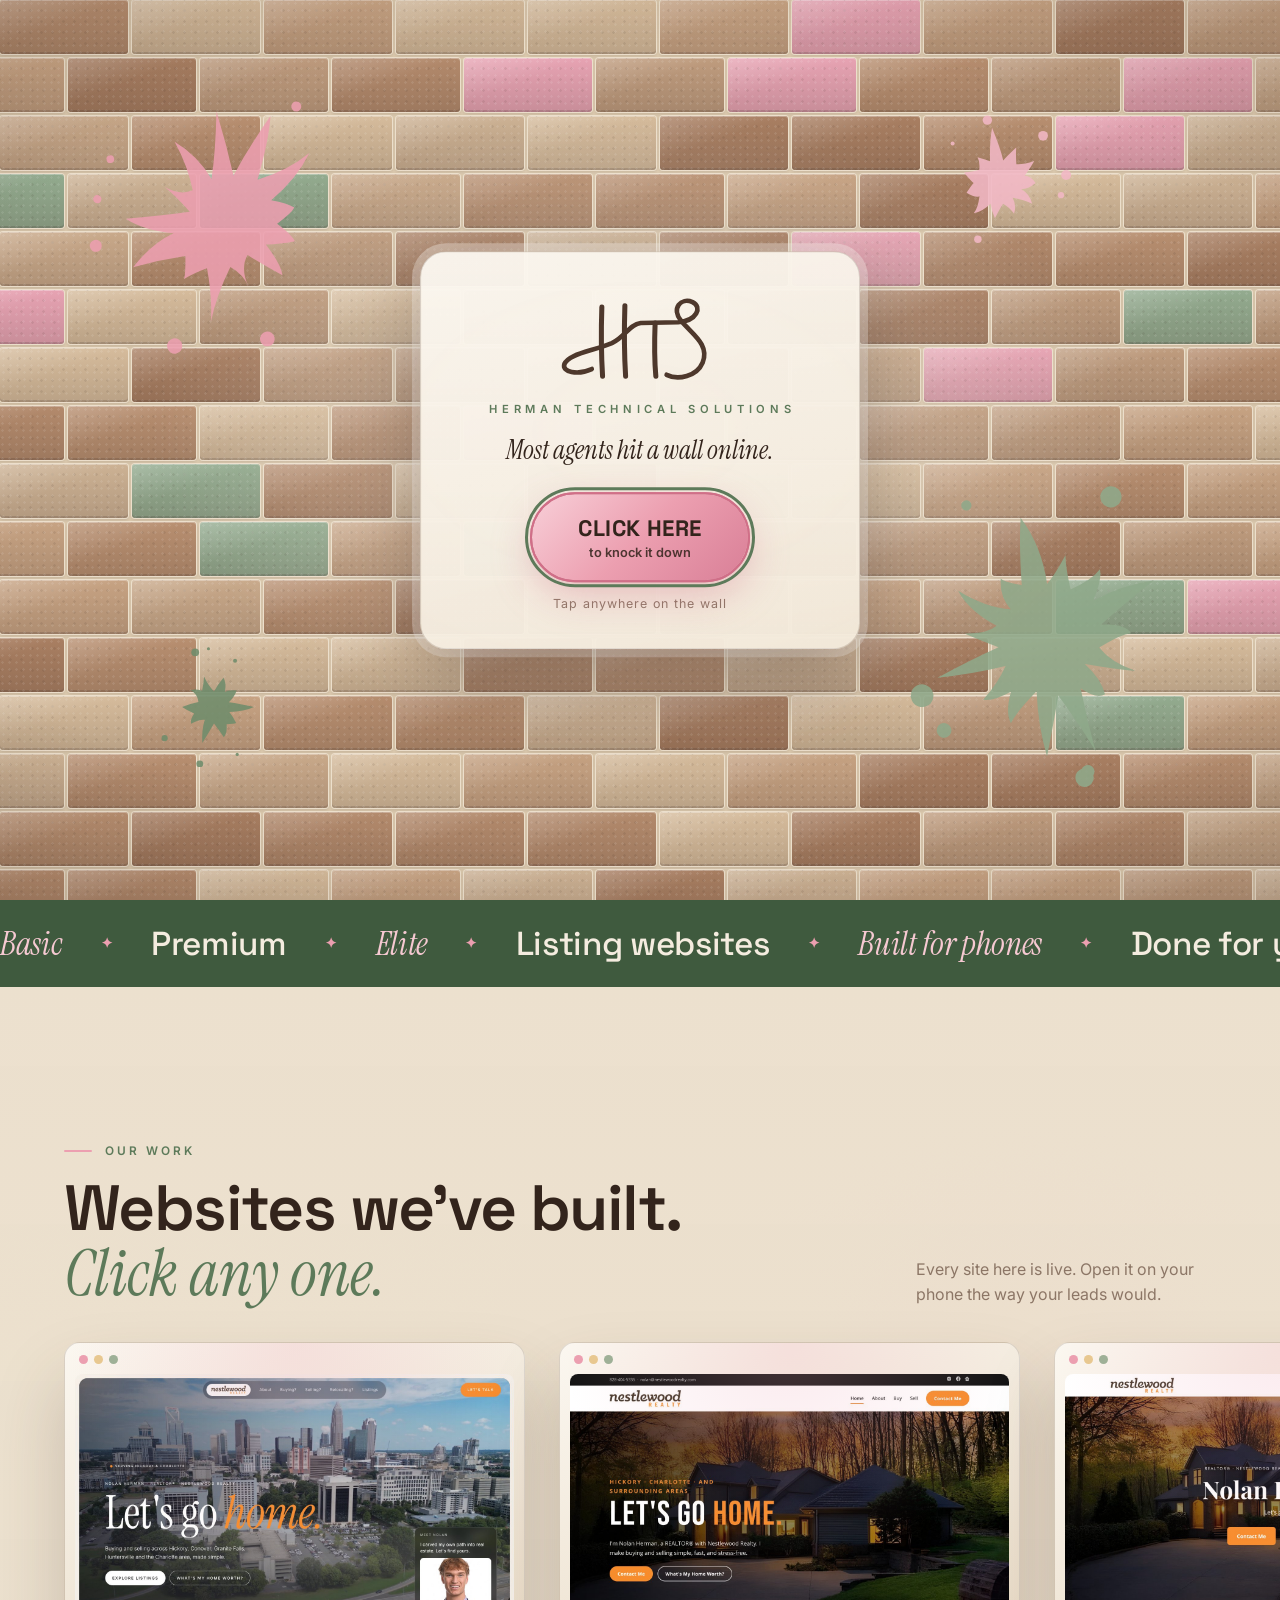
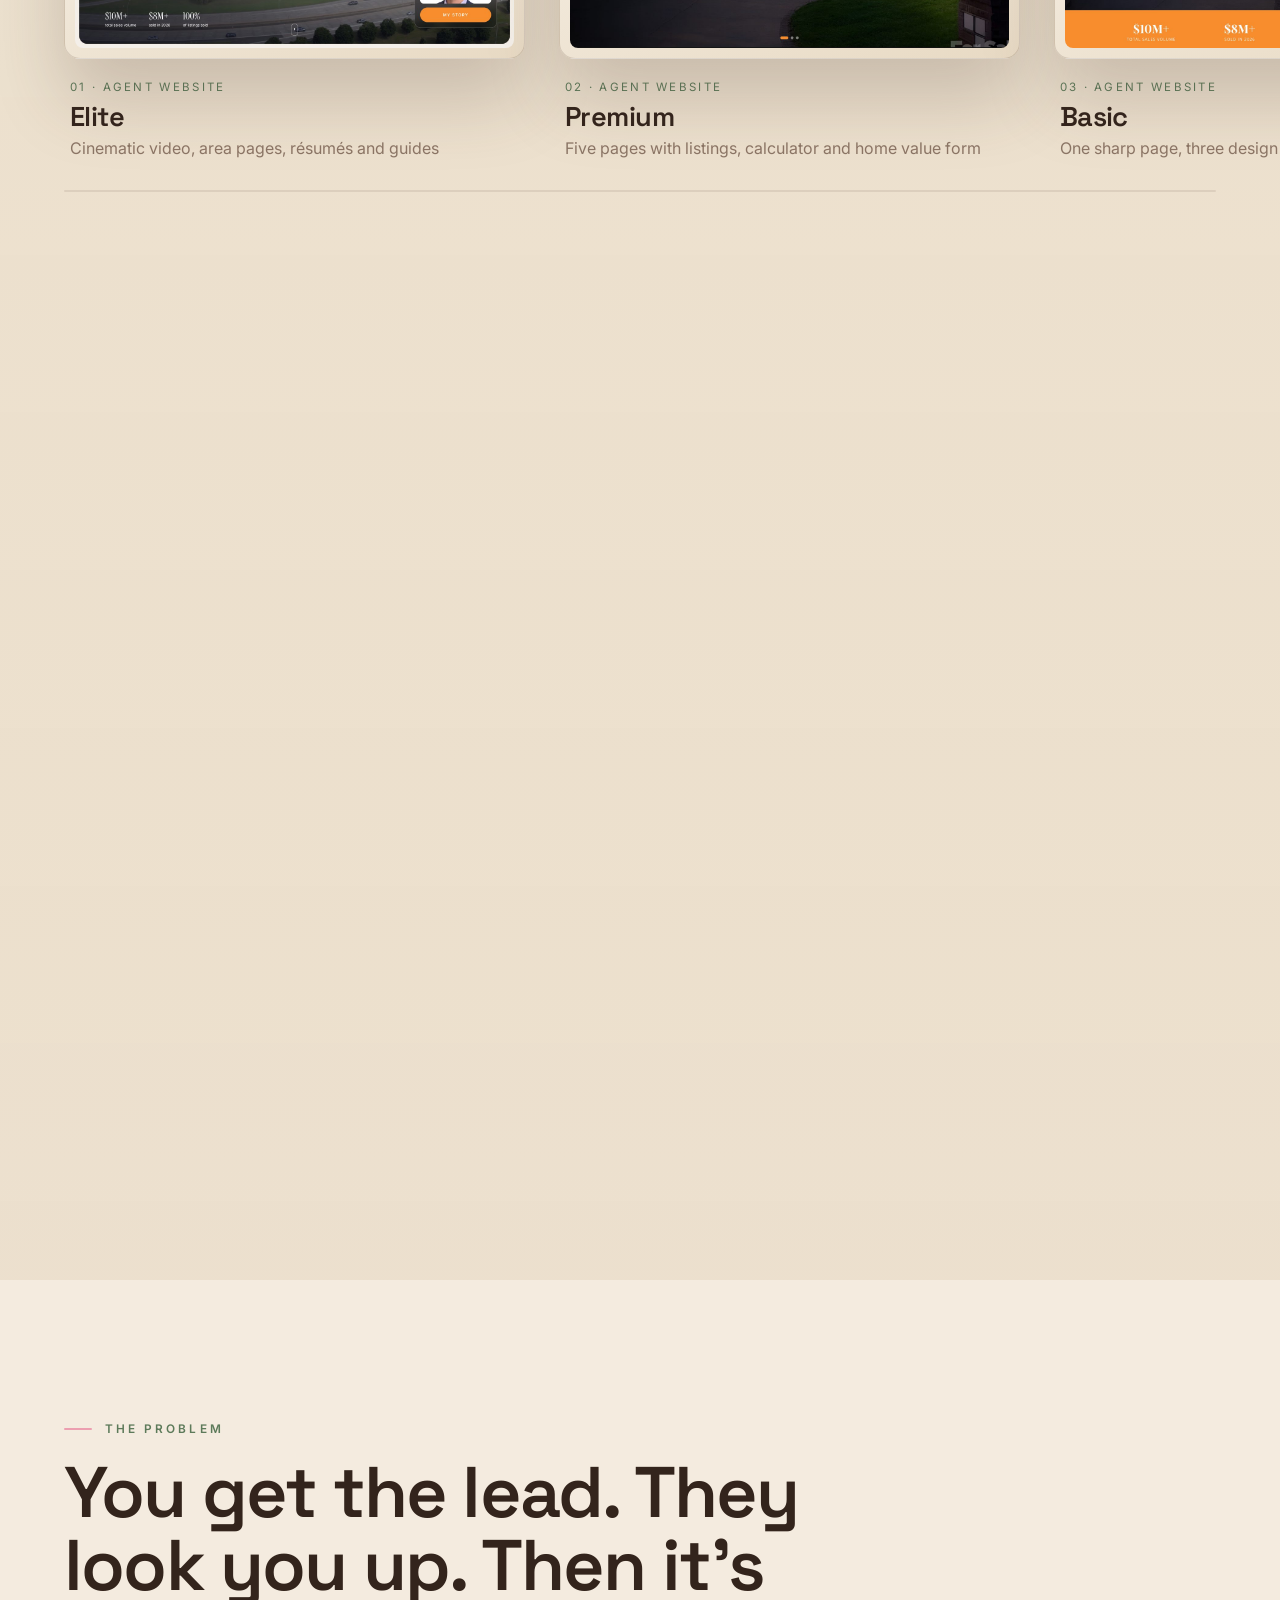
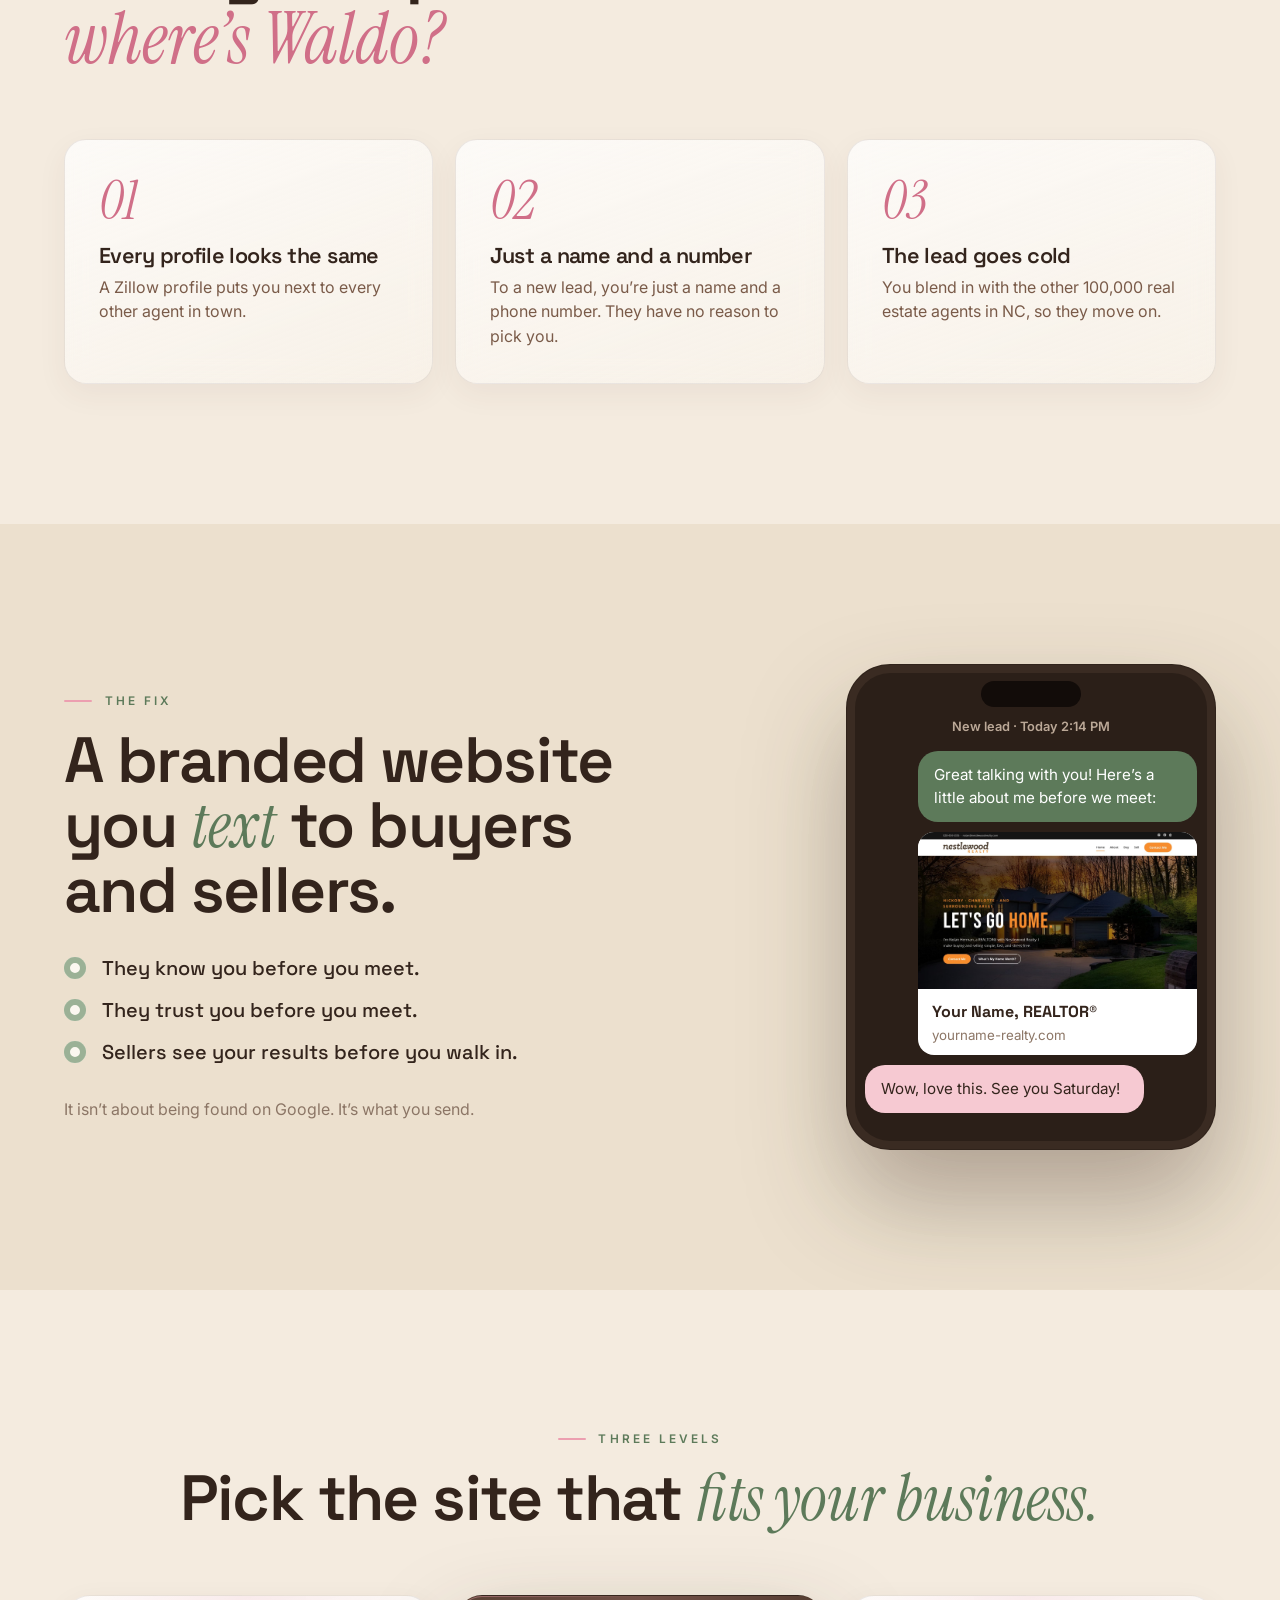
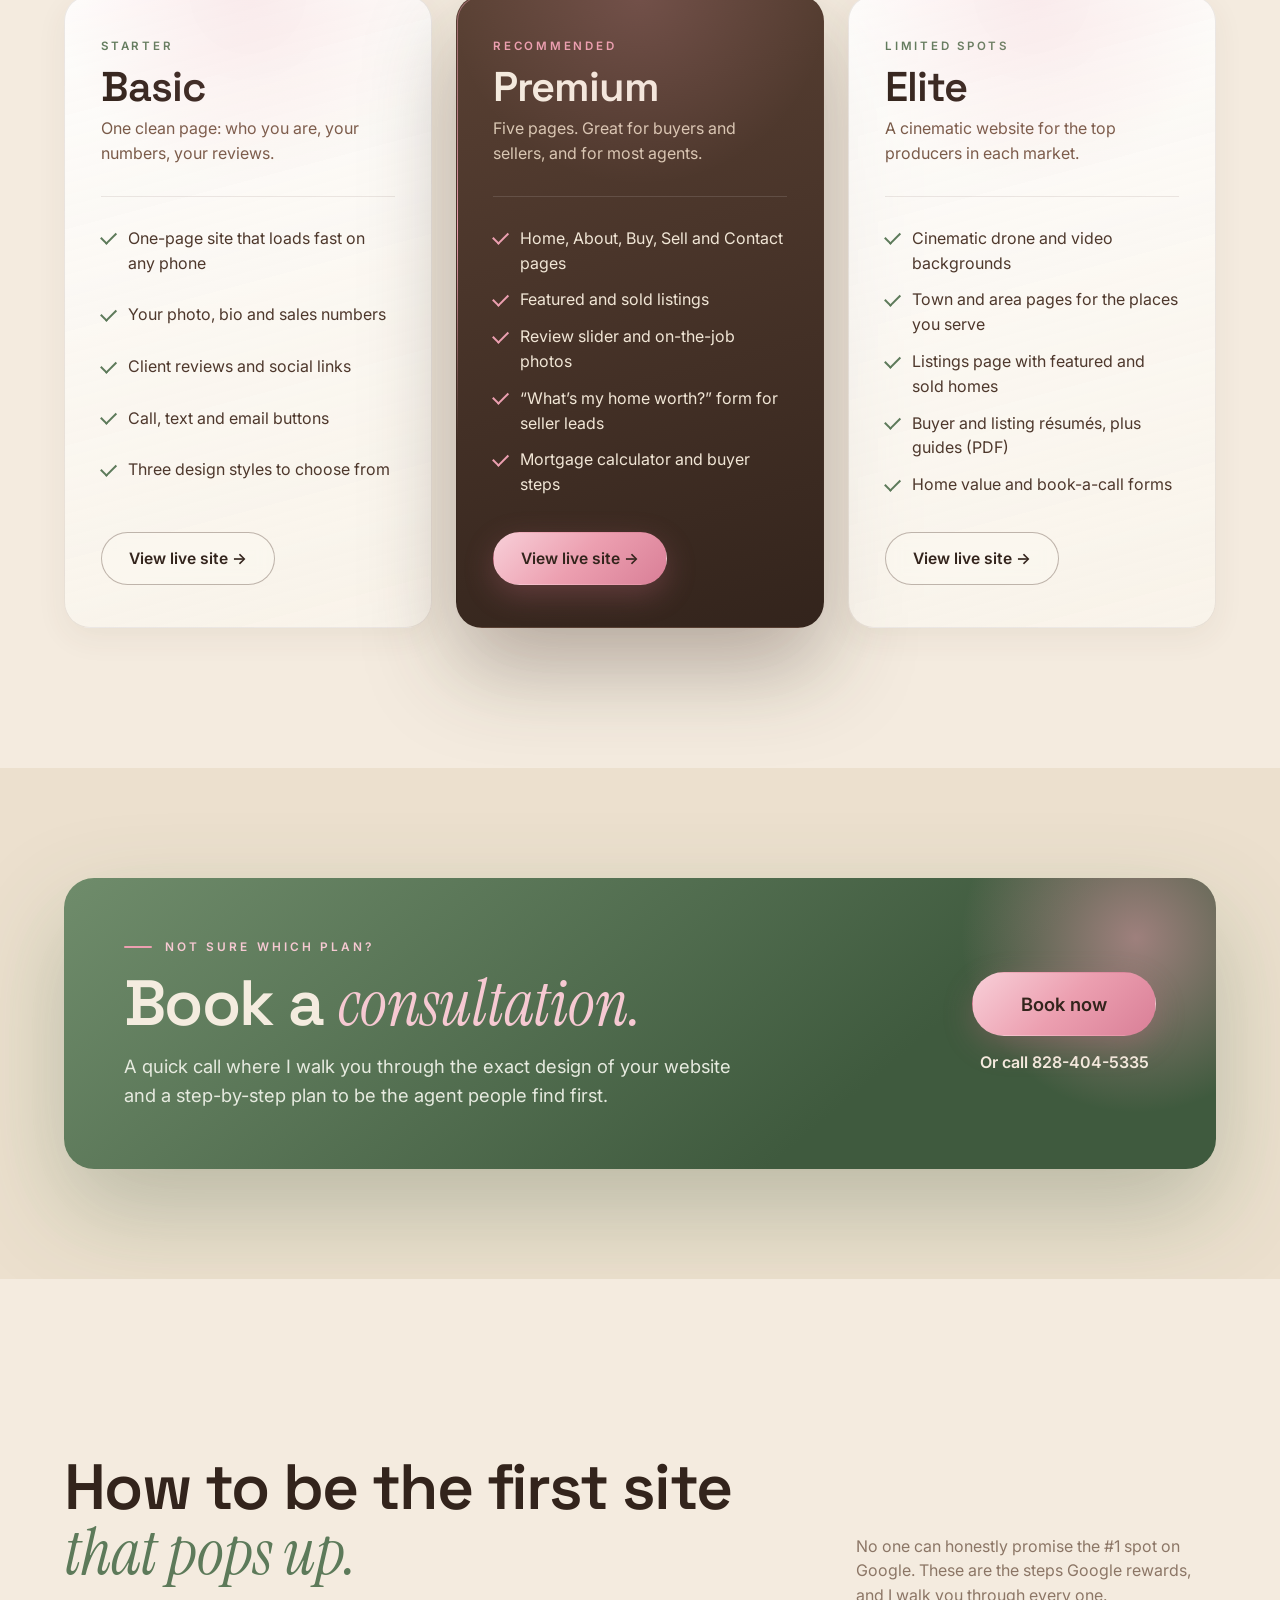
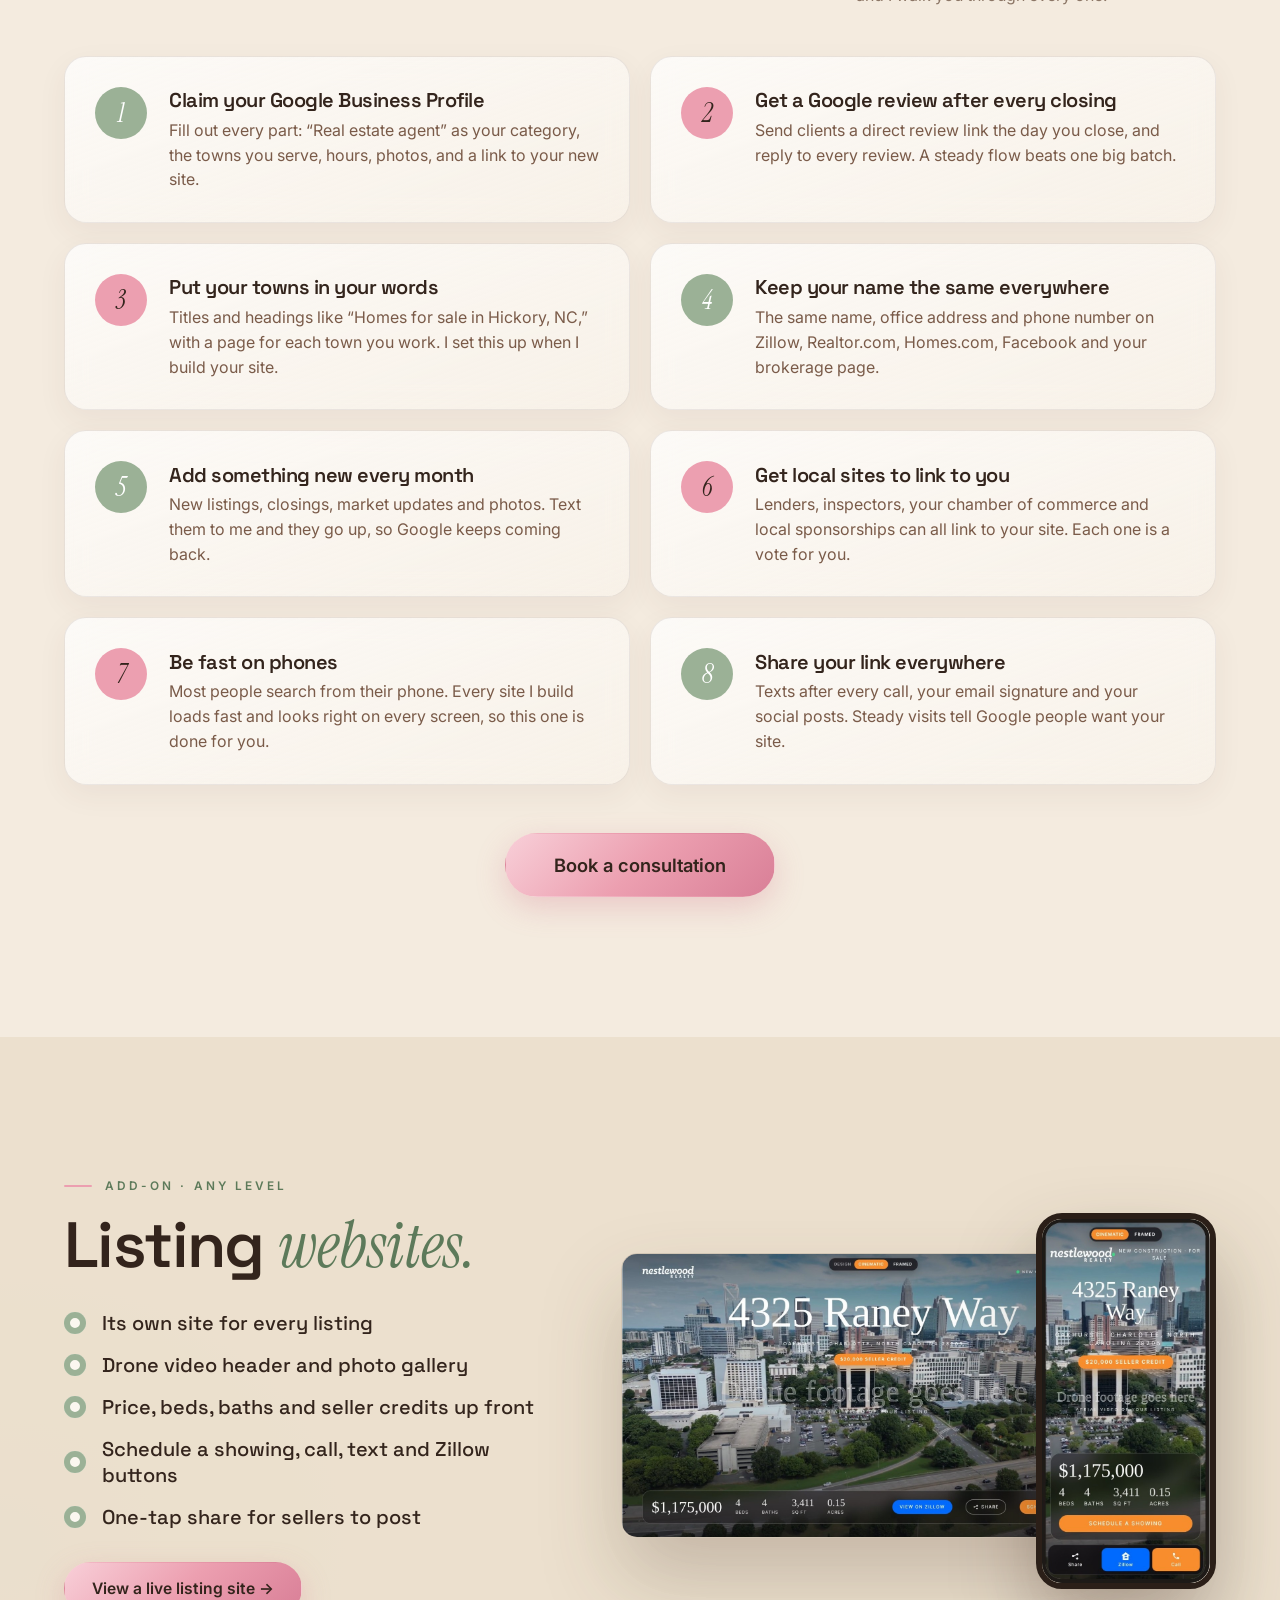
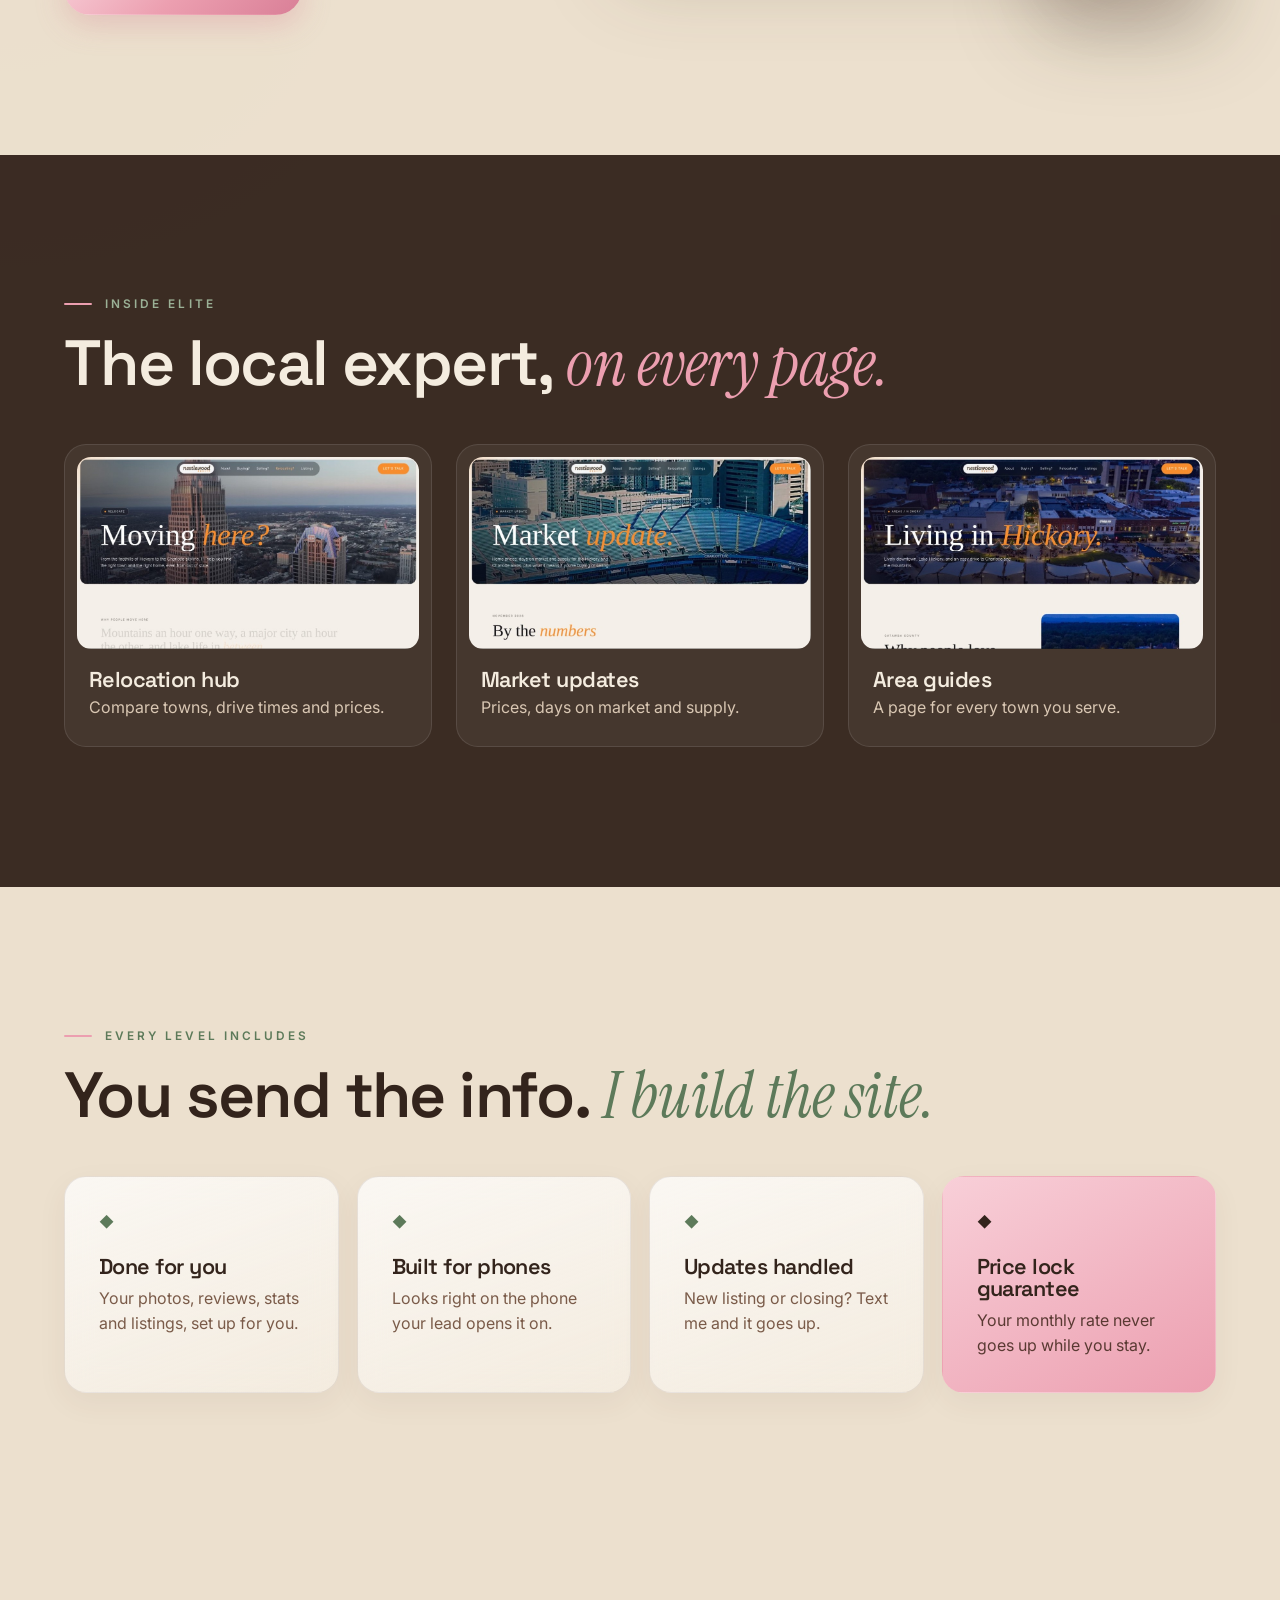
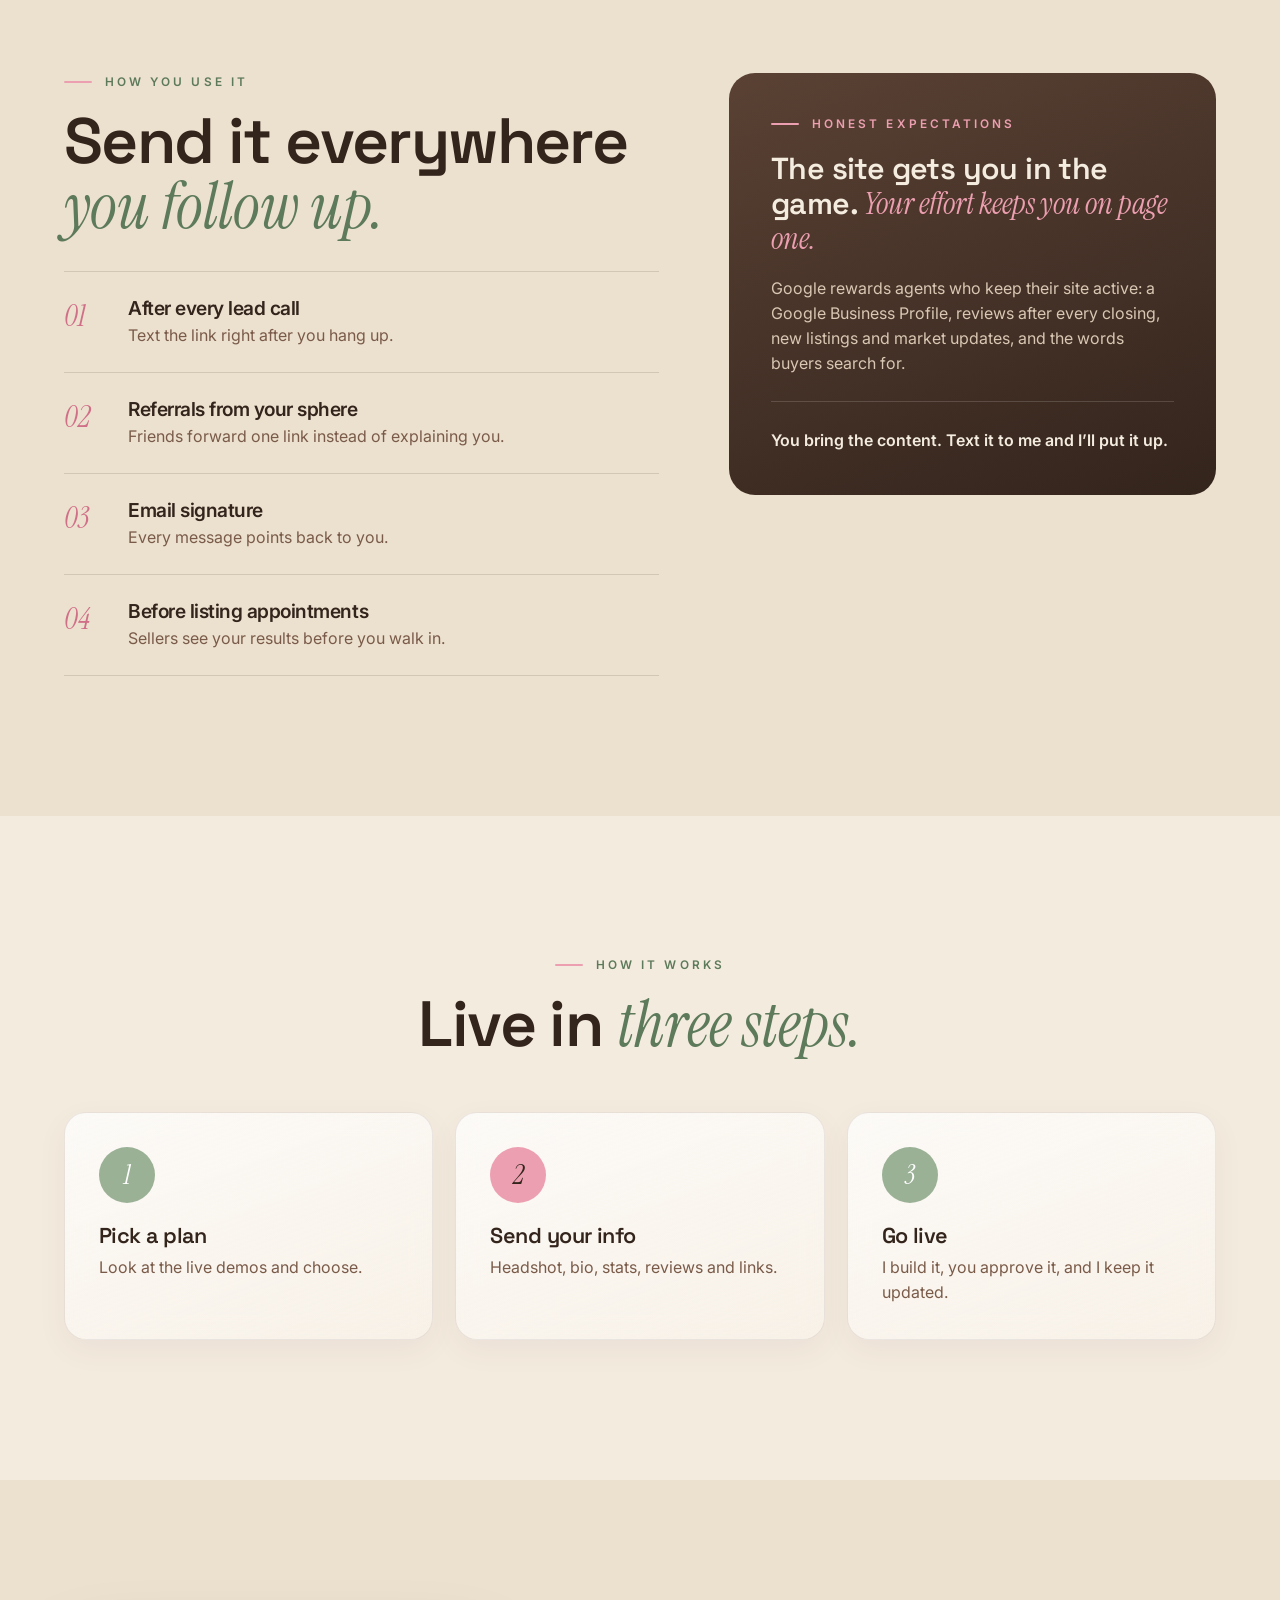
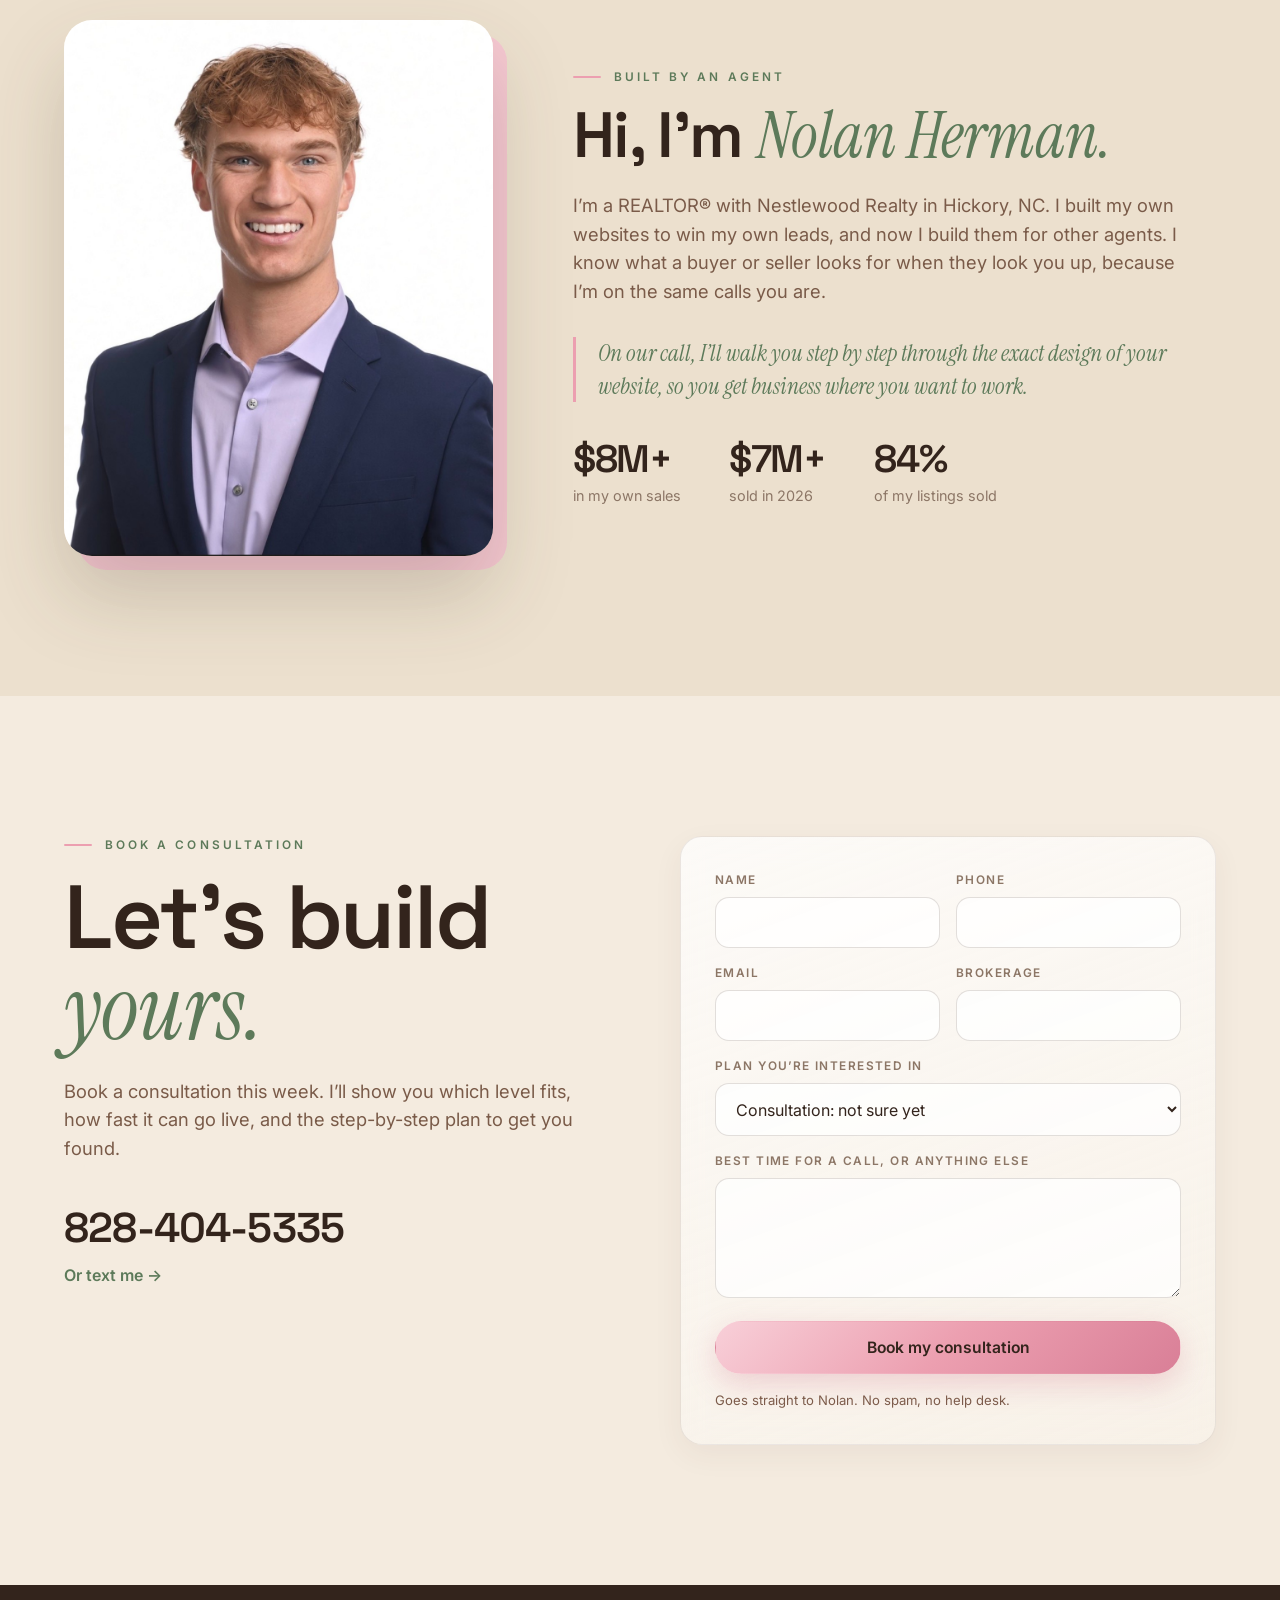
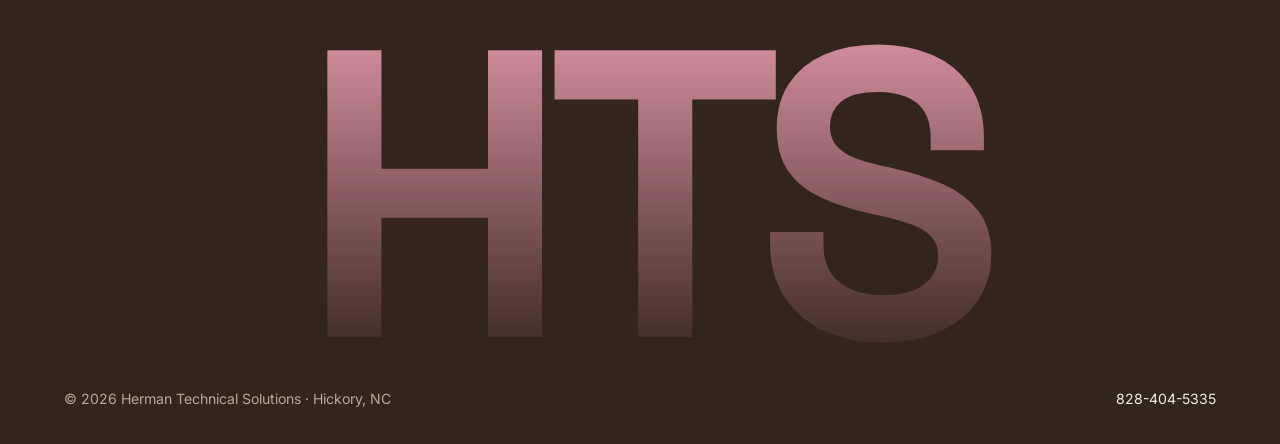
==== index.html @ 21829143 "Sand, mocha, green and pink redesign; brick wall intro; consultation and Google guide Co-Authored-By" ====
<!DOCTYPE html>
<html lang="en">
<head>
<meta charset="utf-8">
<meta name="viewport" content="width=device-width, initial-scale=1">
<title>Herman Technical Solutions | Websites for Real Estate Agents</title>
<meta name="description" content="Websites that win the lead before the first call. Built by an agent, for agents. Basic, Premium and Elite plans, plus listing websites.">
<meta name="theme-color" content="#f4ecdf">
<meta property="og:title" content="Herman Technical Solutions | Websites for Real Estate Agents">
<meta property="og:description" content="Websites that win the lead before the first call. Built by an agent, for agents.">
<meta property="og:image" content="https://nolanherman07-commits.github.io/HTS/images/elite.jpg">
<meta property="og:type" content="website">
<link rel="icon" href="images/hts-icon.svg" type="image/svg+xml">
<link rel="apple-touch-icon" href="images/HTS-icon.png">
<link rel="preconnect" href="https://fonts.googleapis.com">
<link rel="preconnect" href="https://fonts.gstatic.com" crossorigin>
<link href="https://fonts.googleapis.com/css2?family=Space+Grotesk:wght@400;500;600;700&family=Inter:wght@400;500;600;700&family=Instrument+Serif:ital@0;1&display=swap" rel="stylesheet">
<link rel="stylesheet" href="css/site.css">
<script>document.documentElement.classList.add("js")</script>
</head>
<body>

<!-- Opening: a brick wall the visitor knocks down -->
<div id="intro" role="dialog" aria-label="Welcome">
  <div class="wall" id="wall" aria-hidden="true"></div>
  <div aria-hidden="true">
    <div class="splash s1"><svg viewBox="-20 -20 240 240" fill="#ec9fb0" opacity=".88"><path d="M155.6 100.0 Q152.8 103.9 139.5 109.7 Q149.0 120.2 150.5 126.5 Q136.5 126.3 127.2 124.1 Q135.7 141.6 135.1 150.9 Q123.2 141.1 111.1 129.3 Q103.2 138.5 106.5 153.9 Q104.7 143.8 95.7 135.8 Q79.6 156.3 71.3 175.7 Q76.7 156.4 77.2 133.0 Q65.9 134.6 57.5 137.6 Q60.0 132.1 62.3 119.8 Q41.2 118.5 19.6 119.8 Q38.1 104.3 56.9 100.0 Q33.9 92.8 21.9 80.7 Q53.3 84.4 73.1 85.9 Q64.1 70.2 57.6 62.4 Q68.3 71.8 79.0 69.6 Q79.2 49.6 72.9 28.6 Q88.6 43.0 95.6 63.8 Q103.3 43.3 110.7 11.9 Q113.0 37.8 113.4 64.7 Q130.0 45.1 152.2 24.4 Q147.3 42.3 131.5 72.1 Q157.4 69.8 176.5 59.8 Q162.3 78.0 138.8 90.4 Q150.9 95.4 155.6 100.0 Z"/><circle cx="2.9" cy="60.6" r="3.3"/><circle cx="174.0" cy="21.2" r="4.0"/><circle cx="-6.1" cy="96.9" r="4.8"/><circle cx="39.0" cy="188.4" r="6.1"/><circle cx="19.7" cy="31.5" r="3.1"/><circle cx="112.7" cy="198.3" r="5.9"/></svg></div>
    <div class="splash s2"><svg viewBox="-20 -20 240 240" fill="#8fa98a" opacity=".88"><path d="M165.5 100.0 Q152.9 103.2 130.1 106.4 Q144.2 112.6 150.3 122.4 Q146.0 127.8 132.6 123.7 Q144.0 143.9 156.3 162.5 Q142.8 150.6 119.2 133.3 Q121.9 151.7 124.9 176.7 Q112.2 158.4 103.7 135.3 Q94.6 153.7 93.4 162.3 Q87.3 156.7 86.6 141.2 Q75.9 152.3 69.7 152.4 Q76.0 138.8 77.4 125.1 Q56.0 138.3 34.2 147.8 Q52.4 128.6 68.5 114.0 Q52.1 113.2 42.7 112.2 Q57.9 107.6 62.6 100.0 Q40.8 96.3 29.1 84.9 Q51.5 90.3 68.4 85.9 Q58.0 79.6 55.0 67.3 Q57.5 69.1 70.6 67.3 Q60.1 41.5 55.1 22.2 Q75.7 36.8 87.3 60.9 Q90.6 53.4 93.4 37.5 Q95.8 45.1 104.3 59.5 Q116.5 48.7 119.6 39.6 Q123.3 45.3 121.9 62.1 Q138.4 44.8 158.3 35.3 Q147.4 50.9 132.4 76.5 Q148.8 70.4 154.4 75.8 Q148.0 78.3 136.1 92.3 Q147.8 99.9 165.5 100.0 Z"/><circle cx="154.7" cy="182.8" r="6.5"/><circle cx="27.8" cy="163.2" r="8.0"/><circle cx="155.6" cy="178.0" r="4.7"/><circle cx="16.0" cy="25.8" r="3.6"/><circle cx="50.1" cy="181.7" r="5.2"/><circle cx="111.2" cy="-11.5" r="7.5"/></svg></div>
    <div class="splash s3"><svg viewBox="-20 -20 240 240" fill="#f2b8c5" opacity=".88"><path d="M156.9 100.0 Q144.6 110.2 133.8 109.9 Q147.2 116.7 151.5 133.1 Q131.5 124.8 120.2 123.4 Q127.0 135.5 122.5 149.3 Q115.2 138.9 104.8 133.3 Q98.4 143.4 91.9 156.2 Q86.6 145.8 84.8 133.3 Q72.4 145.7 58.1 148.4 Q64.8 139.9 67.2 121.1 Q61.1 124.3 46.5 115.7 Q54.2 103.8 57.8 100.0 Q54.3 97.1 42.2 83.0 Q59.4 81.7 66.9 78.7 Q68.1 65.2 64.1 58.6 Q78.1 62.8 84.1 65.2 Q83.1 33.2 87.3 11.6 Q100.5 43.6 105.2 63.8 Q110.7 57.0 126.0 43.0 Q125.0 52.2 126.2 69.8 Q138.0 70.5 154.7 64.8 Q151.6 71.1 139.5 88.4 Q149.6 88.7 156.9 100.0 Z"/><circle cx="79.8" cy="-0.6" r="7.4"/><circle cx="205.8" cy="87.1" r="8.0"/><circle cx="64.6" cy="190.0" r="6.0"/><circle cx="197.6" cy="119.5" r="5.0"/><circle cx="24.2" cy="36.9" r="3.2"/><circle cx="168.9" cy="24.5" r="7.8"/></svg></div>
    <div class="splash s4"><svg viewBox="-20 -20 240 240" fill="#6f8c6b" opacity=".88"><path d="M179.9 100.0 Q160.5 109.4 130.6 109.9 Q138.0 118.7 144.3 132.2 Q139.7 134.3 125.2 134.7 Q127.0 151.8 119.7 160.5 Q109.9 145.8 100.0 133.1 Q89.5 151.6 76.7 171.8 Q75.0 146.3 81.5 125.5 Q71.6 123.9 54.2 133.3 Q51.9 124.6 60.4 112.9 Q45.7 106.8 36.3 100.0 Q52.3 93.1 68.9 89.9 Q67.1 74.3 53.3 66.1 Q63.8 63.2 76.3 67.4 Q79.8 50.5 80.1 38.9 Q88.3 56.8 100.0 68.8 Q107.3 56.0 118.9 41.7 Q125.2 51.1 121.8 70.0 Q128.3 65.2 145.4 67.0 Q140.7 80.1 129.7 90.3 Q151.7 93.1 179.9 100.0 Z"/><circle cx="146.4" cy="194.8" r="3.2"/><circle cx="62.4" cy="-9.3" r="7.8"/><circle cx="88.9" cy="-16.5" r="3.1"/><circle cx="71.6" cy="213.7" r="6.9"/><circle cx="1.3" cy="162.3" r="6.1"/><circle cx="142.1" cy="7.4" r="4.0"/></svg></div>
  </div>
  <div class="plaque" id="plaque">
    <svg class="intro-logo" viewBox="0 0 250 130" fill="none" stroke-linecap="round" stroke-linejoin="round" aria-hidden="true">
      <path class="d1" d="M72 18 C 71 48 71 82 73 114" stroke-width="7"/>
      <path class="d2" d="M104 16 C 103 48 103 82 105 114" stroke-width="7"/>
      <path class="d3" d="M146 40 C 145 66 145 92 147 114" stroke-width="7"/>
      <path class="d4" d="M58 104 C 38 113 16 108 20 97 C 26 83 56 80 86 68 C 104 60 110 42 126 40 L 178 39 C 204 37 212 18 198 11 C 182 4 168 20 182 37 C 198 56 222 70 212 95 C 204 114 178 120 162 112" stroke-width="6.5"/>
    </svg>
    <p class="intro-word">HERMAN TECHNICAL SOLUTIONS</p>
    <p class="intro-line1">Most agents hit a wall online.</p>
    <button class="knock" id="knock" type="button">
      <span class="ring"></span><span class="ring r2"></span>
      <span class="knock-label">Click here</span>
      <small>to knock it down</small>
    </button>
    <p class="tap-hint">Tap anywhere on the wall</p>
  </div>
</div>

<canvas id="bg" aria-hidden="true"></canvas>
<div class="grain" aria-hidden="true"></div>
<div id="cursor" aria-hidden="true"></div>

<header id="top">
  <div class="wrap nav">
    <a class="brand" href="#" aria-label="Herman Technical Solutions home">
      <svg viewBox="0 0 250 130" fill="none" stroke="#4e382c" stroke-linecap="round" stroke-linejoin="round" aria-hidden="true"><path d="M72 18 C 71 48 71 82 73 114" stroke-width="9"/><path d="M104 16 C 103 48 103 82 105 114" stroke-width="9"/><path d="M146 40 C 145 66 145 92 147 114" stroke-width="9"/><path d="M58 104 C 38 113 16 108 20 97 C 26 83 56 80 86 68 C 104 60 110 42 126 40 L 178 39 C 204 37 212 18 198 11 C 182 4 168 20 182 37 C 198 56 222 70 212 95 C 204 114 178 120 162 112" stroke-width="8.5"/></svg>
      <span><b>Herman Technical</b><small>SOLUTIONS</small></span>
    </a>
    <nav>
      <a href="#work">Work</a>
      <a href="#plans">Plans</a>
      <a href="#guide">Get found</a>
      <a href="#about">About</a>
      <a class="btn gold" href="#contact">Book now</a>
    </nav>
  </div>
</header>

<main>

<section class="hero">
  <div class="wrap hero-inner">
    <p class="eyebrow hero-in" style="--d:0">Real estate web design · Hickory, NC</p>
    <h1 data-split>Websites that win the lead <em>before the first call.</em></h1>
    <p class="sub hero-in" style="--d:6">Built by an agent, for agents. You send the info. I build the site and keep it updated.</p>
    <div class="ctas hero-in" style="--d:7">
      <a class="btn gold" href="#work">See the websites</a>
      <a class="btn ghost" href="#consult">Book a consultation</a>
    </div>
  </div>
  <div class="giant" aria-hidden="true"><span>HERMAN</span></div>
  <a class="scroll-cue" href="#work" aria-label="Scroll down"><i></i></a>
</section>

<div class="marquee" aria-hidden="true">
  <div class="mq">
    <span>Basic</span><b>✦</b><span>Premium</span><b>✦</b><span>Elite</span><b>✦</b><span>Listing websites</span><b>✦</b><span>Built for phones</span><b>✦</b><span>Done for you</span><b>✦</b>
    <span>Basic</span><b>✦</b><span>Premium</span><b>✦</b><span>Elite</span><b>✦</b><span>Listing websites</span><b>✦</b><span>Built for phones</span><b>✦</b><span>Done for you</span><b>✦</b>
  </div>
</div>

<!-- Our work: pinned sideways scroll -->
<section class="work" id="work">
  <div class="work-pin">
    <div class="wrap work-head">
      <div>
        <p class="eyebrow">Our work</p>
        <h2 class="reveal">Websites we’ve built.<br><em>Click any one.</em></h2>
      </div>
      <p class="muted reveal">Every site here is live. Open it on your phone the way your leads would.</p>
    </div>
    <div class="track" id="track">
      <a class="shot tilt" href="https://hermanhomesholdings.com/" target="_blank" rel="noopener">
        <div class="frame"><div class="dots"><i></i><i></i><i></i></div><img src="images/elite.jpg" alt="Elite agent website with a mountain video cover"></div>
        <div class="cap"><small>01 · Agent website</small><b>Elite</b><span>Cinematic video, area pages, résumés and guides</span></div>
      </a>
      <a class="shot tilt" href="https://nolanherman07-commits.github.io/premium-website/" target="_blank" rel="noopener">
        <div class="frame"><div class="dots"><i></i><i></i><i></i></div><img src="images/premium.jpg" alt="Premium five-page agent website"></div>
        <div class="cap"><small>02 · Agent website</small><b>Premium</b><span>Five pages with listings, calculator and home value form</span></div>
      </a>
      <a class="shot tilt" href="https://nolanherman07-commits.github.io/Minimum-website/" target="_blank" rel="noopener">
        <div class="frame"><div class="dots"><i></i><i></i><i></i></div><img src="images/basic.jpg" alt="Basic one-page agent website"></div>
        <div class="cap"><small>03 · Agent website</small><b>Basic</b><span>One sharp page, three design styles</span></div>
      </a>
      <a class="shot tilt" href="https://nolanherman07-commits.github.io/listing-website/" target="_blank" rel="noopener">
        <div class="frame"><div class="dots"><i></i><i></i><i></i></div><img src="images/listing-desktop.jpg" alt="Listing website for 4325 Raney Way"></div>
        <div class="cap"><small>04 · Listing website</small><b>4325 Raney Way</b><span>Its own site for a single listing</span></div>
      </a>
    </div>
    <div class="wrap"><div class="work-bar"><i id="workBar"></i></div></div>
  </div>
</section>

<section class="section problem">
  <div class="wrap">
    <p class="eyebrow reveal">The problem</p>
    <h2 class="big reveal">You get the lead. They look you up. Then it’s <em>where’s Waldo?</em></h2>
    <div class="cards3">
      <div class="glass tilt reveal"><span class="n">01</span><h3>Every profile looks the same</h3><p>A Zillow profile puts you next to every other agent in town.</p></div>
      <div class="glass tilt reveal"><span class="n">02</span><h3>Just a name and a number</h3><p>To a new lead, you’re just a name and a phone number. They have no reason to pick you.</p></div>
      <div class="glass tilt reveal"><span class="n">03</span><h3>The lead goes cold</h3><p>You blend in with the other 100,000 real estate agents in NC, so they move on.</p></div>
    </div>
  </div>
</section>

<section class="section fix">
  <div class="wrap fix-grid">
    <div>
      <p class="eyebrow reveal">The fix</p>
      <h2 class="reveal">A branded website you <em>text</em> to buyers and sellers.</h2>
      <ul class="checks">
        <li class="reveal">They know you before you meet.</li>
        <li class="reveal">They trust you before you meet.</li>
        <li class="reveal">Sellers see your results before you walk in.</li>
      </ul>
      <p class="muted reveal">It isn’t about being found on Google. It’s what you send.</p>
    </div>
    <div class="phone reveal" aria-label="Example text message conversation">
      <div class="notch"></div>
      <p class="t">New lead · Today 2:14 PM</p>
      <div class="bub me">Great talking with you! Here’s a little about me before we meet:</div>
      <div class="linkcard"><img src="images/premium.jpg" alt=""><div><b>Your Name, REALTOR®</b><small>yourname-realty.com</small></div></div>
      <div class="bub them">Wow, love this. See you Saturday!</div>
    </div>
  </div>
</section>

<section class="section plans" id="plans">
  <div class="wrap">
    <div class="center">
      <p class="eyebrow reveal">Three levels</p>
      <h2 class="reveal">Pick the site that <em>fits your business.</em></h2>
    </div>
    <div class="plan-grid">
      <article class="plan tilt reveal">
        <div class="shine"></div>
        <p class="tag">Starter</p>
        <h3>Basic</h3>
        <p class="pages">One clean page: who you are, your numbers, your reviews.</p>
        <ul>
          <li>One-page site that loads fast on any phone</li>
          <li>Your photo, bio and sales numbers</li>
          <li>Client reviews and social links</li>
          <li>Call, text and email buttons</li>
          <li>Three design styles to choose from</li>
        </ul>
        <a class="btn line" href="https://nolanherman07-commits.github.io/Minimum-website/" target="_blank" rel="noopener">View live site →</a>
      </article>
      <article class="plan featured tilt reveal">
        <div class="shine"></div>
        <p class="tag">Recommended</p>
        <h3>Premium</h3>
        <p class="pages">Five pages. Great for buyers and sellers, and for most agents.</p>
        <ul>
          <li>Home, About, Buy, Sell and Contact pages</li>
          <li>Featured and sold listings</li>
          <li>Review slider and on-the-job photos</li>
          <li>“What’s my home worth?” form for seller leads</li>
          <li>Mortgage calculator and buyer steps</li>
        </ul>
        <a class="btn gold" href="https://nolanherman07-commits.github.io/premium-website/" target="_blank" rel="noopener">View live site →</a>
      </article>
      <article class="plan tilt reveal">
        <div class="shine"></div>
        <p class="tag">Limited spots</p>
        <h3>Elite</h3>
        <p class="pages">A cinematic website for the top producers in each market.</p>
        <ul>
          <li>Cinematic drone and video backgrounds</li>
          <li>Town and area pages for the places you serve</li>
          <li>Listings page with featured and sold homes</li>
          <li>Buyer and listing résumés, plus guides (PDF)</li>
          <li>Home value and book-a-call forms</li>
        </ul>
        <a class="btn line" href="https://hermanhomesholdings.com/" target="_blank" rel="noopener">View live site →</a>
      </article>
    </div>
  </div>
</section>

<section class="section consult" id="consult">
  <div class="wrap">
    <div class="consult-card reveal">
      <div>
        <p class="eyebrow">Not sure which plan?</p>
        <h2>Book a <em>consultation.</em></h2>
        <p class="lead">A quick call where I walk you through the exact design of your website and a step-by-step plan to be the agent people find first.</p>
      </div>
      <div class="consult-cta">
        <a class="btn gold big-btn" href="#contact">Book now</a>
        <a class="text-link" href="tel:+18284045335">Or call 828-404-5335</a>
      </div>
    </div>
  </div>
</section>

<section class="section guide" id="guide">
  <div class="wrap">
    <div class="guide-head">
      <div>
        <p class="eyebrow reveal">Step-by-step guidance</p>
        <h2 class="reveal">How to be the first site <em>that pops up.</em></h2>
      </div>
      <p class="muted reveal">No one can honestly promise the #1 spot on Google. These are the steps Google rewards, and I walk you through every one.</p>
    </div>
    <ol class="guide-steps">
      <li class="glass reveal"><span class="num">1</span><div><h3>Claim your Google Business Profile</h3><p>Fill out every part: “Real estate agent” as your category, the towns you serve, hours, photos, and a link to your new site.</p></div></li>
      <li class="glass reveal"><span class="num">2</span><div><h3>Get a Google review after every closing</h3><p>Send clients a direct review link the day you close, and reply to every review. A steady flow beats one big batch.</p></div></li>
      <li class="glass reveal"><span class="num">3</span><div><h3>Put your towns in your words</h3><p>Titles and headings like “Homes for sale in Hickory, NC,” with a page for each town you work. I set this up when I build your site.</p></div></li>
      <li class="glass reveal"><span class="num">4</span><div><h3>Keep your name the same everywhere</h3><p>The same name, office address and phone number on Zillow, Realtor.com, Homes.com, Facebook and your brokerage page.</p></div></li>
      <li class="glass reveal"><span class="num">5</span><div><h3>Add something new every month</h3><p>New listings, closings, market updates and photos. Text them to me and they go up, so Google keeps coming back.</p></div></li>
      <li class="glass reveal"><span class="num">6</span><div><h3>Get local sites to link to you</h3><p>Lenders, inspectors, your chamber of commerce and local sponsorships can all link to your site. Each one is a vote for you.</p></div></li>
      <li class="glass reveal"><span class="num">7</span><div><h3>Be fast on phones</h3><p>Most people search from their phone. Every site I build loads fast and looks right on every screen, so this one is done for you.</p></div></li>
      <li class="glass reveal"><span class="num">8</span><div><h3>Share your link everywhere</h3><p>Texts after every call, your email signature and your social posts. Steady visits tell Google people want your site.</p></div></li>
    </ol>
    <div class="center guide-cta reveal">
      <a class="btn gold big-btn" href="#contact">Book a consultation</a>
    </div>
  </div>
</section>

<section class="section addon">
  <div class="wrap addon-grid">
    <div>
      <p class="eyebrow reveal">Add-on · any level</p>
      <h2 class="reveal">Listing <em>websites.</em></h2>
      <ul class="checks">
        <li class="reveal">Its own site for every listing</li>
        <li class="reveal">Drone video header and photo gallery</li>
        <li class="reveal">Price, beds, baths and seller credits up front</li>
        <li class="reveal">Schedule a showing, call, text and Zillow buttons</li>
        <li class="reveal">One-tap share for sellers to post</li>
      </ul>
      <a class="btn gold reveal" href="https://nolanherman07-commits.github.io/listing-website/" target="_blank" rel="noopener">View a live listing site →</a>
    </div>
    <div class="addon-shots reveal">
      <img class="desk" src="images/listing-desktop.jpg" alt="Listing website for 4325 Raney Way on a computer">
      <img class="ph" src="images/listing-phone.jpg" alt="Listing website for 4325 Raney Way on a phone">
    </div>
  </div>
</section>

<section class="section elite">
  <div class="wrap">
    <p class="eyebrow reveal">Inside Elite</p>
    <h2 class="reveal">The local expert, <em>on every page.</em></h2>
    <div class="egrid">
      <div class="ecard tilt reveal"><img src="images/relocation.jpg" alt="Relocation page"><h3>Relocation hub</h3><p>Compare towns, drive times and prices.</p></div>
      <div class="ecard tilt reveal"><img src="images/market.jpg" alt="Market update page"><h3>Market updates</h3><p>Prices, days on market and supply.</p></div>
      <div class="ecard tilt reveal"><img src="images/area.jpg" alt="Living in Hickory area page"><h3>Area guides</h3><p>A page for every town you serve.</p></div>
    </div>
  </div>
</section>

<section class="section includes">
  <div class="wrap">
    <p class="eyebrow reveal">Every level includes</p>
    <h2 class="reveal">You send the info. <em>I build the site.</em></h2>
    <div class="inc">
      <div class="glass reveal"><span class="ico">◆</span><h3>Done for you</h3><p>Your photos, reviews, stats and listings, set up for you.</p></div>
      <div class="glass reveal"><span class="ico">◆</span><h3>Built for phones</h3><p>Looks right on the phone your lead opens it on.</p></div>
      <div class="glass reveal"><span class="ico">◆</span><h3>Updates handled</h3><p>New listing or closing? Text me and it goes up.</p></div>
      <div class="glass gold-card reveal"><span class="ico">◆</span><h3>Price lock guarantee</h3><p>Your monthly rate never goes up while you stay.</p></div>
    </div>
  </div>
</section>

<section class="section usage">
  <div class="wrap steps-grid">
    <div>
      <p class="eyebrow reveal">How you use it</p>
      <h2 class="reveal">Send it everywhere <em>you follow up.</em></h2>
      <ol class="steps">
        <li class="reveal"><span class="n">01</span><div><h3>After every lead call</h3><p>Text the link right after you hang up.</p></div></li>
        <li class="reveal"><span class="n">02</span><div><h3>Referrals from your sphere</h3><p>Friends forward one link instead of explaining you.</p></div></li>
        <li class="reveal"><span class="n">03</span><div><h3>Email signature</h3><p>Every message points back to you.</p></div></li>
        <li class="reveal"><span class="n">04</span><div><h3>Before listing appointments</h3><p>Sellers see your results before you walk in.</p></div></li>
      </ol>
    </div>
    <aside class="truth reveal">
      <p class="eyebrow">Honest expectations</p>
      <p class="bl">The site gets you in the game. <em>Your effort keeps you on page one.</em></p>
      <p>Google rewards agents who keep their site active: a Google Business Profile, reviews after every closing, new listings and market updates, and the words buyers search for.</p>
      <hr>
      <p class="last">You bring the content. Text it to me and I’ll put it up.</p>
    </aside>
  </div>
</section>

<section class="section how" id="how">
  <div class="wrap">
    <div class="center">
      <p class="eyebrow reveal">How it works</p>
      <h2 class="reveal">Live in <em>three steps.</em></h2>
    </div>
    <div class="how3">
      <div class="glass reveal"><span class="num">1</span><h3>Pick a plan</h3><p>Look at the live demos and choose.</p></div>
      <div class="glass reveal"><span class="num">2</span><h3>Send your info</h3><p>Headshot, bio, stats, reviews and links.</p></div>
      <div class="glass reveal"><span class="num">3</span><h3>Go live</h3><p>I build it, you approve it, and I keep it updated.</p></div>
    </div>
  </div>
</section>

<section class="section about" id="about">
  <div class="wrap about-grid">
    <div class="portrait reveal"><img src="images/nolan.jpg" alt="Nolan Herman"></div>
    <div>
      <p class="eyebrow reveal">Built by an agent</p>
      <h2 class="reveal">Hi, I’m <em>Nolan Herman.</em></h2>
      <p class="lead reveal">I’m a REALTOR® with Nestlewood Realty in Hickory, NC. I built my own websites to win my own leads, and now I build them for other agents. I know what a buyer or seller looks for when they look you up, because I’m on the same calls you are.</p>
      <blockquote class="reveal">On our call, I’ll walk you step by step through the exact design of your website, so you get business where you want to work.</blockquote>
      <div class="stats reveal">
        <div><b data-count="10" data-pre="$" data-suf="M+">$10M+</b><span>in my own sales</span></div>
        <div><b data-count="8" data-pre="$" data-suf="M+">$8M+</b><span>sold in 2026</span></div>
        <div><b data-count="100" data-suf="%">100%</b><span>of my listings sold</span></div>
      </div>
    </div>
  </div>
</section>

<section class="section contact" id="contact">
  <div class="wrap contact-grid">
    <div>
      <p class="eyebrow reveal">Book a consultation</p>
      <h2 class="huge reveal">Let’s build <em>yours.</em></h2>
      <p class="lead reveal">Book a consultation this week. I’ll show you which level fits, how fast it can go live, and the step-by-step plan to get you found.</p>
      <div class="direct reveal">
        <a class="phone-big" href="tel:+18284045335">828-404-5335</a>
        <a class="text-link" href="sms:+18284045335">Or text me →</a>
      </div>
    </div>
    <form id="leadForm" class="glass reveal" novalidate>
      <div class="row">
        <label>Name<input name="name" required autocomplete="name"></label>
        <label>Phone<input name="phone" type="tel" required autocomplete="tel"></label>
      </div>
      <div class="row">
        <label>Email<input name="email" type="email" autocomplete="email"></label>
        <label>Brokerage<input name="brokerage"></label>
      </div>
      <label>Plan you’re interested in
        <select name="plan">
          <option>Consultation: not sure yet</option><option>Basic</option><option>Premium</option><option>Elite</option><option>Listing website add-on</option>
        </select>
      </label>
      <label>Best time for a call, or anything else<textarea name="message"></textarea></label>
      <input type="text" name="_honey" class="hp" tabindex="-1" autocomplete="off" aria-hidden="true">
      <button class="btn gold" type="submit">Book my consultation</button>
      <p class="fine" id="formNote">Goes straight to Nolan. No spam, no help desk.</p>
    </form>
  </div>
</section>

</main>

<footer>
  <div class="foot-giant" aria-hidden="true">HTS</div>
  <div class="wrap f">
    <span>© <span id="yr"></span> Herman Technical Solutions · Hickory, NC</span>
    <span><a href="tel:+18284045335">828-404-5335</a></span>
  </div>
</footer>

<script src="js/site.js"></script>
</body>
</html>
---- css/site.css ----
:root{
  --sand:#f4ecdf; --sand-2:#ebdfcc; --sand-3:#dfcfb6; --paper:#fbf7f0;
  --mocha:#4e382c; --mocha-2:#7a5b49; --mocha-deep:#33241c; --muted:#8c7666;
  --sage:#9bb196; --green:#5d7a5a; --green-deep:#3f5a3e;
  --pink:#ec9fb0; --pink-2:#f6c9d2; --pink-deep:#d06f88;
  --line:rgba(78,56,44,.16); --line-2:rgba(78,56,44,.10);
  --head:'Space Grotesk', Arial, sans-serif; --body:'Inter', Arial, sans-serif; --serif:'Instrument Serif', Georgia, serif;
  --ease:cubic-bezier(.2,.8,.2,1);
}
*{box-sizing:border-box;margin:0;padding:0}
html{scroll-behavior:smooth;background:var(--sand)}
body{font-family:var(--body);color:var(--mocha);background:radial-gradient(900px 600px at 80% 10%, rgba(236,159,176,.20) 0%, transparent 60%),radial-gradient(900px 700px at 0% 60%, rgba(155,177,150,.22) 0%, transparent 60%),var(--sand);line-height:1.55;-webkit-font-smoothing:antialiased;overflow-x:hidden}
img{max-width:100%;display:block}
a{color:inherit}
h1,h2,h3{font-family:var(--head);font-weight:600;line-height:1.02;letter-spacing:-.025em;color:var(--mocha-deep)}
h2 em,h1 em,.bl em{font-family:var(--serif);font-style:italic;font-weight:400;letter-spacing:0;color:var(--green)}
.wrap{width:min(1240px,90vw);margin:0 auto}
.center{text-align:center}
.center .eyebrow{justify-content:center}
.eyebrow{display:flex;align-items:center;gap:.8rem;font-size:.74rem;font-weight:600;letter-spacing:.26em;text-transform:uppercase;color:var(--green)}
.eyebrow::before{content:"";width:28px;height:2px;border-radius:2px;background:var(--pink)}
.muted{color:var(--muted)}
.lead{font-size:1.15rem;color:var(--mocha-2);max-width:620px}
main{position:relative;z-index:2}
section{position:relative}
.section{padding:140px 0}
.section h2{font-size:clamp(2.3rem,5vw,4.2rem);margin:1.1rem 0 1.4rem}

/* buttons: pink is the splash */
.btn{position:relative;display:inline-flex;align-items:center;justify-content:center;gap:.5rem;padding:1rem 1.7rem;border-radius:999px;font:600 .98rem var(--body);text-decoration:none;border:1px solid transparent;cursor:pointer;overflow:hidden;transition:transform .35s var(--ease),color .3s,border-color .3s,background .3s,box-shadow .35s}
.btn:hover{transform:translateY(-3px)}
.btn.gold{background:linear-gradient(135deg,#f8cfd8 0%,#ec9fb0 50%,#d97f97 100%);color:var(--mocha-deep);box-shadow:0 10px 30px rgba(208,111,136,.28)}
.btn.gold::after{content:"";position:absolute;inset:0;background:linear-gradient(110deg,transparent 30%,rgba(255,255,255,.6) 50%,transparent 70%);transform:translateX(-120%);transition:transform .8s var(--ease)}
.btn.gold:hover::after{transform:translateX(120%)}
.btn.gold:hover{box-shadow:0 16px 40px rgba(208,111,136,.4)}
.btn.ghost,.btn.line{border-color:rgba(78,56,44,.35);color:var(--mocha-deep);background:rgba(251,247,240,.55);backdrop-filter:blur(8px)}
.btn.ghost:hover,.btn.line:hover{border-color:var(--green);color:var(--green);background:rgba(251,247,240,.9)}

/* background layers */
#bg{position:fixed;inset:0;width:100vw;height:100vh;z-index:0;opacity:0;transition:opacity 1.4s ease .2s}
.opened #bg{opacity:1}
.no-webgl #bg{display:none}
.grain{position:fixed;inset:-50%;z-index:1;pointer-events:none;opacity:.06;background-image:url("data:image/svg+xml,%3Csvg xmlns='http://www.w3.org/2000/svg' width='160' height='160'%3E%3Cfilter id='n'%3E%3CfeTurbulence type='fractalNoise' baseFrequency='.9' numOctaves='2'/%3E%3C/filter%3E%3Crect width='100%25' height='100%25' filter='url(%23n)'/%3E%3C/svg%3E");animation:grain 1.2s steps(4) infinite}
@keyframes grain{0%{transform:translate(0,0)}25%{transform:translate(-3%,2%)}50%{transform:translate(2%,-3%)}75%{transform:translate(-2%,-2%)}}

/* cursor */
#cursor{position:fixed;left:0;top:0;width:34px;height:34px;margin:-17px 0 0 -17px;border:1.5px solid var(--pink-deep);border-radius:50%;z-index:200;pointer-events:none;opacity:0;transition:width .3s var(--ease),height .3s var(--ease),margin .3s var(--ease),background .3s,opacity .3s}
#cursor.on{opacity:1}
#cursor.big{width:70px;height:70px;margin:-35px 0 0 -35px;background:rgba(236,159,176,.18)}
@media (hover:none){#cursor{display:none}}

/* ================= INTRO: BRICK WALL ================= */
#intro{position:fixed;inset:0;z-index:300;display:none;overflow:hidden;cursor:pointer;background:#d9c7ac}
.js.intro-run #intro{display:block}
.js.intro-run body{overflow:hidden}
.opened #intro{background:transparent;pointer-events:none}
.js.intro-done #intro{display:none}
.wall{position:absolute;inset:0}
.brick{position:absolute;border-radius:3px;will-change:transform;
  background:linear-gradient(160deg,rgba(255,255,255,.22),rgba(255,255,255,0) 45%),linear-gradient(180deg,var(--bc,#c9a98a),color-mix(in srgb,var(--bc,#c9a98a) 82%,#3b2a21));
  box-shadow:inset 0 1px 0 rgba(255,255,255,.3),inset 0 -2px 0 rgba(59,42,33,.18),0 0 0 1px rgba(239,227,208,.9),0 2px 3px rgba(59,42,33,.12)}
.brick::after{content:"";position:absolute;inset:0;border-radius:inherit;opacity:.5;background-image:radial-gradient(rgba(255,255,255,.18) 1px,transparent 1.5px),radial-gradient(rgba(59,42,33,.18) 1px,transparent 1.5px);background-size:7px 7px,11px 11px;background-position:0 0,3px 5px}
.wall::after{content:"";position:absolute;inset:0;pointer-events:none;background:radial-gradient(55% 50% at 50% 48%,rgba(251,247,240,.35),transparent 70%),radial-gradient(120% 90% at 50% 50%,transparent 50%,rgba(59,42,33,.35))}
.opened .wall::after{opacity:0;transition:opacity .4s}
.splash{position:absolute;pointer-events:none;z-index:1;transition:opacity .35s ease,transform .6s var(--ease)}
.splash.s1{left:6%;top:8%;width:min(300px,42vw);transform:rotate(-12deg)}
.splash.s2{right:5%;bottom:9%;width:min(340px,46vw);transform:rotate(18deg)}
.splash.s3{right:16%;top:12%;width:min(150px,22vw)}
.splash.s4{left:12%;bottom:14%;width:min(120px,18vw)}
.opened .splash{opacity:0;transform:scale(1.4)}
.plaque{position:absolute;left:50%;top:50%;transform:translate(-50%,-50%);z-index:2;display:grid;justify-items:center;gap:14px;text-align:center;padding:42px 46px 34px;border-radius:26px;
  background:linear-gradient(160deg,rgba(251,247,240,.96),rgba(243,234,219,.96));border:1px solid rgba(78,56,44,.18);box-shadow:0 30px 80px rgba(59,42,33,.35),0 0 0 8px rgba(251,247,240,.35);width:min(440px,88vw);
  transition:transform .7s var(--ease),opacity .45s ease}
.opened .plaque{opacity:0;transform:translate(-50%,-50%) scale(1.25)}
.intro-logo{width:min(180px,44vw);stroke:var(--mocha)}
.intro-logo path{stroke-dasharray:420;stroke-dashoffset:420;animation:draw 1.1s var(--ease) forwards}
.intro-logo .d1{animation-delay:.15s}
.intro-logo .d2{animation-delay:.3s}
.intro-logo .d3{animation-delay:.45s}
.intro-logo .d4{stroke-dasharray:640;stroke-dashoffset:640;animation-duration:1.4s;animation-delay:.6s}
@keyframes draw{to{stroke-dashoffset:0}}
.intro-word{font:600 .7rem var(--body);letter-spacing:.42em;color:var(--green);padding-left:.42em}
.intro-line1{font:400 1.6rem/1.2 var(--serif);font-style:italic;color:var(--mocha-deep);margin-top:6px}
.knock{position:relative;margin-top:14px;display:grid;justify-items:center;gap:2px;padding:20px 46px;border-radius:999px;border:0;cursor:pointer;font-family:var(--body);color:var(--mocha-deep);
  background:linear-gradient(135deg,#f8cfd8 0%,#ec9fb0 50%,#d97f97 100%);box-shadow:0 14px 40px rgba(208,111,136,.4);animation:knockPulse 1.6s ease-in-out infinite}
.knock-label{font:700 1.4rem var(--head);letter-spacing:.02em;text-transform:uppercase}
.knock small{font-size:.8rem;font-weight:600;opacity:.85}
.knock .ring{position:absolute;inset:-2px;border-radius:inherit;border:2px solid var(--pink-deep);animation:ring 1.6s ease-out infinite;pointer-events:none}
.knock .r2{animation-delay:.8s}
.knock:focus-visible{outline:3px solid var(--green);outline-offset:4px}
@keyframes ring{0%{opacity:.9;transform:scale(1)}100%{opacity:0;transform:scale(1.35,1.7)}}
@keyframes knockPulse{0%,100%{transform:scale(1)}50%{transform:scale(1.05)}}
.tap-hint{font-size:.78rem;color:var(--muted);letter-spacing:.08em}
#intro.shake .wall{animation:shake .25s linear}
@keyframes shake{25%{transform:translate(-4px,2px)}50%{transform:translate(3px,-3px)}75%{transform:translate(-2px,-1px)}}

/* ================= HEADER ================= */
header{position:fixed;inset:0 0 auto;z-index:100;transition:background .4s,backdrop-filter .4s,border-color .4s,transform .8s var(--ease);border-bottom:1px solid transparent;transform:translateY(-100%)}
.opened header{transform:none;transition-delay:0s,0s,0s,.7s}
header.scrolled{background:rgba(244,236,223,.82);backdrop-filter:blur(16px) saturate(1.2);border-color:var(--line-2)}
.nav{display:flex;align-items:center;justify-content:space-between;height:84px}
.brand{display:flex;align-items:center;gap:.75rem;text-decoration:none}
.brand svg{width:58px;height:32px;stroke:var(--mocha)}
.brand b{font-family:var(--head);font-size:1rem;font-weight:600;display:block;line-height:1.1;letter-spacing:.01em;color:var(--mocha-deep)}
.brand small{display:block;font-size:.62rem;letter-spacing:.32em;color:var(--green);font-weight:600}
.nav nav{display:flex;align-items:center;gap:2.2rem}
.nav nav a:not(.btn){position:relative;color:var(--mocha);text-decoration:none;font-size:.92rem;font-weight:500}
.nav nav a:not(.btn)::after{content:"";position:absolute;left:0;right:0;bottom:-6px;height:2px;border-radius:2px;background:var(--pink);transform:scaleX(0);transition:transform .4s var(--ease);transform-origin:right}
.nav nav a:not(.btn):hover::after{transform:scaleX(1);transform-origin:left}
.nav nav .btn{padding:.7rem 1.3rem;font-size:.88rem}
@media(max-width:860px){.nav nav a:not(.btn){display:none}.brand b{font-size:.9rem}}

/* ================= HERO ================= */
.hero{min-height:100svh;display:flex;align-items:center;padding:120px 0 120px;overflow:hidden}
.hero-inner{position:relative;z-index:2;transform:translateY(calc(var(--hero-p,0) * -80px));opacity:calc(1 - var(--hero-p,0) * 1.1)}
.hero h1{font-size:clamp(3rem,7.4vw,6.8rem);max-width:12ch;margin:1.4rem 0 1.6rem}
.hero h1 em{display:inline}
.hero .sub{font-size:1.2rem;color:var(--mocha-2);max-width:470px}
.hero .ctas{display:flex;gap:.9rem;flex-wrap:wrap;margin-top:2.4rem}
.w{display:inline-block;overflow:hidden;vertical-align:top;padding-bottom:.08em;margin-bottom:-.08em}
.w>span{display:inline-block;transform:translateY(105%);transition:transform 1.1s var(--ease);transition-delay:calc(.9s + var(--i) * 70ms)}
.opened .w>span{transform:none}
.hero-in{opacity:0;transform:translateY(20px);transition:opacity 1s ease,transform 1s var(--ease);transition-delay:calc(.9s + var(--d) * 90ms)}
.opened .hero-in{opacity:1;transform:none}
.giant{position:absolute;left:0;right:0;bottom:-4vw;z-index:1;text-align:center;pointer-events:none;overflow:hidden;line-height:.8}
.giant span{display:inline-block;font:700 clamp(6rem,22vw,22rem) var(--head);letter-spacing:-.05em;color:transparent;-webkit-text-stroke:1px rgba(78,56,44,.22);background:linear-gradient(180deg,rgba(236,159,176,.35),rgba(236,159,176,0) 75%);-webkit-background-clip:text;background-clip:text;transform:translateY(calc(18% - var(--hero-p,0) * 20%));opacity:0;transition:opacity 1.6s ease 1.4s}
.opened .giant span{opacity:1}
.scroll-cue{position:absolute;left:50%;bottom:34px;z-index:3;width:26px;height:42px;margin-left:-13px;border:1.5px solid rgba(78,56,44,.4);border-radius:20px}
.scroll-cue i{position:absolute;left:50%;top:8px;width:3px;height:8px;margin-left:-1.5px;border-radius:2px;background:var(--pink-deep);animation:cue 1.8s ease-in-out infinite}
@keyframes cue{0%{opacity:0;transform:translateY(0)}40%{opacity:1}100%{opacity:0;transform:translateY(14px)}}
@media(max-width:760px){
  .hero{align-items:flex-start;padding-top:250px}
  .hero::before{content:"";position:absolute;inset:0;z-index:1;background:linear-gradient(180deg,transparent 30%,rgba(244,236,223,.6) 60%,rgba(244,236,223,.25));pointer-events:none}
  .hero h1{font-size:clamp(2.6rem,11vw,3.6rem)}
  .giant{bottom:-2vw}
}

/* ================= MARQUEE ================= */
.marquee{position:relative;z-index:2;background:var(--green-deep);color:var(--sand);overflow:hidden;padding:22px 0}
.mq{display:flex;gap:2.4rem;width:max-content;animation:mq 34s linear infinite;align-items:center}
.mq span{font:500 clamp(1.4rem,2.6vw,2.2rem) var(--head);letter-spacing:-.01em;white-space:nowrap}
.mq span:nth-of-type(odd){font-family:var(--serif);font-style:italic;color:var(--pink-2)}
.mq b{color:var(--pink);font-size:.9rem}
@keyframes mq{to{transform:translateX(-50%)}}

/* ================= WORK ================= */
.work{background:linear-gradient(180deg,rgba(235,223,204,.9),rgba(235,223,204,.95))}
.work-pin{position:sticky;top:0;height:100vh;min-height:620px;display:flex;flex-direction:column;justify-content:center;padding:96px 0 36px;overflow:hidden}
.work-head{display:flex;justify-content:space-between;align-items:flex-end;gap:2rem;margin-bottom:2.2rem}
.work-head h2{font-size:clamp(2.3rem,5vw,4.2rem);margin-top:1rem}
.work-head .muted{max-width:300px}
.track{display:flex;gap:34px;padding:0 5vw;will-change:transform;width:max-content}
.shot{display:block;width:min(540px,36vw,calc((100vh - 380px) * 1.5));text-decoration:none;transition:transform .5s var(--ease);transform-style:preserve-3d}
.frame{position:relative;border-radius:16px;background:linear-gradient(160deg,#fbf7f0,#e8dac4);padding:10px;border:1px solid var(--line);box-shadow:0 40px 70px rgba(78,56,44,.22);overflow:hidden}
.frame::after{content:"";position:absolute;inset:0;background:radial-gradient(500px circle at var(--mx,50%) var(--my,0%),rgba(236,159,176,.22),transparent 45%);pointer-events:none}
.frame .dots{display:flex;gap:6px;padding:2px 4px 10px}
.frame .dots i{width:9px;height:9px;border-radius:50%;background:var(--pink)}
.frame .dots i:nth-child(2){background:#e8c98f}
.frame .dots i:nth-child(3){background:var(--sage)}
.frame img{border-radius:8px;aspect-ratio:16/10;object-fit:cover;object-position:top;width:100%;transition:transform 1s var(--ease)}
.shot:hover .frame img{transform:scale(1.04)}
.cap{display:grid;gap:2px;padding:20px 6px 0}
.cap small{font-size:.72rem;letter-spacing:.2em;text-transform:uppercase;color:var(--green)}
.cap b{font:600 1.7rem var(--head);letter-spacing:-.02em;color:var(--mocha-deep)}
.cap span{color:var(--muted)}
.work-bar{height:2px;background:var(--line-2);margin-top:30px;overflow:hidden;border-radius:2px}
.work-bar i{display:block;height:100%;background:var(--pink-deep);transform:scaleX(0);transform-origin:left}
@media(max-width:899px){
  .work-pin{position:static;min-height:0;padding:100px 0 60px}
  .work-head{flex-direction:column;align-items:flex-start}
  .track{width:auto;flex-direction:column;padding:0 5vw}
  .shot{width:100%}
  .work-pin{height:auto}
  .work-bar{display:none}
}

/* ================= SHARED PANELS ================= */
.problem,.plans,.how,.contact,.guide{background:rgba(244,236,223,.9)}
.fix,.includes,.usage,.about,.addon{background:rgba(235,223,204,.9)}
.glass{position:relative;background:linear-gradient(160deg,rgba(255,255,255,.75),rgba(251,247,240,.5));border:1px solid var(--line-2);border-radius:22px;padding:34px;backdrop-filter:blur(14px);box-shadow:0 10px 30px rgba(78,56,44,.06);transition:transform .5s var(--ease),border-color .4s,box-shadow .5s}
.glass:hover{border-color:rgba(236,159,176,.6);box-shadow:0 30px 60px rgba(78,56,44,.14)}
.glass h3{font-size:1.35rem;margin-bottom:.5rem}
.glass p{color:var(--mocha-2)}

/* reveal */
.js .reveal{opacity:0;transform:translateY(34px);transition:opacity 1s ease,transform 1.1s var(--ease)}
.js .reveal.in{opacity:1;transform:none}
.cards3 .reveal:nth-child(2),.plan-grid .reveal:nth-child(2),.egrid .reveal:nth-child(2),.inc .reveal:nth-child(2),.how3 .reveal:nth-child(2){transition-delay:.12s}
.cards3 .reveal:nth-child(3),.plan-grid .reveal:nth-child(3),.egrid .reveal:nth-child(3),.inc .reveal:nth-child(3),.how3 .reveal:nth-child(3){transition-delay:.24s}
.inc .reveal:nth-child(4){transition-delay:.36s}

/* problem */
.problem h2.big{font-size:clamp(2.4rem,5.6vw,5rem);max-width:16ch}
.problem h2.big em{color:var(--pink-deep)}
.cards3{display:grid;grid-template-columns:repeat(3,1fr);gap:22px;margin-top:4rem}
.cards3 .n{display:block;font:500 3.4rem var(--serif);font-style:italic;color:var(--pink-deep);margin-bottom:1rem;line-height:1}
@media(max-width:860px){.cards3{grid-template-columns:1fr}}

/* fix */
.fix-grid{display:grid;grid-template-columns:1.1fr .9fr;gap:80px;align-items:center}
.checks{list-style:none;display:grid;gap:1rem;margin:2rem 0}
.checks li{display:flex;gap:1rem;align-items:center;font:500 1.25rem var(--head);color:var(--mocha-deep)}
.checks li::before{content:"";flex:0 0 22px;height:22px;border-radius:50%;background:var(--sage);box-shadow:inset 0 0 0 6px var(--sage),inset 0 0 0 11px var(--paper)}
.phone{position:relative;width:min(370px,100%);margin-left:auto;border-radius:44px;padding:52px 18px 26px;background:#2b1f18;border:1px solid var(--line);box-shadow:0 50px 100px rgba(59,42,33,.35),inset 0 0 0 8px #3a2b22}
.phone .notch{position:absolute;top:16px;left:50%;width:100px;height:26px;margin-left:-50px;border-radius:20px;background:#120c09}
.phone .t{text-align:center;color:#bba897;font-size:.8rem;font-weight:600;margin-bottom:14px}
.bub{border-radius:20px;padding:12px 16px;font-size:.95rem;margin-bottom:10px;max-width:84%}
.bub.me{background:var(--green);color:#fff;margin-left:auto}
.bub.them{background:var(--pink-2);color:var(--mocha-deep)}
.linkcard{background:#fff;color:var(--mocha-deep);border-radius:16px;overflow:hidden;margin:0 0 10px auto;max-width:84%}
.linkcard img{aspect-ratio:16/9;object-fit:cover;object-position:top}
.linkcard div{padding:10px 14px}
.linkcard b{font-family:var(--head)}
.linkcard small{display:block;color:var(--muted)}
.phone .bub,.phone .linkcard{opacity:0;transform:translateY(12px) scale(.96);transition:opacity .6s ease,transform .6s var(--ease)}
.phone.in .bub,.phone.in .linkcard{opacity:1;transform:none}
.phone.in .linkcard{transition-delay:.5s}
.phone.in .bub.them{transition-delay:1.1s}
@media(max-width:860px){.fix-grid{grid-template-columns:1fr;gap:50px}.phone{margin:0 auto}}

/* plans */
.plan-grid{display:grid;grid-template-columns:repeat(3,1fr);gap:24px;margin-top:4rem;align-items:stretch}
.plan{position:relative;overflow:hidden;display:flex;flex-direction:column;border-radius:26px;padding:42px 36px;background:linear-gradient(165deg,rgba(255,255,255,.85),rgba(251,247,240,.6));border:1px solid var(--line-2);box-shadow:0 10px 30px rgba(78,56,44,.07);transition:transform .5s var(--ease),box-shadow .5s,border-color .4s}
.plan:hover{border-color:rgba(236,159,176,.6);box-shadow:0 40px 70px rgba(78,56,44,.16)}
.plan .shine{position:absolute;inset:0;pointer-events:none;background:radial-gradient(420px circle at var(--mx,50%) var(--my,0%),rgba(236,159,176,.18),transparent 45%)}
.plan .tag{font-size:.72rem;font-weight:600;letter-spacing:.24em;text-transform:uppercase;color:var(--green)}
.plan h3{font-size:2.6rem;margin:.6rem 0 .5rem}
.plan .pages{color:var(--mocha-2);min-height:3.2em}
.plan ul{list-style:none;display:grid;gap:.75rem;margin:1.8rem 0 2.2rem;flex:1;padding-top:1.8rem;border-top:1px solid var(--line-2)}
.plan li{position:relative;padding-left:1.7rem;color:var(--mocha)}
.plan li::before{content:"";position:absolute;left:0;top:.42rem;width:.8rem;height:.42rem;border-left:2px solid var(--green);border-bottom:2px solid var(--green);transform:rotate(-45deg)}
.plan .btn{align-self:flex-start}
.plan.featured{background:linear-gradient(165deg,#5a4134,#33241c);border-color:transparent;box-shadow:0 40px 90px rgba(59,42,33,.35)}
.plan.featured h3{color:var(--sand)}
.plan.featured .tag{color:var(--pink)}
.plan.featured .pages{color:#d9c7b3}
.plan.featured li{color:#f1e6d6}
.plan.featured li::before{border-color:var(--pink)}
.plan.featured ul{border-color:rgba(255,255,255,.12)}
.plan.featured::before{content:"";position:absolute;inset:-1px;border-radius:inherit;padding:2px;background:conic-gradient(from var(--ang,0deg),transparent 0 65%,var(--pink) 82%,transparent 100%);-webkit-mask:linear-gradient(#000 0 0) content-box,linear-gradient(#000 0 0);-webkit-mask-composite:xor;mask-composite:exclude;animation:spin 5s linear infinite;pointer-events:none}
@property --ang{syntax:'<angle>';initial-value:0deg;inherits:false}
@keyframes spin{to{--ang:360deg}}
@media(max-width:980px){.plan-grid{grid-template-columns:1fr;max-width:560px;margin-inline:auto}}

/* consultation */
.consult{background:rgba(235,223,204,.9);padding:110px 0}
.consult-card{display:grid;grid-template-columns:1.4fr auto;gap:50px;align-items:center;border-radius:30px;padding:60px;background:linear-gradient(140deg,#6f8c6b,#3f5a3e 70%);color:var(--sand);box-shadow:0 40px 100px rgba(63,90,62,.3);position:relative;overflow:hidden}
.consult-card::before{content:"";position:absolute;right:-110px;top:-130px;width:380px;height:380px;border-radius:50%;background:radial-gradient(circle,rgba(236,159,176,.55),transparent 65%);pointer-events:none}
.consult-card h2{margin:.9rem 0 1rem;color:var(--sand)}
.consult-card h2 em{color:var(--pink-2)}
.consult-card .eyebrow{color:var(--pink-2)}
.consult-card .lead{color:#e6eadf}
.consult-card .text-link{color:var(--sand)}
.consult-cta{position:relative;display:grid;justify-items:center;gap:14px}
.big-btn{padding:1.25rem 3rem;font-size:1.15rem}
@media(max-width:860px){.consult-card{grid-template-columns:1fr;padding:38px 28px}.consult-cta{justify-items:start}}

/* guide */
.guide-head{display:flex;justify-content:space-between;align-items:flex-end;gap:2rem}
.guide-head .muted{max-width:360px}
.guide-steps{list-style:none;display:grid;grid-template-columns:1fr 1fr;gap:20px;margin-top:3rem}
.guide-steps li{display:flex;gap:22px;align-items:flex-start;padding:30px}
.guide-steps .num{flex:0 0 52px;display:grid;place-items:center;width:52px;height:52px;border-radius:50%;background:var(--sage);color:#fff;font:400 1.6rem var(--serif);font-style:italic}
.guide-steps li:nth-child(4n+2) .num,.guide-steps li:nth-child(4n+3) .num{background:var(--pink);color:var(--mocha-deep)}
.guide-steps h3{font-size:1.25rem;margin:.2rem 0 .45rem}
.guide-steps .reveal:nth-child(even){transition-delay:.12s}
.guide-cta{margin-top:3rem}
@media(max-width:860px){.guide-head{flex-direction:column;align-items:flex-start}.guide-steps{grid-template-columns:1fr}.guide-steps li{padding:24px}.guide-steps li .num{background:var(--sage);color:#fff}.guide-steps li:nth-child(even) .num{background:var(--pink);color:var(--mocha-deep)}}

/* addon */
.addon-grid{display:grid;grid-template-columns:.9fr 1.1fr;gap:70px;align-items:center}
.addon-shots{position:relative;padding:20px 90px 20px 0}
.addon-shots .desk{border-radius:16px;border:1px solid var(--line);box-shadow:0 40px 80px rgba(78,56,44,.25)}
.addon-shots .ph{position:absolute;right:0;top:-20px;width:180px;border-radius:26px;border:6px solid #2b1f18;box-shadow:0 40px 80px rgba(59,42,33,.35);animation:float 6s ease-in-out infinite}
@keyframes float{50%{transform:translateY(-14px)}}
@media(max-width:900px){.addon-grid{grid-template-columns:1fr}.addon-shots{padding-right:60px}.addon-shots .ph{width:110px}}

/* elite: the one mocha section */
.elite{background:rgba(51,36,28,.96);color:var(--sand)}
.elite h2,.elite h3{color:var(--sand)}
.elite h2 em{color:var(--pink)}
.elite .eyebrow{color:var(--sage)}
.egrid{display:grid;grid-template-columns:repeat(3,1fr);gap:24px;margin-top:3rem}
.ecard{border-radius:22px;overflow:hidden;border:1px solid rgba(255,255,255,.1);background:rgba(255,255,255,.05);padding:12px 12px 26px;transition:transform .5s var(--ease),border-color .4s}
.ecard:hover{border-color:rgba(236,159,176,.5)}
.ecard img{border-radius:14px;aspect-ratio:16/9;object-fit:cover;margin-bottom:1.2rem}
.ecard h3,.ecard p{padding:0 12px}
.ecard h3{font-size:1.35rem;margin-bottom:.3rem}
.ecard p{color:#d9c7b3}
@media(max-width:860px){.egrid{grid-template-columns:1fr}}

/* includes */
.inc{display:grid;grid-template-columns:repeat(4,1fr);gap:18px;margin-top:3rem}
.inc .ico{display:block;color:var(--green);font-size:.9rem;margin-bottom:1.4rem}
.gold-card{background:linear-gradient(150deg,#f8cfd8,#ec9fb0);border-color:transparent}
.gold-card h3,.gold-card .ico{color:var(--mocha-deep)}
.gold-card p{color:#5a3a33}
@media(max-width:980px){.inc{grid-template-columns:1fr 1fr}}
@media(max-width:560px){.inc{grid-template-columns:1fr}}

/* usage */
.steps-grid{display:grid;grid-template-columns:1.1fr .9fr;gap:70px;align-items:start}
.steps{list-style:none;border-top:1px solid var(--line);margin-top:2rem}
.steps li{display:flex;gap:1.6rem;padding:1.5rem 0;border-bottom:1px solid var(--line);transition:padding .4s var(--ease)}
.steps li:hover{padding-left:.8rem}
.steps .n{font:400 1.9rem var(--serif);font-style:italic;color:var(--pink-deep);min-width:2.4rem}
.steps h3{font:600 1.2rem var(--body);margin-bottom:.2rem}
.steps p{color:var(--mocha-2)}
.truth{position:sticky;top:110px;border-radius:26px;padding:42px;background:linear-gradient(160deg,#5a4134,#33241c);color:var(--sand)}
.truth .eyebrow{color:var(--pink)}
.truth .bl{font:600 1.9rem var(--head);line-height:1.15;letter-spacing:-.02em;margin:1.2rem 0;color:var(--sand)}
.truth .bl em{color:var(--pink)}
.truth p{color:#d9c7b3}
.truth hr{border:0;border-top:1px solid rgba(255,255,255,.15);margin:1.6rem 0}
.truth .last{color:var(--sand);font-weight:600}
@media(max-width:900px){.steps-grid{grid-template-columns:1fr}.truth{position:static}}

/* how */
.how3{display:grid;grid-template-columns:repeat(3,1fr);gap:22px;margin-top:3.4rem}
.how3 .num{display:grid;place-items:center;width:56px;height:56px;border-radius:50%;background:var(--sage);color:#fff;font:400 1.7rem var(--serif);font-style:italic;margin-bottom:1.4rem}
.how3 .glass:nth-child(2) .num{background:var(--pink);color:var(--mocha-deep)}
@media(max-width:860px){.how3{grid-template-columns:1fr}}

/* about */
.about-grid{display:grid;grid-template-columns:.8fr 1.2fr;gap:80px;align-items:center}
.portrait{position:relative;border-radius:28px;overflow:hidden;box-shadow:0 40px 80px rgba(78,56,44,.22),14px 14px 0 var(--pink-2)}
.portrait img{aspect-ratio:4/5;object-fit:cover;width:100%;background:#fff}
.about blockquote{font:400 1.45rem/1.4 var(--serif);font-style:italic;color:var(--green);border-left:3px solid var(--pink);padding-left:1.4rem;margin:2rem 0}
.stats{display:flex;gap:3rem;flex-wrap:wrap}
.stats b{display:block;font:600 2.4rem var(--head);letter-spacing:-.03em;color:var(--mocha-deep)}
.stats span{color:var(--muted);font-size:.9rem}
@media(max-width:860px){.about-grid{grid-template-columns:1fr;gap:50px}.portrait{max-width:380px}}

/* contact */
.contact-grid{display:grid;grid-template-columns:1fr 1fr;gap:80px;align-items:start}
.contact h2.huge{font-size:clamp(3rem,7vw,6rem)}
.direct{display:grid;gap:.6rem;margin-top:2.4rem}
.phone-big{font:600 clamp(1.8rem,3.4vw,2.6rem) var(--head);text-decoration:none;letter-spacing:-.02em;color:var(--mocha-deep);transition:color .3s}
.phone-big:hover{color:var(--pink-deep)}
.text-link{color:var(--green);text-decoration:none;font-weight:600}
form{display:grid;gap:16px}
.row{display:grid;grid-template-columns:1fr 1fr;gap:16px}
label{font-size:.74rem;font-weight:600;letter-spacing:.12em;text-transform:uppercase;color:var(--muted);display:grid;gap:8px}
input,select,textarea{font:400 1rem var(--body);color:var(--mocha-deep);background:rgba(255,255,255,.75);border:1px solid var(--line);border-radius:14px;padding:.9rem 1rem;width:100%;transition:border-color .3s,box-shadow .3s}
input:focus,select:focus,textarea:focus{outline:none;border-color:var(--pink-deep);box-shadow:0 0 0 4px rgba(236,159,176,.25)}
textarea{min-height:120px;resize:vertical}
form .btn{width:100%;margin-top:.4rem}
.fine{font-size:.82rem;color:var(--muted)}
.fine a{color:var(--pink-deep)}
.hp{position:absolute;left:-9999px;opacity:0;height:0;width:0}
@media(max-width:860px){.contact-grid{grid-template-columns:1fr;gap:50px}.row{grid-template-columns:1fr}}

/* footer */
footer{position:relative;z-index:2;background:var(--mocha-deep);padding:0 0 34px;overflow:hidden}
.foot-giant{font:700 clamp(8rem,32vw,30rem)/.78 var(--head);letter-spacing:-.06em;text-align:center;color:transparent;background:linear-gradient(180deg,var(--pink) 0%,rgba(236,159,176,.05) 100%);-webkit-background-clip:text;background-clip:text;padding-top:4vw;user-select:none}
footer .f{display:flex;justify-content:space-between;gap:1rem;flex-wrap:wrap;color:#bba897;font-size:.88rem;margin-top:2rem}
footer a{color:var(--sand);text-decoration:none}

/* no motion */
@media (prefers-reduced-motion: reduce){
  html{scroll-behavior:auto}
  .grain,.mq,.addon-shots .ph,.plan.featured::before,.scroll-cue i,.knock,.knock .ring{animation:none}
  .js .reveal{opacity:1;transform:none;transition:none}
  .w>span,.hero-in,.giant span{transform:none;opacity:1;transition:none}
}
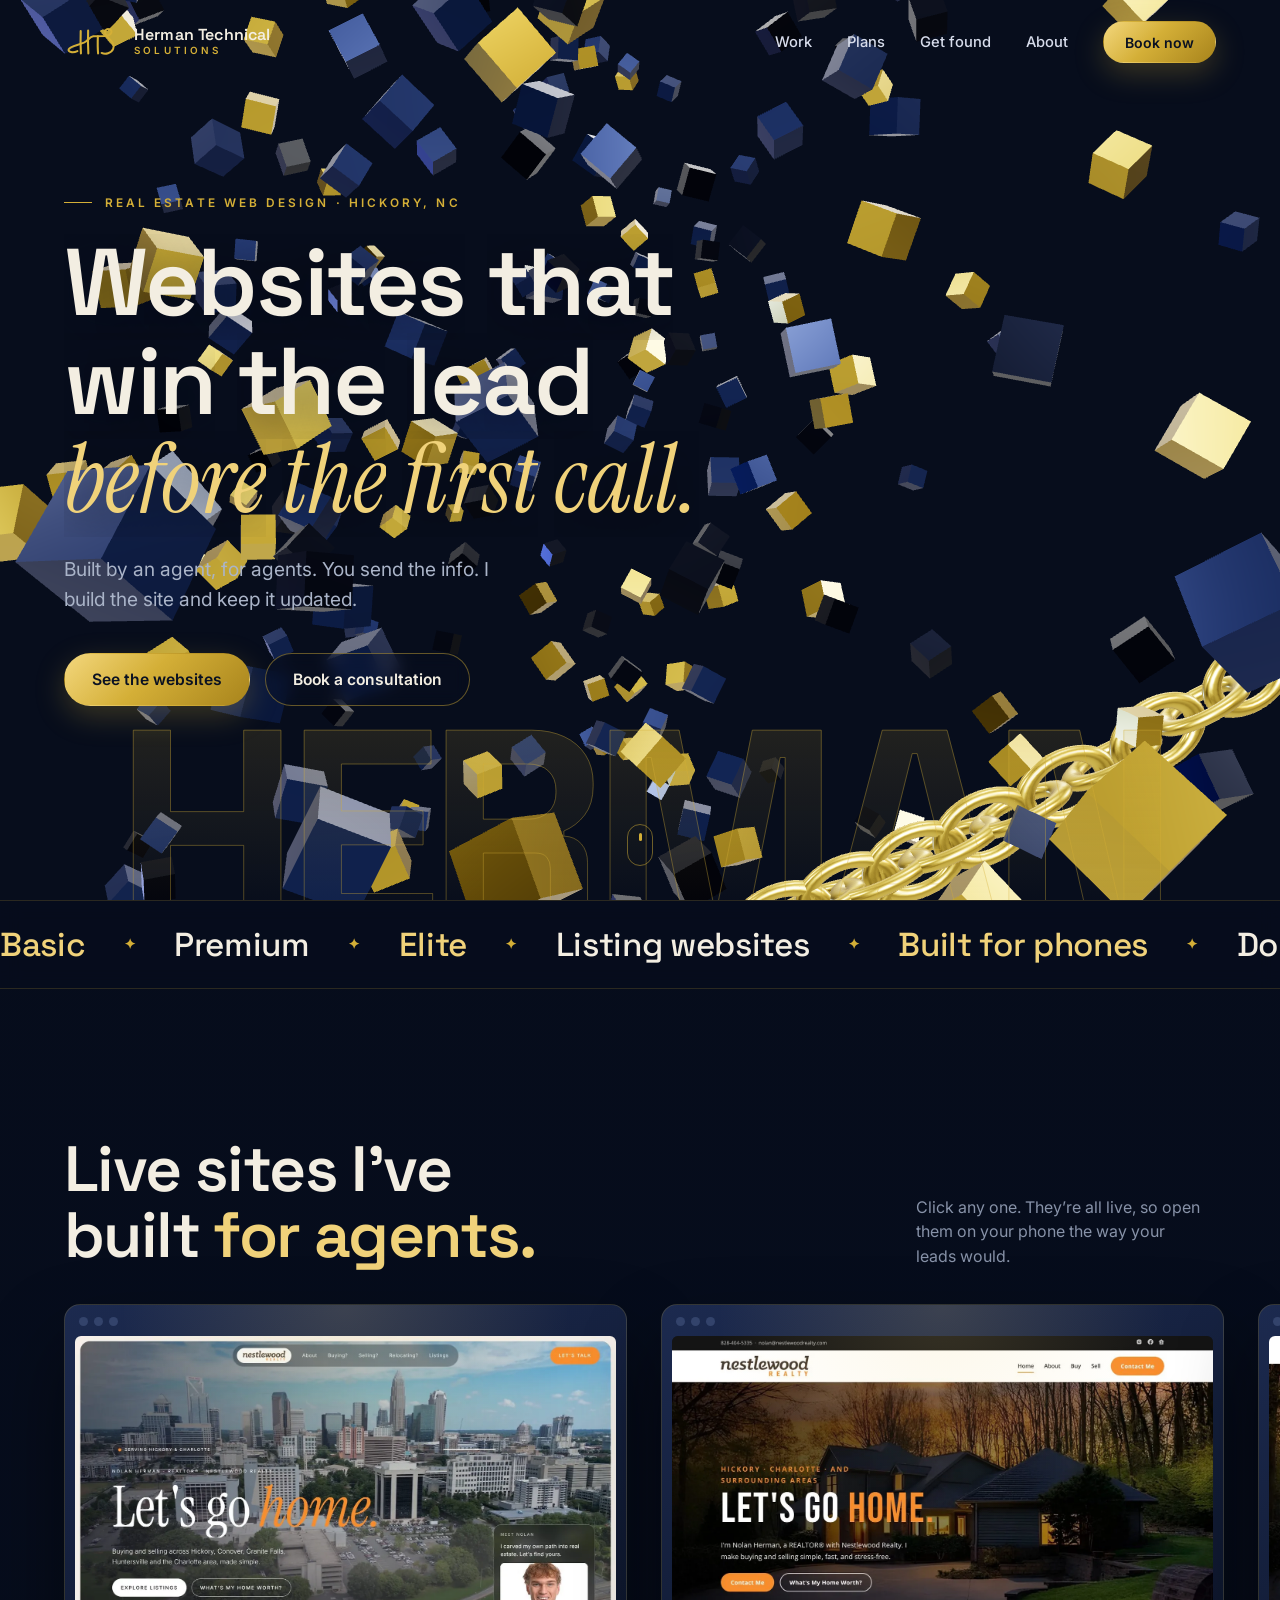
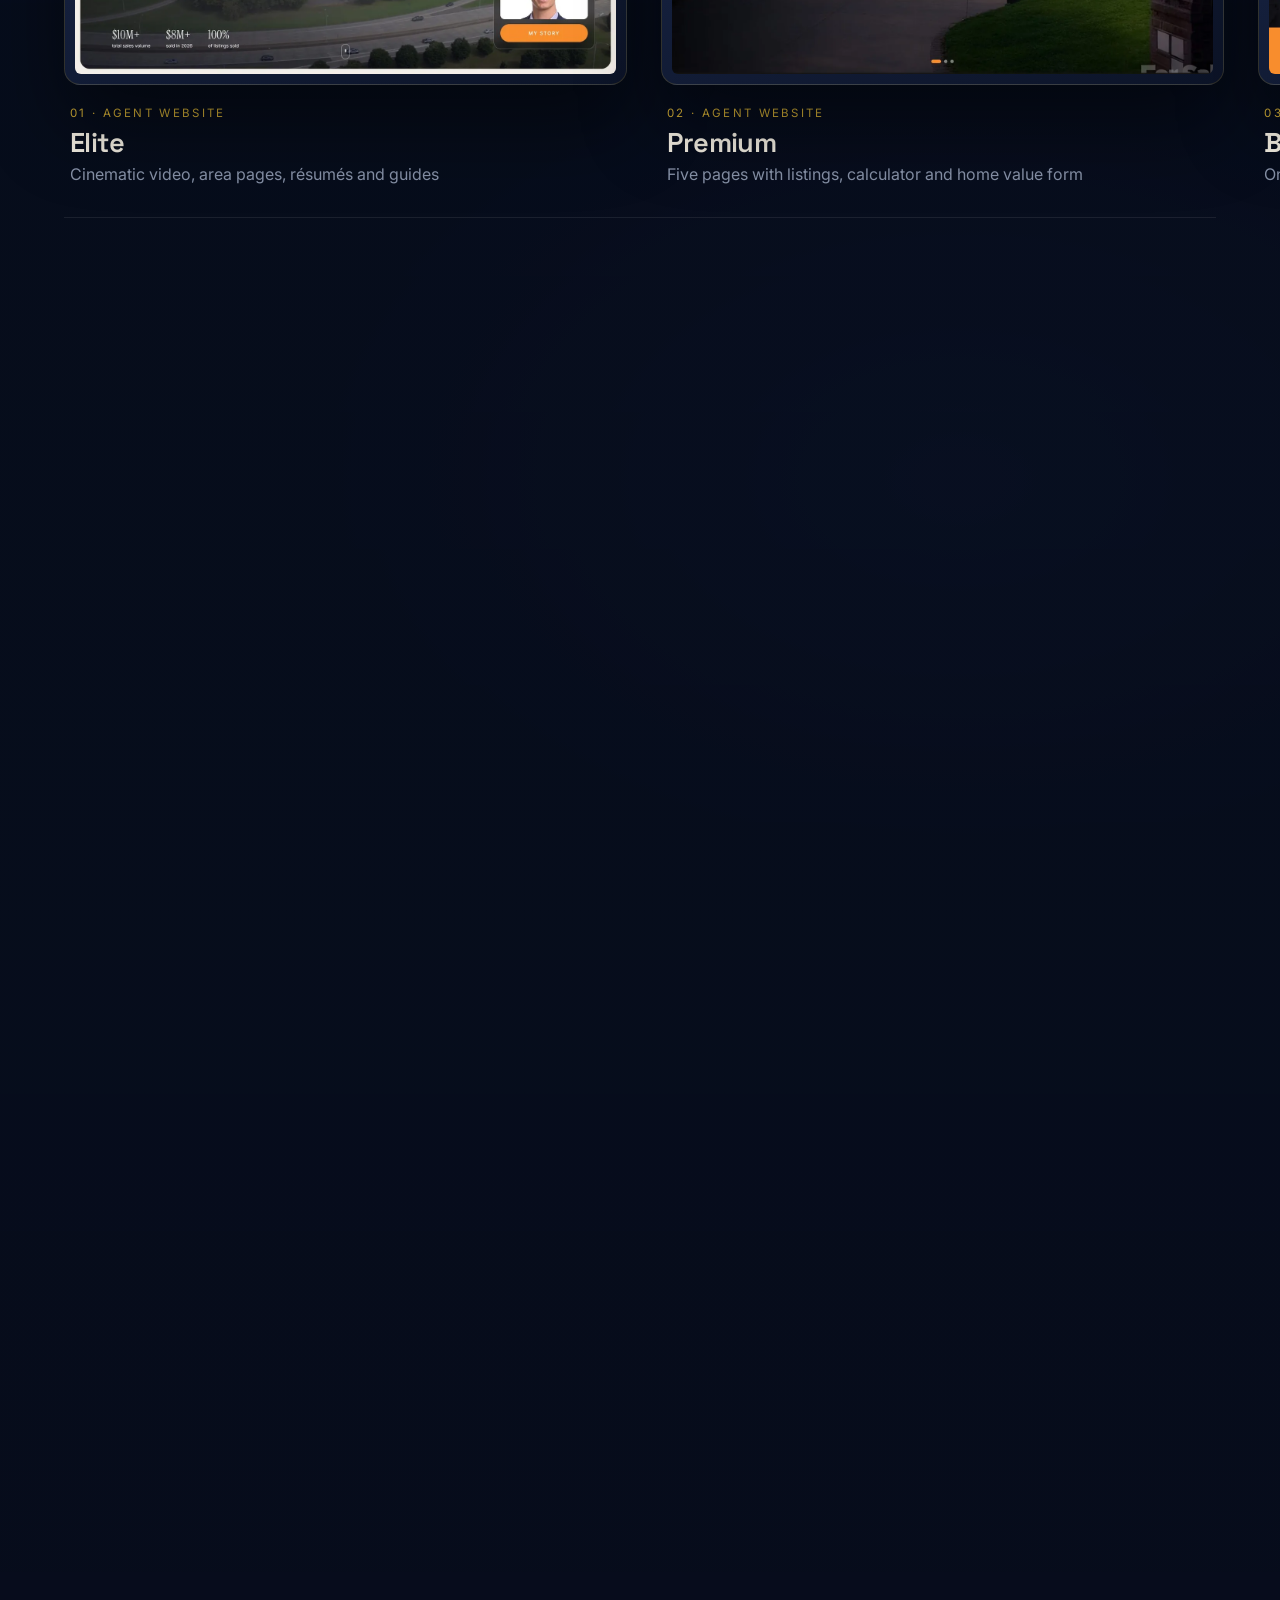
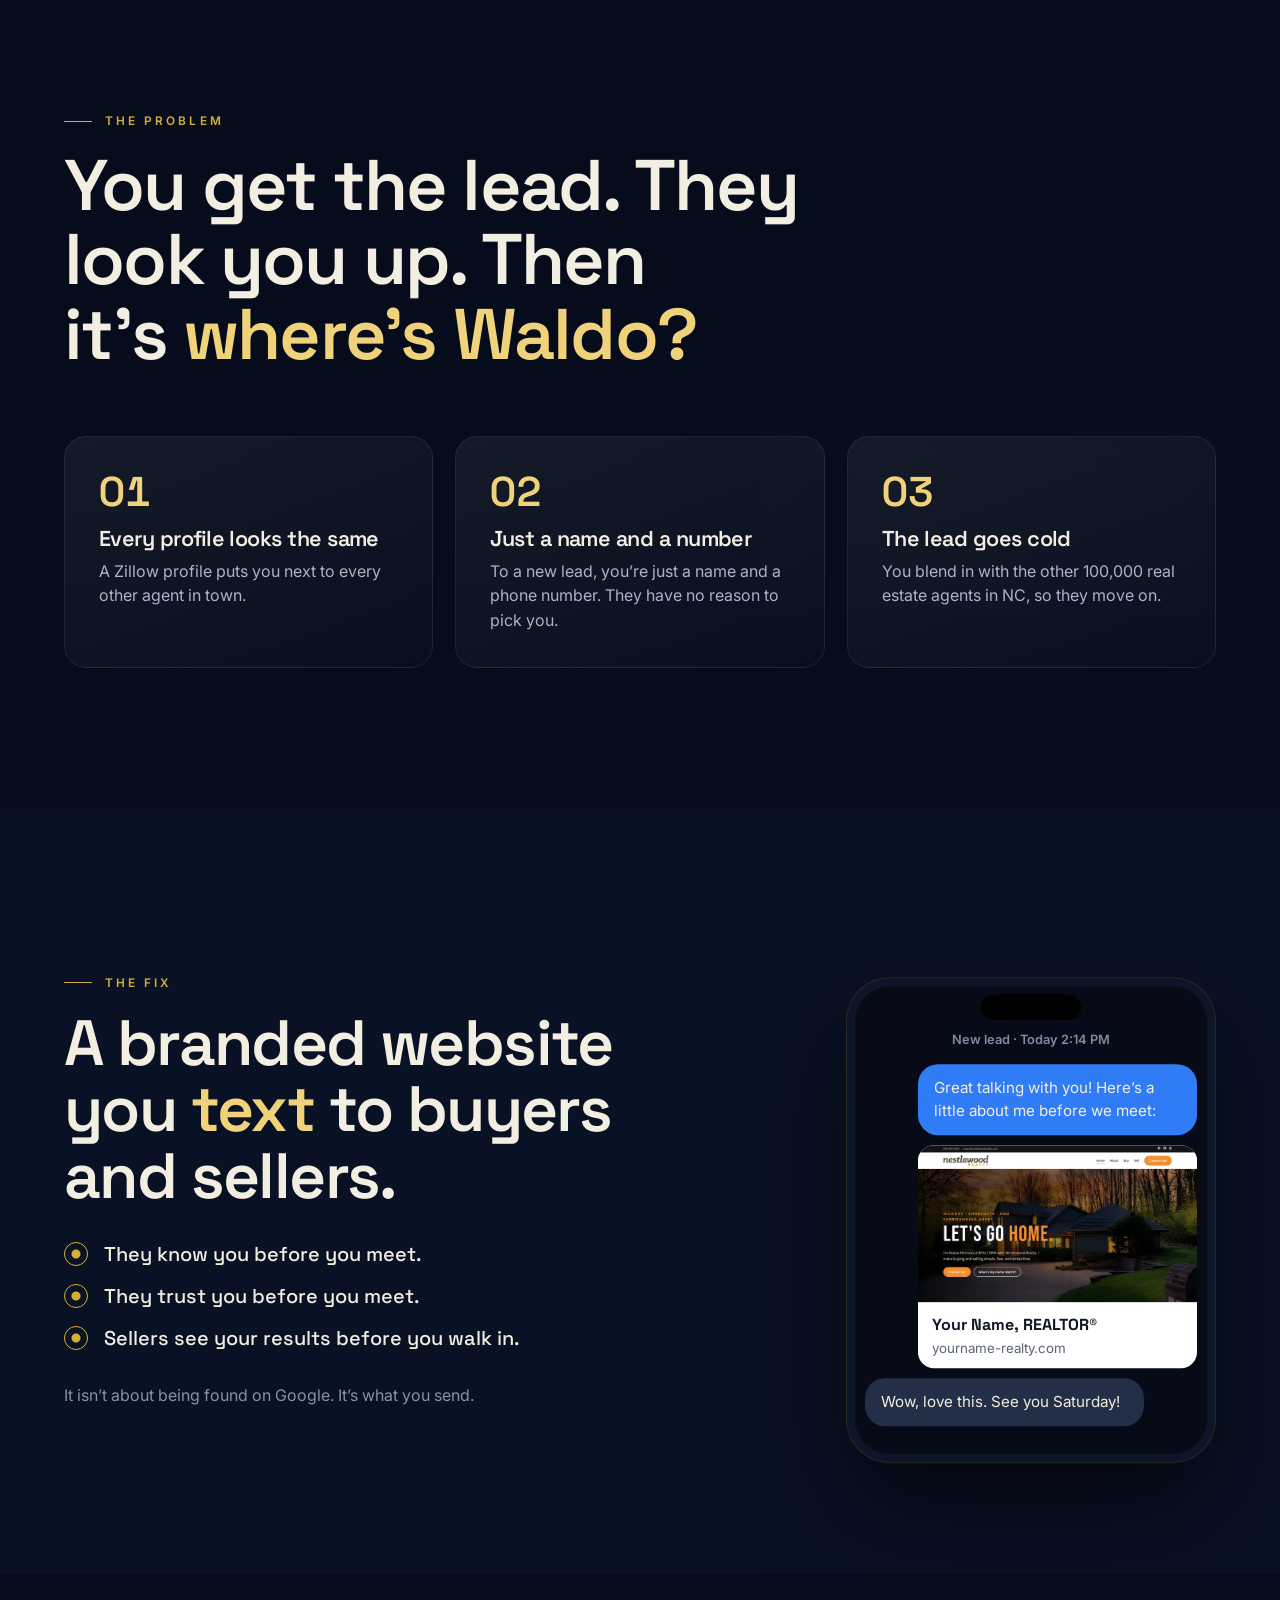
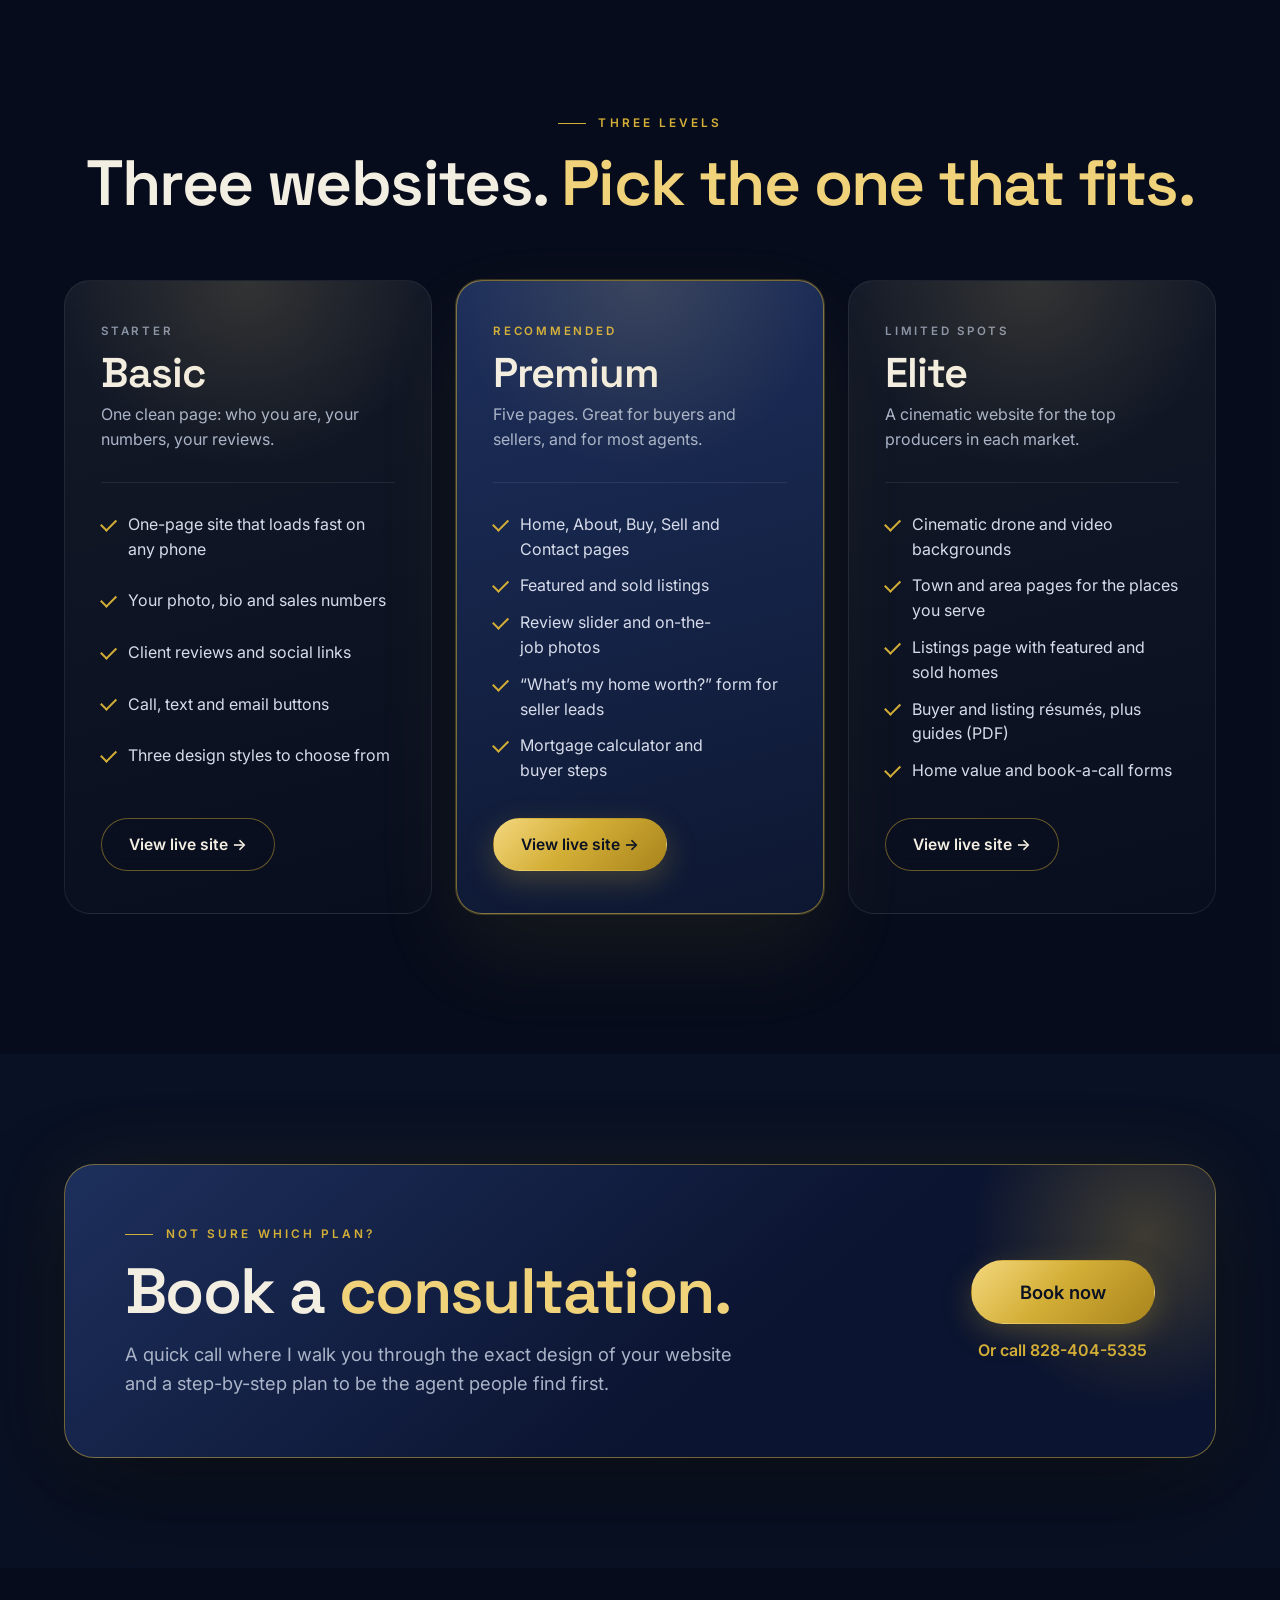
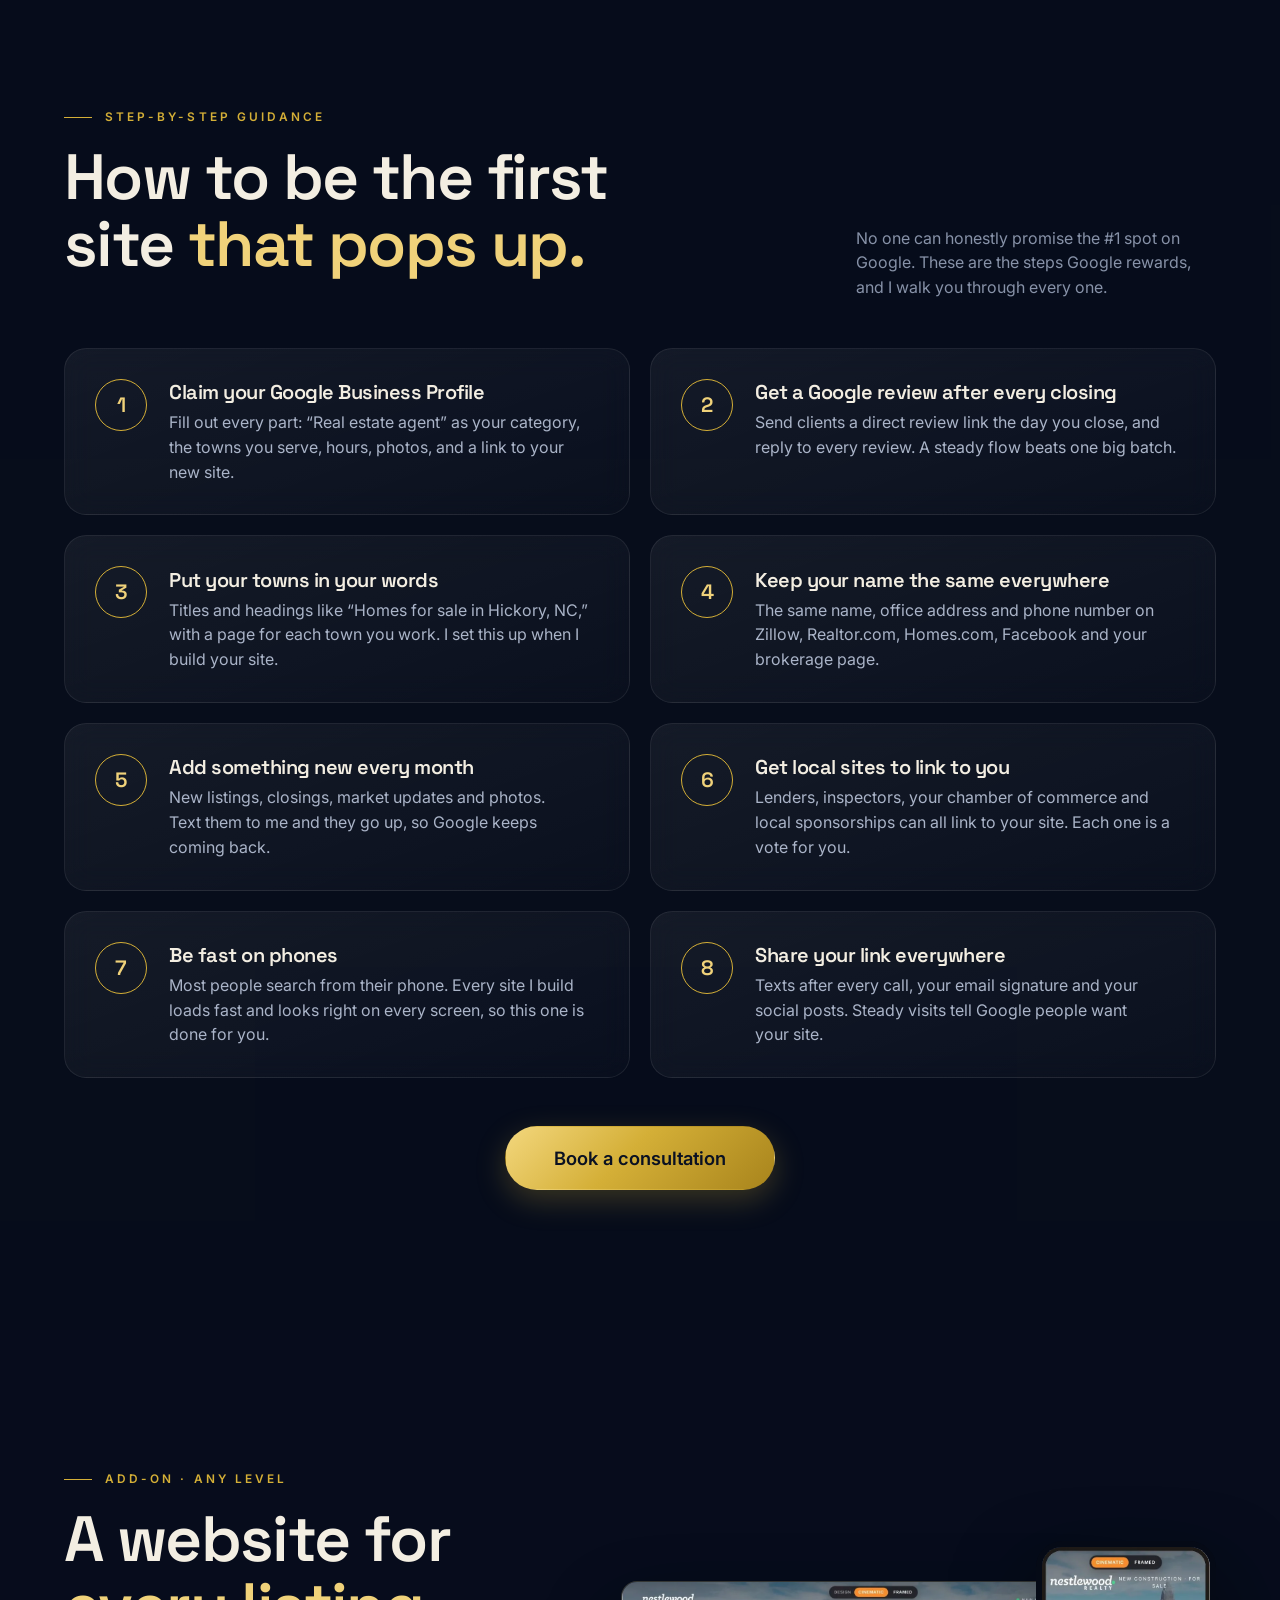
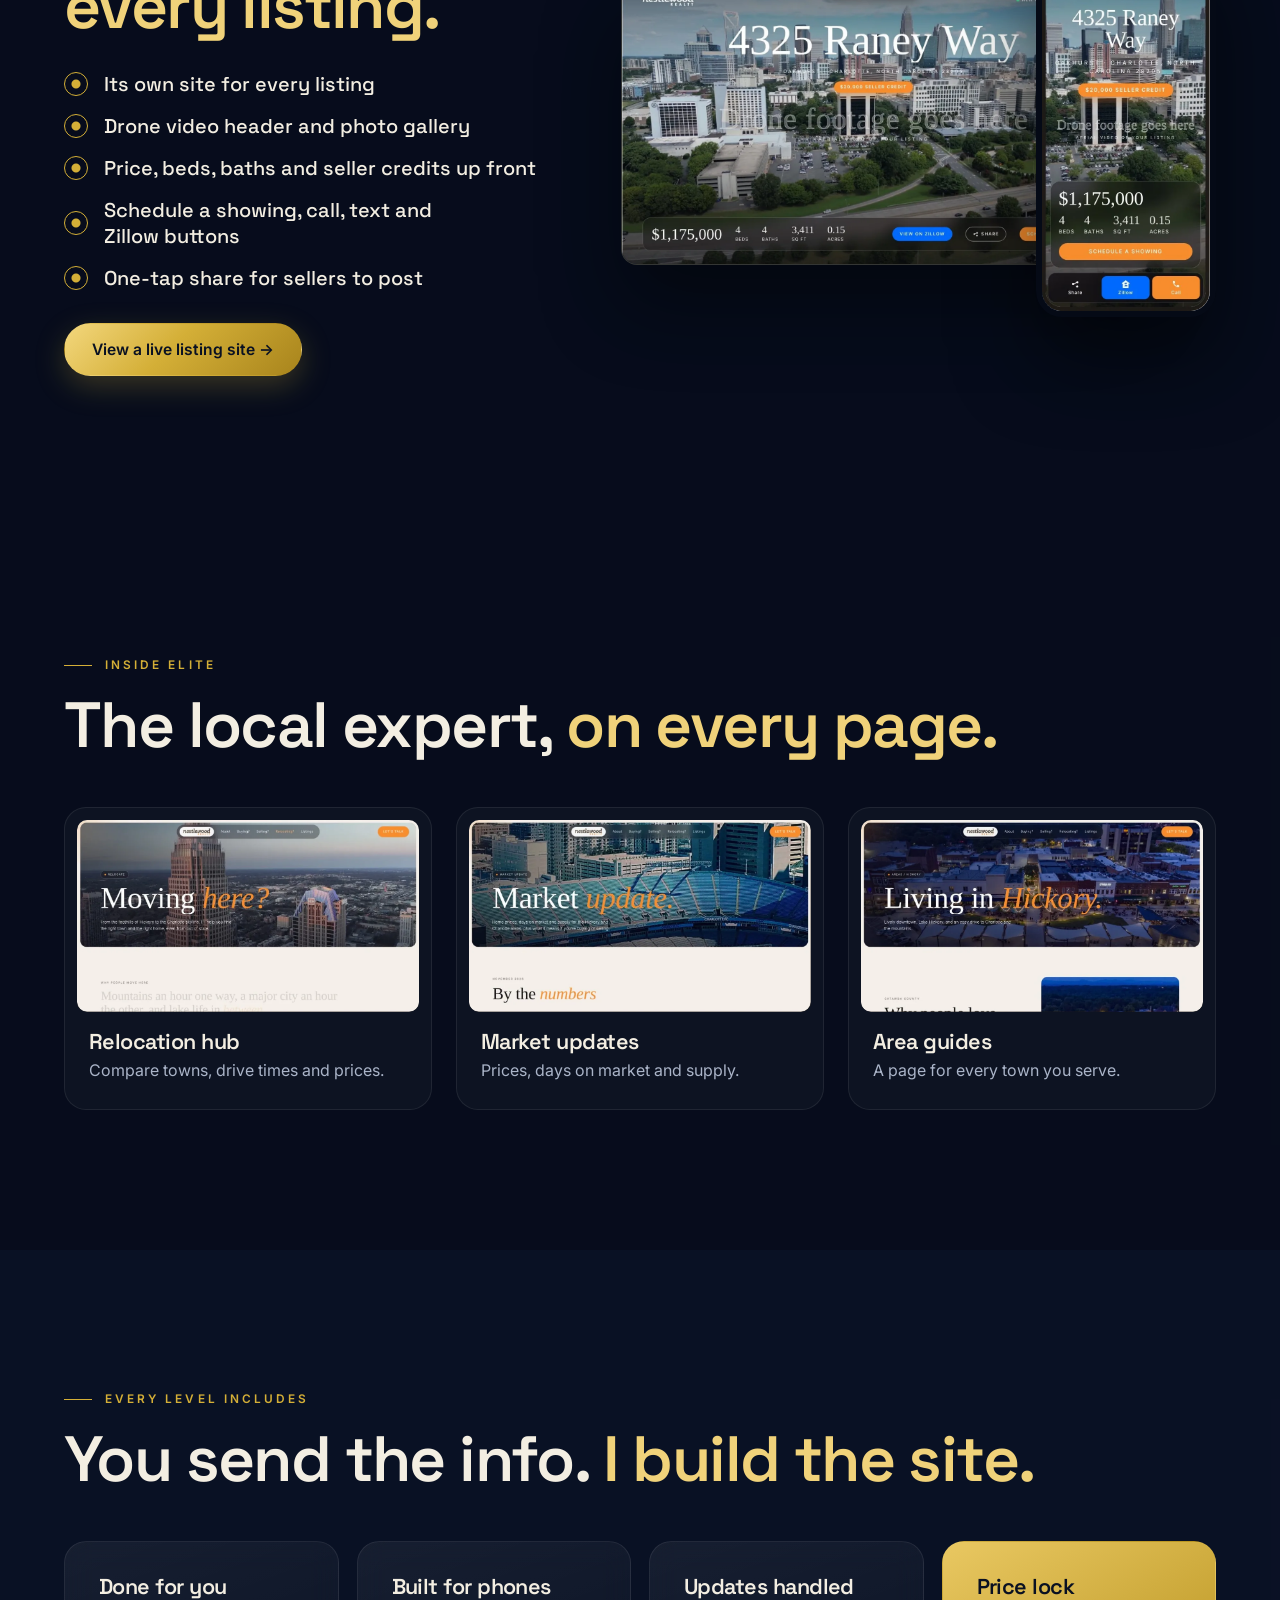
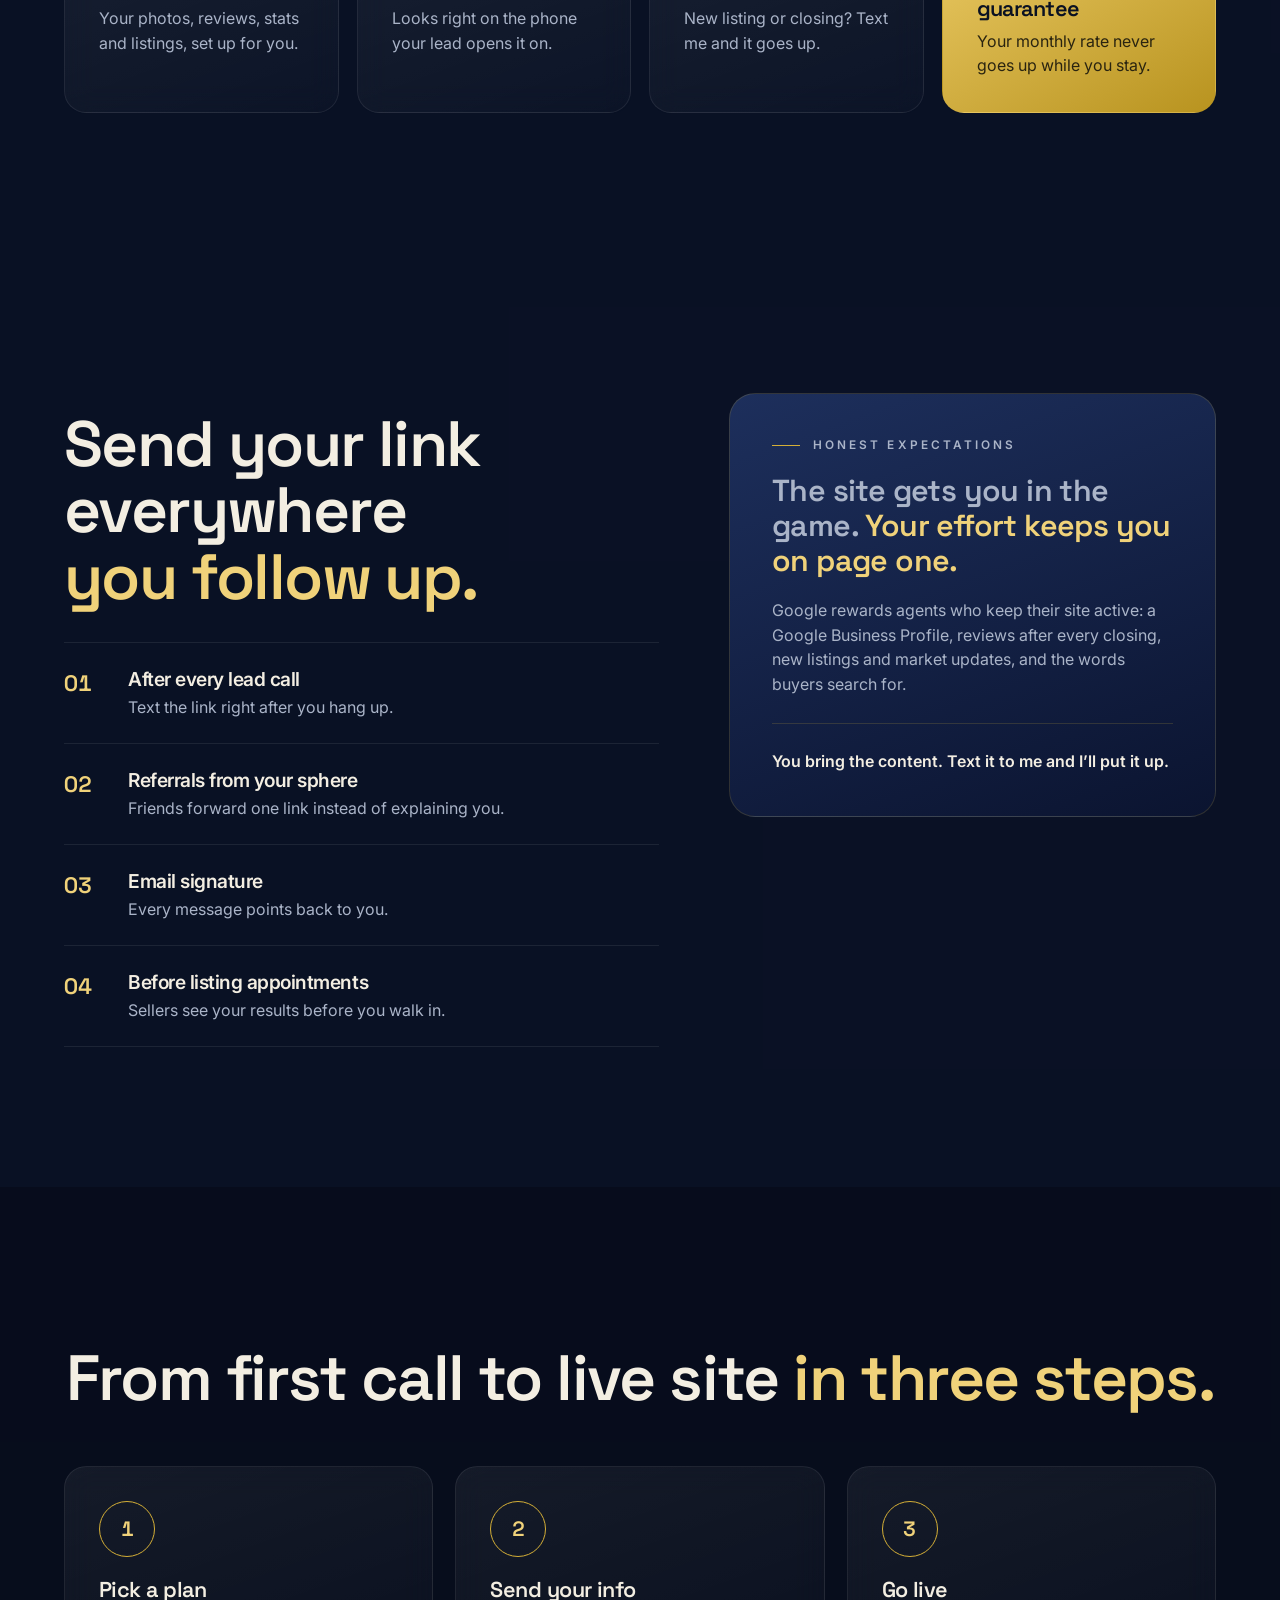
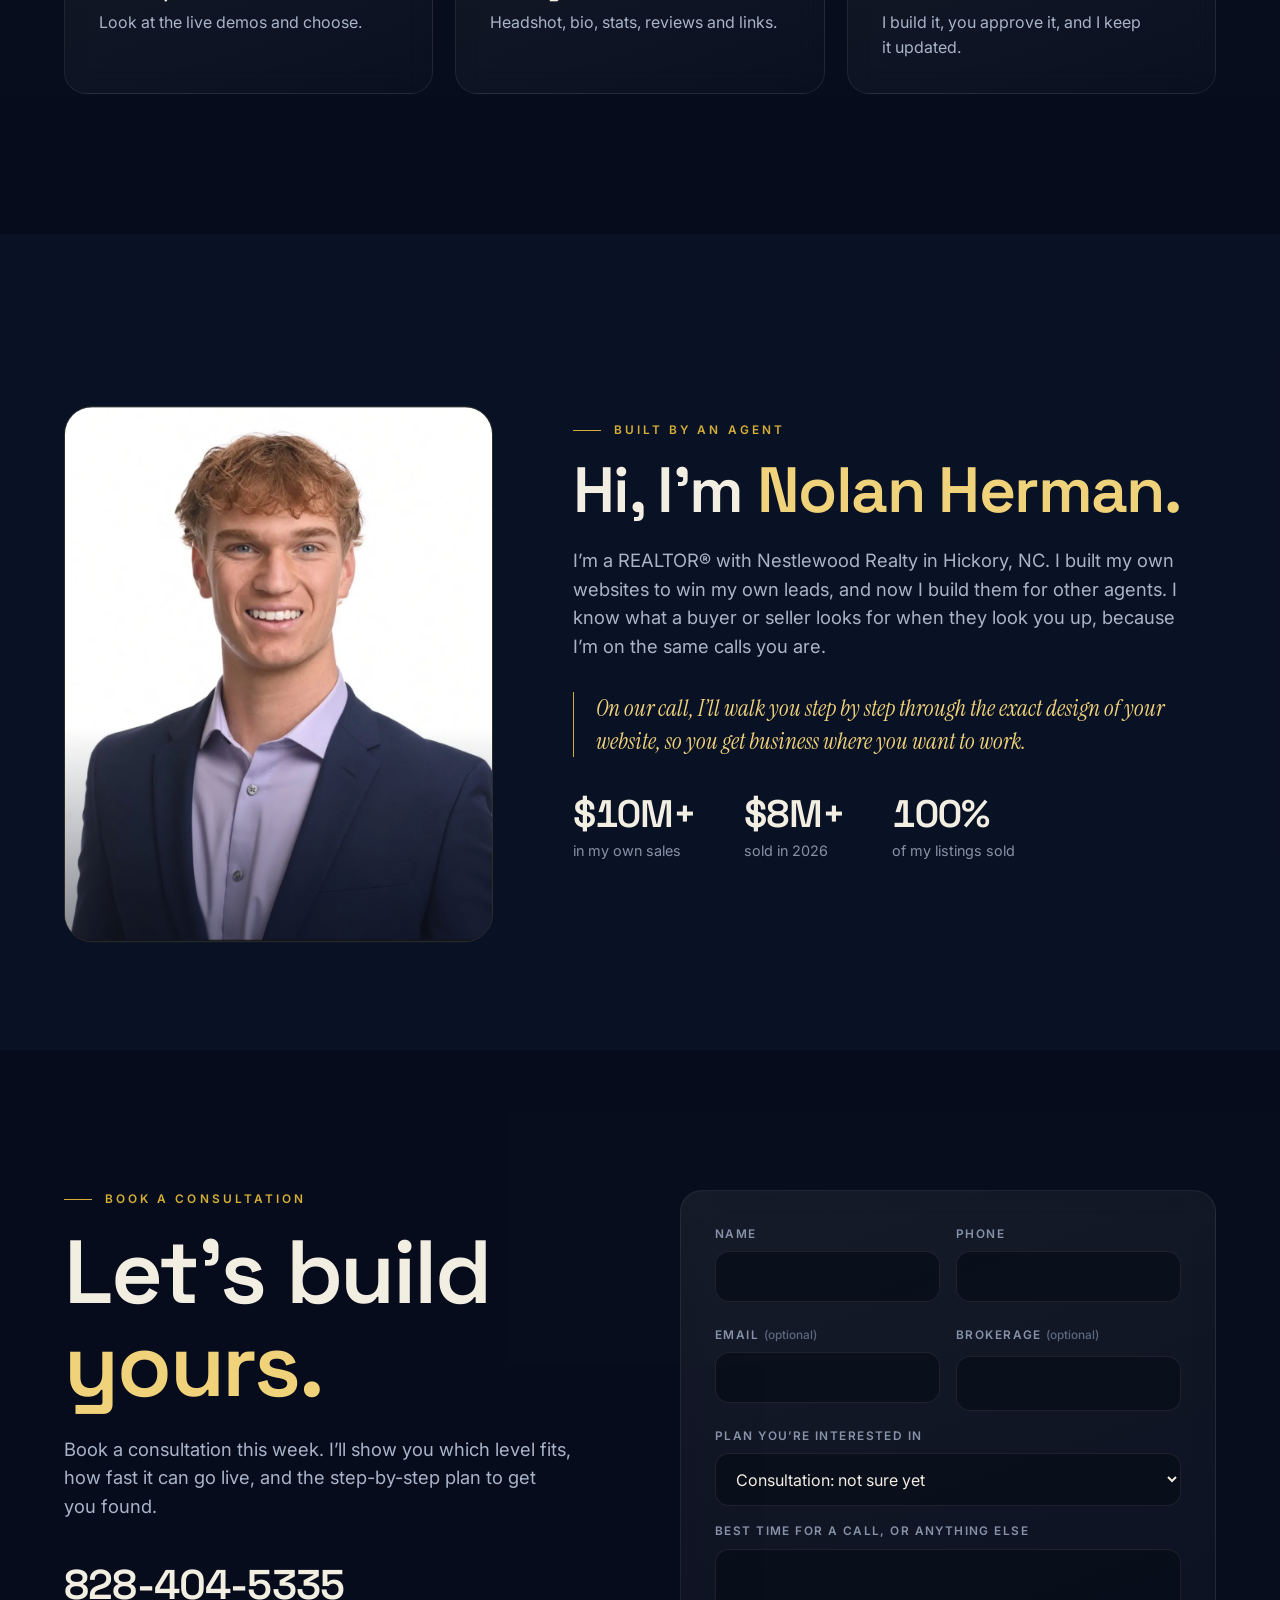
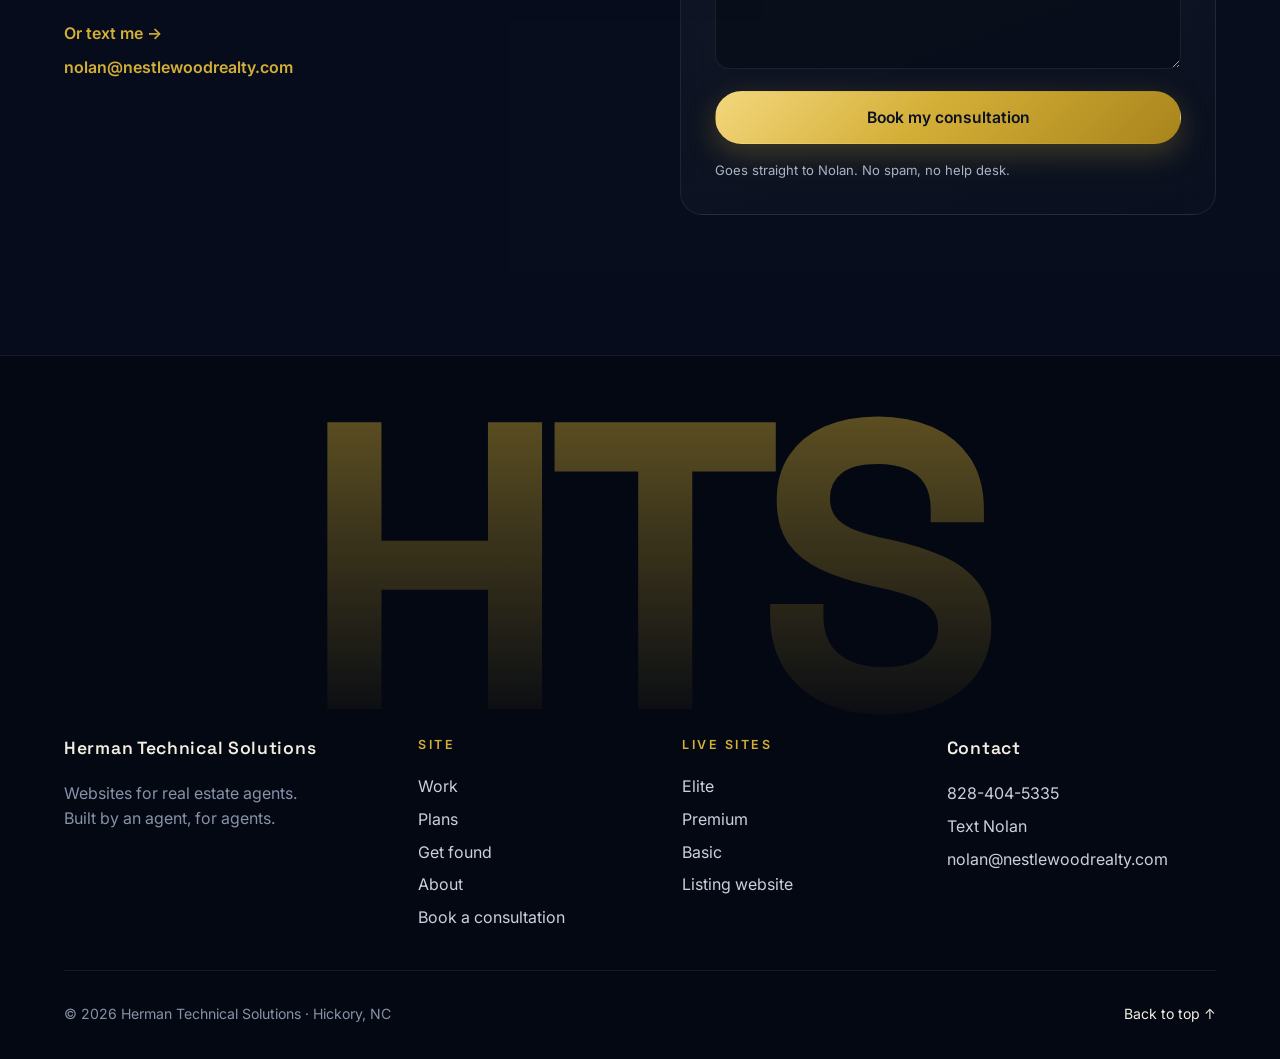
==== commit 9075ae36: "Back to navy and gold; GSAP + Lenis; launch and design checklist pass - Logo opening restored, brick" ====
--- a/index.html
+++ b/index.html
@@ -5,7 +5,7 @@
 <meta name="viewport" content="width=device-width, initial-scale=1">
 <title>Herman Technical Solutions | Websites for Real Estate Agents</title>
 <meta name="description" content="Websites that win the lead before the first call. Built by an agent, for agents. Basic, Premium and Elite plans, plus listing websites.">
-<meta name="theme-color" content="#f4ecdf">
+<meta name="theme-color" content="#070d1c">
 <meta property="og:title" content="Herman Technical Solutions | Websites for Real Estate Agents">
 <meta property="og:description" content="Websites that win the lead before the first call. Built by an agent, for agents.">
 <meta property="og:image" content="https://nolanherman07-commits.github.io/HTS/images/elite.jpg">
@@ -20,41 +20,29 @@
 </head>
 <body>
 
-<!-- Opening: a brick wall the visitor knocks down -->
-<div id="intro" role="dialog" aria-label="Welcome">
-  <div class="wall" id="wall" aria-hidden="true"></div>
-  <div aria-hidden="true">
-    <div class="splash s1"><svg viewBox="-20 -20 240 240" fill="#ec9fb0" opacity=".88"><path d="M155.6 100.0 Q152.8 103.9 139.5 109.7 Q149.0 120.2 150.5 126.5 Q136.5 126.3 127.2 124.1 Q135.7 141.6 135.1 150.9 Q123.2 141.1 111.1 129.3 Q103.2 138.5 106.5 153.9 Q104.7 143.8 95.7 135.8 Q79.6 156.3 71.3 175.7 Q76.7 156.4 77.2 133.0 Q65.9 134.6 57.5 137.6 Q60.0 132.1 62.3 119.8 Q41.2 118.5 19.6 119.8 Q38.1 104.3 56.9 100.0 Q33.9 92.8 21.9 80.7 Q53.3 84.4 73.1 85.9 Q64.1 70.2 57.6 62.4 Q68.3 71.8 79.0 69.6 Q79.2 49.6 72.9 28.6 Q88.6 43.0 95.6 63.8 Q103.3 43.3 110.7 11.9 Q113.0 37.8 113.4 64.7 Q130.0 45.1 152.2 24.4 Q147.3 42.3 131.5 72.1 Q157.4 69.8 176.5 59.8 Q162.3 78.0 138.8 90.4 Q150.9 95.4 155.6 100.0 Z"/><circle cx="2.9" cy="60.6" r="3.3"/><circle cx="174.0" cy="21.2" r="4.0"/><circle cx="-6.1" cy="96.9" r="4.8"/><circle cx="39.0" cy="188.4" r="6.1"/><circle cx="19.7" cy="31.5" r="3.1"/><circle cx="112.7" cy="198.3" r="5.9"/></svg></div>
-    <div class="splash s2"><svg viewBox="-20 -20 240 240" fill="#8fa98a" opacity=".88"><path d="M165.5 100.0 Q152.9 103.2 130.1 106.4 Q144.2 112.6 150.3 122.4 Q146.0 127.8 132.6 123.7 Q144.0 143.9 156.3 162.5 Q142.8 150.6 119.2 133.3 Q121.9 151.7 124.9 176.7 Q112.2 158.4 103.7 135.3 Q94.6 153.7 93.4 162.3 Q87.3 156.7 86.6 141.2 Q75.9 152.3 69.7 152.4 Q76.0 138.8 77.4 125.1 Q56.0 138.3 34.2 147.8 Q52.4 128.6 68.5 114.0 Q52.1 113.2 42.7 112.2 Q57.9 107.6 62.6 100.0 Q40.8 96.3 29.1 84.9 Q51.5 90.3 68.4 85.9 Q58.0 79.6 55.0 67.3 Q57.5 69.1 70.6 67.3 Q60.1 41.5 55.1 22.2 Q75.7 36.8 87.3 60.9 Q90.6 53.4 93.4 37.5 Q95.8 45.1 104.3 59.5 Q116.5 48.7 119.6 39.6 Q123.3 45.3 121.9 62.1 Q138.4 44.8 158.3 35.3 Q147.4 50.9 132.4 76.5 Q148.8 70.4 154.4 75.8 Q148.0 78.3 136.1 92.3 Q147.8 99.9 165.5 100.0 Z"/><circle cx="154.7" cy="182.8" r="6.5"/><circle cx="27.8" cy="163.2" r="8.0"/><circle cx="155.6" cy="178.0" r="4.7"/><circle cx="16.0" cy="25.8" r="3.6"/><circle cx="50.1" cy="181.7" r="5.2"/><circle cx="111.2" cy="-11.5" r="7.5"/></svg></div>
-    <div class="splash s3"><svg viewBox="-20 -20 240 240" fill="#f2b8c5" opacity=".88"><path d="M156.9 100.0 Q144.6 110.2 133.8 109.9 Q147.2 116.7 151.5 133.1 Q131.5 124.8 120.2 123.4 Q127.0 135.5 122.5 149.3 Q115.2 138.9 104.8 133.3 Q98.4 143.4 91.9 156.2 Q86.6 145.8 84.8 133.3 Q72.4 145.7 58.1 148.4 Q64.8 139.9 67.2 121.1 Q61.1 124.3 46.5 115.7 Q54.2 103.8 57.8 100.0 Q54.3 97.1 42.2 83.0 Q59.4 81.7 66.9 78.7 Q68.1 65.2 64.1 58.6 Q78.1 62.8 84.1 65.2 Q83.1 33.2 87.3 11.6 Q100.5 43.6 105.2 63.8 Q110.7 57.0 126.0 43.0 Q125.0 52.2 126.2 69.8 Q138.0 70.5 154.7 64.8 Q151.6 71.1 139.5 88.4 Q149.6 88.7 156.9 100.0 Z"/><circle cx="79.8" cy="-0.6" r="7.4"/><circle cx="205.8" cy="87.1" r="8.0"/><circle cx="64.6" cy="190.0" r="6.0"/><circle cx="197.6" cy="119.5" r="5.0"/><circle cx="24.2" cy="36.9" r="3.2"/><circle cx="168.9" cy="24.5" r="7.8"/></svg></div>
-    <div class="splash s4"><svg viewBox="-20 -20 240 240" fill="#6f8c6b" opacity=".88"><path d="M179.9 100.0 Q160.5 109.4 130.6 109.9 Q138.0 118.7 144.3 132.2 Q139.7 134.3 125.2 134.7 Q127.0 151.8 119.7 160.5 Q109.9 145.8 100.0 133.1 Q89.5 151.6 76.7 171.8 Q75.0 146.3 81.5 125.5 Q71.6 123.9 54.2 133.3 Q51.9 124.6 60.4 112.9 Q45.7 106.8 36.3 100.0 Q52.3 93.1 68.9 89.9 Q67.1 74.3 53.3 66.1 Q63.8 63.2 76.3 67.4 Q79.8 50.5 80.1 38.9 Q88.3 56.8 100.0 68.8 Q107.3 56.0 118.9 41.7 Q125.2 51.1 121.8 70.0 Q128.3 65.2 145.4 67.0 Q140.7 80.1 129.7 90.3 Q151.7 93.1 179.9 100.0 Z"/><circle cx="146.4" cy="194.8" r="3.2"/><circle cx="62.4" cy="-9.3" r="7.8"/><circle cx="88.9" cy="-16.5" r="3.1"/><circle cx="71.6" cy="213.7" r="6.9"/><circle cx="1.3" cy="162.3" r="6.1"/><circle cx="142.1" cy="7.4" r="4.0"/></svg></div>
-  </div>
-  <div class="plaque" id="plaque">
-    <svg class="intro-logo" viewBox="0 0 250 130" fill="none" stroke-linecap="round" stroke-linejoin="round" aria-hidden="true">
+<!-- Opening animation -->
+<div id="intro" aria-hidden="true">
+  <div class="panel top"></div>
+  <div class="panel bottom"></div>
+  <div class="intro-center">
+    <svg class="intro-logo" viewBox="0 0 250 130" fill="none" stroke-linecap="round" stroke-linejoin="round">
       <path class="d1" d="M72 18 C 71 48 71 82 73 114" stroke-width="7"/>
       <path class="d2" d="M104 16 C 103 48 103 82 105 114" stroke-width="7"/>
       <path class="d3" d="M146 40 C 145 66 145 92 147 114" stroke-width="7"/>
       <path class="d4" d="M58 104 C 38 113 16 108 20 97 C 26 83 56 80 86 68 C 104 60 110 42 126 40 L 178 39 C 204 37 212 18 198 11 C 182 4 168 20 182 37 C 198 56 222 70 212 95 C 204 114 178 120 162 112" stroke-width="6.5"/>
     </svg>
-    <p class="intro-word">HERMAN TECHNICAL SOLUTIONS</p>
-    <p class="intro-line1">Most agents hit a wall online.</p>
-    <button class="knock" id="knock" type="button">
-      <span class="ring"></span><span class="ring r2"></span>
-      <span class="knock-label">Click here</span>
-      <small>to knock it down</small>
-    </button>
-    <p class="tap-hint">Tap anywhere on the wall</p>
+    <p class="intro-word"><span>HERMAN TECHNICAL SOLUTIONS</span></p>
+    <div class="intro-line"><i></i></div>
   </div>
 </div>
 
 <canvas id="bg" aria-hidden="true"></canvas>
-<div class="grain" aria-hidden="true"></div>
 <div id="cursor" aria-hidden="true"></div>
 
 <header id="top">
   <div class="wrap nav">
-    <a class="brand" href="#" aria-label="Herman Technical Solutions home">
-      <svg viewBox="0 0 250 130" fill="none" stroke="#4e382c" stroke-linecap="round" stroke-linejoin="round" aria-hidden="true"><path d="M72 18 C 71 48 71 82 73 114" stroke-width="9"/><path d="M104 16 C 103 48 103 82 105 114" stroke-width="9"/><path d="M146 40 C 145 66 145 92 147 114" stroke-width="9"/><path d="M58 104 C 38 113 16 108 20 97 C 26 83 56 80 86 68 C 104 60 110 42 126 40 L 178 39 C 204 37 212 18 198 11 C 182 4 168 20 182 37 C 198 56 222 70 212 95 C 204 114 178 120 162 112" stroke-width="8.5"/></svg>
+    <a class="brand" href="#top" aria-label="Herman Technical Solutions, back to top">
+      <svg viewBox="0 0 250 130" fill="none" stroke="#d4af37" stroke-linecap="round" stroke-linejoin="round" aria-hidden="true"><path d="M72 18 C 71 48 71 82 73 114" stroke-width="9"/><path d="M104 16 C 103 48 103 82 105 114" stroke-width="9"/><path d="M146 40 C 145 66 145 92 147 114" stroke-width="9"/><path d="M58 104 C 38 113 16 108 20 97 C 26 83 56 80 86 68 C 104 60 110 42 126 40 L 178 39 C 204 37 212 18 198 11 C 182 4 168 20 182 37 C 198 56 222 70 212 95 C 204 114 178 120 162 112" stroke-width="8.5"/></svg>
       <span><b>Herman Technical</b><small>SOLUTIONS</small></span>
     </a>
     <nav>
@@ -63,7 +51,16 @@
       <a href="#guide">Get found</a>
       <a href="#about">About</a>
       <a class="btn gold" href="#contact">Book now</a>
+      <button class="menu-btn" id="menuBtn" type="button" aria-expanded="false" aria-controls="mobileMenu" aria-label="Open menu"><span></span><span></span></button>
     </nav>
+  </div>
+  <div class="mobile-menu" id="mobileMenu">
+    <a href="#work">Work</a>
+    <a href="#plans">Plans</a>
+    <a href="#guide">Get found</a>
+    <a href="#about">About</a>
+    <a href="#contact">Book a consultation</a>
+    <p><a href="tel:+18284045335">828-404-5335</a> · <a href="mailto:nolan@nestlewoodrealty.com">Email Nolan</a></p>
   </div>
 </header>
 
@@ -94,27 +91,24 @@
 <section class="work" id="work">
   <div class="work-pin">
     <div class="wrap work-head">
-      <div>
-        <p class="eyebrow">Our work</p>
-        <h2 class="reveal">Websites we’ve built.<br><em>Click any one.</em></h2>
-      </div>
-      <p class="muted reveal">Every site here is live. Open it on your phone the way your leads would.</p>
+      <h2 class="reveal">Live sites I’ve built <em>for agents.</em></h2>
+      <p class="muted reveal">Click any one. They’re all live, so open them on your phone the way your leads would.</p>
     </div>
     <div class="track" id="track">
       <a class="shot tilt" href="https://hermanhomesholdings.com/" target="_blank" rel="noopener">
-        <div class="frame"><div class="dots"><i></i><i></i><i></i></div><img src="images/elite.jpg" alt="Elite agent website with a mountain video cover"></div>
+        <div class="frame"><div class="dots"><i></i><i></i><i></i></div><img width="1400" height="875" src="images/elite.webp" alt="Elite agent website with a mountain video cover"></div>
         <div class="cap"><small>01 · Agent website</small><b>Elite</b><span>Cinematic video, area pages, résumés and guides</span></div>
       </a>
       <a class="shot tilt" href="https://nolanherman07-commits.github.io/premium-website/" target="_blank" rel="noopener">
-        <div class="frame"><div class="dots"><i></i><i></i><i></i></div><img src="images/premium.jpg" alt="Premium five-page agent website"></div>
+        <div class="frame"><div class="dots"><i></i><i></i><i></i></div><img loading="lazy" decoding="async" width="1400" height="875" src="images/premium.webp" alt="Premium five-page agent website"></div>
         <div class="cap"><small>02 · Agent website</small><b>Premium</b><span>Five pages with listings, calculator and home value form</span></div>
       </a>
       <a class="shot tilt" href="https://nolanherman07-commits.github.io/Minimum-website/" target="_blank" rel="noopener">
-        <div class="frame"><div class="dots"><i></i><i></i><i></i></div><img src="images/basic.jpg" alt="Basic one-page agent website"></div>
+        <div class="frame"><div class="dots"><i></i><i></i><i></i></div><img loading="lazy" decoding="async" width="1400" height="875" src="images/basic.webp" alt="Basic one-page agent website"></div>
         <div class="cap"><small>03 · Agent website</small><b>Basic</b><span>One sharp page, three design styles</span></div>
       </a>
       <a class="shot tilt" href="https://nolanherman07-commits.github.io/listing-website/" target="_blank" rel="noopener">
-        <div class="frame"><div class="dots"><i></i><i></i><i></i></div><img src="images/listing-desktop.jpg" alt="Listing website for 4325 Raney Way"></div>
+        <div class="frame"><div class="dots"><i></i><i></i><i></i></div><img loading="lazy" decoding="async" width="1400" height="786" src="images/listing-desktop.webp" alt="Listing website for 4325 Raney Way"></div>
         <div class="cap"><small>04 · Listing website</small><b>4325 Raney Way</b><span>Its own site for a single listing</span></div>
       </a>
     </div>
@@ -146,11 +140,11 @@
       </ul>
       <p class="muted reveal">It isn’t about being found on Google. It’s what you send.</p>
     </div>
-    <div class="phone reveal" aria-label="Example text message conversation">
+    <div class="phone reveal parallax" role="img" aria-label="Example text conversation: the agent texts a link to their website and the lead replies, love this, see you Saturday">
       <div class="notch"></div>
       <p class="t">New lead · Today 2:14 PM</p>
       <div class="bub me">Great talking with you! Here’s a little about me before we meet:</div>
-      <div class="linkcard"><img src="images/premium.jpg" alt=""><div><b>Your Name, REALTOR®</b><small>yourname-realty.com</small></div></div>
+      <div class="linkcard"><img loading="lazy" decoding="async" width="1400" height="875" src="images/premium.webp" alt=""><div><b>Your Name, REALTOR®</b><small>yourname-realty.com</small></div></div>
       <div class="bub them">Wow, love this. See you Saturday!</div>
     </div>
   </div>
@@ -160,7 +154,7 @@
   <div class="wrap">
     <div class="center">
       <p class="eyebrow reveal">Three levels</p>
-      <h2 class="reveal">Pick the site that <em>fits your business.</em></h2>
+      <h2 class="reveal">Three websites. <em>Pick the one that fits.</em></h2>
     </div>
     <div class="plan-grid">
       <article class="plan tilt reveal">
@@ -254,7 +248,7 @@
   <div class="wrap addon-grid">
     <div>
       <p class="eyebrow reveal">Add-on · any level</p>
-      <h2 class="reveal">Listing <em>websites.</em></h2>
+      <h2 class="reveal">A website for <em>every listing.</em></h2>
       <ul class="checks">
         <li class="reveal">Its own site for every listing</li>
         <li class="reveal">Drone video header and photo gallery</li>
@@ -265,8 +259,8 @@
       <a class="btn gold reveal" href="https://nolanherman07-commits.github.io/listing-website/" target="_blank" rel="noopener">View a live listing site →</a>
     </div>
     <div class="addon-shots reveal">
-      <img class="desk" src="images/listing-desktop.jpg" alt="Listing website for 4325 Raney Way on a computer">
-      <img class="ph" src="images/listing-phone.jpg" alt="Listing website for 4325 Raney Way on a phone">
+      <img loading="lazy" decoding="async" width="1400" height="786" class="desk" src="images/listing-desktop.webp" alt="Listing website for 4325 Raney Way on a computer">
+      <img loading="lazy" decoding="async" width="480" height="1039" class="ph" src="images/listing-phone.webp" alt="Listing website for 4325 Raney Way on a phone">
     </div>
   </div>
 </section>
@@ -276,9 +270,9 @@
     <p class="eyebrow reveal">Inside Elite</p>
     <h2 class="reveal">The local expert, <em>on every page.</em></h2>
     <div class="egrid">
-      <div class="ecard tilt reveal"><img src="images/relocation.jpg" alt="Relocation page"><h3>Relocation hub</h3><p>Compare towns, drive times and prices.</p></div>
-      <div class="ecard tilt reveal"><img src="images/market.jpg" alt="Market update page"><h3>Market updates</h3><p>Prices, days on market and supply.</p></div>
-      <div class="ecard tilt reveal"><img src="images/area.jpg" alt="Living in Hickory area page"><h3>Area guides</h3><p>A page for every town you serve.</p></div>
+      <div class="ecard tilt reveal"><img loading="lazy" decoding="async" width="1065" height="599" src="images/relocation.webp" alt="Relocation page"><h3>Relocation hub</h3><p>Compare towns, drive times and prices.</p></div>
+      <div class="ecard tilt reveal"><img loading="lazy" decoding="async" width="1066" height="599" src="images/market.webp" alt="Market update page"><h3>Market updates</h3><p>Prices, days on market and supply.</p></div>
+      <div class="ecard tilt reveal"><img loading="lazy" decoding="async" width="1065" height="599" src="images/area.webp" alt="Living in Hickory area page"><h3>Area guides</h3><p>A page for every town you serve.</p></div>
     </div>
   </div>
 </section>
@@ -288,10 +282,10 @@
     <p class="eyebrow reveal">Every level includes</p>
     <h2 class="reveal">You send the info. <em>I build the site.</em></h2>
     <div class="inc">
-      <div class="glass reveal"><span class="ico">◆</span><h3>Done for you</h3><p>Your photos, reviews, stats and listings, set up for you.</p></div>
-      <div class="glass reveal"><span class="ico">◆</span><h3>Built for phones</h3><p>Looks right on the phone your lead opens it on.</p></div>
-      <div class="glass reveal"><span class="ico">◆</span><h3>Updates handled</h3><p>New listing or closing? Text me and it goes up.</p></div>
-      <div class="glass gold-card reveal"><span class="ico">◆</span><h3>Price lock guarantee</h3><p>Your monthly rate never goes up while you stay.</p></div>
+      <div class="glass reveal"><h3>Done for you</h3><p>Your photos, reviews, stats and listings, set up for you.</p></div>
+      <div class="glass reveal"><h3>Built for phones</h3><p>Looks right on the phone your lead opens it on.</p></div>
+      <div class="glass reveal"><h3>Updates handled</h3><p>New listing or closing? Text me and it goes up.</p></div>
+      <div class="glass gold-card reveal"><h3>Price lock guarantee</h3><p>Your monthly rate never goes up while you stay.</p></div>
     </div>
   </div>
 </section>
@@ -299,8 +293,7 @@
 <section class="section usage">
   <div class="wrap steps-grid">
     <div>
-      <p class="eyebrow reveal">How you use it</p>
-      <h2 class="reveal">Send it everywhere <em>you follow up.</em></h2>
+      <h2 class="reveal">Send your link everywhere <em>you follow up.</em></h2>
       <ol class="steps">
         <li class="reveal"><span class="n">01</span><div><h3>After every lead call</h3><p>Text the link right after you hang up.</p></div></li>
         <li class="reveal"><span class="n">02</span><div><h3>Referrals from your sphere</h3><p>Friends forward one link instead of explaining you.</p></div></li>
@@ -321,8 +314,7 @@
 <section class="section how" id="how">
   <div class="wrap">
     <div class="center">
-      <p class="eyebrow reveal">How it works</p>
-      <h2 class="reveal">Live in <em>three steps.</em></h2>
+      <h2 class="reveal">From first call to live site <em>in three steps.</em></h2>
     </div>
     <div class="how3">
       <div class="glass reveal"><span class="num">1</span><h3>Pick a plan</h3><p>Look at the live demos and choose.</p></div>
@@ -334,7 +326,7 @@
 
 <section class="section about" id="about">
   <div class="wrap about-grid">
-    <div class="portrait reveal"><img src="images/nolan.jpg" alt="Nolan Herman"></div>
+    <div class="portrait reveal parallax"><img loading="lazy" decoding="async" width="1039" height="1301" src="images/nolan.webp" alt="Nolan Herman"></div>
     <div>
       <p class="eyebrow reveal">Built by an agent</p>
       <h2 class="reveal">Hi, I’m <em>Nolan Herman.</em></h2>
@@ -358,16 +350,17 @@
       <div class="direct reveal">
         <a class="phone-big" href="tel:+18284045335">828-404-5335</a>
         <a class="text-link" href="sms:+18284045335">Or text me →</a>
+        <a class="text-link" href="mailto:nolan@nestlewoodrealty.com">nolan@nestlewoodrealty.com</a>
       </div>
     </div>
     <form id="leadForm" class="glass reveal" novalidate>
       <div class="row">
-        <label>Name<input name="name" required autocomplete="name"></label>
-        <label>Phone<input name="phone" type="tel" required autocomplete="tel"></label>
+        <label>Name<input name="name" required autocomplete="name" aria-describedby="err-name"><span class="field-err" id="err-name" aria-live="polite"></span></label>
+        <label>Phone<input name="phone" type="tel" required autocomplete="tel" inputmode="tel" aria-describedby="err-phone"><span class="field-err" id="err-phone" aria-live="polite"></span></label>
       </div>
       <div class="row">
-        <label>Email<input name="email" type="email" autocomplete="email"></label>
-        <label>Brokerage<input name="brokerage"></label>
+        <label><span>Email <span class="opt">(optional)</span></span><input name="email" type="email" autocomplete="email" aria-describedby="err-email"><span class="field-err" id="err-email" aria-live="polite"></span></label>
+        <label><span>Brokerage <span class="opt">(optional)</span></span><input name="brokerage" autocomplete="organization"></label>
       </div>
       <label>Plan you’re interested in
         <select name="plan">
@@ -377,7 +370,12 @@
       <label>Best time for a call, or anything else<textarea name="message"></textarea></label>
       <input type="text" name="_honey" class="hp" tabindex="-1" autocomplete="off" aria-hidden="true">
       <button class="btn gold" type="submit">Book my consultation</button>
-      <p class="fine" id="formNote">Goes straight to Nolan. No spam, no help desk.</p>
+      <p class="fine" id="formNote" aria-live="polite">Goes straight to Nolan. No spam, no help desk.</p>
+      <div class="form-done" id="formDone" hidden tabindex="-1">
+        <svg viewBox="0 0 52 52" aria-hidden="true"><circle cx="26" cy="26" r="24"/><path d="M15 27 l7 7 l15 -16"/></svg>
+        <h3>You’re booked in.</h3>
+        <p>Thanks! Nolan will call or text you soon to set a time.</p>
+      </div>
     </form>
   </div>
 </section>
@@ -386,9 +384,32 @@
 
 <footer>
   <div class="foot-giant" aria-hidden="true">HTS</div>
+  <div class="wrap foot-cols">
+    <div>
+      <b>Herman Technical Solutions</b>
+      <p>Websites for real estate agents. Built by an agent, for agents.</p>
+    </div>
+    <nav aria-label="Footer">
+      <b>Site</b>
+      <a href="#work">Work</a><a href="#plans">Plans</a><a href="#guide">Get found</a><a href="#about">About</a><a href="#contact">Book a consultation</a>
+    </nav>
+    <nav aria-label="Live websites">
+      <b>Live sites</b>
+      <a href="https://hermanhomesholdings.com/" target="_blank" rel="noopener">Elite</a>
+      <a href="https://nolanherman07-commits.github.io/premium-website/" target="_blank" rel="noopener">Premium</a>
+      <a href="https://nolanherman07-commits.github.io/Minimum-website/" target="_blank" rel="noopener">Basic</a>
+      <a href="https://nolanherman07-commits.github.io/listing-website/" target="_blank" rel="noopener">Listing website</a>
+    </nav>
+    <div>
+      <b>Contact</b>
+      <a href="tel:+18284045335">828-404-5335</a>
+      <a href="sms:+18284045335">Text Nolan</a>
+      <a href="mailto:nolan@nestlewoodrealty.com">nolan@nestlewoodrealty.com</a>
+    </div>
+  </div>
   <div class="wrap f">
-    <span>© <span id="yr"></span> Herman Technical Solutions · Hickory, NC</span>
-    <span><a href="tel:+18284045335">828-404-5335</a></span>
+    <span>© <span id="yr">2026</span> Herman Technical Solutions · Hickory, NC</span>
+    <a href="#top">Back to top ↑</a>
   </div>
 </footer>
 
--- a/css/site.css
+++ b/css/site.css
@@ -1,111 +1,92 @@
 :root{
-  --sand:#f4ecdf; --sand-2:#ebdfcc; --sand-3:#dfcfb6; --paper:#fbf7f0;
-  --mocha:#4e382c; --mocha-2:#7a5b49; --mocha-deep:#33241c; --muted:#8c7666;
-  --sage:#9bb196; --green:#5d7a5a; --green-deep:#3f5a3e;
-  --pink:#ec9fb0; --pink-2:#f6c9d2; --pink-deep:#d06f88;
-  --line:rgba(78,56,44,.16); --line-2:rgba(78,56,44,.10);
+  --bg:#070d1c; --navy:#14213d; --navy-2:#1b2c55; --line:rgba(212,175,55,.18); --line-2:rgba(255,255,255,.08);
+  --gold:#d4af37; --gold-2:#f0d27a; --gold-3:#a8841c; --cream:#f3eee2; --soft:#aab4c8; --muted:#8792a8;
   --head:'Space Grotesk', Arial, sans-serif; --body:'Inter', Arial, sans-serif; --serif:'Instrument Serif', Georgia, serif;
   --ease:cubic-bezier(.2,.8,.2,1);
+  --r-sm:10px; --r-md:16px; --r-lg:22px; --r-xl:28px;
+  --s-1:8px; --s-2:16px; --s-3:24px; --s-4:32px; --s-6:48px; --s-8:64px;
 }
 *{box-sizing:border-box;margin:0;padding:0}
-html{scroll-behavior:smooth;background:var(--sand)}
-body{font-family:var(--body);color:var(--mocha);background:radial-gradient(900px 600px at 80% 10%, rgba(236,159,176,.20) 0%, transparent 60%),radial-gradient(900px 700px at 0% 60%, rgba(155,177,150,.22) 0%, transparent 60%),var(--sand);line-height:1.55;-webkit-font-smoothing:antialiased;overflow-x:hidden}
-img{max-width:100%;display:block}
+html{scroll-behavior:smooth;background:var(--bg)}
+body{font-family:var(--body);color:var(--cream);background:radial-gradient(1100px 700px at 75% 15%, #172650 0%, transparent 60%), var(--bg);line-height:1.55;-webkit-font-smoothing:antialiased;overflow-x:hidden}
+img{max-width:100%;height:auto;display:block}
 a{color:inherit}
-h1,h2,h3{font-family:var(--head);font-weight:600;line-height:1.02;letter-spacing:-.025em;color:var(--mocha-deep)}
-h2 em,h1 em,.bl em{font-family:var(--serif);font-style:italic;font-weight:400;letter-spacing:0;color:var(--green)}
+h1,h2,h3{font-family:var(--head);font-weight:600;line-height:1.04;letter-spacing:-.025em;text-wrap:balance}
+p,li{text-wrap:pretty}
+h1 em{font-family:var(--serif);font-style:italic;font-weight:400;letter-spacing:0;color:var(--gold-2)}
+h2 em,.bl em{font-style:normal;color:var(--gold-2)}
 .wrap{width:min(1240px,90vw);margin:0 auto}
 .center{text-align:center}
 .center .eyebrow{justify-content:center}
-.eyebrow{display:flex;align-items:center;gap:.8rem;font-size:.74rem;font-weight:600;letter-spacing:.26em;text-transform:uppercase;color:var(--green)}
-.eyebrow::before{content:"";width:28px;height:2px;border-radius:2px;background:var(--pink)}
+.eyebrow{display:flex;align-items:center;gap:.8rem;font-size:.74rem;font-weight:600;letter-spacing:.26em;text-transform:uppercase;color:var(--gold)}
+.eyebrow::before{content:"";width:28px;height:1px;background:var(--gold)}
 .muted{color:var(--muted)}
-.lead{font-size:1.15rem;color:var(--mocha-2);max-width:620px}
+.lead{font-size:1.15rem;color:var(--soft);max-width:620px}
 main{position:relative;z-index:2}
 section{position:relative}
 .section{padding:140px 0}
 .section h2{font-size:clamp(2.3rem,5vw,4.2rem);margin:1.1rem 0 1.4rem}
 
-/* buttons: pink is the splash */
-.btn{position:relative;display:inline-flex;align-items:center;justify-content:center;gap:.5rem;padding:1rem 1.7rem;border-radius:999px;font:600 .98rem var(--body);text-decoration:none;border:1px solid transparent;cursor:pointer;overflow:hidden;transition:transform .35s var(--ease),color .3s,border-color .3s,background .3s,box-shadow .35s}
-.btn:hover{transform:translateY(-3px)}
-.btn.gold{background:linear-gradient(135deg,#f8cfd8 0%,#ec9fb0 50%,#d97f97 100%);color:var(--mocha-deep);box-shadow:0 10px 30px rgba(208,111,136,.28)}
-.btn.gold::after{content:"";position:absolute;inset:0;background:linear-gradient(110deg,transparent 30%,rgba(255,255,255,.6) 50%,transparent 70%);transform:translateX(-120%);transition:transform .8s var(--ease)}
+/* buttons */
+.btn{position:relative;display:inline-flex;align-items:center;justify-content:center;gap:.5rem;padding:1rem 1.7rem;border-radius:999px;font:600 .98rem var(--body);text-decoration:none;border:1px solid transparent;cursor:pointer;overflow:hidden;transition:scale .15s ease,color .3s,border-color .3s,background .3s,box-shadow .35s}
+.btn:active{scale:.97}
+.btn.gold{background:linear-gradient(135deg,#f3d77d 0%,#d4af37 45%,#a8841c 100%);color:#0a1122;box-shadow:0 10px 30px rgba(212,175,55,.25)}
+.btn.gold::after{content:"";position:absolute;inset:0;background:linear-gradient(110deg,transparent 30%,rgba(255,255,255,.55) 50%,transparent 70%);transform:translateX(-120%);transition:transform .8s var(--ease)}
 .btn.gold:hover::after{transform:translateX(120%)}
-.btn.gold:hover{box-shadow:0 16px 40px rgba(208,111,136,.4)}
-.btn.ghost,.btn.line{border-color:rgba(78,56,44,.35);color:var(--mocha-deep);background:rgba(251,247,240,.55);backdrop-filter:blur(8px)}
-.btn.ghost:hover,.btn.line:hover{border-color:var(--green);color:var(--green);background:rgba(251,247,240,.9)}
+.btn.gold:hover{box-shadow:0 16px 40px rgba(212,175,55,.4)}
+.btn.ghost,.btn.line{border-color:rgba(212,175,55,.45);color:var(--cream);background:rgba(10,17,34,.35);backdrop-filter:blur(8px)}
+.btn.ghost:hover,.btn.line:hover{border-color:var(--gold-2);color:var(--gold-2)}
 
 /* background layers */
 #bg{position:fixed;inset:0;width:100vw;height:100vh;z-index:0;opacity:0;transition:opacity 1.4s ease .2s}
 .opened #bg{opacity:1}
 .no-webgl #bg{display:none}
-.grain{position:fixed;inset:-50%;z-index:1;pointer-events:none;opacity:.06;background-image:url("data:image/svg+xml,%3Csvg xmlns='http://www.w3.org/2000/svg' width='160' height='160'%3E%3Cfilter id='n'%3E%3CfeTurbulence type='fractalNoise' baseFrequency='.9' numOctaves='2'/%3E%3C/filter%3E%3Crect width='100%25' height='100%25' filter='url(%23n)'/%3E%3C/svg%3E");animation:grain 1.2s steps(4) infinite}
+.grain{position:fixed;inset:-50%;z-index:1;pointer-events:none;opacity:.05;background-image:url("data:image/svg+xml,%3Csvg xmlns='http://www.w3.org/2000/svg' width='160' height='160'%3E%3Cfilter id='n'%3E%3CfeTurbulence type='fractalNoise' baseFrequency='.9' numOctaves='2'/%3E%3C/filter%3E%3Crect width='100%25' height='100%25' filter='url(%23n)'/%3E%3C/svg%3E");animation:grain 1.2s steps(4) infinite}
 @keyframes grain{0%{transform:translate(0,0)}25%{transform:translate(-3%,2%)}50%{transform:translate(2%,-3%)}75%{transform:translate(-2%,-2%)}}
 
 /* cursor */
-#cursor{position:fixed;left:0;top:0;width:34px;height:34px;margin:-17px 0 0 -17px;border:1.5px solid var(--pink-deep);border-radius:50%;z-index:200;pointer-events:none;opacity:0;transition:width .3s var(--ease),height .3s var(--ease),margin .3s var(--ease),background .3s,opacity .3s}
+#cursor{position:fixed;left:0;top:0;width:34px;height:34px;margin:-17px 0 0 -17px;border:1px solid var(--gold);border-radius:50%;z-index:200;pointer-events:none;opacity:0;transition:width .3s var(--ease),height .3s var(--ease),margin .3s var(--ease),background .3s,opacity .3s;mix-blend-mode:difference}
 #cursor.on{opacity:1}
-#cursor.big{width:70px;height:70px;margin:-35px 0 0 -35px;background:rgba(236,159,176,.18)}
+#cursor.big{width:70px;height:70px;margin:-35px 0 0 -35px;background:rgba(212,175,55,.15)}
 @media (hover:none){#cursor{display:none}}
 
-/* ================= INTRO: BRICK WALL ================= */
-#intro{position:fixed;inset:0;z-index:300;display:none;overflow:hidden;cursor:pointer;background:#d9c7ac}
-.js.intro-run #intro{display:block}
-.js.intro-run body{overflow:hidden}
-.opened #intro{background:transparent;pointer-events:none}
+/* ================= INTRO ================= */
+#intro{position:fixed;inset:0;z-index:300;pointer-events:none;display:none}
+.js.intro-run #intro{display:block;pointer-events:auto;cursor:pointer}
 .js.intro-done #intro{display:none}
-.wall{position:absolute;inset:0}
-.brick{position:absolute;border-radius:3px;will-change:transform;
-  background:linear-gradient(160deg,rgba(255,255,255,.22),rgba(255,255,255,0) 45%),linear-gradient(180deg,var(--bc,#c9a98a),color-mix(in srgb,var(--bc,#c9a98a) 82%,#3b2a21));
-  box-shadow:inset 0 1px 0 rgba(255,255,255,.3),inset 0 -2px 0 rgba(59,42,33,.18),0 0 0 1px rgba(239,227,208,.9),0 2px 3px rgba(59,42,33,.12)}
-.brick::after{content:"";position:absolute;inset:0;border-radius:inherit;opacity:.5;background-image:radial-gradient(rgba(255,255,255,.18) 1px,transparent 1.5px),radial-gradient(rgba(59,42,33,.18) 1px,transparent 1.5px);background-size:7px 7px,11px 11px;background-position:0 0,3px 5px}
-.wall::after{content:"";position:absolute;inset:0;pointer-events:none;background:radial-gradient(55% 50% at 50% 48%,rgba(251,247,240,.35),transparent 70%),radial-gradient(120% 90% at 50% 50%,transparent 50%,rgba(59,42,33,.35))}
-.opened .wall::after{opacity:0;transition:opacity .4s}
-.splash{position:absolute;pointer-events:none;z-index:1;transition:opacity .35s ease,transform .6s var(--ease)}
-.splash.s1{left:6%;top:8%;width:min(300px,42vw);transform:rotate(-12deg)}
-.splash.s2{right:5%;bottom:9%;width:min(340px,46vw);transform:rotate(18deg)}
-.splash.s3{right:16%;top:12%;width:min(150px,22vw)}
-.splash.s4{left:12%;bottom:14%;width:min(120px,18vw)}
-.opened .splash{opacity:0;transform:scale(1.4)}
-.plaque{position:absolute;left:50%;top:50%;transform:translate(-50%,-50%);z-index:2;display:grid;justify-items:center;gap:14px;text-align:center;padding:42px 46px 34px;border-radius:26px;
-  background:linear-gradient(160deg,rgba(251,247,240,.96),rgba(243,234,219,.96));border:1px solid rgba(78,56,44,.18);box-shadow:0 30px 80px rgba(59,42,33,.35),0 0 0 8px rgba(251,247,240,.35);width:min(440px,88vw);
-  transition:transform .7s var(--ease),opacity .45s ease}
-.opened .plaque{opacity:0;transform:translate(-50%,-50%) scale(1.25)}
-.intro-logo{width:min(180px,44vw);stroke:var(--mocha)}
+#intro .panel{position:absolute;left:0;right:0;height:50.5%;background:#050a16;transition:transform 1.1s cubic-bezier(.77,0,.18,1)}
+#intro .panel.top{top:0}
+#intro .panel.bottom{bottom:0}
+.opened #intro .panel.top{transform:translateY(-101%)}
+.opened #intro .panel.bottom{transform:translateY(101%)}
+.intro-center{position:absolute;inset:0;display:grid;place-content:center;justify-items:center;gap:22px;transition:opacity .5s ease,transform 1s var(--ease)}
+.opened .intro-center{opacity:0;transform:scale(1.15)}
+.intro-logo{width:min(300px,60vw);stroke:var(--gold);filter:drop-shadow(0 0 18px rgba(212,175,55,.45))}
 .intro-logo path{stroke-dasharray:420;stroke-dashoffset:420;animation:draw 1.1s var(--ease) forwards}
 .intro-logo .d1{animation-delay:.15s}
 .intro-logo .d2{animation-delay:.3s}
 .intro-logo .d3{animation-delay:.45s}
 .intro-logo .d4{stroke-dasharray:640;stroke-dashoffset:640;animation-duration:1.4s;animation-delay:.6s}
 @keyframes draw{to{stroke-dashoffset:0}}
-.intro-word{font:600 .7rem var(--body);letter-spacing:.42em;color:var(--green);padding-left:.42em}
-.intro-line1{font:400 1.6rem/1.2 var(--serif);font-style:italic;color:var(--mocha-deep);margin-top:6px}
-.knock{position:relative;margin-top:14px;display:grid;justify-items:center;gap:2px;padding:20px 46px;border-radius:999px;border:0;cursor:pointer;font-family:var(--body);color:var(--mocha-deep);
-  background:linear-gradient(135deg,#f8cfd8 0%,#ec9fb0 50%,#d97f97 100%);box-shadow:0 14px 40px rgba(208,111,136,.4);animation:knockPulse 1.6s ease-in-out infinite}
-.knock-label{font:700 1.4rem var(--head);letter-spacing:.02em;text-transform:uppercase}
-.knock small{font-size:.8rem;font-weight:600;opacity:.85}
-.knock .ring{position:absolute;inset:-2px;border-radius:inherit;border:2px solid var(--pink-deep);animation:ring 1.6s ease-out infinite;pointer-events:none}
-.knock .r2{animation-delay:.8s}
-.knock:focus-visible{outline:3px solid var(--green);outline-offset:4px}
-@keyframes ring{0%{opacity:.9;transform:scale(1)}100%{opacity:0;transform:scale(1.35,1.7)}}
-@keyframes knockPulse{0%,100%{transform:scale(1)}50%{transform:scale(1.05)}}
-.tap-hint{font-size:.78rem;color:var(--muted);letter-spacing:.08em}
-#intro.shake .wall{animation:shake .25s linear}
-@keyframes shake{25%{transform:translate(-4px,2px)}50%{transform:translate(3px,-3px)}75%{transform:translate(-2px,-1px)}}
+.intro-word{overflow:hidden;font:600 .82rem var(--body);letter-spacing:.5em;color:var(--gold-2);padding-left:.5em}
+.intro-word span{display:block;transform:translateY(110%);animation:up .9s var(--ease) 1.2s forwards}
+@keyframes up{to{transform:none}}
+.intro-line{width:220px;height:1px;background:rgba(212,175,55,.2);overflow:hidden}
+.intro-line i{display:block;height:100%;background:var(--gold);transform:scaleX(0);transform-origin:left;animation:fill 2.2s cubic-bezier(.6,0,.2,1) .1s forwards}
+@keyframes fill{to{transform:scaleX(1)}}
 
 /* ================= HEADER ================= */
 header{position:fixed;inset:0 0 auto;z-index:100;transition:background .4s,backdrop-filter .4s,border-color .4s,transform .8s var(--ease);border-bottom:1px solid transparent;transform:translateY(-100%)}
 .opened header{transform:none;transition-delay:0s,0s,0s,.7s}
-header.scrolled{background:rgba(244,236,223,.82);backdrop-filter:blur(16px) saturate(1.2);border-color:var(--line-2)}
+header.scrolled{background:rgba(7,13,28,.72);backdrop-filter:blur(16px) saturate(1.3);border-color:var(--line-2)}
 .nav{display:flex;align-items:center;justify-content:space-between;height:84px}
 .brand{display:flex;align-items:center;gap:.75rem;text-decoration:none}
-.brand svg{width:58px;height:32px;stroke:var(--mocha)}
-.brand b{font-family:var(--head);font-size:1rem;font-weight:600;display:block;line-height:1.1;letter-spacing:.01em;color:var(--mocha-deep)}
-.brand small{display:block;font-size:.62rem;letter-spacing:.32em;color:var(--green);font-weight:600}
+.brand svg{width:58px;height:32px}
+.brand b{font-family:var(--head);font-size:1rem;font-weight:600;display:block;line-height:1.1;letter-spacing:.01em}
+.brand small{display:block;font-size:.62rem;letter-spacing:.32em;color:var(--gold);font-weight:600}
 .nav nav{display:flex;align-items:center;gap:2.2rem}
-.nav nav a:not(.btn){position:relative;color:var(--mocha);text-decoration:none;font-size:.92rem;font-weight:500}
-.nav nav a:not(.btn)::after{content:"";position:absolute;left:0;right:0;bottom:-6px;height:2px;border-radius:2px;background:var(--pink);transform:scaleX(0);transition:transform .4s var(--ease);transform-origin:right}
+.nav nav a:not(.btn){position:relative;color:#d7dceb;text-decoration:none;font-size:.92rem;font-weight:500}
+.nav nav a:not(.btn)::after{content:"";position:absolute;left:0;right:0;bottom:-6px;height:1px;background:var(--gold);transform:scaleX(0);transition:transform .4s var(--ease);transform-origin:right}
 .nav nav a:not(.btn):hover::after{transform:scaleX(1);transform-origin:left}
 .nav nav .btn{padding:.7rem 1.3rem;font-size:.88rem}
 @media(max-width:860px){.nav nav a:not(.btn){display:none}.brand b{font-size:.9rem}}
@@ -113,58 +94,57 @@
 /* ================= HERO ================= */
 .hero{min-height:100svh;display:flex;align-items:center;padding:120px 0 120px;overflow:hidden}
 .hero-inner{position:relative;z-index:2;transform:translateY(calc(var(--hero-p,0) * -80px));opacity:calc(1 - var(--hero-p,0) * 1.1)}
-.hero h1{font-size:clamp(3rem,7.4vw,6.8rem);max-width:12ch;margin:1.4rem 0 1.6rem}
+.hero h1{font-size:clamp(3rem,7.4vw,6.8rem);max-width:12ch;margin:1.4rem 0 1.6rem;text-shadow:0 10px 50px rgba(7,13,28,.6)}
 .hero h1 em{display:inline}
-.hero .sub{font-size:1.2rem;color:var(--mocha-2);max-width:470px}
+.hero .sub{font-size:1.2rem;color:var(--soft);max-width:470px}
 .hero .ctas{display:flex;gap:.9rem;flex-wrap:wrap;margin-top:2.4rem}
 .w{display:inline-block;overflow:hidden;vertical-align:top;padding-bottom:.08em;margin-bottom:-.08em}
 .w>span{display:inline-block;transform:translateY(105%);transition:transform 1.1s var(--ease);transition-delay:calc(.9s + var(--i) * 70ms)}
 .opened .w>span{transform:none}
 .hero-in{opacity:0;transform:translateY(20px);transition:opacity 1s ease,transform 1s var(--ease);transition-delay:calc(.9s + var(--d) * 90ms)}
 .opened .hero-in{opacity:1;transform:none}
+.skip-intro .w>span,.skip-intro .hero-in{transition-delay:0s}
 .giant{position:absolute;left:0;right:0;bottom:-4vw;z-index:1;text-align:center;pointer-events:none;overflow:hidden;line-height:.8}
-.giant span{display:inline-block;font:700 clamp(6rem,22vw,22rem) var(--head);letter-spacing:-.05em;color:transparent;-webkit-text-stroke:1px rgba(78,56,44,.22);background:linear-gradient(180deg,rgba(236,159,176,.35),rgba(236,159,176,0) 75%);-webkit-background-clip:text;background-clip:text;transform:translateY(calc(18% - var(--hero-p,0) * 20%));opacity:0;transition:opacity 1.6s ease 1.4s}
+.giant span{display:inline-block;font:700 clamp(6rem,22vw,22rem) var(--head);letter-spacing:-.05em;color:transparent;-webkit-text-stroke:1px rgba(212,175,55,.35);background:linear-gradient(180deg,rgba(212,175,55,.18),rgba(212,175,55,0) 75%);-webkit-background-clip:text;background-clip:text;transform:translateY(calc(18% - var(--hero-p,0) * 20%));opacity:0;transition:opacity 1.6s ease 1.4s}
 .opened .giant span{opacity:1}
-.scroll-cue{position:absolute;left:50%;bottom:34px;z-index:3;width:26px;height:42px;margin-left:-13px;border:1.5px solid rgba(78,56,44,.4);border-radius:20px}
-.scroll-cue i{position:absolute;left:50%;top:8px;width:3px;height:8px;margin-left:-1.5px;border-radius:2px;background:var(--pink-deep);animation:cue 1.8s ease-in-out infinite}
+.scroll-cue{position:absolute;left:50%;bottom:34px;z-index:3;width:26px;height:42px;margin-left:-13px;border:1px solid rgba(212,175,55,.5);border-radius:20px}
+.scroll-cue i{position:absolute;left:50%;top:8px;width:3px;height:8px;margin-left:-1.5px;border-radius:2px;background:var(--gold);animation:cue 1.8s ease-in-out infinite}
 @keyframes cue{0%{opacity:0;transform:translateY(0)}40%{opacity:1}100%{opacity:0;transform:translateY(14px)}}
 @media(max-width:760px){
   .hero{align-items:flex-start;padding-top:250px}
-  .hero::before{content:"";position:absolute;inset:0;z-index:1;background:linear-gradient(180deg,transparent 30%,rgba(244,236,223,.6) 60%,rgba(244,236,223,.25));pointer-events:none}
+  .hero::before{content:"";position:absolute;inset:0;z-index:1;background:linear-gradient(180deg,transparent 30%,rgba(7,13,28,.55) 60%,rgba(7,13,28,.2));pointer-events:none}
   .hero h1{font-size:clamp(2.6rem,11vw,3.6rem)}
   .giant{bottom:-2vw}
 }
 
 /* ================= MARQUEE ================= */
-.marquee{position:relative;z-index:2;background:var(--green-deep);color:var(--sand);overflow:hidden;padding:22px 0}
+.marquee{position:relative;z-index:2;border-block:1px solid var(--line);background:rgba(7,13,28,.75);backdrop-filter:blur(10px);overflow:hidden;padding:22px 0}
 .mq{display:flex;gap:2.4rem;width:max-content;animation:mq 34s linear infinite;align-items:center}
 .mq span{font:500 clamp(1.4rem,2.6vw,2.2rem) var(--head);letter-spacing:-.01em;white-space:nowrap}
-.mq span:nth-of-type(odd){font-family:var(--serif);font-style:italic;color:var(--pink-2)}
-.mq b{color:var(--pink);font-size:.9rem}
+.mq span:nth-of-type(odd){color:var(--gold-2)}
+.mq b{color:var(--gold);font-size:.9rem}
 @keyframes mq{to{transform:translateX(-50%)}}
 
 /* ================= WORK ================= */
-.work{background:linear-gradient(180deg,rgba(235,223,204,.9),rgba(235,223,204,.95))}
-.work-pin{position:sticky;top:0;height:100vh;min-height:620px;display:flex;flex-direction:column;justify-content:center;padding:96px 0 36px;overflow:hidden}
+.work{background:linear-gradient(180deg,rgba(7,13,28,.88),rgba(7,13,28,.94))}
+.work-pin{position:relative;height:100vh;min-height:620px;display:flex;flex-direction:column;justify-content:center;padding:96px 0 36px;overflow:hidden}
 .work-head{display:flex;justify-content:space-between;align-items:flex-end;gap:2rem;margin-bottom:2.2rem}
 .work-head h2{font-size:clamp(2.3rem,5vw,4.2rem);margin-top:1rem}
 .work-head .muted{max-width:300px}
 .track{display:flex;gap:34px;padding:0 5vw;will-change:transform;width:max-content}
-.shot{display:block;width:min(540px,36vw,calc((100vh - 380px) * 1.5));text-decoration:none;transition:transform .5s var(--ease);transform-style:preserve-3d}
-.frame{position:relative;border-radius:16px;background:linear-gradient(160deg,#fbf7f0,#e8dac4);padding:10px;border:1px solid var(--line);box-shadow:0 40px 70px rgba(78,56,44,.22);overflow:hidden}
-.frame::after{content:"";position:absolute;inset:0;background:radial-gradient(500px circle at var(--mx,50%) var(--my,0%),rgba(236,159,176,.22),transparent 45%);pointer-events:none}
+.shot{display:block;width:min(680px,44vw,calc((100vh - 330px) * 1.6));text-decoration:none;transform-style:preserve-3d}
+.frame{position:relative;border-radius:16px;background:linear-gradient(160deg,#1c2a4f,#0c1428);padding:10px;border:1px solid var(--line);box-shadow:0 40px 80px rgba(0,0,0,.45);overflow:hidden}
+.frame::after{content:"";position:absolute;inset:0;background:radial-gradient(500px circle at var(--mx,50%) var(--my,0%),rgba(240,210,122,.16),transparent 45%);pointer-events:none}
 .frame .dots{display:flex;gap:6px;padding:2px 4px 10px}
-.frame .dots i{width:9px;height:9px;border-radius:50%;background:var(--pink)}
-.frame .dots i:nth-child(2){background:#e8c98f}
-.frame .dots i:nth-child(3){background:var(--sage)}
-.frame img{border-radius:8px;aspect-ratio:16/10;object-fit:cover;object-position:top;width:100%;transition:transform 1s var(--ease)}
+.frame .dots i{width:9px;height:9px;border-radius:50%;background:#33436b}
+.frame img{border-radius:6px;aspect-ratio:16/10;object-fit:cover;object-position:top;width:100%;transition:transform 1s var(--ease)}
 .shot:hover .frame img{transform:scale(1.04)}
 .cap{display:grid;gap:2px;padding:20px 6px 0}
-.cap small{font-size:.72rem;letter-spacing:.2em;text-transform:uppercase;color:var(--green)}
-.cap b{font:600 1.7rem var(--head);letter-spacing:-.02em;color:var(--mocha-deep)}
+.cap small{font-size:.72rem;letter-spacing:.2em;text-transform:uppercase;color:var(--gold)}
+.cap b{font:600 1.7rem var(--head);letter-spacing:-.02em}
 .cap span{color:var(--muted)}
-.work-bar{height:2px;background:var(--line-2);margin-top:30px;overflow:hidden;border-radius:2px}
-.work-bar i{display:block;height:100%;background:var(--pink-deep);transform:scaleX(0);transform-origin:left}
+.work-bar{height:1px;background:var(--line-2);margin-top:30px;overflow:hidden}
+.work-bar i{display:block;height:100%;background:var(--gold);transform:scaleX(0);transform-origin:left}
 @media(max-width:899px){
   .work-pin{position:static;min-height:0;padding:100px 0 60px}
   .work-head{flex-direction:column;align-items:flex-start}
@@ -175,43 +155,39 @@
 }
 
 /* ================= SHARED PANELS ================= */
-.problem,.plans,.how,.contact,.guide{background:rgba(244,236,223,.9)}
-.fix,.includes,.usage,.about,.addon{background:rgba(235,223,204,.9)}
-.glass{position:relative;background:linear-gradient(160deg,rgba(255,255,255,.75),rgba(251,247,240,.5));border:1px solid var(--line-2);border-radius:22px;padding:34px;backdrop-filter:blur(14px);box-shadow:0 10px 30px rgba(78,56,44,.06);transition:transform .5s var(--ease),border-color .4s,box-shadow .5s}
-.glass:hover{border-color:rgba(236,159,176,.6);box-shadow:0 30px 60px rgba(78,56,44,.14)}
+.problem,.plans,.elite,.how,.contact{background:rgba(7,13,28,.86)}
+.fix,.compare,.includes,.usage,.about{background:rgba(10,18,38,.9)}
+.addon{background:rgba(7,13,28,.86)}
+.glass{position:relative;background:linear-gradient(160deg,rgba(255,255,255,.06),rgba(255,255,255,.015));border:1px solid var(--line-2);border-radius:22px;padding:34px;backdrop-filter:blur(14px);transition:border-color .4s,box-shadow .5s}
+.glass:hover{border-color:var(--line);box-shadow:0 30px 70px rgba(0,0,0,.35)}
 .glass h3{font-size:1.35rem;margin-bottom:.5rem}
-.glass p{color:var(--mocha-2)}
+.glass p{color:var(--soft)}
 
 /* reveal */
-.js .reveal{opacity:0;transform:translateY(34px);transition:opacity 1s ease,transform 1.1s var(--ease)}
-.js .reveal.in{opacity:1;transform:none}
-.cards3 .reveal:nth-child(2),.plan-grid .reveal:nth-child(2),.egrid .reveal:nth-child(2),.inc .reveal:nth-child(2),.how3 .reveal:nth-child(2){transition-delay:.12s}
-.cards3 .reveal:nth-child(3),.plan-grid .reveal:nth-child(3),.egrid .reveal:nth-child(3),.inc .reveal:nth-child(3),.how3 .reveal:nth-child(3){transition-delay:.24s}
-.inc .reveal:nth-child(4){transition-delay:.36s}
+.js .reveal{opacity:0;transform:translateY(34px)}
 
 /* problem */
 .problem h2.big{font-size:clamp(2.4rem,5.6vw,5rem);max-width:16ch}
-.problem h2.big em{color:var(--pink-deep)}
 .cards3{display:grid;grid-template-columns:repeat(3,1fr);gap:22px;margin-top:4rem}
-.cards3 .n{display:block;font:500 3.4rem var(--serif);font-style:italic;color:var(--pink-deep);margin-bottom:1rem;line-height:1}
+.cards3 .n{display:block;font:600 2.6rem var(--head);color:var(--gold-2);margin-bottom:1rem;line-height:1;font-variant-numeric:tabular-nums}
 @media(max-width:860px){.cards3{grid-template-columns:1fr}}
 
 /* fix */
 .fix-grid{display:grid;grid-template-columns:1.1fr .9fr;gap:80px;align-items:center}
 .checks{list-style:none;display:grid;gap:1rem;margin:2rem 0}
-.checks li{display:flex;gap:1rem;align-items:center;font:500 1.25rem var(--head);color:var(--mocha-deep)}
-.checks li::before{content:"";flex:0 0 22px;height:22px;border-radius:50%;background:var(--sage);box-shadow:inset 0 0 0 6px var(--sage),inset 0 0 0 11px var(--paper)}
-.phone{position:relative;width:min(370px,100%);margin-left:auto;border-radius:44px;padding:52px 18px 26px;background:#2b1f18;border:1px solid var(--line);box-shadow:0 50px 100px rgba(59,42,33,.35),inset 0 0 0 8px #3a2b22}
-.phone .notch{position:absolute;top:16px;left:50%;width:100px;height:26px;margin-left:-50px;border-radius:20px;background:#120c09}
-.phone .t{text-align:center;color:#bba897;font-size:.8rem;font-weight:600;margin-bottom:14px}
+.checks li{display:flex;gap:1rem;align-items:center;font:500 1.25rem var(--head)}
+.checks li::before{content:"";flex:0 0 22px;height:22px;border-radius:50%;border:1px solid var(--gold);background:radial-gradient(circle,var(--gold) 0 4px,transparent 5px)}
+.phone{position:relative;width:min(370px,100%);margin-left:auto;border-radius:44px;padding:52px 18px 26px;background:#060b17;border:1px solid var(--line);box-shadow:0 50px 100px rgba(0,0,0,.5),inset 0 0 0 8px #0d1529}
+.phone .notch{position:absolute;top:16px;left:50%;width:100px;height:26px;margin-left:-50px;border-radius:20px;background:#000}
+.phone .t{text-align:center;color:#7f8aa3;font-size:.8rem;font-weight:600;margin-bottom:14px}
 .bub{border-radius:20px;padding:12px 16px;font-size:.95rem;margin-bottom:10px;max-width:84%}
-.bub.me{background:var(--green);color:#fff;margin-left:auto}
-.bub.them{background:var(--pink-2);color:var(--mocha-deep)}
-.linkcard{background:#fff;color:var(--mocha-deep);border-radius:16px;overflow:hidden;margin:0 0 10px auto;max-width:84%}
+.bub.me{background:#2f7cf6;margin-left:auto}
+.bub.them{background:#232e47}
+.linkcard{background:#fff;color:#101827;border-radius:16px;overflow:hidden;margin:0 0 10px auto;max-width:84%}
 .linkcard img{aspect-ratio:16/9;object-fit:cover;object-position:top}
 .linkcard div{padding:10px 14px}
 .linkcard b{font-family:var(--head)}
-.linkcard small{display:block;color:var(--muted)}
+.linkcard small{display:block;color:#5b6475}
 .phone .bub,.phone .linkcard{opacity:0;transform:translateY(12px) scale(.96);transition:opacity .6s ease,transform .6s var(--ease)}
 .phone.in .bub,.phone.in .linkcard{opacity:1;transform:none}
 .phone.in .linkcard{transition-delay:.5s}
@@ -220,114 +196,98 @@
 
 /* plans */
 .plan-grid{display:grid;grid-template-columns:repeat(3,1fr);gap:24px;margin-top:4rem;align-items:stretch}
-.plan{position:relative;overflow:hidden;display:flex;flex-direction:column;border-radius:26px;padding:42px 36px;background:linear-gradient(165deg,rgba(255,255,255,.85),rgba(251,247,240,.6));border:1px solid var(--line-2);box-shadow:0 10px 30px rgba(78,56,44,.07);transition:transform .5s var(--ease),box-shadow .5s,border-color .4s}
-.plan:hover{border-color:rgba(236,159,176,.6);box-shadow:0 40px 70px rgba(78,56,44,.16)}
-.plan .shine{position:absolute;inset:0;pointer-events:none;background:radial-gradient(420px circle at var(--mx,50%) var(--my,0%),rgba(236,159,176,.18),transparent 45%)}
-.plan .tag{font-size:.72rem;font-weight:600;letter-spacing:.24em;text-transform:uppercase;color:var(--green)}
+.plan{position:relative;overflow:hidden;display:flex;flex-direction:column;border-radius:26px;padding:42px 36px;background:linear-gradient(165deg,rgba(255,255,255,.06),rgba(255,255,255,.012));border:1px solid var(--line-2);transition:box-shadow .5s,border-color .4s}
+.plan:hover{border-color:var(--line);box-shadow:0 40px 80px rgba(0,0,0,.4)}
+.plan .shine{position:absolute;inset:0;pointer-events:none;background:radial-gradient(420px circle at var(--mx,50%) var(--my,0%),rgba(240,210,122,.14),transparent 45%)}
+.plan .tag{font-size:.72rem;font-weight:600;letter-spacing:.24em;text-transform:uppercase;color:var(--muted)}
 .plan h3{font-size:2.6rem;margin:.6rem 0 .5rem}
-.plan .pages{color:var(--mocha-2);min-height:3.2em}
+.plan .pages{color:var(--soft);min-height:3.2em}
 .plan ul{list-style:none;display:grid;gap:.75rem;margin:1.8rem 0 2.2rem;flex:1;padding-top:1.8rem;border-top:1px solid var(--line-2)}
-.plan li{position:relative;padding-left:1.7rem;color:var(--mocha)}
-.plan li::before{content:"";position:absolute;left:0;top:.42rem;width:.8rem;height:.42rem;border-left:2px solid var(--green);border-bottom:2px solid var(--green);transform:rotate(-45deg)}
+.plan li{position:relative;padding-left:1.7rem;color:#d7dceb}
+.plan li::before{content:"";position:absolute;left:0;top:.42rem;width:.8rem;height:.42rem;border-left:2px solid var(--gold);border-bottom:2px solid var(--gold);transform:rotate(-45deg)}
 .plan .btn{align-self:flex-start}
-.plan.featured{background:linear-gradient(165deg,#5a4134,#33241c);border-color:transparent;box-shadow:0 40px 90px rgba(59,42,33,.35)}
-.plan.featured h3{color:var(--sand)}
-.plan.featured .tag{color:var(--pink)}
-.plan.featured .pages{color:#d9c7b3}
-.plan.featured li{color:#f1e6d6}
-.plan.featured li::before{border-color:var(--pink)}
-.plan.featured ul{border-color:rgba(255,255,255,.12)}
-.plan.featured::before{content:"";position:absolute;inset:-1px;border-radius:inherit;padding:2px;background:conic-gradient(from var(--ang,0deg),transparent 0 65%,var(--pink) 82%,transparent 100%);-webkit-mask:linear-gradient(#000 0 0) content-box,linear-gradient(#000 0 0);-webkit-mask-composite:xor;mask-composite:exclude;animation:spin 5s linear infinite;pointer-events:none}
+.plan.featured{background:linear-gradient(165deg,#1d2f5c,#0d1731);border-color:rgba(212,175,55,.55);box-shadow:0 0 0 1px rgba(212,175,55,.25),0 40px 90px rgba(212,175,55,.08)}
+.plan.featured .tag{color:var(--gold)}
+.plan.featured::before{content:"";position:absolute;inset:-1px;border-radius:inherit;padding:1px;background:conic-gradient(from var(--ang,0deg),transparent 0 70%,var(--gold-2) 85%,transparent 100%);-webkit-mask:linear-gradient(#000 0 0) content-box,linear-gradient(#000 0 0);-webkit-mask-composite:xor;mask-composite:exclude;animation:spin 5s linear infinite;pointer-events:none}
 @property --ang{syntax:'<angle>';initial-value:0deg;inherits:false}
 @keyframes spin{to{--ang:360deg}}
 @media(max-width:980px){.plan-grid{grid-template-columns:1fr;max-width:560px;margin-inline:auto}}
 
 /* consultation */
-.consult{background:rgba(235,223,204,.9);padding:110px 0}
-.consult-card{display:grid;grid-template-columns:1.4fr auto;gap:50px;align-items:center;border-radius:30px;padding:60px;background:linear-gradient(140deg,#6f8c6b,#3f5a3e 70%);color:var(--sand);box-shadow:0 40px 100px rgba(63,90,62,.3);position:relative;overflow:hidden}
-.consult-card::before{content:"";position:absolute;right:-110px;top:-130px;width:380px;height:380px;border-radius:50%;background:radial-gradient(circle,rgba(236,159,176,.55),transparent 65%);pointer-events:none}
-.consult-card h2{margin:.9rem 0 1rem;color:var(--sand)}
-.consult-card h2 em{color:var(--pink-2)}
-.consult-card .eyebrow{color:var(--pink-2)}
-.consult-card .lead{color:#e6eadf}
-.consult-card .text-link{color:var(--sand)}
+.consult{background:rgba(10,18,38,.9);padding:110px 0}
+.consult-card{display:grid;grid-template-columns:1.4fr auto;gap:50px;align-items:center;border-radius:30px;padding:60px;background:linear-gradient(140deg,#1d2f5c,#0b1430 60%);border:1px solid rgba(212,175,55,.5);box-shadow:0 40px 100px rgba(0,0,0,.4),0 0 80px rgba(212,175,55,.08);position:relative;overflow:hidden}
+.consult-card::before{content:"";position:absolute;right:-120px;top:-120px;width:380px;height:380px;border-radius:50%;background:radial-gradient(circle,rgba(212,175,55,.25),transparent 65%);pointer-events:none}
+.consult-card h2{margin:.9rem 0 1rem}
 .consult-cta{position:relative;display:grid;justify-items:center;gap:14px}
 .big-btn{padding:1.25rem 3rem;font-size:1.15rem}
 @media(max-width:860px){.consult-card{grid-template-columns:1fr;padding:38px 28px}.consult-cta{justify-items:start}}
 
 /* guide */
+.guide{background:rgba(7,13,28,.88)}
 .guide-head{display:flex;justify-content:space-between;align-items:flex-end;gap:2rem}
 .guide-head .muted{max-width:360px}
 .guide-steps{list-style:none;display:grid;grid-template-columns:1fr 1fr;gap:20px;margin-top:3rem}
 .guide-steps li{display:flex;gap:22px;align-items:flex-start;padding:30px}
-.guide-steps .num{flex:0 0 52px;display:grid;place-items:center;width:52px;height:52px;border-radius:50%;background:var(--sage);color:#fff;font:400 1.6rem var(--serif);font-style:italic}
-.guide-steps li:nth-child(4n+2) .num,.guide-steps li:nth-child(4n+3) .num{background:var(--pink);color:var(--mocha-deep)}
+.guide-steps .num{flex:0 0 52px;display:grid;place-items:center;width:52px;height:52px;border-radius:50%;border:1px solid var(--gold);font:600 1.3rem var(--head);color:var(--gold-2)}
 .guide-steps h3{font-size:1.25rem;margin:.2rem 0 .45rem}
-.guide-steps .reveal:nth-child(even){transition-delay:.12s}
 .guide-cta{margin-top:3rem}
-@media(max-width:860px){.guide-head{flex-direction:column;align-items:flex-start}.guide-steps{grid-template-columns:1fr}.guide-steps li{padding:24px}.guide-steps li .num{background:var(--sage);color:#fff}.guide-steps li:nth-child(even) .num{background:var(--pink);color:var(--mocha-deep)}}
+@media(max-width:860px){.guide-head{flex-direction:column;align-items:flex-start}.guide-steps{grid-template-columns:1fr}.guide-steps li{padding:24px}}
 
 /* addon */
 .addon-grid{display:grid;grid-template-columns:.9fr 1.1fr;gap:70px;align-items:center}
 .addon-shots{position:relative;padding:20px 90px 20px 0}
-.addon-shots .desk{border-radius:16px;border:1px solid var(--line);box-shadow:0 40px 80px rgba(78,56,44,.25)}
-.addon-shots .ph{position:absolute;right:0;top:-20px;width:180px;border-radius:26px;border:6px solid #2b1f18;box-shadow:0 40px 80px rgba(59,42,33,.35);animation:float 6s ease-in-out infinite}
+.addon-shots .desk{border-radius:16px;border:1px solid var(--line);box-shadow:0 40px 80px rgba(0,0,0,.45)}
+.addon-shots .ph{position:absolute;right:0;top:-20px;width:180px;border-radius:26px;border:6px solid #050a16;box-shadow:0 40px 80px rgba(0,0,0,.55);animation:float 6s ease-in-out infinite}
 @keyframes float{50%{transform:translateY(-14px)}}
 @media(max-width:900px){.addon-grid{grid-template-columns:1fr}.addon-shots{padding-right:60px}.addon-shots .ph{width:110px}}
 
-/* elite: the one mocha section */
-.elite{background:rgba(51,36,28,.96);color:var(--sand)}
-.elite h2,.elite h3{color:var(--sand)}
-.elite h2 em{color:var(--pink)}
-.elite .eyebrow{color:var(--sage)}
+/* elite */
 .egrid{display:grid;grid-template-columns:repeat(3,1fr);gap:24px;margin-top:3rem}
-.ecard{border-radius:22px;overflow:hidden;border:1px solid rgba(255,255,255,.1);background:rgba(255,255,255,.05);padding:12px 12px 26px;transition:transform .5s var(--ease),border-color .4s}
-.ecard:hover{border-color:rgba(236,159,176,.5)}
-.ecard img{border-radius:14px;aspect-ratio:16/9;object-fit:cover;margin-bottom:1.2rem}
+.ecard{border-radius:22px;overflow:hidden;border:1px solid var(--line-2);background:rgba(255,255,255,.03);padding:12px 12px 26px;transition:border-color .4s}
+.ecard:hover{border-color:var(--line)}
+.ecard img{border-radius:10px;aspect-ratio:16/9;object-fit:cover;margin-bottom:1.2rem}
 .ecard h3,.ecard p{padding:0 12px}
 .ecard h3{font-size:1.35rem;margin-bottom:.3rem}
-.ecard p{color:#d9c7b3}
+.ecard p{color:var(--soft)}
 @media(max-width:860px){.egrid{grid-template-columns:1fr}}
 
 /* includes */
 .inc{display:grid;grid-template-columns:repeat(4,1fr);gap:18px;margin-top:3rem}
-.inc .ico{display:block;color:var(--green);font-size:.9rem;margin-bottom:1.4rem}
-.gold-card{background:linear-gradient(150deg,#f8cfd8,#ec9fb0);border-color:transparent}
-.gold-card h3,.gold-card .ico{color:var(--mocha-deep)}
-.gold-card p{color:#5a3a33}
+.inc .ico{display:block;color:var(--gold);font-size:.9rem;margin-bottom:1.4rem}
+.gold-card{background:linear-gradient(150deg,#e9c862,#b8931f);border-color:transparent}
+.gold-card h3,.gold-card .ico{color:#0a1122}
+.gold-card p{color:#2a2410}
 @media(max-width:980px){.inc{grid-template-columns:1fr 1fr}}
 @media(max-width:560px){.inc{grid-template-columns:1fr}}
 
 /* usage */
 .steps-grid{display:grid;grid-template-columns:1.1fr .9fr;gap:70px;align-items:start}
-.steps{list-style:none;border-top:1px solid var(--line);margin-top:2rem}
-.steps li{display:flex;gap:1.6rem;padding:1.5rem 0;border-bottom:1px solid var(--line);transition:padding .4s var(--ease)}
+.steps{list-style:none;border-top:1px solid var(--line-2);margin-top:2rem}
+.steps li{display:flex;gap:1.6rem;padding:1.5rem 0;border-bottom:1px solid var(--line-2);transition:padding .4s var(--ease)}
 .steps li:hover{padding-left:.8rem}
-.steps .n{font:400 1.9rem var(--serif);font-style:italic;color:var(--pink-deep);min-width:2.4rem}
+.steps .n{font:600 1.4rem var(--head);color:var(--gold-2);min-width:2.4rem;font-variant-numeric:tabular-nums;padding-top:.1rem}
 .steps h3{font:600 1.2rem var(--body);margin-bottom:.2rem}
-.steps p{color:var(--mocha-2)}
-.truth{position:sticky;top:110px;border-radius:26px;padding:42px;background:linear-gradient(160deg,#5a4134,#33241c);color:var(--sand)}
-.truth .eyebrow{color:var(--pink)}
-.truth .bl{font:600 1.9rem var(--head);line-height:1.15;letter-spacing:-.02em;margin:1.2rem 0;color:var(--sand)}
-.truth .bl em{color:var(--pink)}
-.truth p{color:#d9c7b3}
-.truth hr{border:0;border-top:1px solid rgba(255,255,255,.15);margin:1.6rem 0}
-.truth .last{color:var(--sand);font-weight:600}
+.steps p{color:var(--soft)}
+.truth{position:sticky;top:110px;border-radius:26px;padding:42px;background:linear-gradient(160deg,#1d2f5c,#0b1430);border:1px solid var(--line)}
+.truth .bl{font:600 1.9rem var(--head);line-height:1.15;letter-spacing:-.02em;margin:1.2rem 0}
+.truth p{color:var(--soft)}
+.truth hr{border:0;border-top:1px solid var(--line);margin:1.6rem 0}
+.truth .last{color:var(--cream);font-weight:600}
 @media(max-width:900px){.steps-grid{grid-template-columns:1fr}.truth{position:static}}
 
 /* how */
 .how3{display:grid;grid-template-columns:repeat(3,1fr);gap:22px;margin-top:3.4rem}
-.how3 .num{display:grid;place-items:center;width:56px;height:56px;border-radius:50%;background:var(--sage);color:#fff;font:400 1.7rem var(--serif);font-style:italic;margin-bottom:1.4rem}
-.how3 .glass:nth-child(2) .num{background:var(--pink);color:var(--mocha-deep)}
+.how3 .num{display:grid;place-items:center;width:56px;height:56px;border-radius:50%;border:1px solid var(--gold);font:600 1.3rem var(--head);color:var(--gold-2);margin-bottom:1.4rem;font-variant-numeric:tabular-nums}
 @media(max-width:860px){.how3{grid-template-columns:1fr}}
 
 /* about */
 .about-grid{display:grid;grid-template-columns:.8fr 1.2fr;gap:80px;align-items:center}
-.portrait{position:relative;border-radius:28px;overflow:hidden;box-shadow:0 40px 80px rgba(78,56,44,.22),14px 14px 0 var(--pink-2)}
+.portrait{position:relative;border-radius:28px;overflow:hidden;border:1px solid var(--line)}
+.portrait::after{content:"";position:absolute;inset:0;background:linear-gradient(180deg,transparent 60%,rgba(7,13,28,.5))}
 .portrait img{aspect-ratio:4/5;object-fit:cover;width:100%;background:#fff}
-.about blockquote{font:400 1.45rem/1.4 var(--serif);font-style:italic;color:var(--green);border-left:3px solid var(--pink);padding-left:1.4rem;margin:2rem 0}
+.about blockquote{font:400 1.45rem/1.4 var(--serif);font-style:italic;color:var(--gold-2);border-left:1px solid var(--gold);padding-left:1.4rem;margin:2rem 0}
 .stats{display:flex;gap:3rem;flex-wrap:wrap}
-.stats b{display:block;font:600 2.4rem var(--head);letter-spacing:-.03em;color:var(--mocha-deep)}
+.stats b{display:block;font:600 2.4rem var(--head);letter-spacing:-.03em;font-variant-numeric:tabular-nums}
 .stats span{color:var(--muted);font-size:.9rem}
 @media(max-width:860px){.about-grid{grid-template-columns:1fr;gap:50px}.portrait{max-width:380px}}
 
@@ -335,31 +295,92 @@
 .contact-grid{display:grid;grid-template-columns:1fr 1fr;gap:80px;align-items:start}
 .contact h2.huge{font-size:clamp(3rem,7vw,6rem)}
 .direct{display:grid;gap:.6rem;margin-top:2.4rem}
-.phone-big{font:600 clamp(1.8rem,3.4vw,2.6rem) var(--head);text-decoration:none;letter-spacing:-.02em;color:var(--mocha-deep);transition:color .3s}
-.phone-big:hover{color:var(--pink-deep)}
-.text-link{color:var(--green);text-decoration:none;font-weight:600}
+.phone-big{font:600 clamp(1.8rem,3.4vw,2.6rem) var(--head);text-decoration:none;letter-spacing:-.02em;transition:color .3s}
+.phone-big:hover{color:var(--gold-2)}
+.text-link{color:var(--gold);text-decoration:none;font-weight:600}
 form{display:grid;gap:16px}
 .row{display:grid;grid-template-columns:1fr 1fr;gap:16px}
 label{font-size:.74rem;font-weight:600;letter-spacing:.12em;text-transform:uppercase;color:var(--muted);display:grid;gap:8px}
-input,select,textarea{font:400 1rem var(--body);color:var(--mocha-deep);background:rgba(255,255,255,.75);border:1px solid var(--line);border-radius:14px;padding:.9rem 1rem;width:100%;transition:border-color .3s,box-shadow .3s}
-input:focus,select:focus,textarea:focus{outline:none;border-color:var(--pink-deep);box-shadow:0 0 0 4px rgba(236,159,176,.25)}
+input,select,textarea{font:400 1rem var(--body);color:var(--cream);background:rgba(5,10,22,.6);border:1px solid var(--line-2);border-radius:14px;padding:.9rem 1rem;width:100%;transition:border-color .3s,box-shadow .3s}
+select option{background:#0b1430}
+input:focus,select:focus,textarea:focus{outline:none;border-color:var(--gold);box-shadow:0 0 0 4px rgba(212,175,55,.12)}
 textarea{min-height:120px;resize:vertical}
 form .btn{width:100%;margin-top:.4rem}
 .fine{font-size:.82rem;color:var(--muted)}
-.fine a{color:var(--pink-deep)}
+.fine a{color:var(--gold-2)}
 .hp{position:absolute;left:-9999px;opacity:0;height:0;width:0}
 @media(max-width:860px){.contact-grid{grid-template-columns:1fr;gap:50px}.row{grid-template-columns:1fr}}
 
 /* footer */
-footer{position:relative;z-index:2;background:var(--mocha-deep);padding:0 0 34px;overflow:hidden}
-.foot-giant{font:700 clamp(8rem,32vw,30rem)/.78 var(--head);letter-spacing:-.06em;text-align:center;color:transparent;background:linear-gradient(180deg,var(--pink) 0%,rgba(236,159,176,.05) 100%);-webkit-background-clip:text;background-clip:text;padding-top:4vw;user-select:none}
-footer .f{display:flex;justify-content:space-between;gap:1rem;flex-wrap:wrap;color:#bba897;font-size:.88rem;margin-top:2rem}
-footer a{color:var(--sand);text-decoration:none}
+footer{position:relative;z-index:2;background:#040812;padding:0 0 34px;overflow:hidden;border-top:1px solid var(--line-2)}
+.foot-giant{font:700 clamp(8rem,32vw,30rem)/.78 var(--head);letter-spacing:-.06em;text-align:center;color:transparent;background:linear-gradient(180deg,rgba(212,175,55,.5),rgba(212,175,55,.02));-webkit-background-clip:text;background-clip:text;padding-top:4vw;user-select:none}
+footer .f{display:flex;justify-content:space-between;gap:1rem;flex-wrap:wrap;color:var(--muted);font-size:.88rem;margin-top:2rem}
+footer a{color:var(--cream);text-decoration:none}
 
 /* no motion */
 @media (prefers-reduced-motion: reduce){
   html{scroll-behavior:auto}
-  .grain,.mq,.addon-shots .ph,.plan.featured::before,.scroll-cue i,.knock,.knock .ring{animation:none}
+  .mq,.addon-shots .ph,.plan.featured::before,.scroll-cue i{animation:none}
   .js .reveal{opacity:1;transform:none;transition:none}
   .w>span,.hero-in,.giant span{transform:none;opacity:1;transition:none}
 }
+
+/* ===== quality pass ===== */
+:focus-visible{outline:2px solid var(--gold-2);outline-offset:3px;border-radius:6px}
+.btn:focus-visible{outline-offset:4px}
+img{background:rgba(255,255,255,.04)}
+.frame img,.ecard img,.portrait img,.addon-shots img{background:#111b33}
+
+/* mobile menu */
+.menu-btn{display:none;width:46px;height:46px;border-radius:50%;border:1px solid rgba(212,175,55,.45);background:rgba(10,17,34,.5);backdrop-filter:blur(8px);cursor:pointer;position:relative}
+.menu-btn span{position:absolute;left:13px;right:13px;height:2px;border-radius:2px;background:var(--cream);transition:transform .35s var(--ease),top .35s var(--ease)}
+.menu-btn span:first-child{top:18px}
+.menu-btn span:last-child{top:26px}
+.menu-open .menu-btn span:first-child{top:22px;transform:rotate(45deg)}
+.menu-open .menu-btn span:last-child{top:22px;transform:rotate(-45deg)}
+.mobile-menu{position:fixed;inset:0;z-index:-1;display:flex;flex-direction:column;justify-content:center;gap:8px;padding:110px 8vw 40px;background:rgba(7,13,28,.97);backdrop-filter:blur(18px);opacity:0;visibility:hidden;transition:opacity .35s ease,visibility .35s}
+.mobile-menu.open{opacity:1;visibility:visible}
+.mobile-menu>a{font:600 2.2rem var(--head);letter-spacing:-.02em;text-decoration:none;padding:6px 0;opacity:0;transform:translateY(16px);transition:opacity .45s ease,transform .45s var(--ease),color .2s}
+.mobile-menu.open>a{opacity:1;transform:none}
+.mobile-menu.open>a:nth-child(2){transition-delay:.05s}
+.mobile-menu.open>a:nth-child(3){transition-delay:.1s}
+.mobile-menu.open>a:nth-child(4){transition-delay:.15s}
+.mobile-menu.open>a:nth-child(5){transition-delay:.2s;color:var(--gold-2)}
+.mobile-menu>a:hover{color:var(--gold-2)}
+.mobile-menu p{margin-top:24px;color:var(--soft)}
+.mobile-menu p a{color:var(--gold-2);text-decoration:none;font-weight:600}
+.menu-open header{background:transparent;border-color:transparent;backdrop-filter:none}
+@media(max-width:860px){.menu-btn{display:block}.nav nav{gap:10px}}
+@media(max-width:400px){.nav nav .btn{padding:.65rem 1rem}}
+
+/* form feedback */
+.opt{text-transform:none;letter-spacing:0;font-weight:500;color:#5d6880}
+.field-err{min-height:1em;font-size:.8rem;letter-spacing:0;text-transform:none;font-weight:500;color:#ff9b8f}
+.field-err:empty{min-height:0}
+input[aria-invalid=true]{border-color:#ff9b8f;box-shadow:0 0 0 4px rgba(255,155,143,.12)}
+.fine.err{color:#ff9b8f}
+.spin{width:16px;height:16px;border-radius:50%;border:2px solid rgba(10,17,34,.25);border-top-color:#0a1122;animation:spin360 .7s linear infinite}
+@keyframes spin360{to{transform:rotate(360deg)}}
+.btn.loading{cursor:progress}
+form{position:relative}
+.form-done{position:absolute;inset:0;display:grid;place-content:center;justify-items:center;gap:10px;text-align:center;padding:30px;border-radius:inherit;background:linear-gradient(160deg,#16244a,#0b1430);outline:none}
+.form-done[hidden]{display:none}
+.form-done svg{width:76px;height:76px;fill:none;stroke:var(--gold-2);stroke-width:3;stroke-linecap:round;stroke-linejoin:round}
+.form-done circle{stroke-dasharray:151;stroke-dashoffset:151;animation:drawok .7s var(--ease) forwards}
+.form-done path{stroke-dasharray:40;stroke-dashoffset:40;animation:drawok .45s var(--ease) .55s forwards}
+@keyframes drawok{to{stroke-dashoffset:0}}
+.form-done h3{font-size:1.7rem}
+.form-done p{color:var(--soft)}
+
+/* footer */
+.foot-cols{display:grid;grid-template-columns:1.4fr 1fr 1fr 1.2fr;gap:40px;padding:10px 0 40px;border-bottom:1px solid var(--line-2)}
+.foot-cols b{display:block;font:600 .78rem var(--body);letter-spacing:.2em;text-transform:uppercase;color:var(--gold);margin-bottom:14px}
+.foot-cols div>b:first-child{letter-spacing:.04em;text-transform:none;font:600 1.1rem var(--head);color:var(--cream)}
+.foot-cols p{color:var(--muted);max-width:260px}
+.foot-cols nav,.foot-cols div{display:flex;flex-direction:column;gap:8px}
+.foot-cols a{color:#c9d0de;text-decoration:none;width:fit-content}
+.foot-cols a:hover{color:var(--gold-2)}
+@media(max-width:860px){.foot-cols{grid-template-columns:1fr 1fr}}
+@media(max-width:520px){.foot-cols{grid-template-columns:1fr}}
+.btn{white-space:nowrap}
+@media(max-width:520px){.brand b{font-size:.82rem}.brand small{font-size:.55rem}.brand svg{width:46px}.nav nav .btn{padding:.6rem .95rem;font-size:.82rem}}
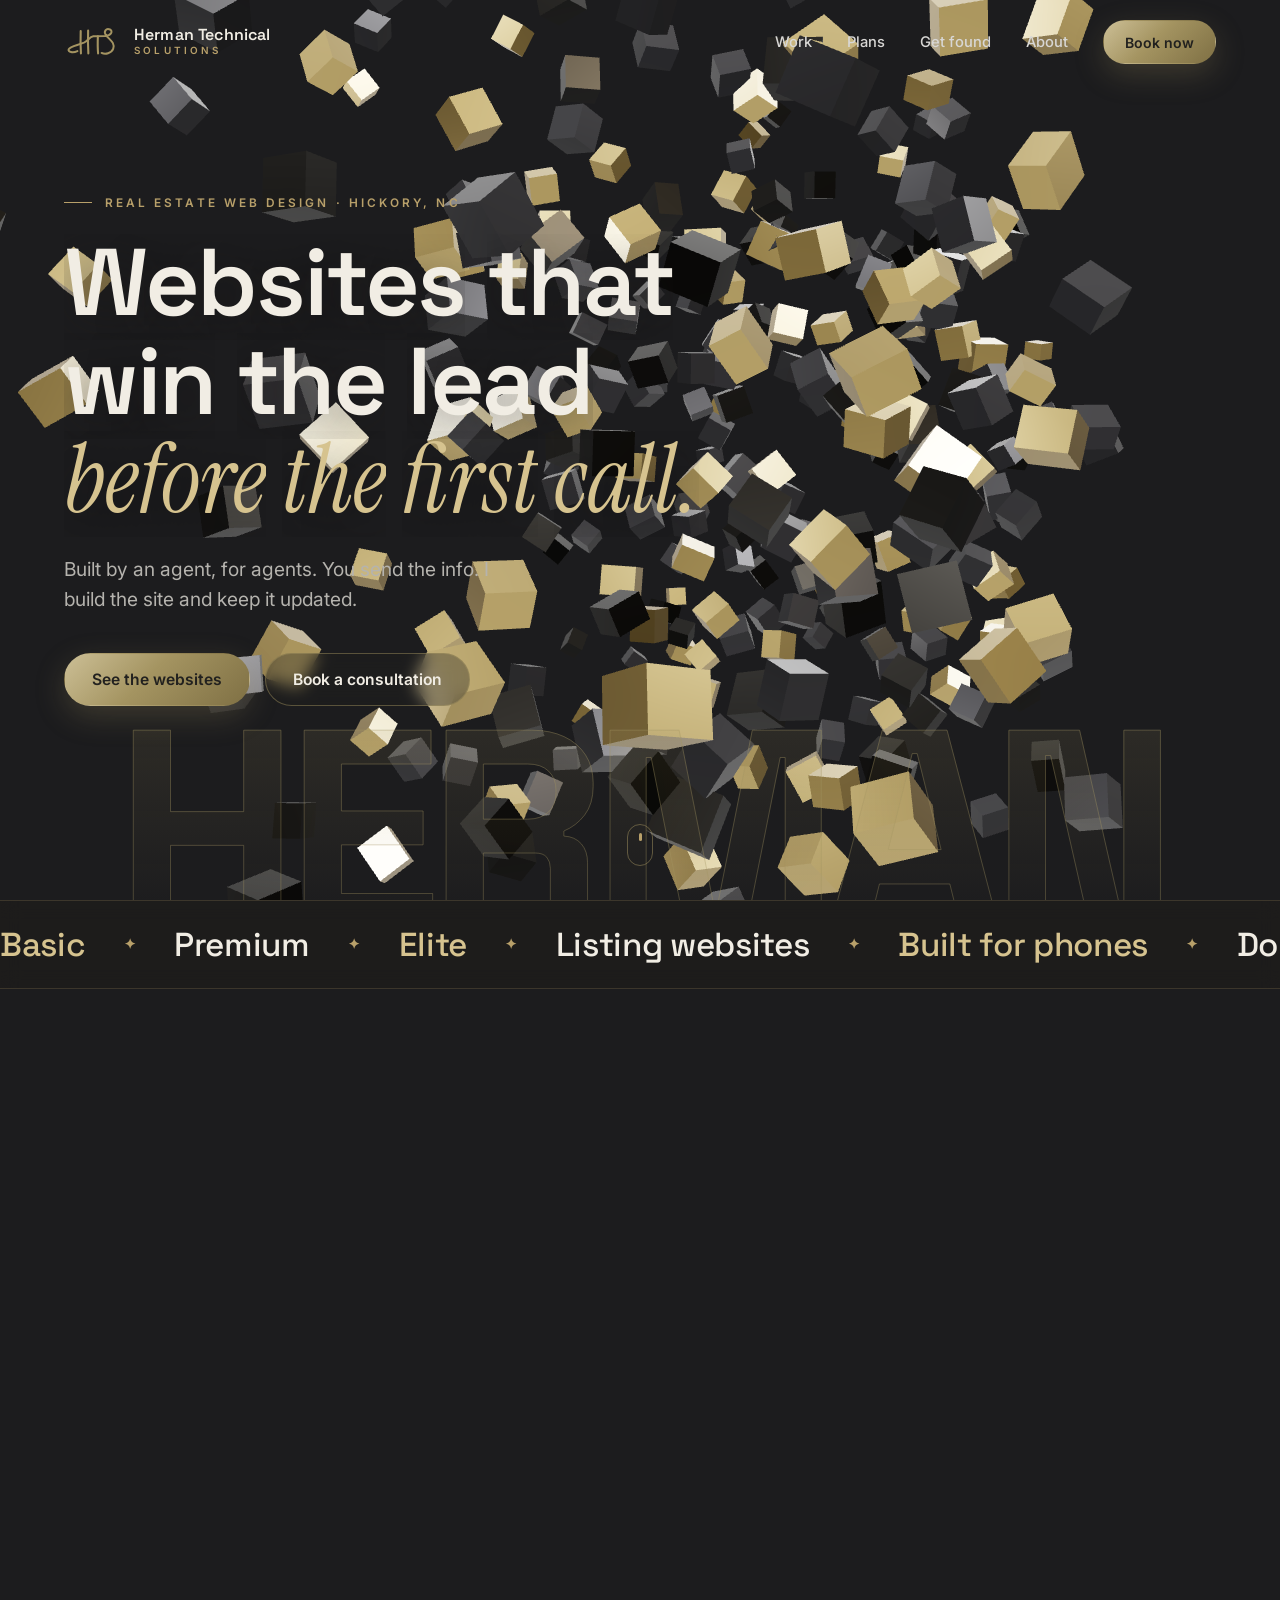
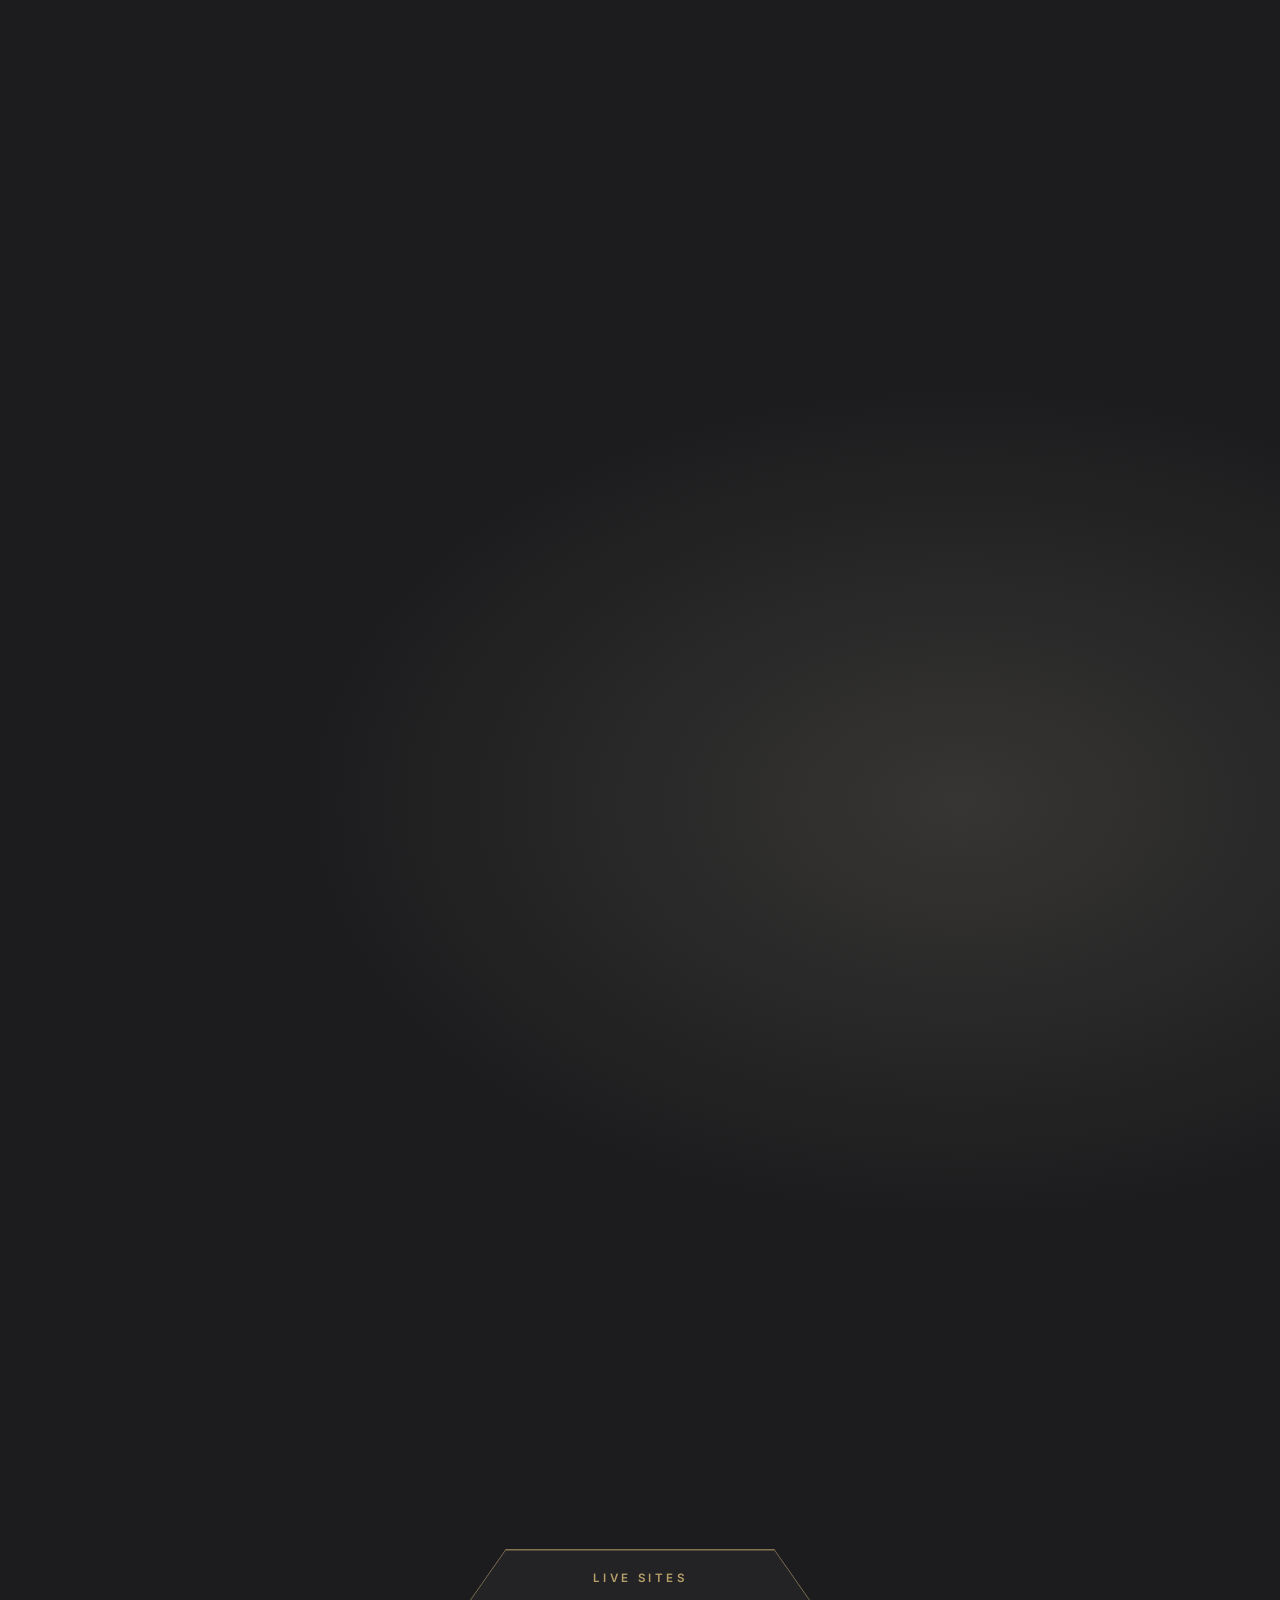
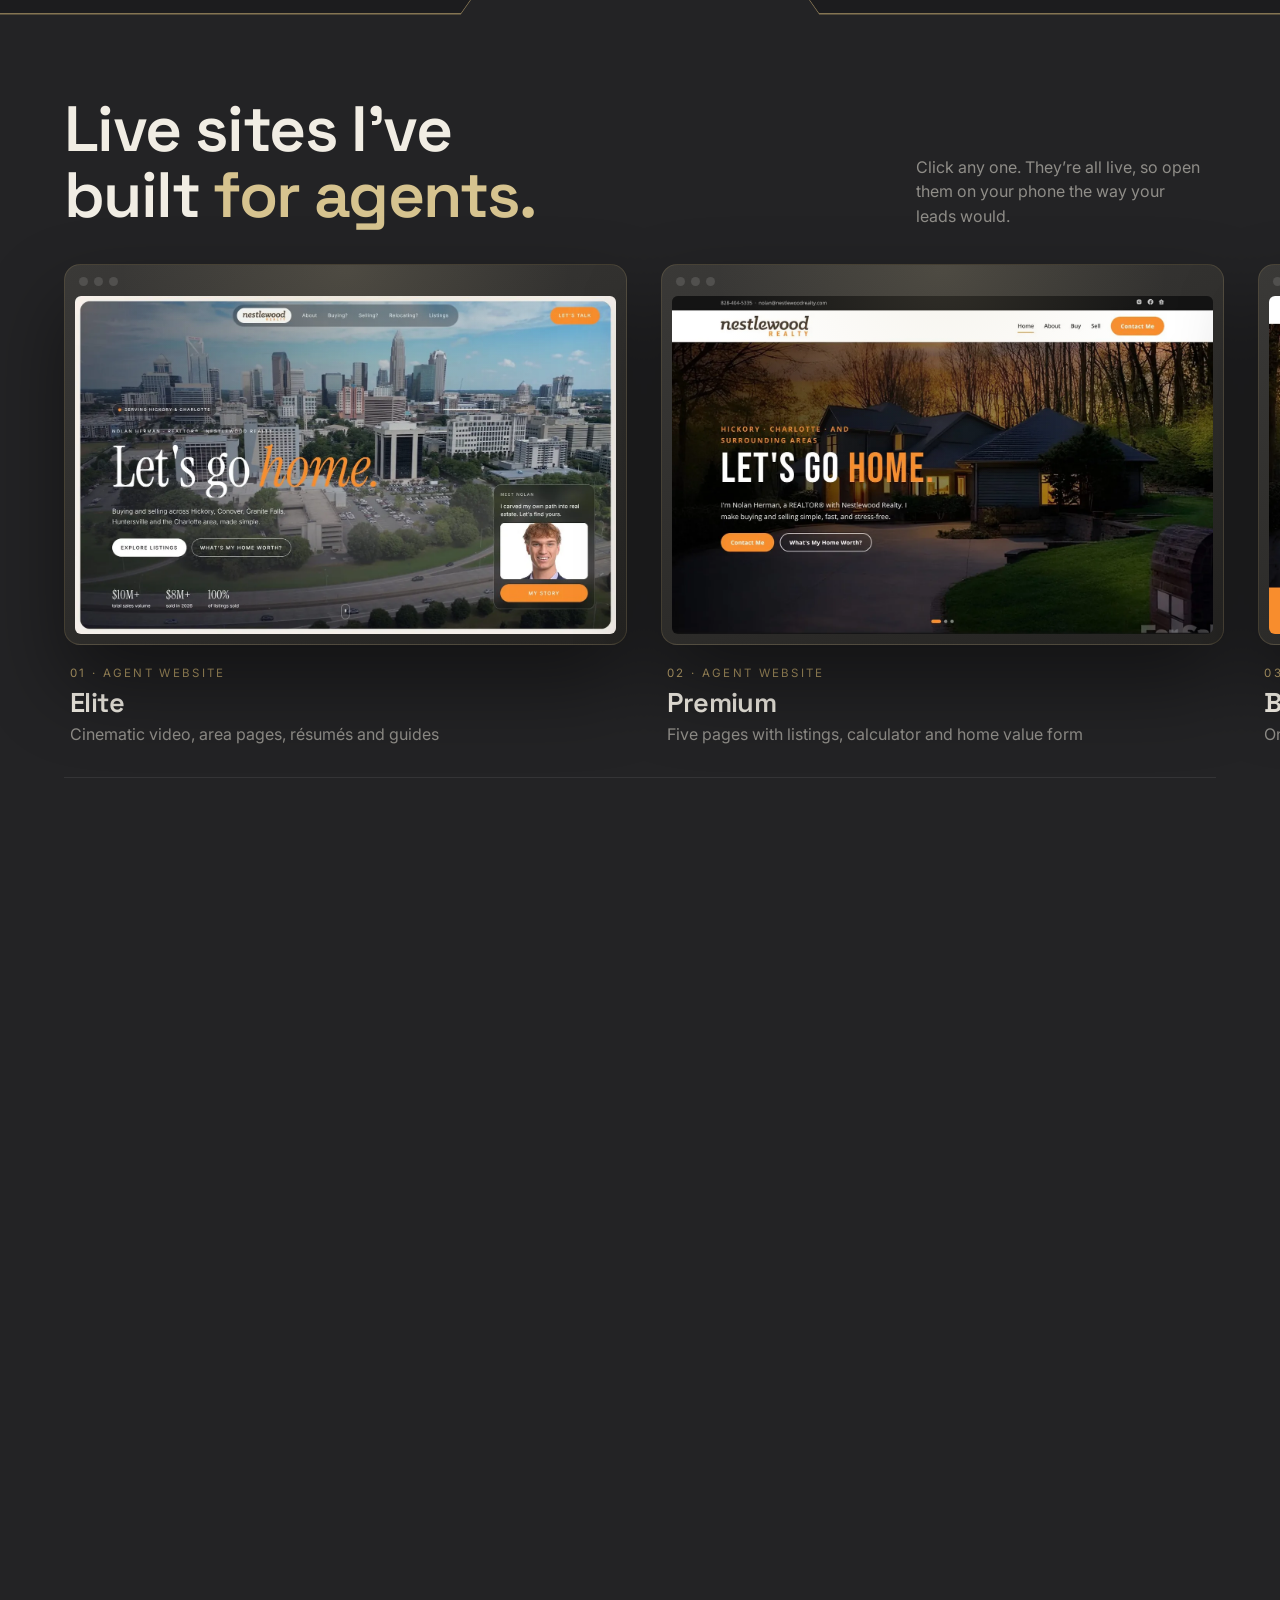
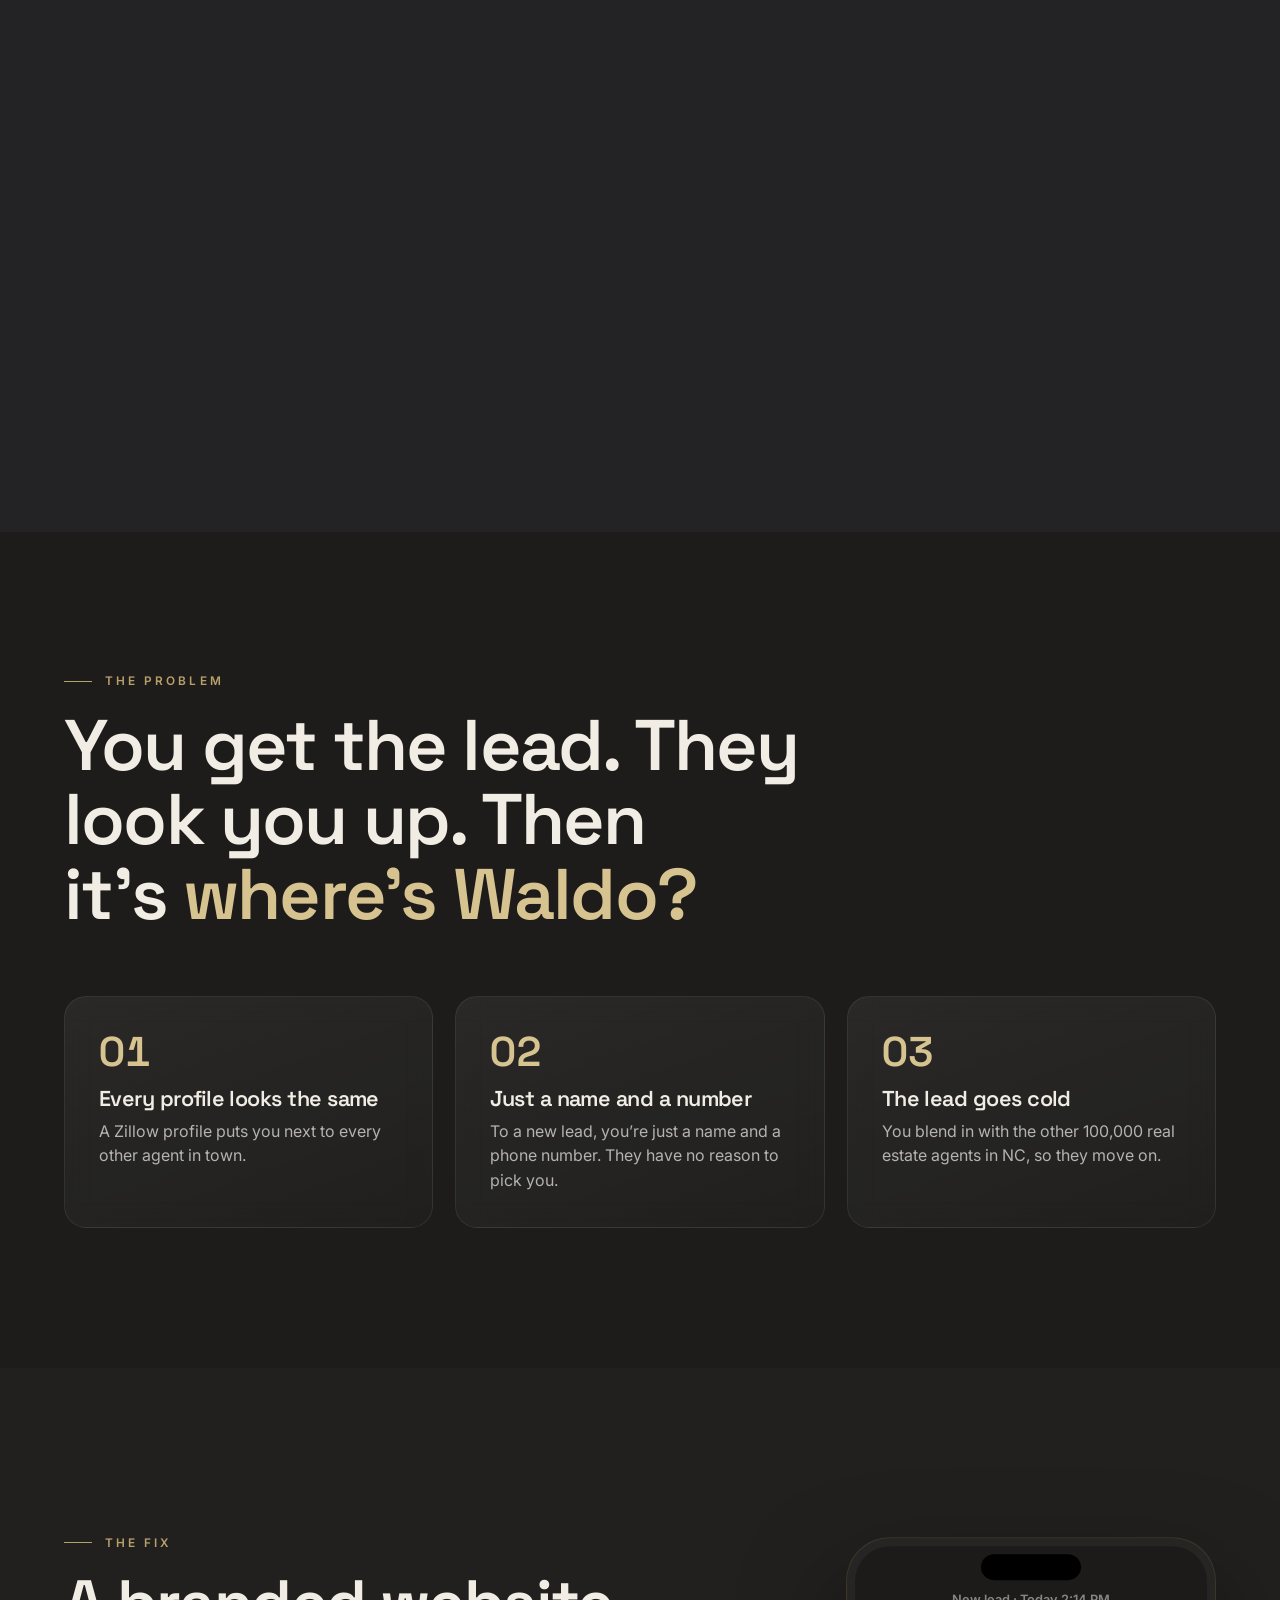
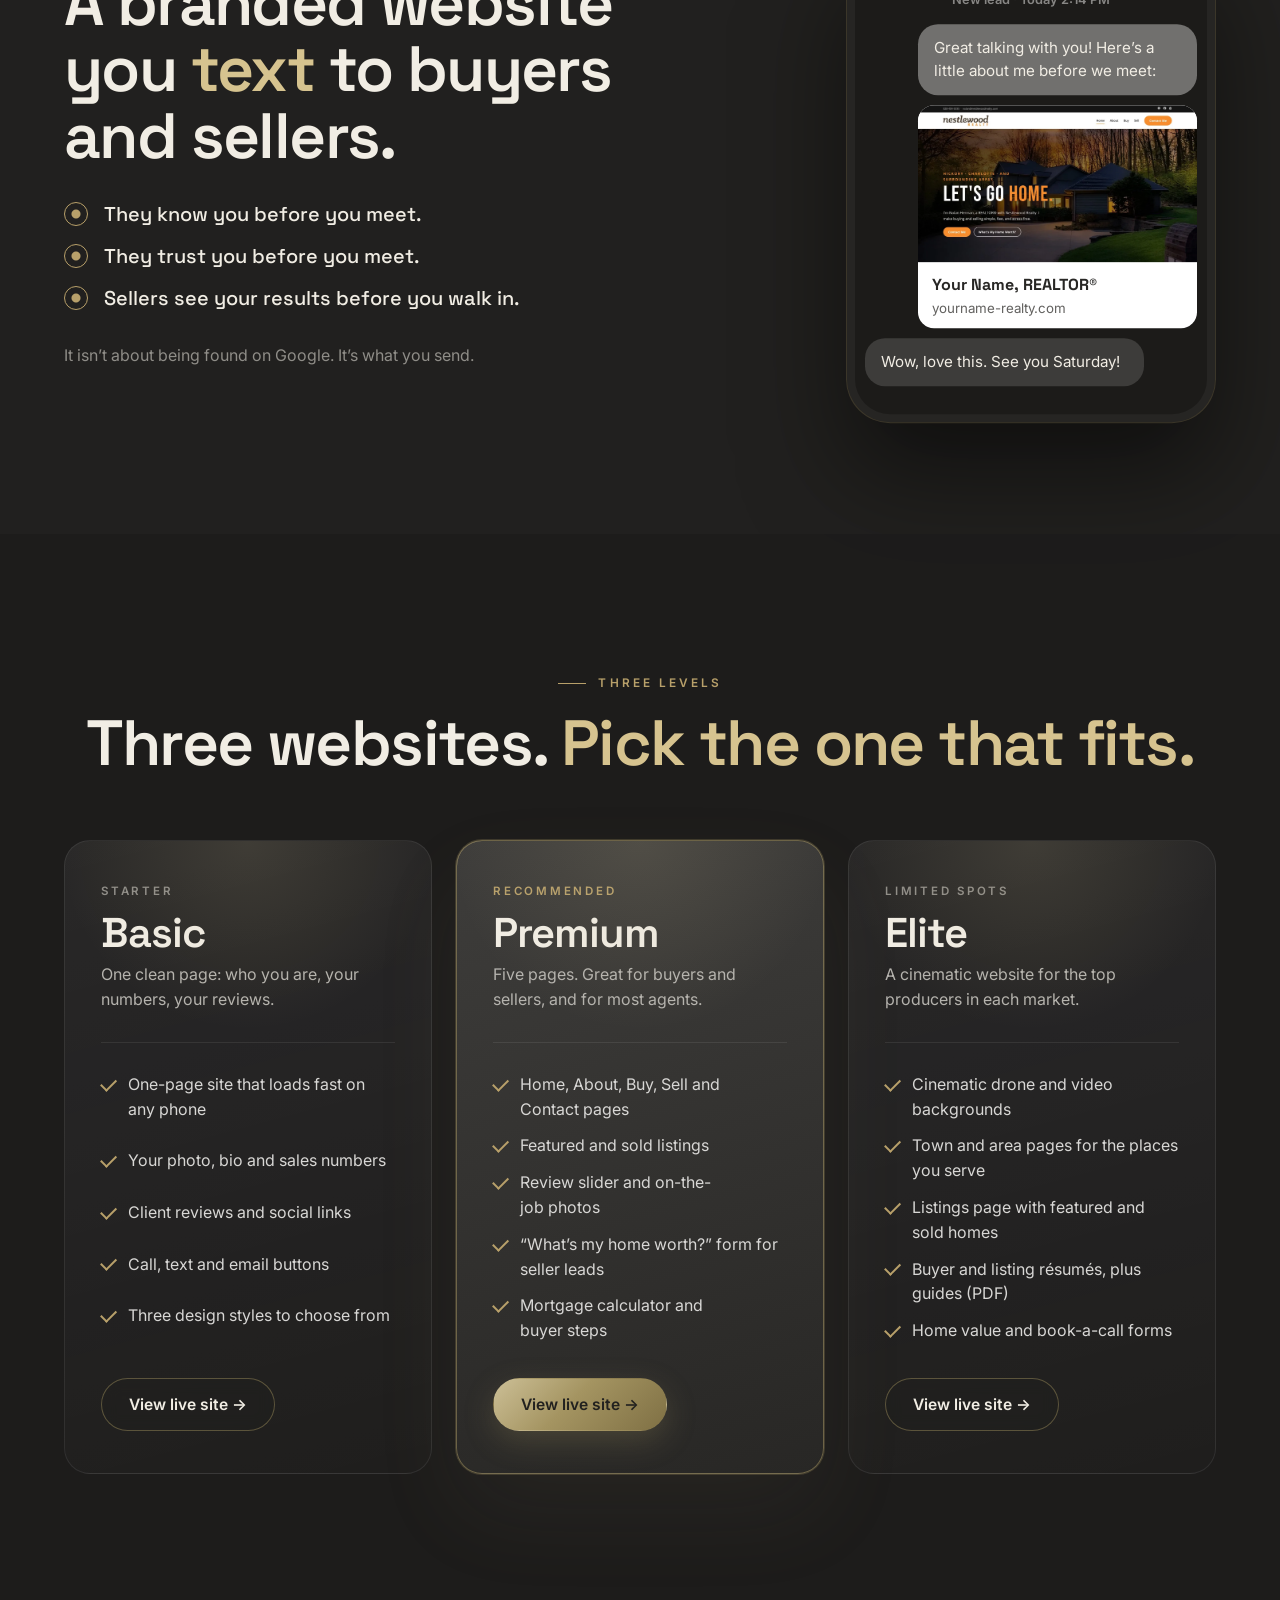
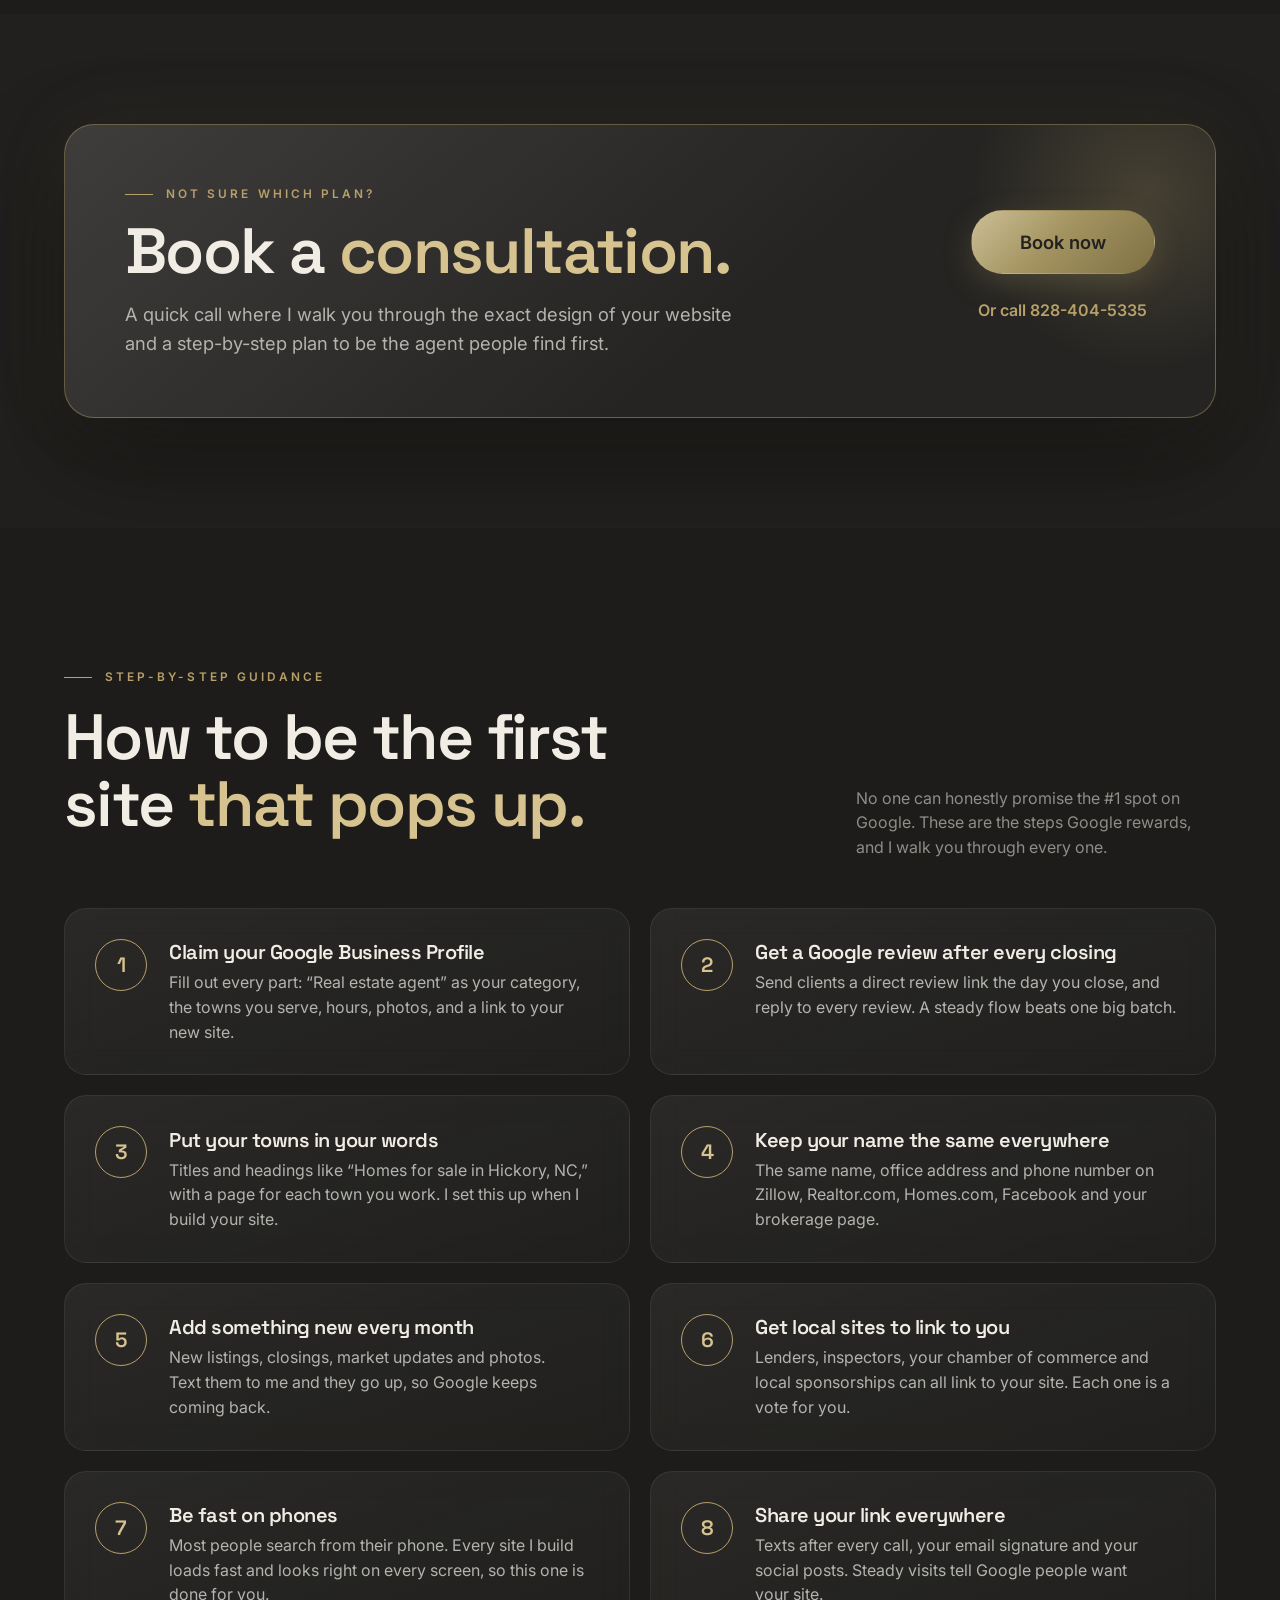
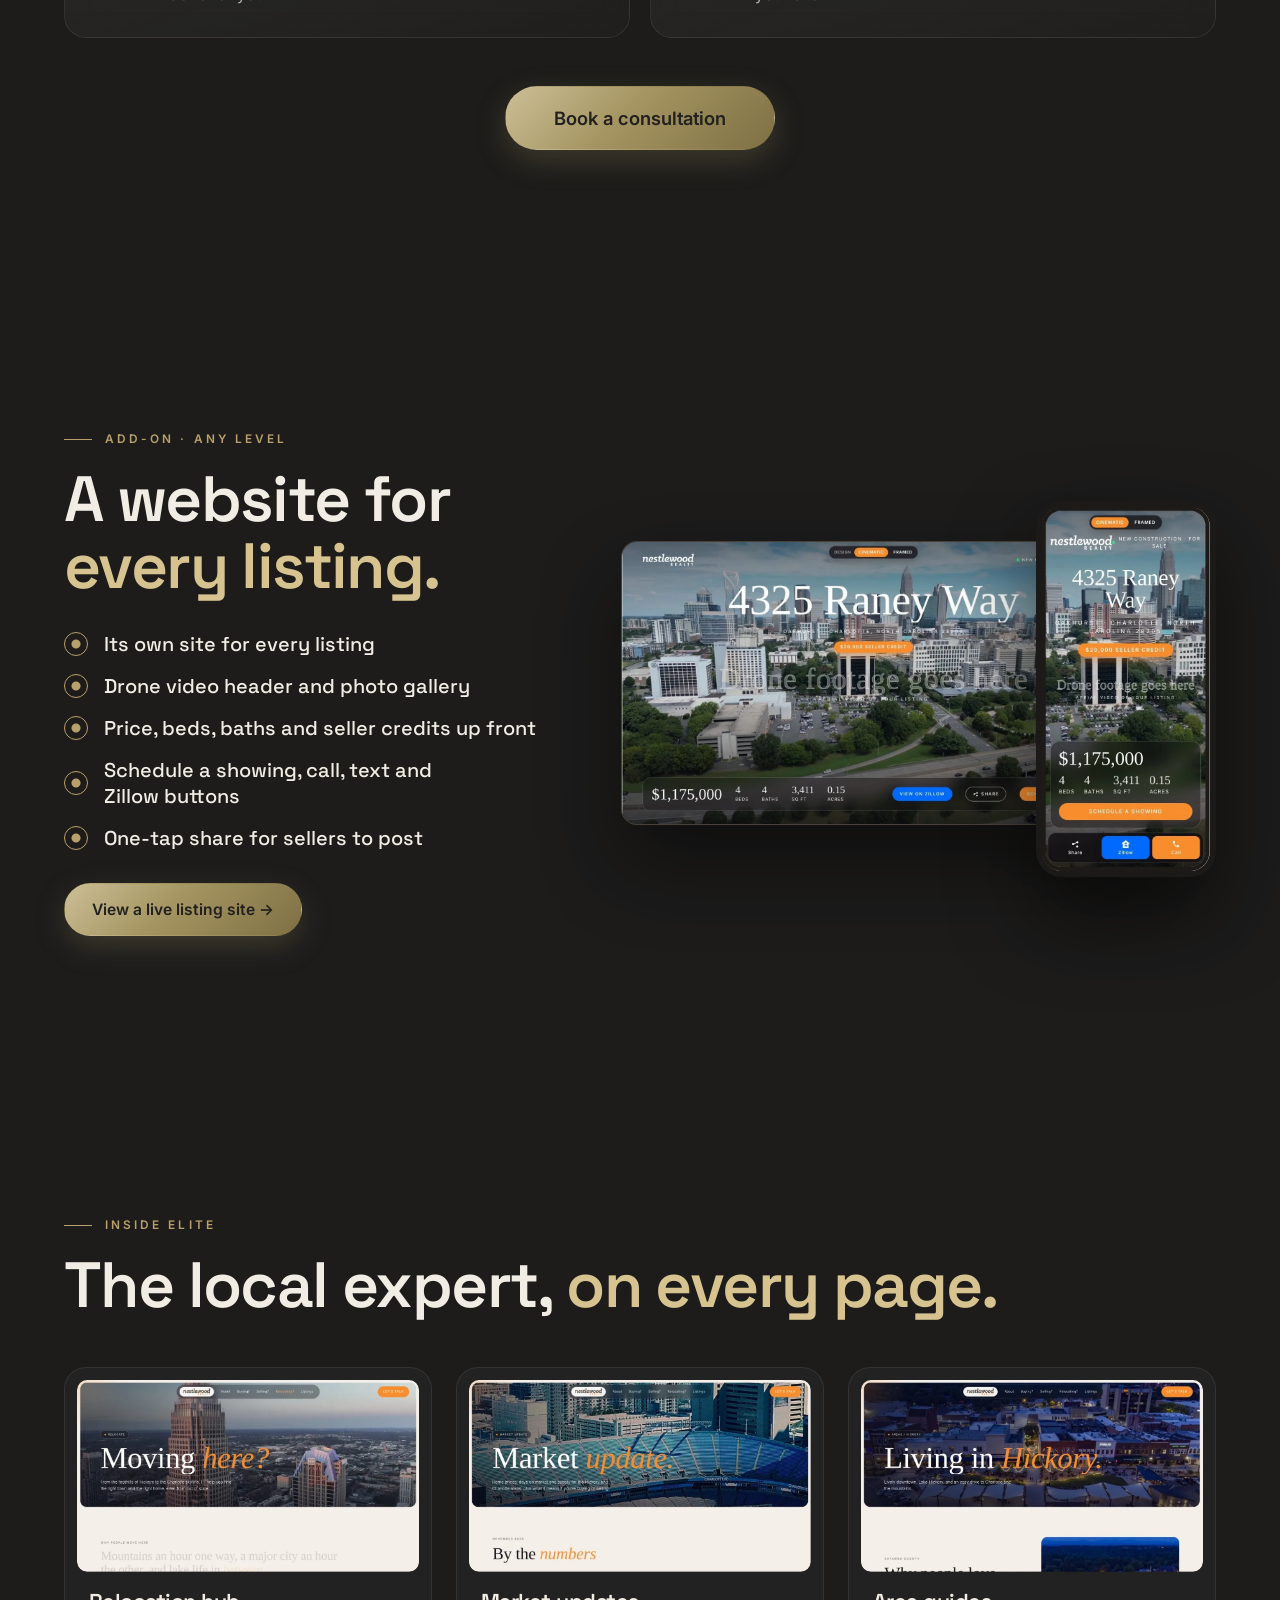
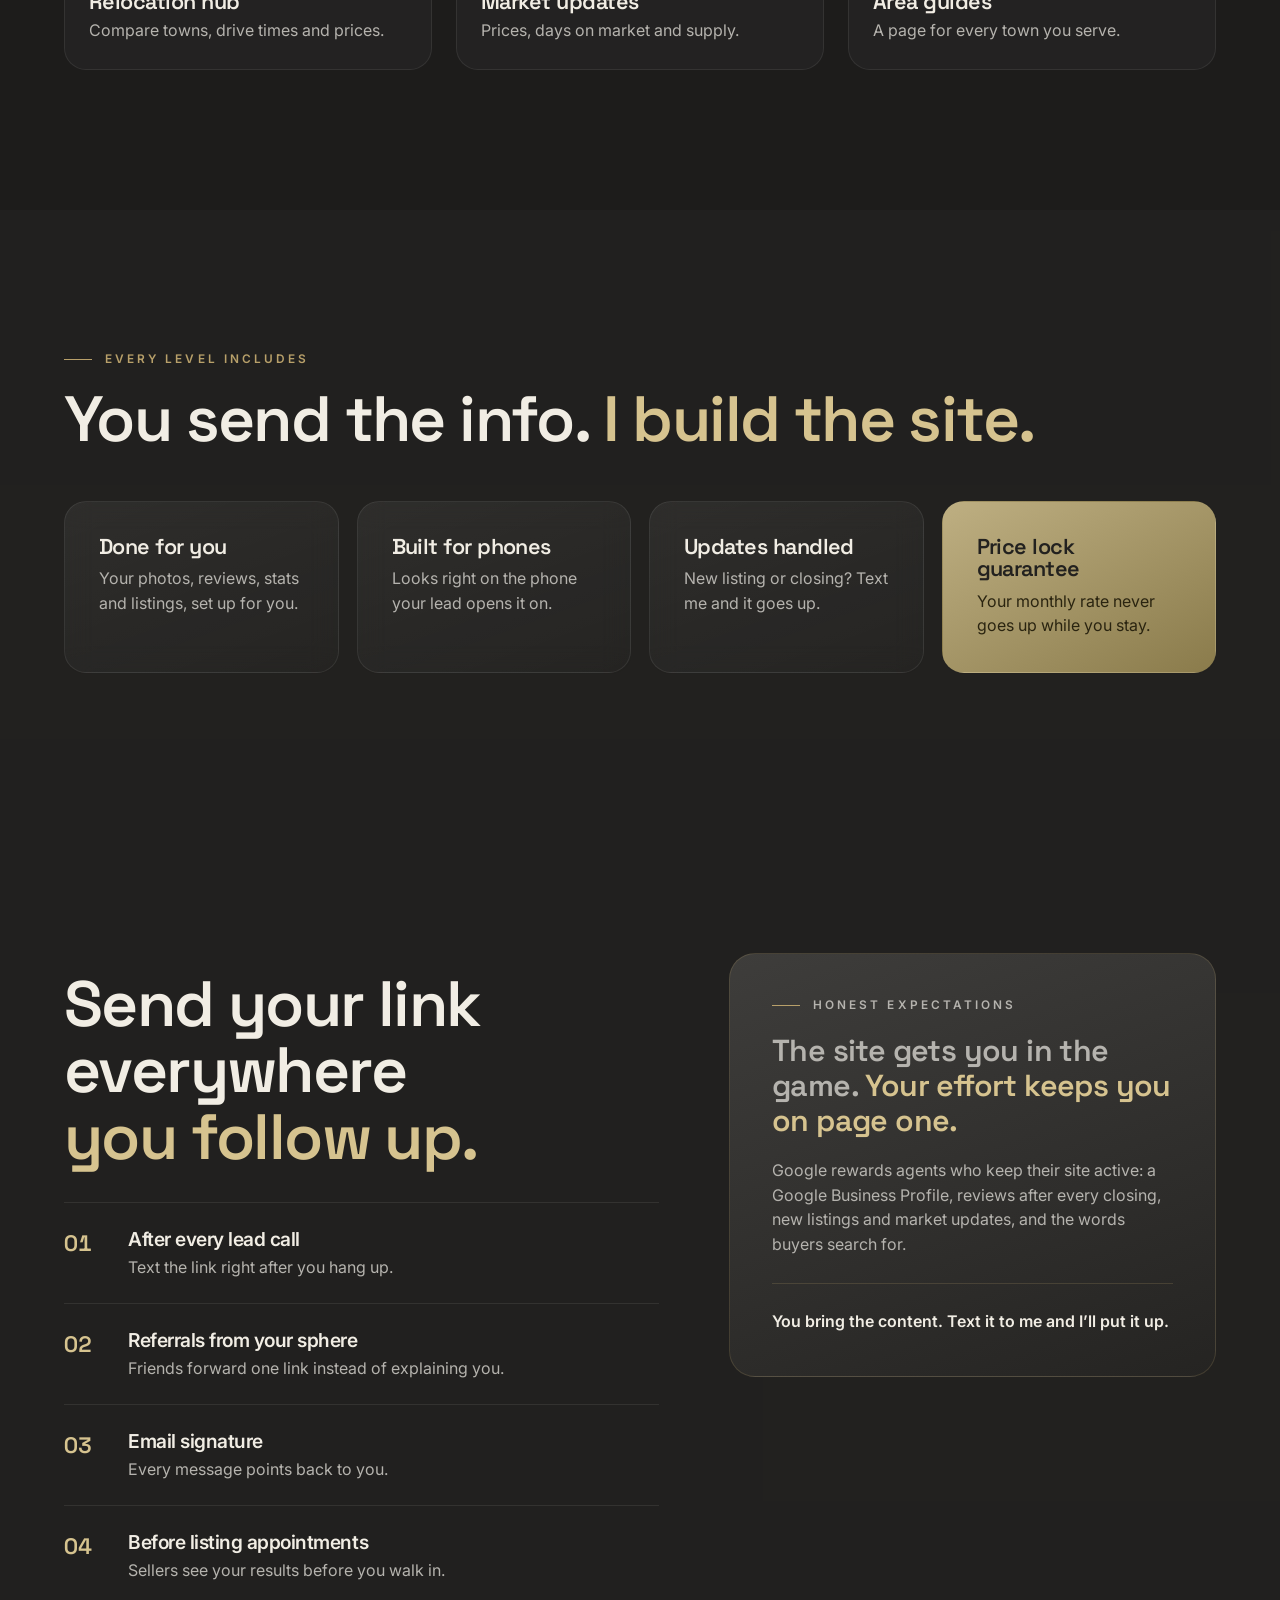
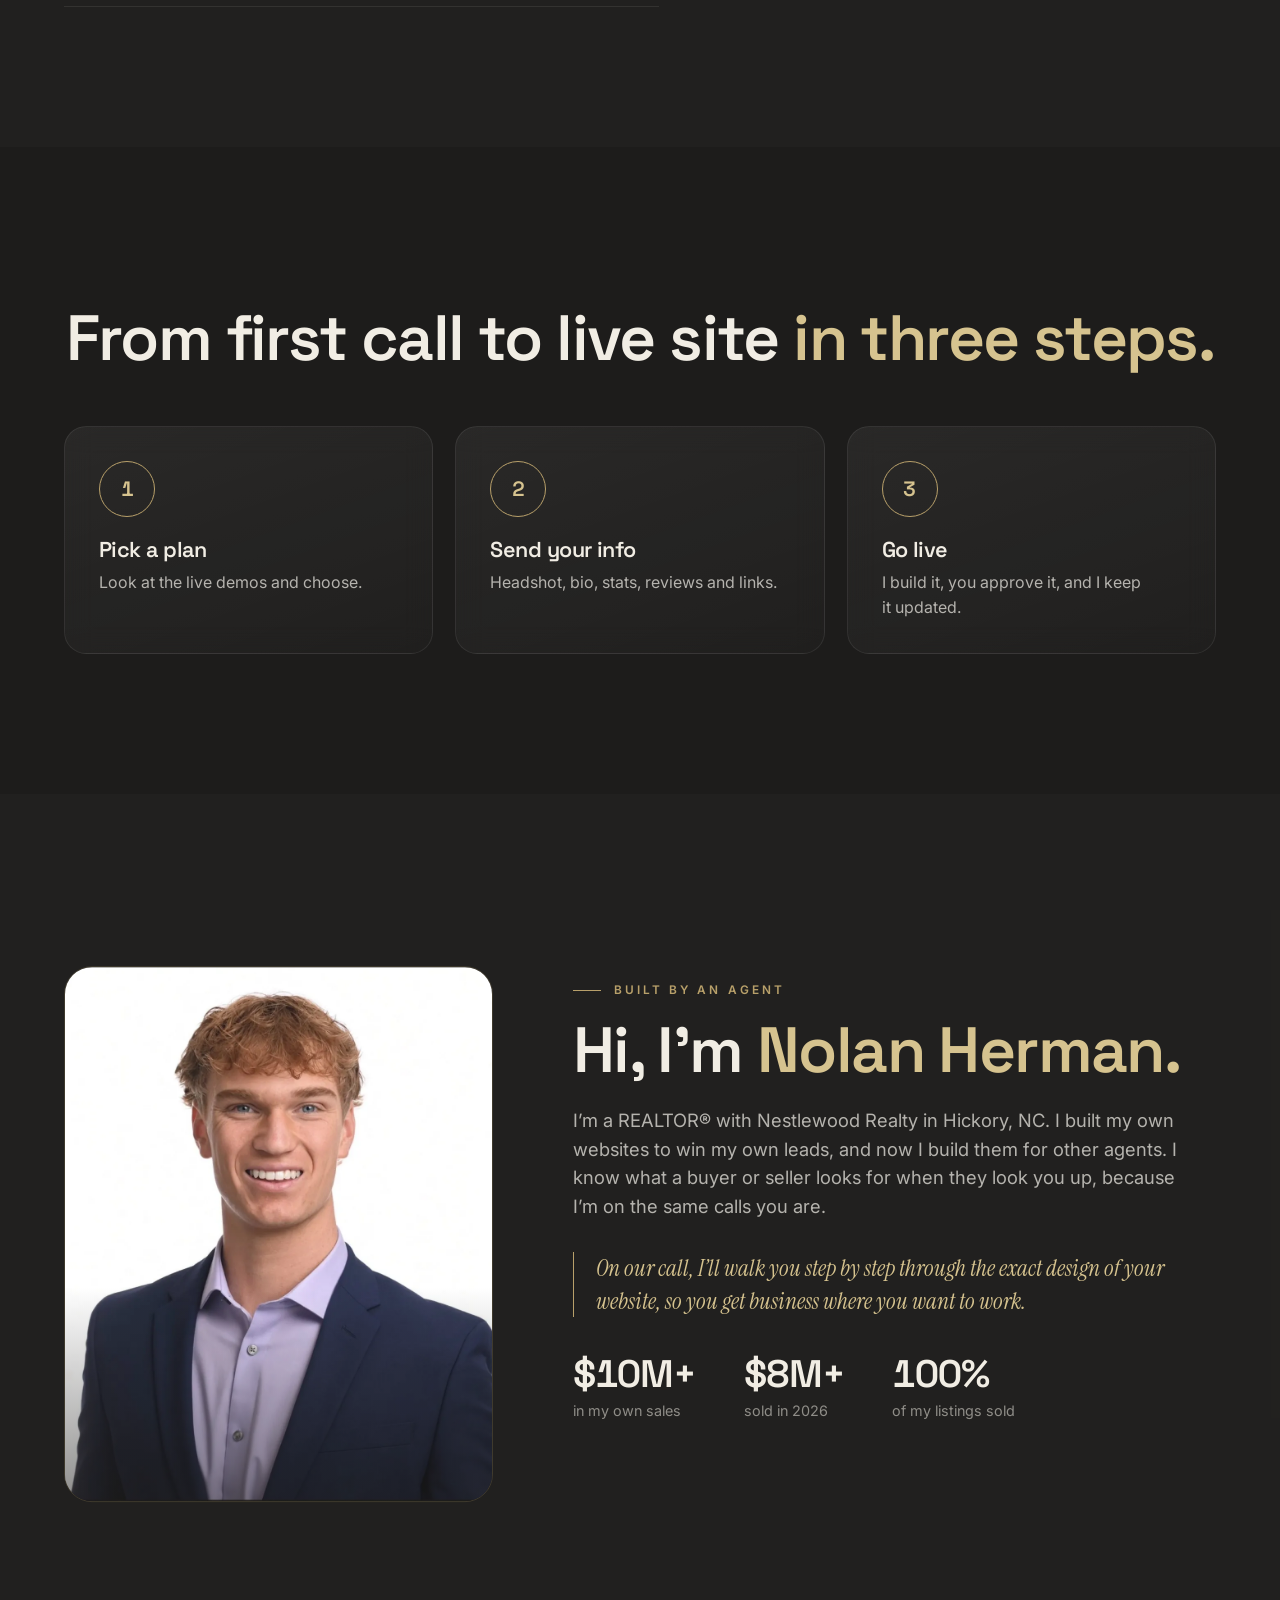
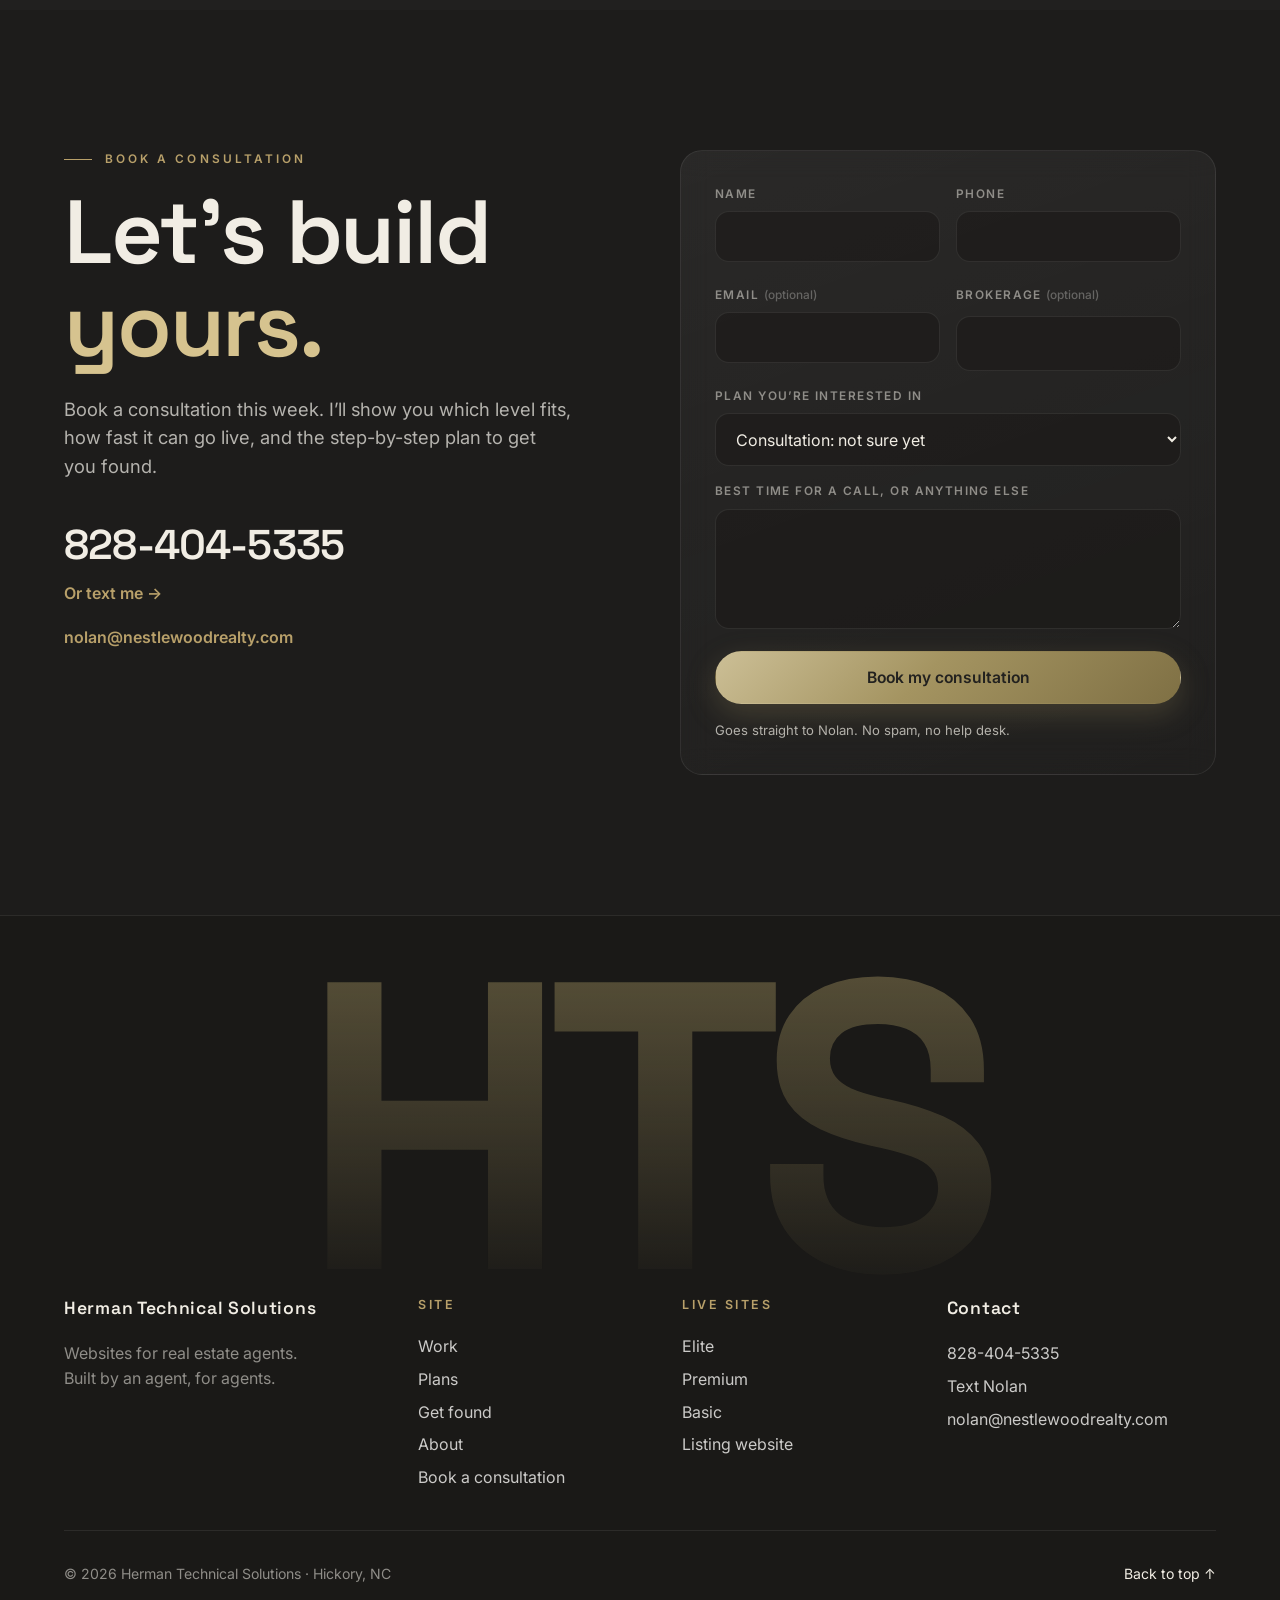
==== commit 876d083c: "Charcoal and muted gold; cube wall transition into the live sites - After the sphere breaks apart, t" ====
--- a/index.html
+++ b/index.html
@@ -5,7 +5,7 @@
 <meta name="viewport" content="width=device-width, initial-scale=1">
 <title>Herman Technical Solutions | Websites for Real Estate Agents</title>
 <meta name="description" content="Websites that win the lead before the first call. Built by an agent, for agents. Basic, Premium and Elite plans, plus listing websites.">
-<meta name="theme-color" content="#070d1c">
+<meta name="theme-color" content="#1e1d1b">
 <meta property="og:title" content="Herman Technical Solutions | Websites for Real Estate Agents">
 <meta property="og:description" content="Websites that win the lead before the first call. Built by an agent, for agents.">
 <meta property="og:image" content="https://nolanherman07-commits.github.io/HTS/images/elite.jpg">
@@ -42,7 +42,7 @@
 <header id="top">
   <div class="wrap nav">
     <a class="brand" href="#top" aria-label="Herman Technical Solutions, back to top">
-      <svg viewBox="0 0 250 130" fill="none" stroke="#d4af37" stroke-linecap="round" stroke-linejoin="round" aria-hidden="true"><path d="M72 18 C 71 48 71 82 73 114" stroke-width="9"/><path d="M104 16 C 103 48 103 82 105 114" stroke-width="9"/><path d="M146 40 C 145 66 145 92 147 114" stroke-width="9"/><path d="M58 104 C 38 113 16 108 20 97 C 26 83 56 80 86 68 C 104 60 110 42 126 40 L 178 39 C 204 37 212 18 198 11 C 182 4 168 20 182 37 C 198 56 222 70 212 95 C 204 114 178 120 162 112" stroke-width="8.5"/></svg>
+      <svg viewBox="0 0 250 130" fill="none" stroke="#a49461" stroke-linecap="round" stroke-linejoin="round" aria-hidden="true"><path d="M72 18 C 71 48 71 82 73 114" stroke-width="9"/><path d="M104 16 C 103 48 103 82 105 114" stroke-width="9"/><path d="M146 40 C 145 66 145 92 147 114" stroke-width="9"/><path d="M58 104 C 38 113 16 108 20 97 C 26 83 56 80 86 68 C 104 60 110 42 126 40 L 178 39 C 204 37 212 18 198 11 C 182 4 168 20 182 37 C 198 56 222 70 212 95 C 204 114 178 120 162 112" stroke-width="8.5"/></svg>
       <span><b>Herman Technical</b><small>SOLUTIONS</small></span>
     </a>
     <nav>
@@ -86,6 +86,15 @@
     <span>Basic</span><b>✦</b><span>Premium</span><b>✦</b><span>Elite</span><b>✦</b><span>Listing websites</span><b>✦</b><span>Built for phones</span><b>✦</b><span>Done for you</span><b>✦</b>
   </div>
 </div>
+
+<!-- Transition: the cubes come back, become a wall of tiles, flip gold, then burst into the live sites -->
+<section class="warp" id="warp" aria-label="Most agent websites look the same. Yours shouldn’t.">
+  <div class="warp-pin">
+    <div class="warp-rays" aria-hidden="true"></div>
+    <p class="warp-line l1" aria-hidden="true">Most agent websites look <span>the same.</span></p>
+    <p class="warp-line l2" aria-hidden="true">Yours <span>shouldn’t.</span></p>
+  </div>
+</section>
 
 <!-- Our work: pinned sideways scroll -->
 <section class="work" id="work">
--- a/css/site.css
+++ b/css/site.css
@@ -1,6 +1,6 @@
 :root{
-  --bg:#070d1c; --navy:#14213d; --navy-2:#1b2c55; --line:rgba(212,175,55,.18); --line-2:rgba(255,255,255,.08);
-  --gold:#d4af37; --gold-2:#f0d27a; --gold-3:#a8841c; --cream:#f3eee2; --soft:#aab4c8; --muted:#8792a8;
+  --bg:#1c1c1e; --navy:#2a2a2d; --navy-2:#343437; --panel-base:#232325; --line:rgba(184,160,106,.2); --line-2:rgba(255,255,255,.08);
+  --gold:#b8a06a; --gold-2:#d6c38f; --gold-3:#8a7647; --cream:#f1ede4; --soft:#b5b3ae; --muted:#8f8d88;
   --head:'Space Grotesk', Arial, sans-serif; --body:'Inter', Arial, sans-serif; --serif:'Instrument Serif', Georgia, serif;
   --ease:cubic-bezier(.2,.8,.2,1);
   --r-sm:10px; --r-md:16px; --r-lg:22px; --r-xl:28px;
@@ -8,7 +8,7 @@
 }
 *{box-sizing:border-box;margin:0;padding:0}
 html{scroll-behavior:smooth;background:var(--bg)}
-body{font-family:var(--body);color:var(--cream);background:radial-gradient(1100px 700px at 75% 15%, #172650 0%, transparent 60%), var(--bg);line-height:1.55;-webkit-font-smoothing:antialiased;overflow-x:hidden}
+body{font-family:var(--body);color:var(--cream);background:radial-gradient(1100px 700px at 75% 15%, #363533 0%, transparent 60%), var(--bg);line-height:1.55;-webkit-font-smoothing:antialiased;overflow-x:hidden}
 img{max-width:100%;height:auto;display:block}
 a{color:inherit}
 h1,h2,h3{font-family:var(--head);font-weight:600;line-height:1.04;letter-spacing:-.025em;text-wrap:balance}
@@ -30,11 +30,11 @@
 /* buttons */
 .btn{position:relative;display:inline-flex;align-items:center;justify-content:center;gap:.5rem;padding:1rem 1.7rem;border-radius:999px;font:600 .98rem var(--body);text-decoration:none;border:1px solid transparent;cursor:pointer;overflow:hidden;transition:scale .15s ease,color .3s,border-color .3s,background .3s,box-shadow .35s}
 .btn:active{scale:.97}
-.btn.gold{background:linear-gradient(135deg,#f3d77d 0%,#d4af37 45%,#a8841c 100%);color:#0a1122;box-shadow:0 10px 30px rgba(212,175,55,.25)}
+.btn.gold{background:linear-gradient(135deg,#ccbf96 0%,#a49461 45%,#7f7044 100%);color:#22211f;box-shadow:0 10px 30px rgba(164,148,97,.25)}
 .btn.gold::after{content:"";position:absolute;inset:0;background:linear-gradient(110deg,transparent 30%,rgba(255,255,255,.55) 50%,transparent 70%);transform:translateX(-120%);transition:transform .8s var(--ease)}
 .btn.gold:hover::after{transform:translateX(120%)}
-.btn.gold:hover{box-shadow:0 16px 40px rgba(212,175,55,.4)}
-.btn.ghost,.btn.line{border-color:rgba(212,175,55,.45);color:var(--cream);background:rgba(10,17,34,.35);backdrop-filter:blur(8px)}
+.btn.gold:hover{box-shadow:0 16px 40px rgba(164,148,97,.4)}
+.btn.ghost,.btn.line{border-color:rgba(164,148,97,.45);color:var(--cream);background:rgba(34,33,31,.35);backdrop-filter:blur(8px)}
 .btn.ghost:hover,.btn.line:hover{border-color:var(--gold-2);color:var(--gold-2)}
 
 /* background layers */
@@ -47,21 +47,21 @@
 /* cursor */
 #cursor{position:fixed;left:0;top:0;width:34px;height:34px;margin:-17px 0 0 -17px;border:1px solid var(--gold);border-radius:50%;z-index:200;pointer-events:none;opacity:0;transition:width .3s var(--ease),height .3s var(--ease),margin .3s var(--ease),background .3s,opacity .3s;mix-blend-mode:difference}
 #cursor.on{opacity:1}
-#cursor.big{width:70px;height:70px;margin:-35px 0 0 -35px;background:rgba(212,175,55,.15)}
+#cursor.big{width:70px;height:70px;margin:-35px 0 0 -35px;background:rgba(164,148,97,.15)}
 @media (hover:none){#cursor{display:none}}
 
 /* ================= INTRO ================= */
 #intro{position:fixed;inset:0;z-index:300;pointer-events:none;display:none}
 .js.intro-run #intro{display:block;pointer-events:auto;cursor:pointer}
 .js.intro-done #intro{display:none}
-#intro .panel{position:absolute;left:0;right:0;height:50.5%;background:#050a16;transition:transform 1.1s cubic-bezier(.77,0,.18,1)}
+#intro .panel{position:absolute;left:0;right:0;height:50.5%;background:#1b1a18;transition:transform 1.1s cubic-bezier(.77,0,.18,1)}
 #intro .panel.top{top:0}
 #intro .panel.bottom{bottom:0}
 .opened #intro .panel.top{transform:translateY(-101%)}
 .opened #intro .panel.bottom{transform:translateY(101%)}
 .intro-center{position:absolute;inset:0;display:grid;place-content:center;justify-items:center;gap:22px;transition:opacity .5s ease,transform 1s var(--ease)}
 .opened .intro-center{opacity:0;transform:scale(1.15)}
-.intro-logo{width:min(300px,60vw);stroke:var(--gold);filter:drop-shadow(0 0 18px rgba(212,175,55,.45))}
+.intro-logo{width:min(300px,60vw);stroke:var(--gold);filter:drop-shadow(0 0 18px rgba(164,148,97,.45))}
 .intro-logo path{stroke-dasharray:420;stroke-dashoffset:420;animation:draw 1.1s var(--ease) forwards}
 .intro-logo .d1{animation-delay:.15s}
 .intro-logo .d2{animation-delay:.3s}
@@ -71,21 +71,21 @@
 .intro-word{overflow:hidden;font:600 .82rem var(--body);letter-spacing:.5em;color:var(--gold-2);padding-left:.5em}
 .intro-word span{display:block;transform:translateY(110%);animation:up .9s var(--ease) 1.2s forwards}
 @keyframes up{to{transform:none}}
-.intro-line{width:220px;height:1px;background:rgba(212,175,55,.2);overflow:hidden}
+.intro-line{width:220px;height:1px;background:rgba(164,148,97,.2);overflow:hidden}
 .intro-line i{display:block;height:100%;background:var(--gold);transform:scaleX(0);transform-origin:left;animation:fill 2.2s cubic-bezier(.6,0,.2,1) .1s forwards}
 @keyframes fill{to{transform:scaleX(1)}}
 
 /* ================= HEADER ================= */
 header{position:fixed;inset:0 0 auto;z-index:100;transition:background .4s,backdrop-filter .4s,border-color .4s,transform .8s var(--ease);border-bottom:1px solid transparent;transform:translateY(-100%)}
 .opened header{transform:none;transition-delay:0s,0s,0s,.7s}
-header.scrolled{background:rgba(7,13,28,.72);backdrop-filter:blur(16px) saturate(1.3);border-color:var(--line-2)}
+header.scrolled{background:rgba(30,29,27,.72);backdrop-filter:blur(16px) saturate(1.3);border-color:var(--line-2)}
 .nav{display:flex;align-items:center;justify-content:space-between;height:84px}
 .brand{display:flex;align-items:center;gap:.75rem;text-decoration:none}
 .brand svg{width:58px;height:32px}
 .brand b{font-family:var(--head);font-size:1rem;font-weight:600;display:block;line-height:1.1;letter-spacing:.01em}
 .brand small{display:block;font-size:.62rem;letter-spacing:.32em;color:var(--gold);font-weight:600}
 .nav nav{display:flex;align-items:center;gap:2.2rem}
-.nav nav a:not(.btn){position:relative;color:#d7dceb;text-decoration:none;font-size:.92rem;font-weight:500}
+.nav nav a:not(.btn){position:relative;color:#d8d7d5;text-decoration:none;font-size:.92rem;font-weight:500}
 .nav nav a:not(.btn)::after{content:"";position:absolute;left:0;right:0;bottom:-6px;height:1px;background:var(--gold);transform:scaleX(0);transition:transform .4s var(--ease);transform-origin:right}
 .nav nav a:not(.btn):hover::after{transform:scaleX(1);transform-origin:left}
 .nav nav .btn{padding:.7rem 1.3rem;font-size:.88rem}
@@ -94,7 +94,7 @@
 /* ================= HERO ================= */
 .hero{min-height:100svh;display:flex;align-items:center;padding:120px 0 120px;overflow:hidden}
 .hero-inner{position:relative;z-index:2;transform:translateY(calc(var(--hero-p,0) * -80px));opacity:calc(1 - var(--hero-p,0) * 1.1)}
-.hero h1{font-size:clamp(3rem,7.4vw,6.8rem);max-width:12ch;margin:1.4rem 0 1.6rem;text-shadow:0 10px 50px rgba(7,13,28,.6)}
+.hero h1{font-size:clamp(3rem,7.4vw,6.8rem);max-width:12ch;margin:1.4rem 0 1.6rem;text-shadow:0 10px 50px rgba(30,29,27,.6)}
 .hero h1 em{display:inline}
 .hero .sub{font-size:1.2rem;color:var(--soft);max-width:470px}
 .hero .ctas{display:flex;gap:.9rem;flex-wrap:wrap;margin-top:2.4rem}
@@ -105,20 +105,20 @@
 .opened .hero-in{opacity:1;transform:none}
 .skip-intro .w>span,.skip-intro .hero-in{transition-delay:0s}
 .giant{position:absolute;left:0;right:0;bottom:-4vw;z-index:1;text-align:center;pointer-events:none;overflow:hidden;line-height:.8}
-.giant span{display:inline-block;font:700 clamp(6rem,22vw,22rem) var(--head);letter-spacing:-.05em;color:transparent;-webkit-text-stroke:1px rgba(212,175,55,.35);background:linear-gradient(180deg,rgba(212,175,55,.18),rgba(212,175,55,0) 75%);-webkit-background-clip:text;background-clip:text;transform:translateY(calc(18% - var(--hero-p,0) * 20%));opacity:0;transition:opacity 1.6s ease 1.4s}
+.giant span{display:inline-block;font:700 clamp(6rem,22vw,22rem) var(--head);letter-spacing:-.05em;color:transparent;-webkit-text-stroke:1px rgba(164,148,97,.35);background:linear-gradient(180deg,rgba(164,148,97,.18),rgba(164,148,97,0) 75%);-webkit-background-clip:text;background-clip:text;transform:translateY(calc(18% - var(--hero-p,0) * 20%));opacity:0;transition:opacity 1.6s ease 1.4s}
 .opened .giant span{opacity:1}
-.scroll-cue{position:absolute;left:50%;bottom:34px;z-index:3;width:26px;height:42px;margin-left:-13px;border:1px solid rgba(212,175,55,.5);border-radius:20px}
+.scroll-cue{position:absolute;left:50%;bottom:34px;z-index:3;width:26px;height:42px;margin-left:-13px;border:1px solid rgba(164,148,97,.5);border-radius:20px}
 .scroll-cue i{position:absolute;left:50%;top:8px;width:3px;height:8px;margin-left:-1.5px;border-radius:2px;background:var(--gold);animation:cue 1.8s ease-in-out infinite}
 @keyframes cue{0%{opacity:0;transform:translateY(0)}40%{opacity:1}100%{opacity:0;transform:translateY(14px)}}
 @media(max-width:760px){
   .hero{align-items:flex-start;padding-top:250px}
-  .hero::before{content:"";position:absolute;inset:0;z-index:1;background:linear-gradient(180deg,transparent 30%,rgba(7,13,28,.55) 60%,rgba(7,13,28,.2));pointer-events:none}
+  .hero::before{content:"";position:absolute;inset:0;z-index:1;background:linear-gradient(180deg,transparent 30%,rgba(30,29,27,.55) 60%,rgba(30,29,27,.2));pointer-events:none}
   .hero h1{font-size:clamp(2.6rem,11vw,3.6rem)}
   .giant{bottom:-2vw}
 }
 
 /* ================= MARQUEE ================= */
-.marquee{position:relative;z-index:2;border-block:1px solid var(--line);background:rgba(7,13,28,.75);backdrop-filter:blur(10px);overflow:hidden;padding:22px 0}
+.marquee{position:relative;z-index:2;border-block:1px solid var(--line);background:rgba(30,29,27,.75);backdrop-filter:blur(10px);overflow:hidden;padding:22px 0}
 .mq{display:flex;gap:2.4rem;width:max-content;animation:mq 34s linear infinite;align-items:center}
 .mq span{font:500 clamp(1.4rem,2.6vw,2.2rem) var(--head);letter-spacing:-.01em;white-space:nowrap}
 .mq span:nth-of-type(odd){color:var(--gold-2)}
@@ -126,17 +126,17 @@
 @keyframes mq{to{transform:translateX(-50%)}}
 
 /* ================= WORK ================= */
-.work{background:linear-gradient(180deg,rgba(7,13,28,.88),rgba(7,13,28,.94))}
+.work{background:var(--panel-base)}
 .work-pin{position:relative;height:100vh;min-height:620px;display:flex;flex-direction:column;justify-content:center;padding:96px 0 36px;overflow:hidden}
 .work-head{display:flex;justify-content:space-between;align-items:flex-end;gap:2rem;margin-bottom:2.2rem}
 .work-head h2{font-size:clamp(2.3rem,5vw,4.2rem);margin-top:1rem}
 .work-head .muted{max-width:300px}
 .track{display:flex;gap:34px;padding:0 5vw;will-change:transform;width:max-content}
 .shot{display:block;width:min(680px,44vw,calc((100vh - 330px) * 1.6));text-decoration:none;transform-style:preserve-3d}
-.frame{position:relative;border-radius:16px;background:linear-gradient(160deg,#1c2a4f,#0c1428);padding:10px;border:1px solid var(--line);box-shadow:0 40px 80px rgba(0,0,0,.45);overflow:hidden}
-.frame::after{content:"";position:absolute;inset:0;background:radial-gradient(500px circle at var(--mx,50%) var(--my,0%),rgba(240,210,122,.16),transparent 45%);pointer-events:none}
+.frame{position:relative;border-radius:16px;background:linear-gradient(160deg,#3a3937,#252422);padding:10px;border:1px solid var(--line);box-shadow:0 40px 80px rgba(0,0,0,.45);overflow:hidden}
+.frame::after{content:"";position:absolute;inset:0;background:radial-gradient(500px circle at var(--mx,50%) var(--my,0%),rgba(201,187,147,.16),transparent 45%);pointer-events:none}
 .frame .dots{display:flex;gap:6px;padding:2px 4px 10px}
-.frame .dots i{width:9px;height:9px;border-radius:50%;background:#33436b}
+.frame .dots i{width:9px;height:9px;border-radius:50%;background:#51504e}
 .frame img{border-radius:6px;aspect-ratio:16/10;object-fit:cover;object-position:top;width:100%;transition:transform 1s var(--ease)}
 .shot:hover .frame img{transform:scale(1.04)}
 .cap{display:grid;gap:2px;padding:20px 6px 0}
@@ -155,9 +155,9 @@
 }
 
 /* ================= SHARED PANELS ================= */
-.problem,.plans,.elite,.how,.contact{background:rgba(7,13,28,.86)}
-.fix,.compare,.includes,.usage,.about{background:rgba(10,18,38,.9)}
-.addon{background:rgba(7,13,28,.86)}
+.problem,.plans,.elite,.how,.contact{background:rgba(30,29,27,.86)}
+.fix,.compare,.includes,.usage,.about{background:rgba(35,34,32,.9)}
+.addon{background:rgba(30,29,27,.86)}
 .glass{position:relative;background:linear-gradient(160deg,rgba(255,255,255,.06),rgba(255,255,255,.015));border:1px solid var(--line-2);border-radius:22px;padding:34px;backdrop-filter:blur(14px);transition:border-color .4s,box-shadow .5s}
 .glass:hover{border-color:var(--line);box-shadow:0 30px 70px rgba(0,0,0,.35)}
 .glass h3{font-size:1.35rem;margin-bottom:.5rem}
@@ -177,17 +177,17 @@
 .checks{list-style:none;display:grid;gap:1rem;margin:2rem 0}
 .checks li{display:flex;gap:1rem;align-items:center;font:500 1.25rem var(--head)}
 .checks li::before{content:"";flex:0 0 22px;height:22px;border-radius:50%;border:1px solid var(--gold);background:radial-gradient(circle,var(--gold) 0 4px,transparent 5px)}
-.phone{position:relative;width:min(370px,100%);margin-left:auto;border-radius:44px;padding:52px 18px 26px;background:#060b17;border:1px solid var(--line);box-shadow:0 50px 100px rgba(0,0,0,.5),inset 0 0 0 8px #0d1529}
+.phone{position:relative;width:min(370px,100%);margin-left:auto;border-radius:44px;padding:52px 18px 26px;background:#1c1b19;border:1px solid var(--line);box-shadow:0 50px 100px rgba(0,0,0,.5),inset 0 0 0 8px #262523}
 .phone .notch{position:absolute;top:16px;left:50%;width:100px;height:26px;margin-left:-50px;border-radius:20px;background:#000}
-.phone .t{text-align:center;color:#7f8aa3;font-size:.8rem;font-weight:600;margin-bottom:14px}
+.phone .t{text-align:center;color:#878684;font-size:.8rem;font-weight:600;margin-bottom:14px}
 .bub{border-radius:20px;padding:12px 16px;font-size:.95rem;margin-bottom:10px;max-width:84%}
-.bub.me{background:#2f7cf6;margin-left:auto}
-.bub.them{background:#232e47}
-.linkcard{background:#fff;color:#101827;border-radius:16px;overflow:hidden;margin:0 0 10px auto;max-width:84%}
+.bub.me{background:#71706e;margin-left:auto}
+.bub.them{background:#3d3c3a}
+.linkcard{background:#fff;color:#282725;border-radius:16px;overflow:hidden;margin:0 0 10px auto;max-width:84%}
 .linkcard img{aspect-ratio:16/9;object-fit:cover;object-position:top}
 .linkcard div{padding:10px 14px}
 .linkcard b{font-family:var(--head)}
-.linkcard small{display:block;color:#5b6475}
+.linkcard small{display:block;color:#62615f}
 .phone .bub,.phone .linkcard{opacity:0;transform:translateY(12px) scale(.96);transition:opacity .6s ease,transform .6s var(--ease)}
 .phone.in .bub,.phone.in .linkcard{opacity:1;transform:none}
 .phone.in .linkcard{transition-delay:.5s}
@@ -198,15 +198,15 @@
 .plan-grid{display:grid;grid-template-columns:repeat(3,1fr);gap:24px;margin-top:4rem;align-items:stretch}
 .plan{position:relative;overflow:hidden;display:flex;flex-direction:column;border-radius:26px;padding:42px 36px;background:linear-gradient(165deg,rgba(255,255,255,.06),rgba(255,255,255,.012));border:1px solid var(--line-2);transition:box-shadow .5s,border-color .4s}
 .plan:hover{border-color:var(--line);box-shadow:0 40px 80px rgba(0,0,0,.4)}
-.plan .shine{position:absolute;inset:0;pointer-events:none;background:radial-gradient(420px circle at var(--mx,50%) var(--my,0%),rgba(240,210,122,.14),transparent 45%)}
+.plan .shine{position:absolute;inset:0;pointer-events:none;background:radial-gradient(420px circle at var(--mx,50%) var(--my,0%),rgba(201,187,147,.14),transparent 45%)}
 .plan .tag{font-size:.72rem;font-weight:600;letter-spacing:.24em;text-transform:uppercase;color:var(--muted)}
 .plan h3{font-size:2.6rem;margin:.6rem 0 .5rem}
 .plan .pages{color:var(--soft);min-height:3.2em}
 .plan ul{list-style:none;display:grid;gap:.75rem;margin:1.8rem 0 2.2rem;flex:1;padding-top:1.8rem;border-top:1px solid var(--line-2)}
-.plan li{position:relative;padding-left:1.7rem;color:#d7dceb}
+.plan li{position:relative;padding-left:1.7rem;color:#d8d7d5}
 .plan li::before{content:"";position:absolute;left:0;top:.42rem;width:.8rem;height:.42rem;border-left:2px solid var(--gold);border-bottom:2px solid var(--gold);transform:rotate(-45deg)}
 .plan .btn{align-self:flex-start}
-.plan.featured{background:linear-gradient(165deg,#1d2f5c,#0d1731);border-color:rgba(212,175,55,.55);box-shadow:0 0 0 1px rgba(212,175,55,.25),0 40px 90px rgba(212,175,55,.08)}
+.plan.featured{background:linear-gradient(165deg,#3e3d3b,#282725);border-color:rgba(164,148,97,.55);box-shadow:0 0 0 1px rgba(164,148,97,.25),0 40px 90px rgba(164,148,97,.08)}
 .plan.featured .tag{color:var(--gold)}
 .plan.featured::before{content:"";position:absolute;inset:-1px;border-radius:inherit;padding:1px;background:conic-gradient(from var(--ang,0deg),transparent 0 70%,var(--gold-2) 85%,transparent 100%);-webkit-mask:linear-gradient(#000 0 0) content-box,linear-gradient(#000 0 0);-webkit-mask-composite:xor;mask-composite:exclude;animation:spin 5s linear infinite;pointer-events:none}
 @property --ang{syntax:'<angle>';initial-value:0deg;inherits:false}
@@ -214,16 +214,16 @@
 @media(max-width:980px){.plan-grid{grid-template-columns:1fr;max-width:560px;margin-inline:auto}}
 
 /* consultation */
-.consult{background:rgba(10,18,38,.9);padding:110px 0}
-.consult-card{display:grid;grid-template-columns:1.4fr auto;gap:50px;align-items:center;border-radius:30px;padding:60px;background:linear-gradient(140deg,#1d2f5c,#0b1430 60%);border:1px solid rgba(212,175,55,.5);box-shadow:0 40px 100px rgba(0,0,0,.4),0 0 80px rgba(212,175,55,.08);position:relative;overflow:hidden}
-.consult-card::before{content:"";position:absolute;right:-120px;top:-120px;width:380px;height:380px;border-radius:50%;background:radial-gradient(circle,rgba(212,175,55,.25),transparent 65%);pointer-events:none}
+.consult{background:rgba(35,34,32,.9);padding:110px 0}
+.consult-card{display:grid;grid-template-columns:1.4fr auto;gap:50px;align-items:center;border-radius:30px;padding:60px;background:linear-gradient(140deg,#3e3d3b,#252422 60%);border:1px solid rgba(164,148,97,.5);box-shadow:0 40px 100px rgba(0,0,0,.4),0 0 80px rgba(164,148,97,.08);position:relative;overflow:hidden}
+.consult-card::before{content:"";position:absolute;right:-120px;top:-120px;width:380px;height:380px;border-radius:50%;background:radial-gradient(circle,rgba(164,148,97,.25),transparent 65%);pointer-events:none}
 .consult-card h2{margin:.9rem 0 1rem}
 .consult-cta{position:relative;display:grid;justify-items:center;gap:14px}
 .big-btn{padding:1.25rem 3rem;font-size:1.15rem}
 @media(max-width:860px){.consult-card{grid-template-columns:1fr;padding:38px 28px}.consult-cta{justify-items:start}}
 
 /* guide */
-.guide{background:rgba(7,13,28,.88)}
+.guide{background:rgba(30,29,27,.88)}
 .guide-head{display:flex;justify-content:space-between;align-items:flex-end;gap:2rem}
 .guide-head .muted{max-width:360px}
 .guide-steps{list-style:none;display:grid;grid-template-columns:1fr 1fr;gap:20px;margin-top:3rem}
@@ -237,7 +237,7 @@
 .addon-grid{display:grid;grid-template-columns:.9fr 1.1fr;gap:70px;align-items:center}
 .addon-shots{position:relative;padding:20px 90px 20px 0}
 .addon-shots .desk{border-radius:16px;border:1px solid var(--line);box-shadow:0 40px 80px rgba(0,0,0,.45)}
-.addon-shots .ph{position:absolute;right:0;top:-20px;width:180px;border-radius:26px;border:6px solid #050a16;box-shadow:0 40px 80px rgba(0,0,0,.55);animation:float 6s ease-in-out infinite}
+.addon-shots .ph{position:absolute;right:0;top:-20px;width:180px;border-radius:26px;border:6px solid #1b1a18;box-shadow:0 40px 80px rgba(0,0,0,.55);animation:float 6s ease-in-out infinite}
 @keyframes float{50%{transform:translateY(-14px)}}
 @media(max-width:900px){.addon-grid{grid-template-columns:1fr}.addon-shots{padding-right:60px}.addon-shots .ph{width:110px}}
 
@@ -254,8 +254,8 @@
 /* includes */
 .inc{display:grid;grid-template-columns:repeat(4,1fr);gap:18px;margin-top:3rem}
 .inc .ico{display:block;color:var(--gold);font-size:.9rem;margin-bottom:1.4rem}
-.gold-card{background:linear-gradient(150deg,#e9c862,#b8931f);border-color:transparent}
-.gold-card h3,.gold-card .ico{color:#0a1122}
+.gold-card{background:linear-gradient(150deg,#beaf82,#8a7b4b);border-color:transparent}
+.gold-card h3,.gold-card .ico{color:#22211f}
 .gold-card p{color:#2a2410}
 @media(max-width:980px){.inc{grid-template-columns:1fr 1fr}}
 @media(max-width:560px){.inc{grid-template-columns:1fr}}
@@ -268,7 +268,7 @@
 .steps .n{font:600 1.4rem var(--head);color:var(--gold-2);min-width:2.4rem;font-variant-numeric:tabular-nums;padding-top:.1rem}
 .steps h3{font:600 1.2rem var(--body);margin-bottom:.2rem}
 .steps p{color:var(--soft)}
-.truth{position:sticky;top:110px;border-radius:26px;padding:42px;background:linear-gradient(160deg,#1d2f5c,#0b1430);border:1px solid var(--line)}
+.truth{position:sticky;top:110px;border-radius:26px;padding:42px;background:linear-gradient(160deg,#3e3d3b,#252422);border:1px solid var(--line)}
 .truth .bl{font:600 1.9rem var(--head);line-height:1.15;letter-spacing:-.02em;margin:1.2rem 0}
 .truth p{color:var(--soft)}
 .truth hr{border:0;border-top:1px solid var(--line);margin:1.6rem 0}
@@ -283,7 +283,7 @@
 /* about */
 .about-grid{display:grid;grid-template-columns:.8fr 1.2fr;gap:80px;align-items:center}
 .portrait{position:relative;border-radius:28px;overflow:hidden;border:1px solid var(--line)}
-.portrait::after{content:"";position:absolute;inset:0;background:linear-gradient(180deg,transparent 60%,rgba(7,13,28,.5))}
+.portrait::after{content:"";position:absolute;inset:0;background:linear-gradient(180deg,transparent 60%,rgba(30,29,27,.5))}
 .portrait img{aspect-ratio:4/5;object-fit:cover;width:100%;background:#fff}
 .about blockquote{font:400 1.45rem/1.4 var(--serif);font-style:italic;color:var(--gold-2);border-left:1px solid var(--gold);padding-left:1.4rem;margin:2rem 0}
 .stats{display:flex;gap:3rem;flex-wrap:wrap}
@@ -301,9 +301,9 @@
 form{display:grid;gap:16px}
 .row{display:grid;grid-template-columns:1fr 1fr;gap:16px}
 label{font-size:.74rem;font-weight:600;letter-spacing:.12em;text-transform:uppercase;color:var(--muted);display:grid;gap:8px}
-input,select,textarea{font:400 1rem var(--body);color:var(--cream);background:rgba(5,10,22,.6);border:1px solid var(--line-2);border-radius:14px;padding:.9rem 1rem;width:100%;transition:border-color .3s,box-shadow .3s}
-select option{background:#0b1430}
-input:focus,select:focus,textarea:focus{outline:none;border-color:var(--gold);box-shadow:0 0 0 4px rgba(212,175,55,.12)}
+input,select,textarea{font:400 1rem var(--body);color:var(--cream);background:rgba(27,26,24,.6);border:1px solid var(--line-2);border-radius:14px;padding:.9rem 1rem;width:100%;transition:border-color .3s,box-shadow .3s}
+select option{background:#252422}
+input:focus,select:focus,textarea:focus{outline:none;border-color:var(--gold);box-shadow:0 0 0 4px rgba(164,148,97,.12)}
 textarea{min-height:120px;resize:vertical}
 form .btn{width:100%;margin-top:.4rem}
 .fine{font-size:.82rem;color:var(--muted)}
@@ -312,8 +312,8 @@
 @media(max-width:860px){.contact-grid{grid-template-columns:1fr;gap:50px}.row{grid-template-columns:1fr}}
 
 /* footer */
-footer{position:relative;z-index:2;background:#040812;padding:0 0 34px;overflow:hidden;border-top:1px solid var(--line-2)}
-.foot-giant{font:700 clamp(8rem,32vw,30rem)/.78 var(--head);letter-spacing:-.06em;text-align:center;color:transparent;background:linear-gradient(180deg,rgba(212,175,55,.5),rgba(212,175,55,.02));-webkit-background-clip:text;background-clip:text;padding-top:4vw;user-select:none}
+footer{position:relative;z-index:2;background:#1a1917;padding:0 0 34px;overflow:hidden;border-top:1px solid var(--line-2)}
+.foot-giant{font:700 clamp(8rem,32vw,30rem)/.78 var(--head);letter-spacing:-.06em;text-align:center;color:transparent;background:linear-gradient(180deg,rgba(164,148,97,.5),rgba(164,148,97,.02));-webkit-background-clip:text;background-clip:text;padding-top:4vw;user-select:none}
 footer .f{display:flex;justify-content:space-between;gap:1rem;flex-wrap:wrap;color:var(--muted);font-size:.88rem;margin-top:2rem}
 footer a{color:var(--cream);text-decoration:none}
 
@@ -329,16 +329,16 @@
 :focus-visible{outline:2px solid var(--gold-2);outline-offset:3px;border-radius:6px}
 .btn:focus-visible{outline-offset:4px}
 img{background:rgba(255,255,255,.04)}
-.frame img,.ecard img,.portrait img,.addon-shots img{background:#111b33}
+.frame img,.ecard img,.portrait img,.addon-shots img{background:#2b2a28}
 
 /* mobile menu */
-.menu-btn{display:none;width:46px;height:46px;border-radius:50%;border:1px solid rgba(212,175,55,.45);background:rgba(10,17,34,.5);backdrop-filter:blur(8px);cursor:pointer;position:relative}
+.menu-btn{display:none;width:46px;height:46px;border-radius:50%;border:1px solid rgba(164,148,97,.45);background:rgba(34,33,31,.5);backdrop-filter:blur(8px);cursor:pointer;position:relative}
 .menu-btn span{position:absolute;left:13px;right:13px;height:2px;border-radius:2px;background:var(--cream);transition:transform .35s var(--ease),top .35s var(--ease)}
 .menu-btn span:first-child{top:18px}
 .menu-btn span:last-child{top:26px}
 .menu-open .menu-btn span:first-child{top:22px;transform:rotate(45deg)}
 .menu-open .menu-btn span:last-child{top:22px;transform:rotate(-45deg)}
-.mobile-menu{position:fixed;inset:0;z-index:-1;display:flex;flex-direction:column;justify-content:center;gap:8px;padding:110px 8vw 40px;background:rgba(7,13,28,.97);backdrop-filter:blur(18px);opacity:0;visibility:hidden;transition:opacity .35s ease,visibility .35s}
+.mobile-menu{position:fixed;inset:0;z-index:-1;display:flex;flex-direction:column;justify-content:center;gap:8px;padding:110px 8vw 40px;background:rgba(30,29,27,.97);backdrop-filter:blur(18px);opacity:0;visibility:hidden;transition:opacity .35s ease,visibility .35s}
 .mobile-menu.open{opacity:1;visibility:visible}
 .mobile-menu>a{font:600 2.2rem var(--head);letter-spacing:-.02em;text-decoration:none;padding:6px 0;opacity:0;transform:translateY(16px);transition:opacity .45s ease,transform .45s var(--ease),color .2s}
 .mobile-menu.open>a{opacity:1;transform:none}
@@ -354,16 +354,16 @@
 @media(max-width:400px){.nav nav .btn{padding:.65rem 1rem}}
 
 /* form feedback */
-.opt{text-transform:none;letter-spacing:0;font-weight:500;color:#5d6880}
+.opt{text-transform:none;letter-spacing:0;font-weight:500;color:#666563}
 .field-err{min-height:1em;font-size:.8rem;letter-spacing:0;text-transform:none;font-weight:500;color:#ff9b8f}
 .field-err:empty{min-height:0}
 input[aria-invalid=true]{border-color:#ff9b8f;box-shadow:0 0 0 4px rgba(255,155,143,.12)}
 .fine.err{color:#ff9b8f}
-.spin{width:16px;height:16px;border-radius:50%;border:2px solid rgba(10,17,34,.25);border-top-color:#0a1122;animation:spin360 .7s linear infinite}
+.spin{width:16px;height:16px;border-radius:50%;border:2px solid rgba(34,33,31,.25);border-top-color:#22211f;animation:spin360 .7s linear infinite}
 @keyframes spin360{to{transform:rotate(360deg)}}
 .btn.loading{cursor:progress}
 form{position:relative}
-.form-done{position:absolute;inset:0;display:grid;place-content:center;justify-items:center;gap:10px;text-align:center;padding:30px;border-radius:inherit;background:linear-gradient(160deg,#16244a,#0b1430);outline:none}
+.form-done{position:absolute;inset:0;display:grid;place-content:center;justify-items:center;gap:10px;text-align:center;padding:30px;border-radius:inherit;background:linear-gradient(160deg,#343331,#252422);outline:none}
 .form-done[hidden]{display:none}
 .form-done svg{width:76px;height:76px;fill:none;stroke:var(--gold-2);stroke-width:3;stroke-linecap:round;stroke-linejoin:round}
 .form-done circle{stroke-dasharray:151;stroke-dashoffset:151;animation:drawok .7s var(--ease) forwards}
@@ -378,9 +378,37 @@
 .foot-cols div>b:first-child{letter-spacing:.04em;text-transform:none;font:600 1.1rem var(--head);color:var(--cream)}
 .foot-cols p{color:var(--muted);max-width:260px}
 .foot-cols nav,.foot-cols div{display:flex;flex-direction:column;gap:8px}
-.foot-cols a{color:#c9d0de;text-decoration:none;width:fit-content}
+.foot-cols a{color:#cbcac8;text-decoration:none;width:fit-content}
 .foot-cols a:hover{color:var(--gold-2)}
 @media(max-width:860px){.foot-cols{grid-template-columns:1fr 1fr}}
 @media(max-width:520px){.foot-cols{grid-template-columns:1fr}}
 .btn{white-space:nowrap}
 @media(max-width:520px){.brand b{font-size:.82rem}.brand small{font-size:.55rem}.brand svg{width:46px}.nav nav .btn{padding:.6rem .95rem;font-size:.82rem}}
+/* tap targets: at least 44px tall (UI UX Pro Max, touch & interaction) */
+.brand,.nav nav .btn{min-height:44px}
+.text-link,.phone-big{display:inline-flex;align-items:center;min-height:44px;width:fit-content}
+.direct{gap:0}
+@media (hover:none){.foot-cols a,.mobile-menu p a{display:inline-flex;align-items:center;min-height:44px}}
+
+/* ===== warp transition (scroll-driven, GSAP pins it) ===== */
+.warp{position:relative;z-index:2;background:transparent}
+.warp-pin{position:relative;height:100vh;overflow:hidden;display:grid;place-items:center}
+.warp-line{position:absolute;left:0;right:0;text-align:center;padding:0 6vw;font:600 clamp(2.2rem,6vw,5.4rem)/1.05 var(--head);letter-spacing:-.03em;color:var(--cream);text-shadow:0 10px 60px rgba(0,0,0,.65);opacity:0;filter:blur(18px);text-wrap:balance}
+.warp-line span{color:var(--gold-2)}
+.warp-rays{position:absolute;inset:-20%;opacity:0;pointer-events:none;mix-blend-mode:screen;
+  background:conic-gradient(from 0deg at 50% 50%,transparent 0 6%,rgba(188,178,156,.22) 7%,transparent 9% 22%,rgba(188,178,156,.16) 23%,transparent 25% 41%,rgba(188,178,156,.2) 42%,transparent 44% 58%,rgba(188,178,156,.14) 59%,transparent 61% 77%,rgba(188,178,156,.2) 78%,transparent 80% 100%),
+             radial-gradient(circle at 50% 50%,rgba(217,209,184,.35),transparent 45%)}
+@media (prefers-reduced-motion: reduce){.warp{display:none}}
+/* the live-sites section rises over the tile wall with a notched top edge */
+.js .warp{margin-bottom:-100vh}
+.work{position:relative;z-index:3;
+  clip-path:polygon(0 64px,36% 64px,39.5% 0,60.5% 0,64% 64px,100% 64px,100% 100%,0 100%)}
+.work::before{content:"";position:absolute;left:0;right:0;top:0;height:70px;z-index:1;pointer-events:none;background:var(--gold);opacity:.65;
+  clip-path:polygon(0 64px,36% 64px,39.5% 0,60.5% 0,64% 64px,100% 64px,100% 65.5px,64% 65.5px,60.5% 1.5px,39.5% 1.5px,36% 65.5px,0 65.5px)}
+.work::after{content:"Live sites";position:absolute;top:22px;left:0;right:0;text-align:center;z-index:1;font:600 .72rem var(--body);letter-spacing:.3em;text-transform:uppercase;color:var(--gold)}
+@media(max-width:760px){
+  .work{clip-path:polygon(0 48px,26% 48px,32% 0,68% 0,74% 48px,100% 48px,100% 100%,0 100%)}
+  .work::before{clip-path:polygon(0 48px,26% 48px,32% 0,68% 0,74% 48px,100% 48px,100% 49.5px,74% 49.5px,68% 1.5px,32% 1.5px,26% 49.5px,0 49.5px)}
+  .work::after{top:16px}
+}
+@media (prefers-reduced-motion: reduce){.js .warp{margin-bottom:0}}
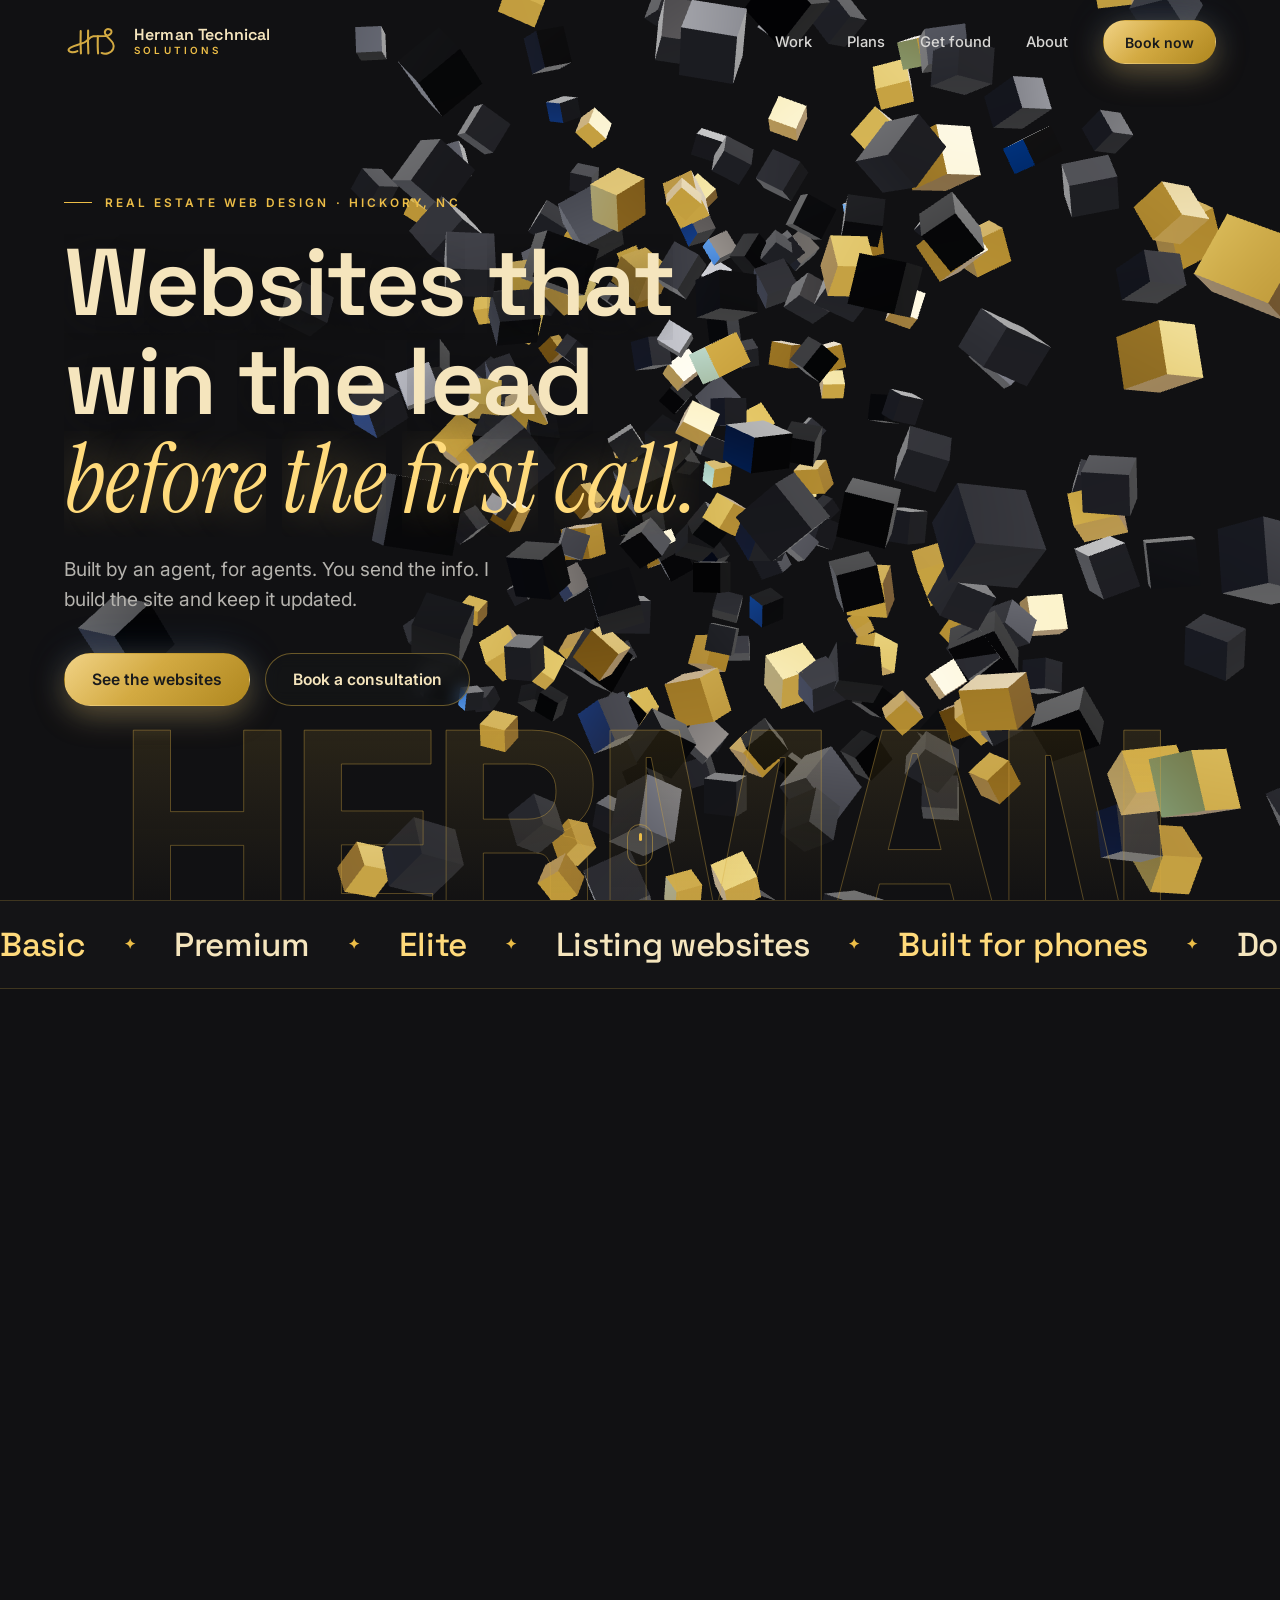
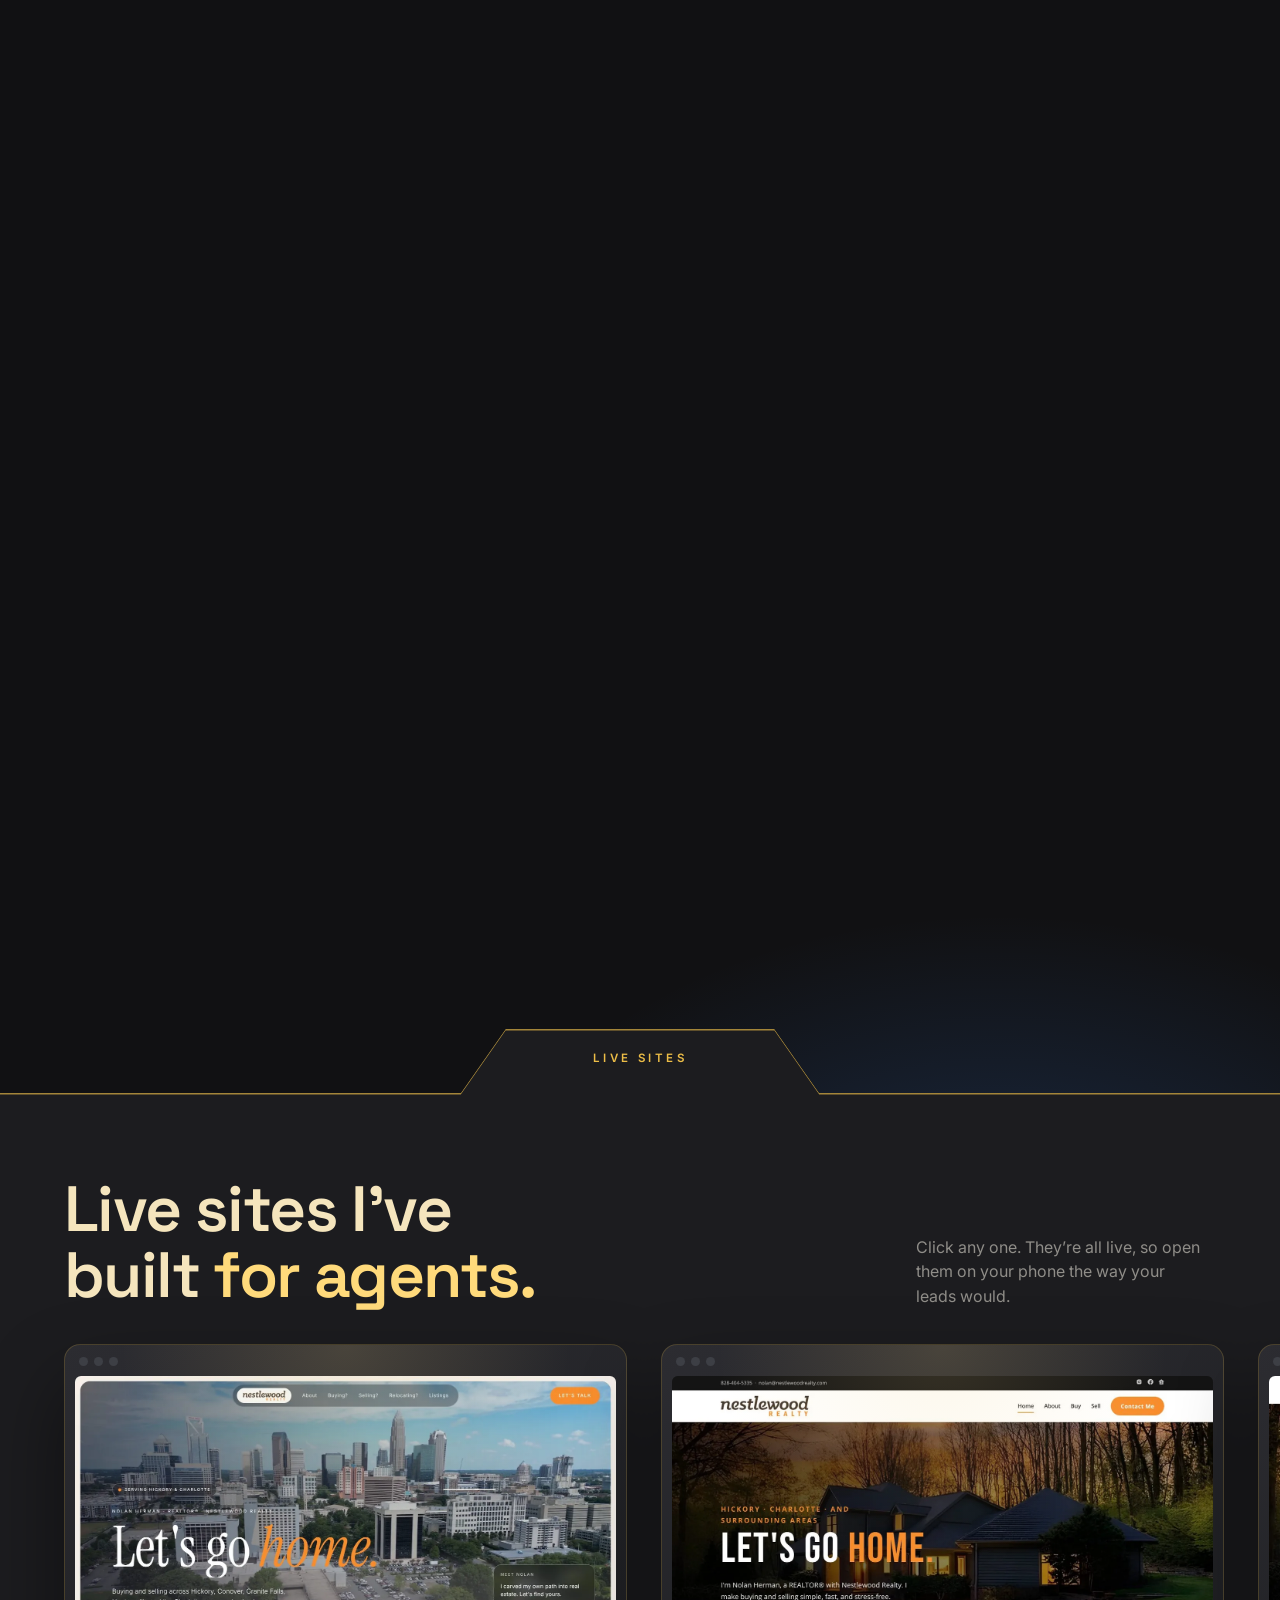
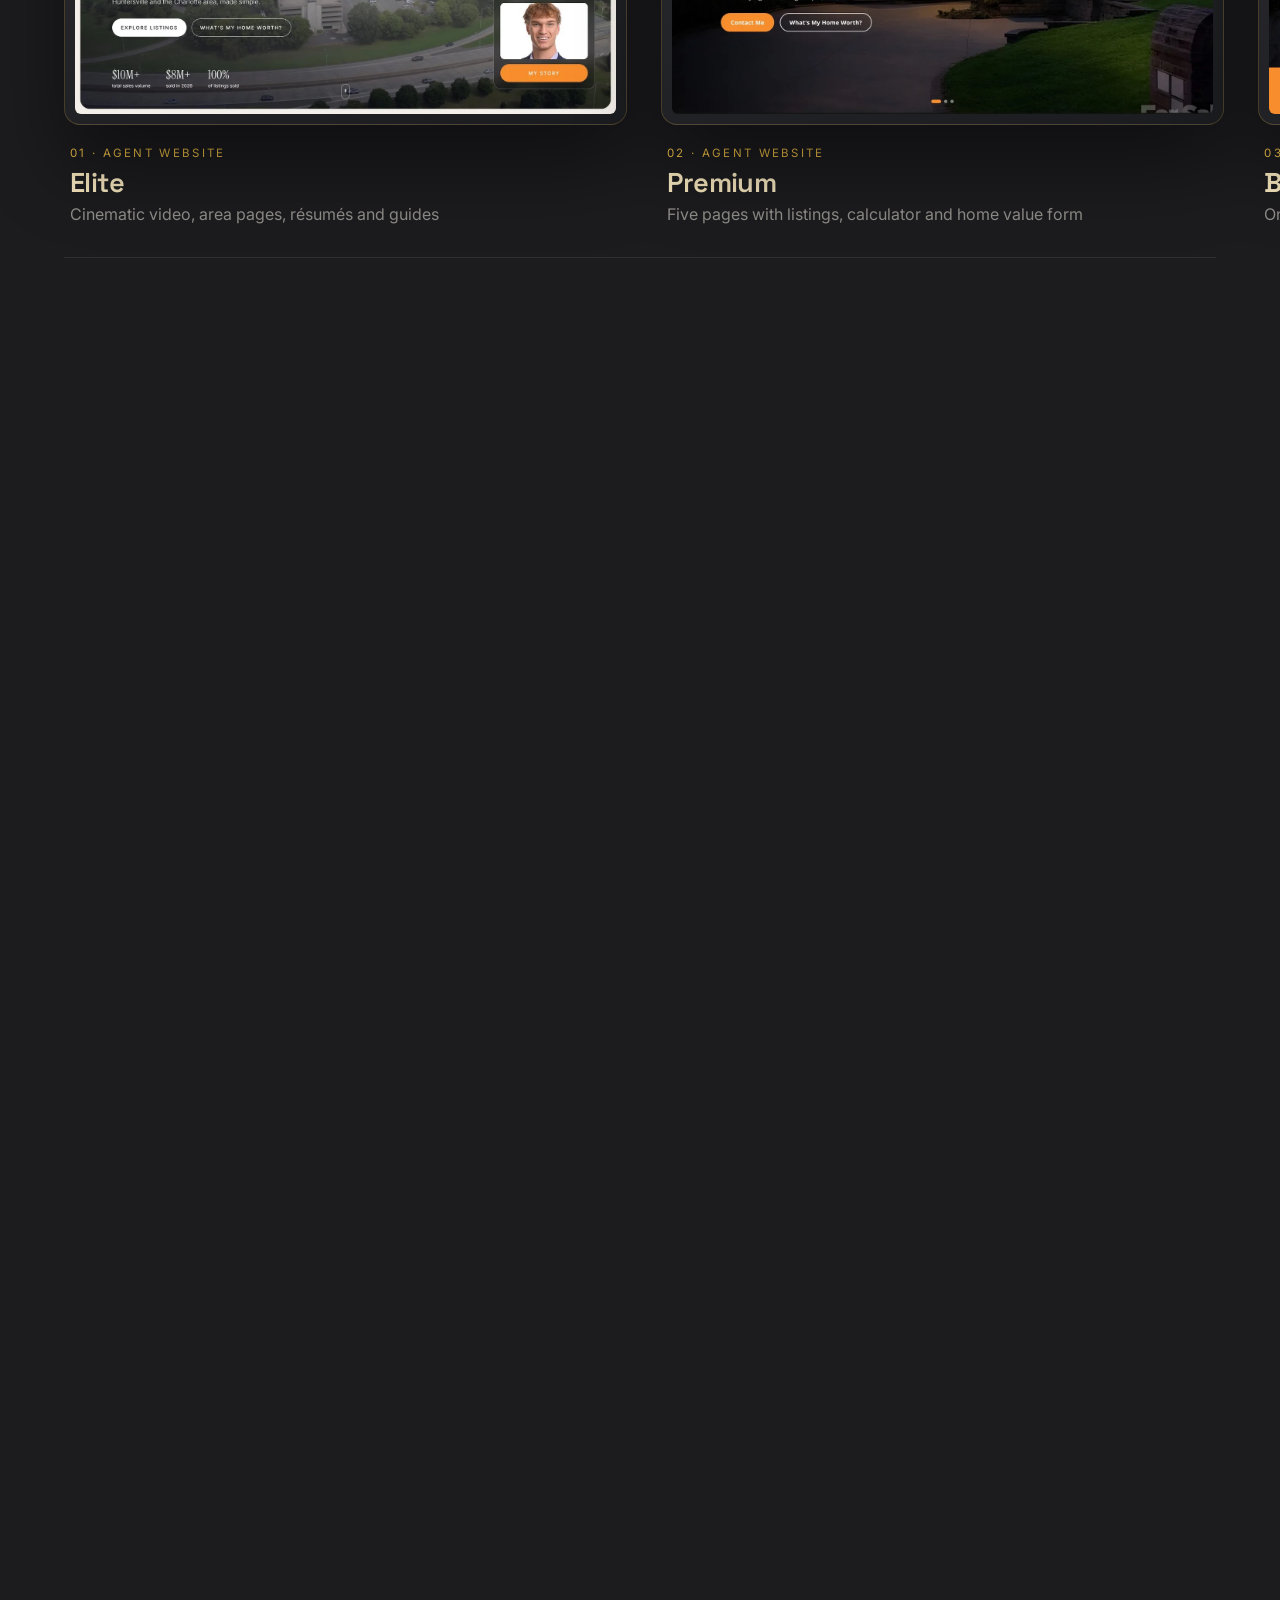
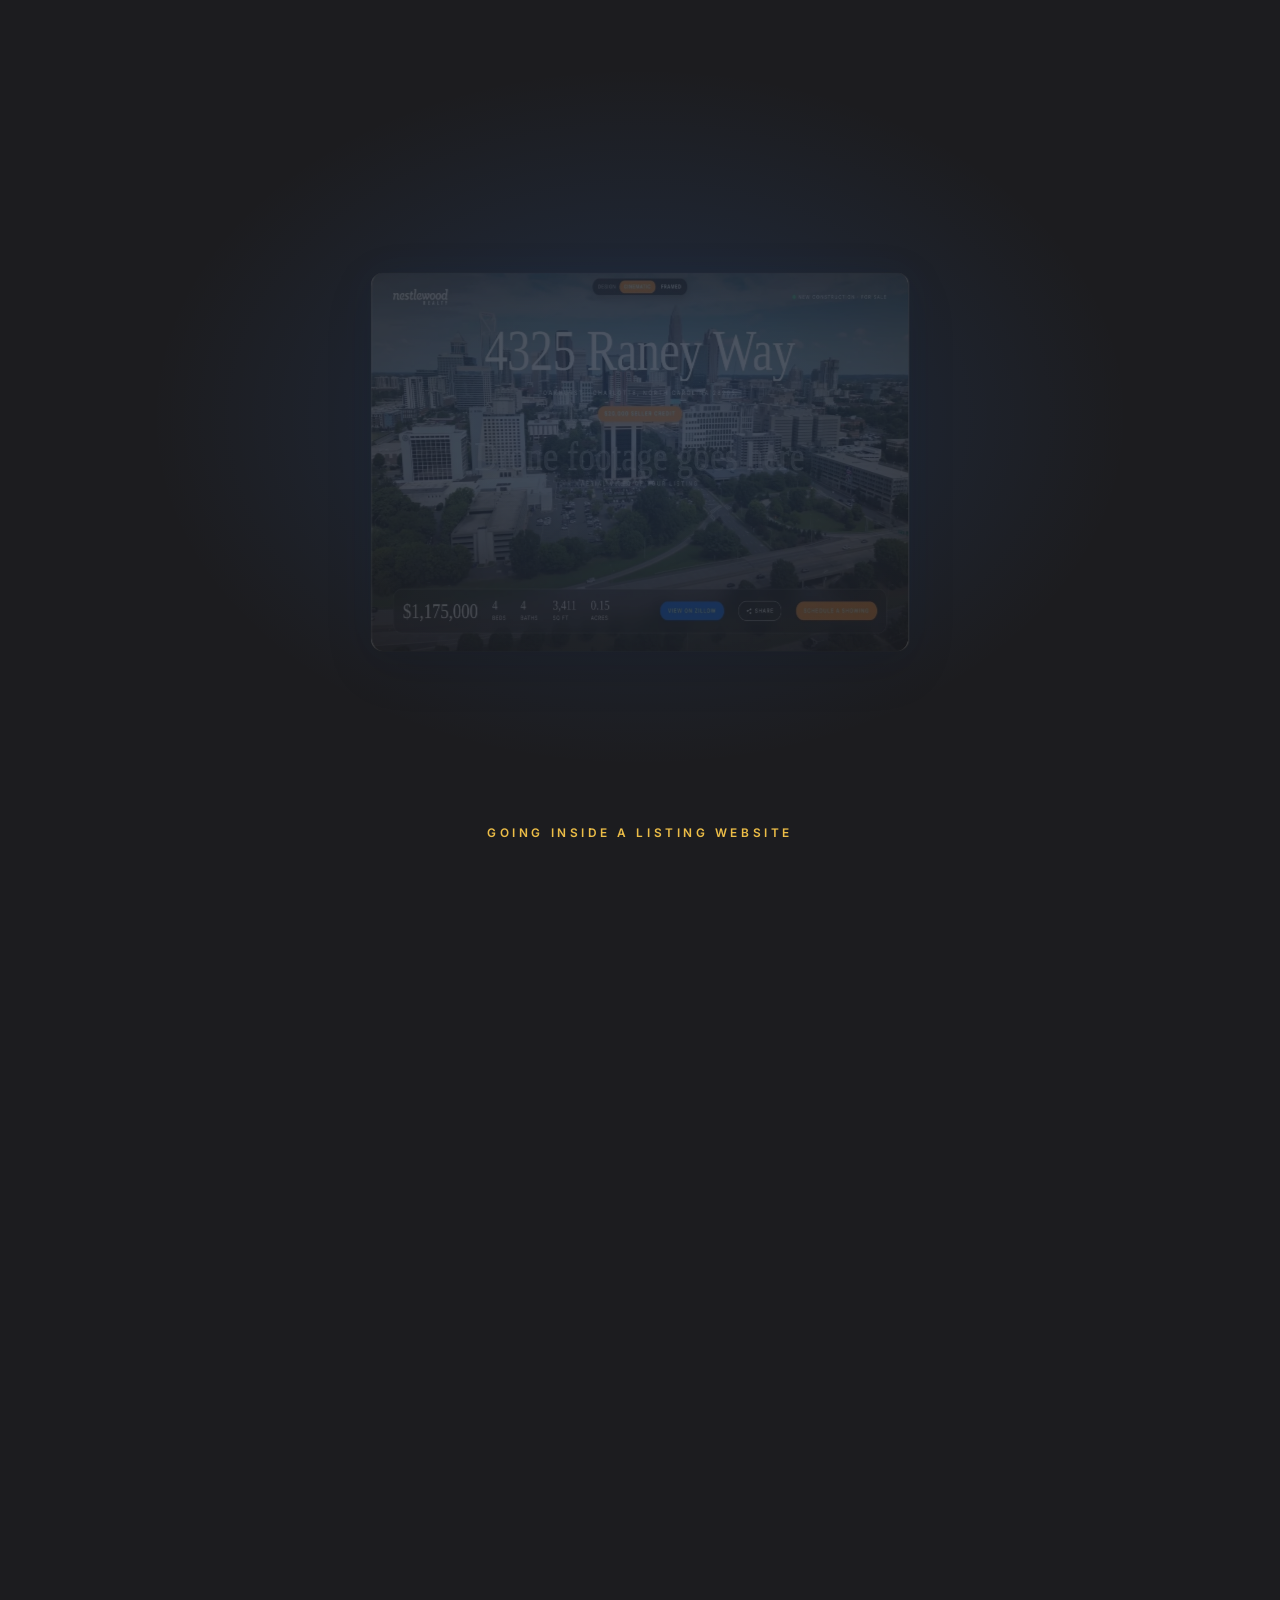
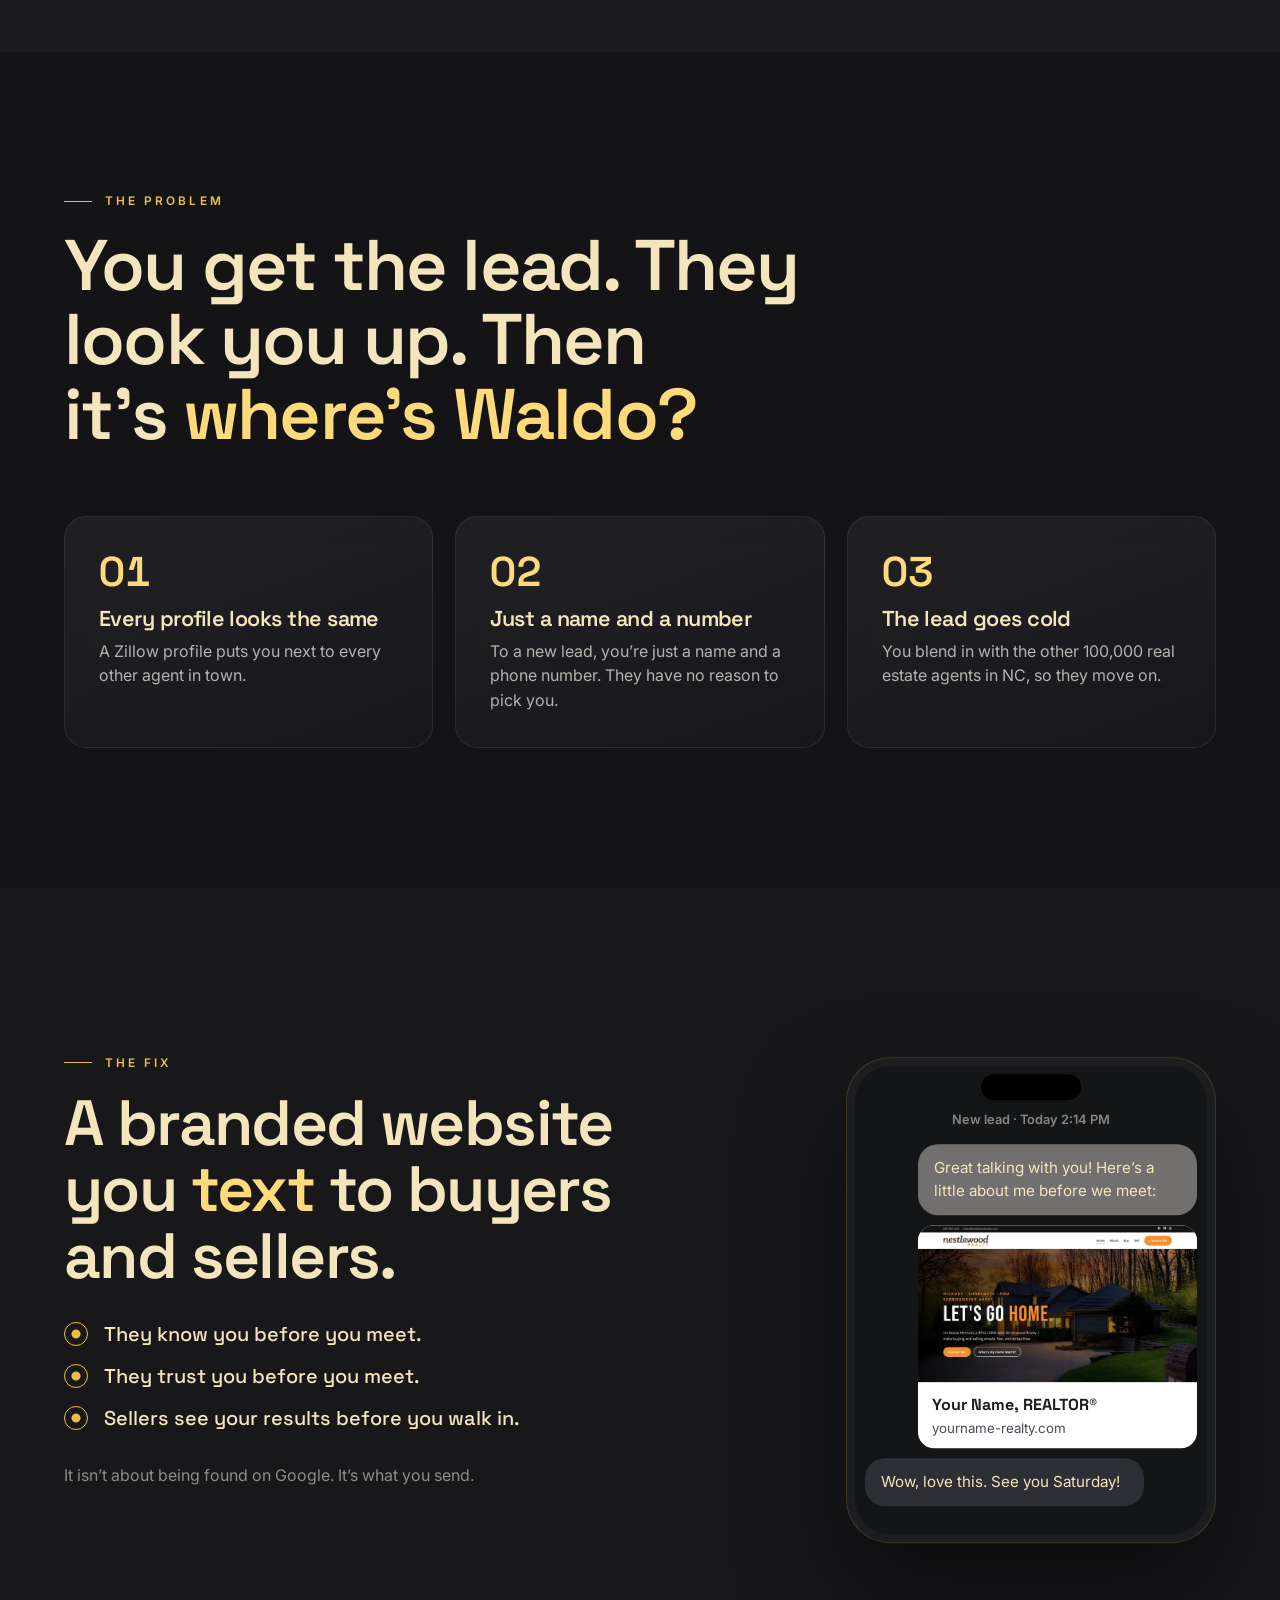
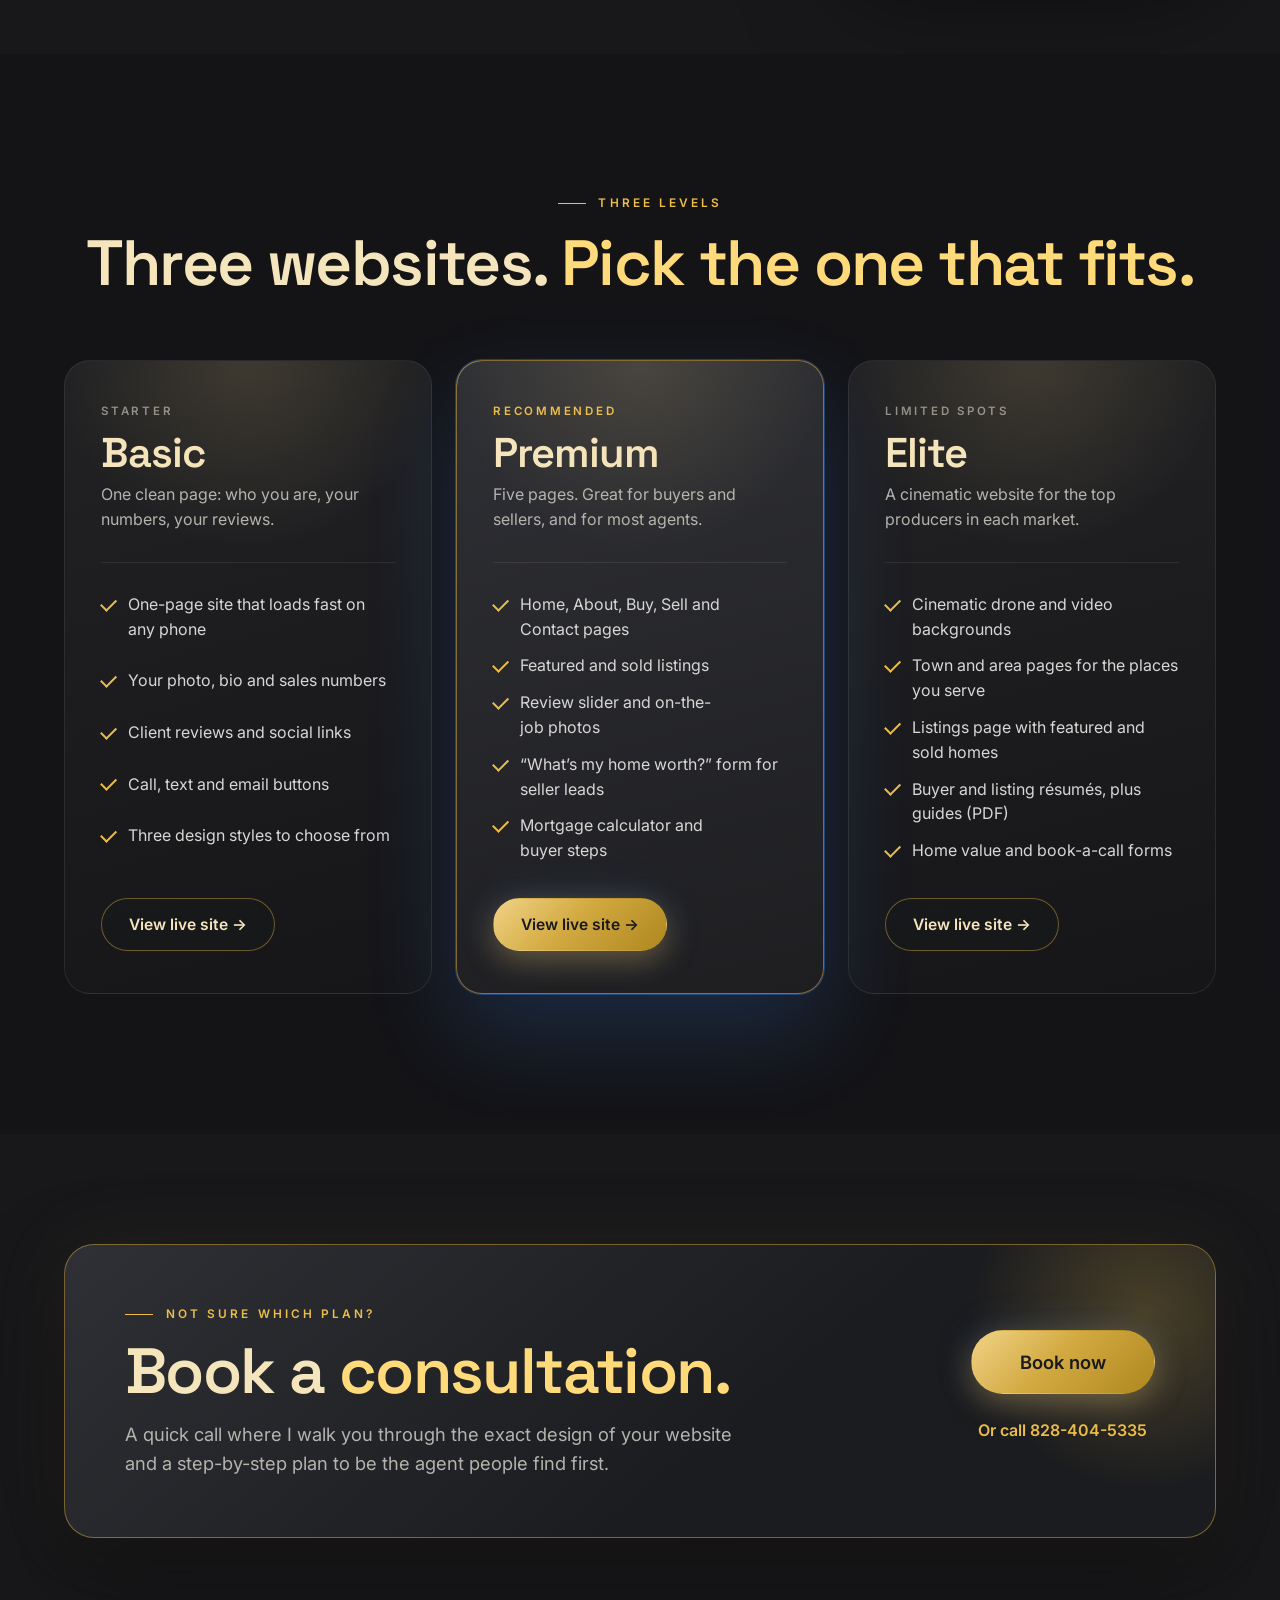
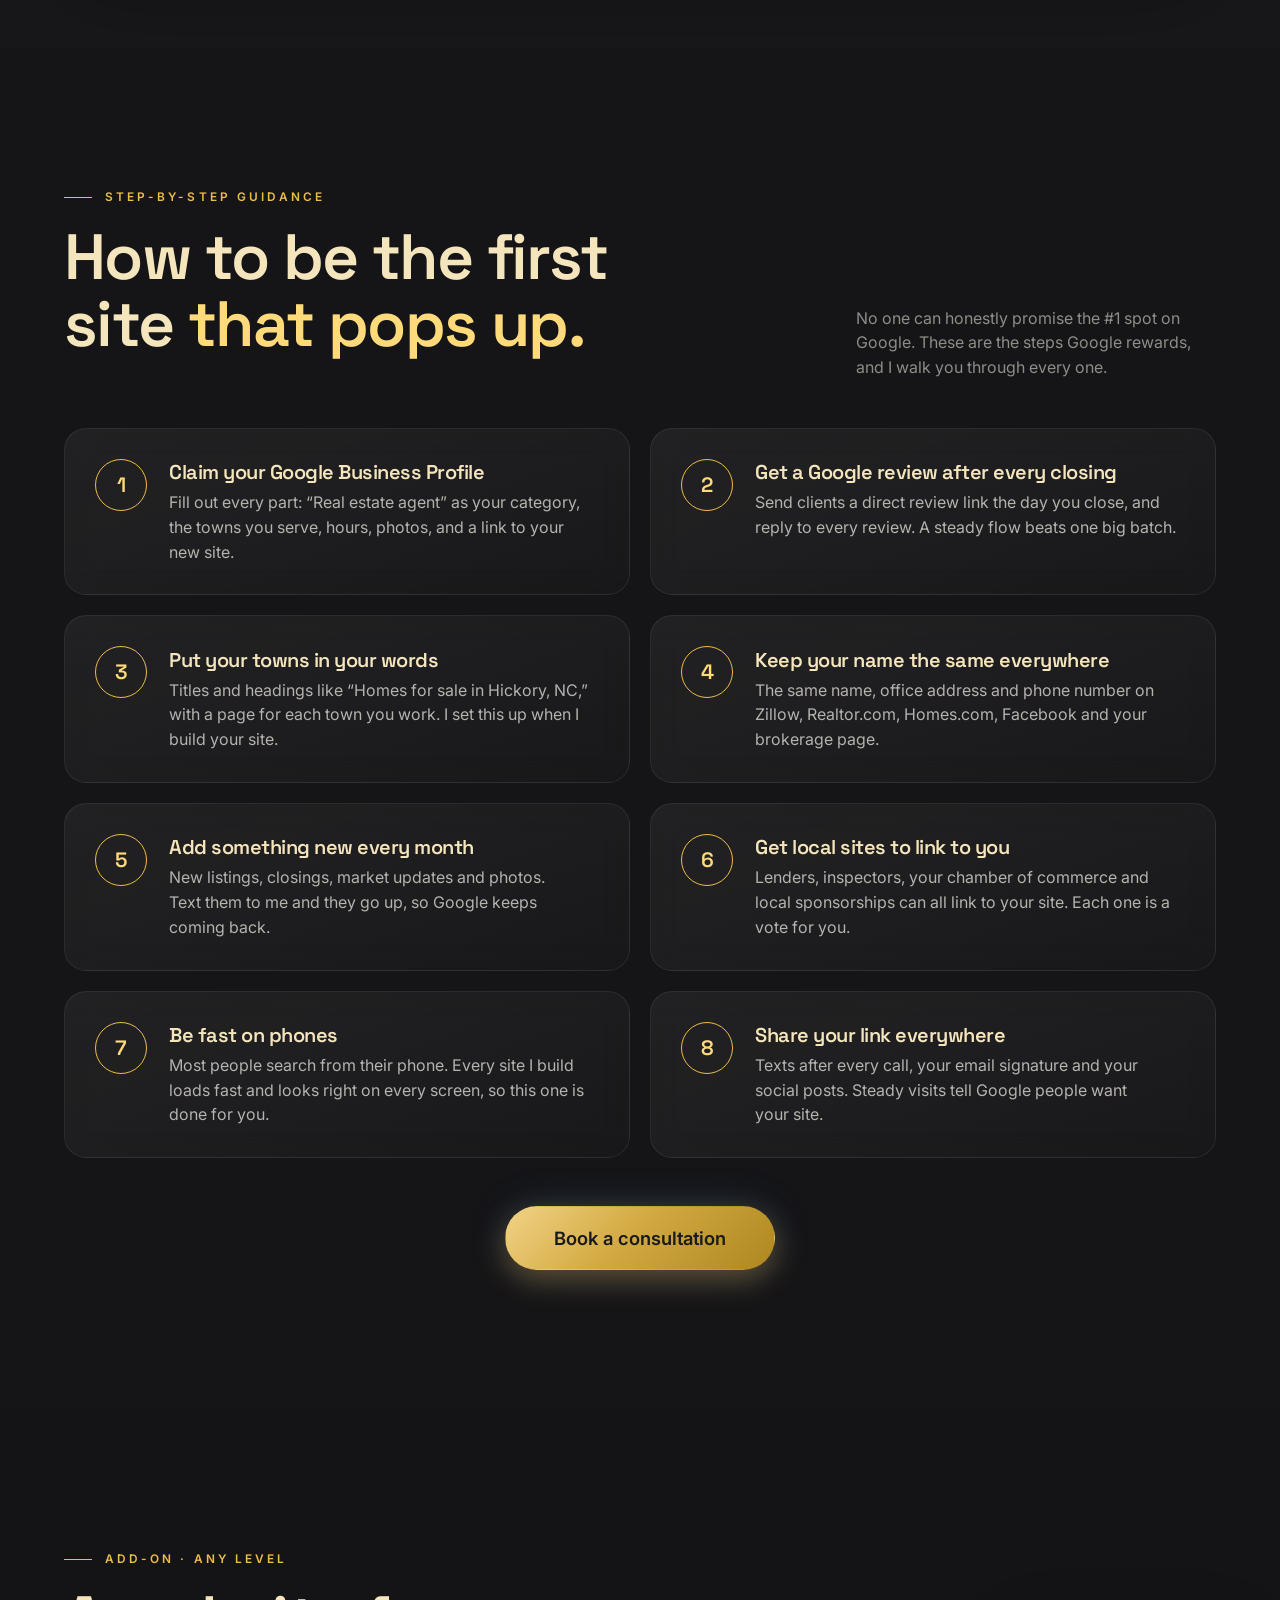
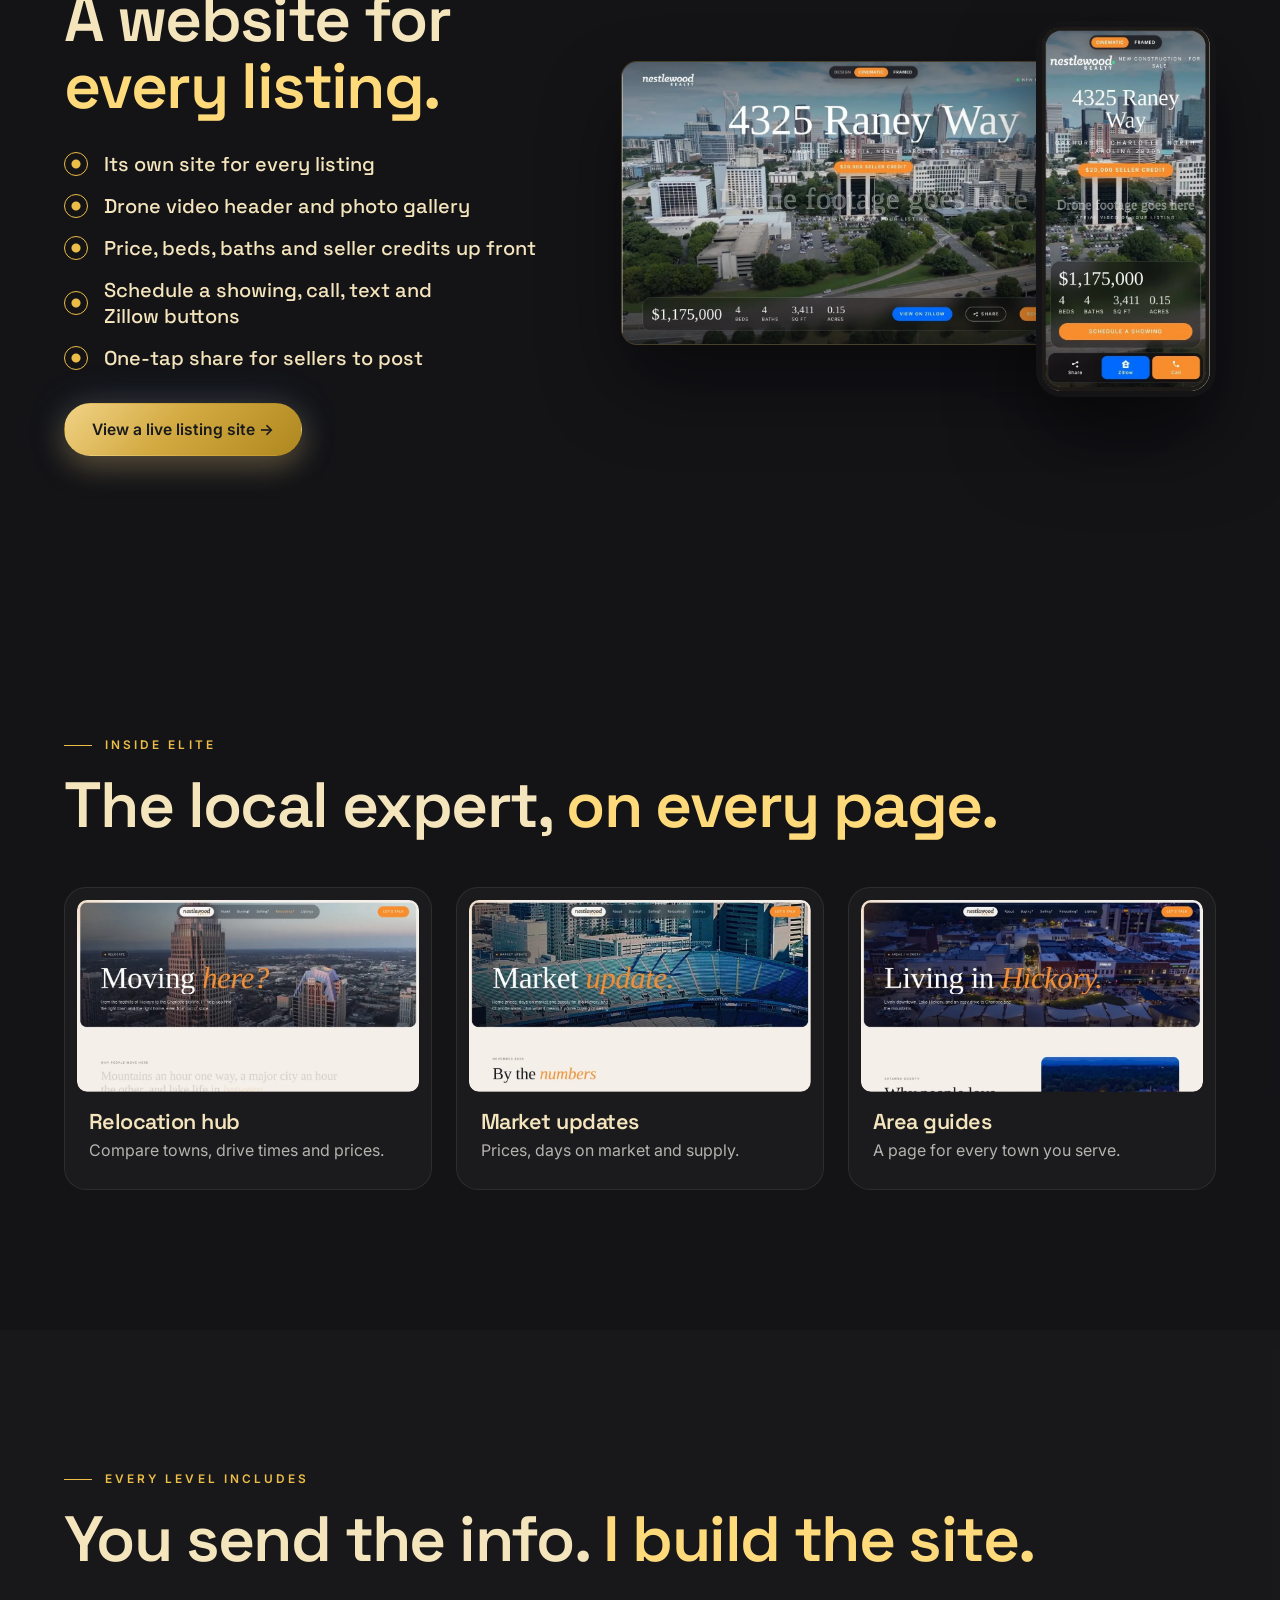
==== commit ae91a651: "Blue and champagne gold theme; scroll holds; dive-into-listing transition - Charcoal + champagne gol" ====
--- a/index.html
+++ b/index.html
@@ -5,7 +5,7 @@
 <meta name="viewport" content="width=device-width, initial-scale=1">
 <title>Herman Technical Solutions | Websites for Real Estate Agents</title>
 <meta name="description" content="Websites that win the lead before the first call. Built by an agent, for agents. Basic, Premium and Elite plans, plus listing websites.">
-<meta name="theme-color" content="#1e1d1b">
+<meta name="theme-color" content="#161619">
 <meta property="og:title" content="Herman Technical Solutions | Websites for Real Estate Agents">
 <meta property="og:description" content="Websites that win the lead before the first call. Built by an agent, for agents.">
 <meta property="og:image" content="https://nolanherman07-commits.github.io/HTS/images/elite.jpg">
@@ -42,7 +42,7 @@
 <header id="top">
   <div class="wrap nav">
     <a class="brand" href="#top" aria-label="Herman Technical Solutions, back to top">
-      <svg viewBox="0 0 250 130" fill="none" stroke="#a49461" stroke-linecap="round" stroke-linejoin="round" aria-hidden="true"><path d="M72 18 C 71 48 71 82 73 114" stroke-width="9"/><path d="M104 16 C 103 48 103 82 105 114" stroke-width="9"/><path d="M146 40 C 145 66 145 92 147 114" stroke-width="9"/><path d="M58 104 C 38 113 16 108 20 97 C 26 83 56 80 86 68 C 104 60 110 42 126 40 L 178 39 C 204 37 212 18 198 11 C 182 4 168 20 182 37 C 198 56 222 70 212 95 C 204 114 178 120 162 112" stroke-width="8.5"/></svg>
+      <svg viewBox="0 0 250 130" fill="none" stroke="#d3aa42" stroke-linecap="round" stroke-linejoin="round" aria-hidden="true"><path d="M72 18 C 71 48 71 82 73 114" stroke-width="9"/><path d="M104 16 C 103 48 103 82 105 114" stroke-width="9"/><path d="M146 40 C 145 66 145 92 147 114" stroke-width="9"/><path d="M58 104 C 38 113 16 108 20 97 C 26 83 56 80 86 68 C 104 60 110 42 126 40 L 178 39 C 204 37 212 18 198 11 C 182 4 168 20 182 37 C 198 56 222 70 212 95 C 204 114 178 120 162 112" stroke-width="8.5"/></svg>
       <span><b>Herman Technical</b><small>SOLUTIONS</small></span>
     </a>
     <nav>
@@ -93,6 +93,8 @@
     <div class="warp-rays" aria-hidden="true"></div>
     <p class="warp-line l1" aria-hidden="true">Most agent websites look <span>the same.</span></p>
     <p class="warp-line l2" aria-hidden="true">Yours <span>shouldn’t.</span></p>
+    <p class="warp-hint h1" aria-hidden="true">Keep scrolling <i></i></p>
+    <p class="warp-hint h2" aria-hidden="true">Scroll to see the live sites <i></i></p>
   </div>
 </section>
 
@@ -122,6 +124,22 @@
       </a>
     </div>
     <div class="wrap"><div class="work-bar"><i id="workBar"></i></div></div>
+  </div>
+</section>
+
+<!-- Transition: dive into the listing website, then strips slide away -->
+<section class="dive" id="dive" aria-hidden="true">
+  <div class="dive-pin">
+    <div class="dive-next">
+      <p class="eyebrow">What a lead does next</p>
+      <div class="dive-search"><svg viewBox="0 0 24 24"><circle cx="11" cy="11" r="7"/><path d="M20 20l-3.6-3.6"/></svg><span id="diveTyped" data-text="nolan herman realtor reviews"></span><b></b></div>
+      <div class="dive-results"><i></i><i></i><i></i></div>
+    </div>
+    <div class="dive-screen">
+      <div class="dive-strip"></div><div class="dive-strip"></div><div class="dive-strip"></div><div class="dive-strip"></div><div class="dive-strip"></div><div class="dive-strip"></div>
+    </div>
+    <div class="dive-flash"></div>
+    <p class="dive-label">Going inside a listing website</p>
   </div>
 </section>
 
--- a/css/site.css
+++ b/css/site.css
@@ -1,6 +1,6 @@
 :root{
-  --bg:#1c1c1e; --navy:#2a2a2d; --navy-2:#343437; --panel-base:#232325; --line:rgba(184,160,106,.2); --line-2:rgba(255,255,255,.08);
-  --gold:#b8a06a; --gold-2:#d6c38f; --gold-3:#8a7647; --cream:#f1ede4; --soft:#b5b3ae; --muted:#8f8d88;
+  --bg:#161719; --navy:#222226; --navy-2:#292a2f; --panel-base:#1c1c1f; --line:rgba(236,189,71,.2); --line-2:rgba(255,255,255,.08);
+  --gold:#ecbd47; --gold-2:#ffda7b; --gold-3:#c0921d; --cream:#f5e5bd; --soft:#b5b3ae; --muted:#8f8d88;
   --head:'Space Grotesk', Arial, sans-serif; --body:'Inter', Arial, sans-serif; --serif:'Instrument Serif', Georgia, serif;
   --ease:cubic-bezier(.2,.8,.2,1);
   --r-sm:10px; --r-md:16px; --r-lg:22px; --r-xl:28px;
@@ -8,7 +8,7 @@
 }
 *{box-sizing:border-box;margin:0;padding:0}
 html{scroll-behavior:smooth;background:var(--bg)}
-body{font-family:var(--body);color:var(--cream);background:radial-gradient(1100px 700px at 75% 15%, #363533 0%, transparent 60%), var(--bg);line-height:1.55;-webkit-font-smoothing:antialiased;overflow-x:hidden}
+body{font-family:var(--body);color:var(--cream);background:radial-gradient(1100px 700px at 75% 15%, #28292e 0%, transparent 60%), var(--bg);line-height:1.55;-webkit-font-smoothing:antialiased;overflow-x:hidden}
 img{max-width:100%;height:auto;display:block}
 a{color:inherit}
 h1,h2,h3{font-family:var(--head);font-weight:600;line-height:1.04;letter-spacing:-.025em;text-wrap:balance}
@@ -30,11 +30,11 @@
 /* buttons */
 .btn{position:relative;display:inline-flex;align-items:center;justify-content:center;gap:.5rem;padding:1rem 1.7rem;border-radius:999px;font:600 .98rem var(--body);text-decoration:none;border:1px solid transparent;cursor:pointer;overflow:hidden;transition:scale .15s ease,color .3s,border-color .3s,background .3s,box-shadow .35s}
 .btn:active{scale:.97}
-.btn.gold{background:linear-gradient(135deg,#ccbf96 0%,#a49461 45%,#7f7044 100%);color:#22211f;box-shadow:0 10px 30px rgba(164,148,97,.25)}
+.btn.gold{background:linear-gradient(135deg,#f1d386 0%,#d3aa42 45%,#af871f 100%);color:#191a1c;box-shadow:0 10px 30px rgba(211,170,66,.25)}
 .btn.gold::after{content:"";position:absolute;inset:0;background:linear-gradient(110deg,transparent 30%,rgba(255,255,255,.55) 50%,transparent 70%);transform:translateX(-120%);transition:transform .8s var(--ease)}
 .btn.gold:hover::after{transform:translateX(120%)}
-.btn.gold:hover{box-shadow:0 16px 40px rgba(164,148,97,.4)}
-.btn.ghost,.btn.line{border-color:rgba(164,148,97,.45);color:var(--cream);background:rgba(34,33,31,.35);backdrop-filter:blur(8px)}
+.btn.gold:hover{box-shadow:0 16px 40px rgba(211,170,66,.4)}
+.btn.ghost,.btn.line{border-color:rgba(211,170,66,.45);color:var(--cream);background:rgba(25,26,28,.35);backdrop-filter:blur(8px)}
 .btn.ghost:hover,.btn.line:hover{border-color:var(--gold-2);color:var(--gold-2)}
 
 /* background layers */
@@ -47,21 +47,21 @@
 /* cursor */
 #cursor{position:fixed;left:0;top:0;width:34px;height:34px;margin:-17px 0 0 -17px;border:1px solid var(--gold);border-radius:50%;z-index:200;pointer-events:none;opacity:0;transition:width .3s var(--ease),height .3s var(--ease),margin .3s var(--ease),background .3s,opacity .3s;mix-blend-mode:difference}
 #cursor.on{opacity:1}
-#cursor.big{width:70px;height:70px;margin:-35px 0 0 -35px;background:rgba(164,148,97,.15)}
+#cursor.big{width:70px;height:70px;margin:-35px 0 0 -35px;background:rgba(211,170,66,.15)}
 @media (hover:none){#cursor{display:none}}
 
 /* ================= INTRO ================= */
 #intro{position:fixed;inset:0;z-index:300;pointer-events:none;display:none}
 .js.intro-run #intro{display:block;pointer-events:auto;cursor:pointer}
 .js.intro-done #intro{display:none}
-#intro .panel{position:absolute;left:0;right:0;height:50.5%;background:#1b1a18;transition:transform 1.1s cubic-bezier(.77,0,.18,1)}
+#intro .panel{position:absolute;left:0;right:0;height:50.5%;background:#141416;transition:transform 1.1s cubic-bezier(.77,0,.18,1)}
 #intro .panel.top{top:0}
 #intro .panel.bottom{bottom:0}
 .opened #intro .panel.top{transform:translateY(-101%)}
 .opened #intro .panel.bottom{transform:translateY(101%)}
 .intro-center{position:absolute;inset:0;display:grid;place-content:center;justify-items:center;gap:22px;transition:opacity .5s ease,transform 1s var(--ease)}
 .opened .intro-center{opacity:0;transform:scale(1.15)}
-.intro-logo{width:min(300px,60vw);stroke:var(--gold);filter:drop-shadow(0 0 18px rgba(164,148,97,.45))}
+.intro-logo{width:min(300px,60vw);stroke:var(--gold);filter:drop-shadow(0 0 18px rgba(211,170,66,.45))}
 .intro-logo path{stroke-dasharray:420;stroke-dashoffset:420;animation:draw 1.1s var(--ease) forwards}
 .intro-logo .d1{animation-delay:.15s}
 .intro-logo .d2{animation-delay:.3s}
@@ -71,14 +71,14 @@
 .intro-word{overflow:hidden;font:600 .82rem var(--body);letter-spacing:.5em;color:var(--gold-2);padding-left:.5em}
 .intro-word span{display:block;transform:translateY(110%);animation:up .9s var(--ease) 1.2s forwards}
 @keyframes up{to{transform:none}}
-.intro-line{width:220px;height:1px;background:rgba(164,148,97,.2);overflow:hidden}
+.intro-line{width:220px;height:1px;background:rgba(211,170,66,.2);overflow:hidden}
 .intro-line i{display:block;height:100%;background:var(--gold);transform:scaleX(0);transform-origin:left;animation:fill 2.2s cubic-bezier(.6,0,.2,1) .1s forwards}
 @keyframes fill{to{transform:scaleX(1)}}
 
 /* ================= HEADER ================= */
 header{position:fixed;inset:0 0 auto;z-index:100;transition:background .4s,backdrop-filter .4s,border-color .4s,transform .8s var(--ease);border-bottom:1px solid transparent;transform:translateY(-100%)}
 .opened header{transform:none;transition-delay:0s,0s,0s,.7s}
-header.scrolled{background:rgba(30,29,27,.72);backdrop-filter:blur(16px) saturate(1.3);border-color:var(--line-2)}
+header.scrolled{background:rgba(22,22,25,.72);backdrop-filter:blur(16px) saturate(1.3);border-color:var(--line-2)}
 .nav{display:flex;align-items:center;justify-content:space-between;height:84px}
 .brand{display:flex;align-items:center;gap:.75rem;text-decoration:none}
 .brand svg{width:58px;height:32px}
@@ -94,7 +94,7 @@
 /* ================= HERO ================= */
 .hero{min-height:100svh;display:flex;align-items:center;padding:120px 0 120px;overflow:hidden}
 .hero-inner{position:relative;z-index:2;transform:translateY(calc(var(--hero-p,0) * -80px));opacity:calc(1 - var(--hero-p,0) * 1.1)}
-.hero h1{font-size:clamp(3rem,7.4vw,6.8rem);max-width:12ch;margin:1.4rem 0 1.6rem;text-shadow:0 10px 50px rgba(30,29,27,.6)}
+.hero h1{font-size:clamp(3rem,7.4vw,6.8rem);max-width:12ch;margin:1.4rem 0 1.6rem;text-shadow:0 10px 50px rgba(22,22,25,.6)}
 .hero h1 em{display:inline}
 .hero .sub{font-size:1.2rem;color:var(--soft);max-width:470px}
 .hero .ctas{display:flex;gap:.9rem;flex-wrap:wrap;margin-top:2.4rem}
@@ -105,20 +105,20 @@
 .opened .hero-in{opacity:1;transform:none}
 .skip-intro .w>span,.skip-intro .hero-in{transition-delay:0s}
 .giant{position:absolute;left:0;right:0;bottom:-4vw;z-index:1;text-align:center;pointer-events:none;overflow:hidden;line-height:.8}
-.giant span{display:inline-block;font:700 clamp(6rem,22vw,22rem) var(--head);letter-spacing:-.05em;color:transparent;-webkit-text-stroke:1px rgba(164,148,97,.35);background:linear-gradient(180deg,rgba(164,148,97,.18),rgba(164,148,97,0) 75%);-webkit-background-clip:text;background-clip:text;transform:translateY(calc(18% - var(--hero-p,0) * 20%));opacity:0;transition:opacity 1.6s ease 1.4s}
+.giant span{display:inline-block;font:700 clamp(6rem,22vw,22rem) var(--head);letter-spacing:-.05em;color:transparent;-webkit-text-stroke:1px rgba(211,170,66,.35);background:linear-gradient(180deg,rgba(211,170,66,.18),rgba(211,170,66,0) 75%);-webkit-background-clip:text;background-clip:text;transform:translateY(calc(18% - var(--hero-p,0) * 20%));opacity:0;transition:opacity 1.6s ease 1.4s}
 .opened .giant span{opacity:1}
-.scroll-cue{position:absolute;left:50%;bottom:34px;z-index:3;width:26px;height:42px;margin-left:-13px;border:1px solid rgba(164,148,97,.5);border-radius:20px}
+.scroll-cue{position:absolute;left:50%;bottom:34px;z-index:3;width:26px;height:42px;margin-left:-13px;border:1px solid rgba(211,170,66,.5);border-radius:20px}
 .scroll-cue i{position:absolute;left:50%;top:8px;width:3px;height:8px;margin-left:-1.5px;border-radius:2px;background:var(--gold);animation:cue 1.8s ease-in-out infinite}
 @keyframes cue{0%{opacity:0;transform:translateY(0)}40%{opacity:1}100%{opacity:0;transform:translateY(14px)}}
 @media(max-width:760px){
   .hero{align-items:flex-start;padding-top:250px}
-  .hero::before{content:"";position:absolute;inset:0;z-index:1;background:linear-gradient(180deg,transparent 30%,rgba(30,29,27,.55) 60%,rgba(30,29,27,.2));pointer-events:none}
+  .hero::before{content:"";position:absolute;inset:0;z-index:1;background:linear-gradient(180deg,transparent 30%,rgba(22,22,25,.55) 60%,rgba(22,22,25,.2));pointer-events:none}
   .hero h1{font-size:clamp(2.6rem,11vw,3.6rem)}
   .giant{bottom:-2vw}
 }
 
 /* ================= MARQUEE ================= */
-.marquee{position:relative;z-index:2;border-block:1px solid var(--line);background:rgba(30,29,27,.75);backdrop-filter:blur(10px);overflow:hidden;padding:22px 0}
+.marquee{position:relative;z-index:2;border-block:1px solid var(--line);background:rgba(22,22,25,.75);backdrop-filter:blur(10px);overflow:hidden;padding:22px 0}
 .mq{display:flex;gap:2.4rem;width:max-content;animation:mq 34s linear infinite;align-items:center}
 .mq span{font:500 clamp(1.4rem,2.6vw,2.2rem) var(--head);letter-spacing:-.01em;white-space:nowrap}
 .mq span:nth-of-type(odd){color:var(--gold-2)}
@@ -133,10 +133,10 @@
 .work-head .muted{max-width:300px}
 .track{display:flex;gap:34px;padding:0 5vw;will-change:transform;width:max-content}
 .shot{display:block;width:min(680px,44vw,calc((100vh - 330px) * 1.6));text-decoration:none;transform-style:preserve-3d}
-.frame{position:relative;border-radius:16px;background:linear-gradient(160deg,#3a3937,#252422);padding:10px;border:1px solid var(--line);box-shadow:0 40px 80px rgba(0,0,0,.45);overflow:hidden}
-.frame::after{content:"";position:absolute;inset:0;background:radial-gradient(500px circle at var(--mx,50%) var(--my,0%),rgba(201,187,147,.16),transparent 45%);pointer-events:none}
+.frame{position:relative;border-radius:16px;background:linear-gradient(160deg,#2c2c31,#1b1c1f);padding:10px;border:1px solid var(--line);box-shadow:0 40px 80px rgba(0,0,0,.45);overflow:hidden}
+.frame::after{content:"";position:absolute;inset:0;background:radial-gradient(500px circle at var(--mx,50%) var(--my,0%),rgba(239,208,130,.16),transparent 45%);pointer-events:none}
 .frame .dots{display:flex;gap:6px;padding:2px 4px 10px}
-.frame .dots i{width:9px;height:9px;border-radius:50%;background:#51504e}
+.frame .dots i{width:9px;height:9px;border-radius:50%;background:#3d3f45}
 .frame img{border-radius:6px;aspect-ratio:16/10;object-fit:cover;object-position:top;width:100%;transition:transform 1s var(--ease)}
 .shot:hover .frame img{transform:scale(1.04)}
 .cap{display:grid;gap:2px;padding:20px 6px 0}
@@ -155,9 +155,9 @@
 }
 
 /* ================= SHARED PANELS ================= */
-.problem,.plans,.elite,.how,.contact{background:rgba(30,29,27,.86)}
-.fix,.compare,.includes,.usage,.about{background:rgba(35,34,32,.9)}
-.addon{background:rgba(30,29,27,.86)}
+.problem,.plans,.elite,.how,.contact{background:rgba(22,22,25,.86)}
+.fix,.compare,.includes,.usage,.about{background:rgba(26,26,29,.9)}
+.addon{background:rgba(22,22,25,.86)}
 .glass{position:relative;background:linear-gradient(160deg,rgba(255,255,255,.06),rgba(255,255,255,.015));border:1px solid var(--line-2);border-radius:22px;padding:34px;backdrop-filter:blur(14px);transition:border-color .4s,box-shadow .5s}
 .glass:hover{border-color:var(--line);box-shadow:0 30px 70px rgba(0,0,0,.35)}
 .glass h3{font-size:1.35rem;margin-bottom:.5rem}
@@ -177,17 +177,17 @@
 .checks{list-style:none;display:grid;gap:1rem;margin:2rem 0}
 .checks li{display:flex;gap:1rem;align-items:center;font:500 1.25rem var(--head)}
 .checks li::before{content:"";flex:0 0 22px;height:22px;border-radius:50%;border:1px solid var(--gold);background:radial-gradient(circle,var(--gold) 0 4px,transparent 5px)}
-.phone{position:relative;width:min(370px,100%);margin-left:auto;border-radius:44px;padding:52px 18px 26px;background:#1c1b19;border:1px solid var(--line);box-shadow:0 50px 100px rgba(0,0,0,.5),inset 0 0 0 8px #262523}
-.phone .notch{position:absolute;top:16px;left:50%;width:100px;height:26px;margin-left:-50px;border-radius:20px;background:#000}
+.phone{position:relative;width:min(370px,100%);margin-left:auto;border-radius:44px;padding:52px 18px 26px;background:#141517;border:1px solid var(--line);box-shadow:0 50px 100px rgba(0,0,0,.5),inset 0 0 0 8px #1c1d20}
+.phone .notch{position:absolute;top:16px;left:50%;width:100px;height:26px;margin-left:-50px;border-radius:20px;background:#000000}
 .phone .t{text-align:center;color:#878684;font-size:.8rem;font-weight:600;margin-bottom:14px}
 .bub{border-radius:20px;padding:12px 16px;font-size:.95rem;margin-bottom:10px;max-width:84%}
 .bub.me{background:#71706e;margin-left:auto}
-.bub.them{background:#3d3c3a}
-.linkcard{background:#fff;color:#282725;border-radius:16px;overflow:hidden;margin:0 0 10px auto;max-width:84%}
+.bub.them{background:#2e2f34}
+.linkcard{background:#ffffff;color:#1e1e21;border-radius:16px;overflow:hidden;margin:0 0 10px auto;max-width:84%}
 .linkcard img{aspect-ratio:16/9;object-fit:cover;object-position:top}
 .linkcard div{padding:10px 14px}
 .linkcard b{font-family:var(--head)}
-.linkcard small{display:block;color:#62615f}
+.linkcard small{display:block;color:#4a4c54}
 .phone .bub,.phone .linkcard{opacity:0;transform:translateY(12px) scale(.96);transition:opacity .6s ease,transform .6s var(--ease)}
 .phone.in .bub,.phone.in .linkcard{opacity:1;transform:none}
 .phone.in .linkcard{transition-delay:.5s}
@@ -198,7 +198,7 @@
 .plan-grid{display:grid;grid-template-columns:repeat(3,1fr);gap:24px;margin-top:4rem;align-items:stretch}
 .plan{position:relative;overflow:hidden;display:flex;flex-direction:column;border-radius:26px;padding:42px 36px;background:linear-gradient(165deg,rgba(255,255,255,.06),rgba(255,255,255,.012));border:1px solid var(--line-2);transition:box-shadow .5s,border-color .4s}
 .plan:hover{border-color:var(--line);box-shadow:0 40px 80px rgba(0,0,0,.4)}
-.plan .shine{position:absolute;inset:0;pointer-events:none;background:radial-gradient(420px circle at var(--mx,50%) var(--my,0%),rgba(201,187,147,.14),transparent 45%)}
+.plan .shine{position:absolute;inset:0;pointer-events:none;background:radial-gradient(420px circle at var(--mx,50%) var(--my,0%),rgba(239,208,130,.14),transparent 45%)}
 .plan .tag{font-size:.72rem;font-weight:600;letter-spacing:.24em;text-transform:uppercase;color:var(--muted)}
 .plan h3{font-size:2.6rem;margin:.6rem 0 .5rem}
 .plan .pages{color:var(--soft);min-height:3.2em}
@@ -206,24 +206,24 @@
 .plan li{position:relative;padding-left:1.7rem;color:#d8d7d5}
 .plan li::before{content:"";position:absolute;left:0;top:.42rem;width:.8rem;height:.42rem;border-left:2px solid var(--gold);border-bottom:2px solid var(--gold);transform:rotate(-45deg)}
 .plan .btn{align-self:flex-start}
-.plan.featured{background:linear-gradient(165deg,#3e3d3b,#282725);border-color:rgba(164,148,97,.55);box-shadow:0 0 0 1px rgba(164,148,97,.25),0 40px 90px rgba(164,148,97,.08)}
+.plan.featured{background:linear-gradient(165deg,#2f3035,#1e1e21);border-color:rgba(211,170,66,.55);box-shadow:0 0 0 1px rgba(211,170,66,.25),0 40px 90px rgba(211,170,66,.08)}
 .plan.featured .tag{color:var(--gold)}
-.plan.featured::before{content:"";position:absolute;inset:-1px;border-radius:inherit;padding:1px;background:conic-gradient(from var(--ang,0deg),transparent 0 70%,var(--gold-2) 85%,transparent 100%);-webkit-mask:linear-gradient(#000 0 0) content-box,linear-gradient(#000 0 0);-webkit-mask-composite:xor;mask-composite:exclude;animation:spin 5s linear infinite;pointer-events:none}
+.plan.featured::before{content:"";position:absolute;inset:-1px;border-radius:inherit;padding:1px;background:conic-gradient(from var(--ang,0deg),transparent 0 70%,var(--gold-2) 85%,transparent 100%);-webkit-mask:linear-gradient(#000000 0 0) content-box,linear-gradient(#000000 0 0);-webkit-mask-composite:xor;mask-composite:exclude;animation:spin 5s linear infinite;pointer-events:none}
 @property --ang{syntax:'<angle>';initial-value:0deg;inherits:false}
 @keyframes spin{to{--ang:360deg}}
 @media(max-width:980px){.plan-grid{grid-template-columns:1fr;max-width:560px;margin-inline:auto}}
 
 /* consultation */
-.consult{background:rgba(35,34,32,.9);padding:110px 0}
-.consult-card{display:grid;grid-template-columns:1.4fr auto;gap:50px;align-items:center;border-radius:30px;padding:60px;background:linear-gradient(140deg,#3e3d3b,#252422 60%);border:1px solid rgba(164,148,97,.5);box-shadow:0 40px 100px rgba(0,0,0,.4),0 0 80px rgba(164,148,97,.08);position:relative;overflow:hidden}
-.consult-card::before{content:"";position:absolute;right:-120px;top:-120px;width:380px;height:380px;border-radius:50%;background:radial-gradient(circle,rgba(164,148,97,.25),transparent 65%);pointer-events:none}
+.consult{background:rgba(26,26,29,.9);padding:110px 0}
+.consult-card{display:grid;grid-template-columns:1.4fr auto;gap:50px;align-items:center;border-radius:30px;padding:60px;background:linear-gradient(140deg,#2f3035,#1b1c1f 60%);border:1px solid rgba(211,170,66,.5);box-shadow:0 40px 100px rgba(0,0,0,.4),0 0 80px rgba(211,170,66,.08);position:relative;overflow:hidden}
+.consult-card::before{content:"";position:absolute;right:-120px;top:-120px;width:380px;height:380px;border-radius:50%;background:radial-gradient(circle,rgba(211,170,66,.25),transparent 65%);pointer-events:none}
 .consult-card h2{margin:.9rem 0 1rem}
 .consult-cta{position:relative;display:grid;justify-items:center;gap:14px}
 .big-btn{padding:1.25rem 3rem;font-size:1.15rem}
 @media(max-width:860px){.consult-card{grid-template-columns:1fr;padding:38px 28px}.consult-cta{justify-items:start}}
 
 /* guide */
-.guide{background:rgba(30,29,27,.88)}
+.guide{background:rgba(22,22,25,.88)}
 .guide-head{display:flex;justify-content:space-between;align-items:flex-end;gap:2rem}
 .guide-head .muted{max-width:360px}
 .guide-steps{list-style:none;display:grid;grid-template-columns:1fr 1fr;gap:20px;margin-top:3rem}
@@ -237,7 +237,7 @@
 .addon-grid{display:grid;grid-template-columns:.9fr 1.1fr;gap:70px;align-items:center}
 .addon-shots{position:relative;padding:20px 90px 20px 0}
 .addon-shots .desk{border-radius:16px;border:1px solid var(--line);box-shadow:0 40px 80px rgba(0,0,0,.45)}
-.addon-shots .ph{position:absolute;right:0;top:-20px;width:180px;border-radius:26px;border:6px solid #1b1a18;box-shadow:0 40px 80px rgba(0,0,0,.55);animation:float 6s ease-in-out infinite}
+.addon-shots .ph{position:absolute;right:0;top:-20px;width:180px;border-radius:26px;border:6px solid #141416;box-shadow:0 40px 80px rgba(0,0,0,.55);animation:float 6s ease-in-out infinite}
 @keyframes float{50%{transform:translateY(-14px)}}
 @media(max-width:900px){.addon-grid{grid-template-columns:1fr}.addon-shots{padding-right:60px}.addon-shots .ph{width:110px}}
 
@@ -254,8 +254,8 @@
 /* includes */
 .inc{display:grid;grid-template-columns:repeat(4,1fr);gap:18px;margin-top:3rem}
 .inc .ico{display:block;color:var(--gold);font-size:.9rem;margin-bottom:1.4rem}
-.gold-card{background:linear-gradient(150deg,#beaf82,#8a7b4b);border-color:transparent}
-.gold-card h3,.gold-card .ico{color:#22211f}
+.gold-card{background:linear-gradient(150deg,#e8c46c,#be9224);border-color:transparent}
+.gold-card h3,.gold-card .ico{color:#191a1c}
 .gold-card p{color:#2a2410}
 @media(max-width:980px){.inc{grid-template-columns:1fr 1fr}}
 @media(max-width:560px){.inc{grid-template-columns:1fr}}
@@ -268,7 +268,7 @@
 .steps .n{font:600 1.4rem var(--head);color:var(--gold-2);min-width:2.4rem;font-variant-numeric:tabular-nums;padding-top:.1rem}
 .steps h3{font:600 1.2rem var(--body);margin-bottom:.2rem}
 .steps p{color:var(--soft)}
-.truth{position:sticky;top:110px;border-radius:26px;padding:42px;background:linear-gradient(160deg,#3e3d3b,#252422);border:1px solid var(--line)}
+.truth{position:sticky;top:110px;border-radius:26px;padding:42px;background:linear-gradient(160deg,#2f3035,#1b1c1f);border:1px solid var(--line)}
 .truth .bl{font:600 1.9rem var(--head);line-height:1.15;letter-spacing:-.02em;margin:1.2rem 0}
 .truth p{color:var(--soft)}
 .truth hr{border:0;border-top:1px solid var(--line);margin:1.6rem 0}
@@ -283,8 +283,8 @@
 /* about */
 .about-grid{display:grid;grid-template-columns:.8fr 1.2fr;gap:80px;align-items:center}
 .portrait{position:relative;border-radius:28px;overflow:hidden;border:1px solid var(--line)}
-.portrait::after{content:"";position:absolute;inset:0;background:linear-gradient(180deg,transparent 60%,rgba(30,29,27,.5))}
-.portrait img{aspect-ratio:4/5;object-fit:cover;width:100%;background:#fff}
+.portrait::after{content:"";position:absolute;inset:0;background:linear-gradient(180deg,transparent 60%,rgba(22,22,25,.5))}
+.portrait img{aspect-ratio:4/5;object-fit:cover;width:100%;background:#ffffff}
 .about blockquote{font:400 1.45rem/1.4 var(--serif);font-style:italic;color:var(--gold-2);border-left:1px solid var(--gold);padding-left:1.4rem;margin:2rem 0}
 .stats{display:flex;gap:3rem;flex-wrap:wrap}
 .stats b{display:block;font:600 2.4rem var(--head);letter-spacing:-.03em;font-variant-numeric:tabular-nums}
@@ -301,9 +301,9 @@
 form{display:grid;gap:16px}
 .row{display:grid;grid-template-columns:1fr 1fr;gap:16px}
 label{font-size:.74rem;font-weight:600;letter-spacing:.12em;text-transform:uppercase;color:var(--muted);display:grid;gap:8px}
-input,select,textarea{font:400 1rem var(--body);color:var(--cream);background:rgba(27,26,24,.6);border:1px solid var(--line-2);border-radius:14px;padding:.9rem 1rem;width:100%;transition:border-color .3s,box-shadow .3s}
-select option{background:#252422}
-input:focus,select:focus,textarea:focus{outline:none;border-color:var(--gold);box-shadow:0 0 0 4px rgba(164,148,97,.12)}
+input,select,textarea{font:400 1rem var(--body);color:var(--cream);background:rgba(20,20,22,.6);border:1px solid var(--line-2);border-radius:14px;padding:.9rem 1rem;width:100%;transition:border-color .3s,box-shadow .3s}
+select option{background:#1b1c1f}
+input:focus,select:focus,textarea:focus{outline:none;border-color:var(--gold);box-shadow:0 0 0 4px rgba(211,170,66,.12)}
 textarea{min-height:120px;resize:vertical}
 form .btn{width:100%;margin-top:.4rem}
 .fine{font-size:.82rem;color:var(--muted)}
@@ -312,8 +312,8 @@
 @media(max-width:860px){.contact-grid{grid-template-columns:1fr;gap:50px}.row{grid-template-columns:1fr}}
 
 /* footer */
-footer{position:relative;z-index:2;background:#1a1917;padding:0 0 34px;overflow:hidden;border-top:1px solid var(--line-2)}
-.foot-giant{font:700 clamp(8rem,32vw,30rem)/.78 var(--head);letter-spacing:-.06em;text-align:center;color:transparent;background:linear-gradient(180deg,rgba(164,148,97,.5),rgba(164,148,97,.02));-webkit-background-clip:text;background-clip:text;padding-top:4vw;user-select:none}
+footer{position:relative;z-index:2;background:#131315;padding:0 0 34px;overflow:hidden;border-top:1px solid var(--line-2)}
+.foot-giant{font:700 clamp(8rem,32vw,30rem)/.78 var(--head);letter-spacing:-.06em;text-align:center;color:transparent;background:linear-gradient(180deg,rgba(211,170,66,.5),rgba(211,170,66,.02));-webkit-background-clip:text;background-clip:text;padding-top:4vw;user-select:none}
 footer .f{display:flex;justify-content:space-between;gap:1rem;flex-wrap:wrap;color:var(--muted);font-size:.88rem;margin-top:2rem}
 footer a{color:var(--cream);text-decoration:none}
 
@@ -329,16 +329,16 @@
 :focus-visible{outline:2px solid var(--gold-2);outline-offset:3px;border-radius:6px}
 .btn:focus-visible{outline-offset:4px}
 img{background:rgba(255,255,255,.04)}
-.frame img,.ecard img,.portrait img,.addon-shots img{background:#2b2a28}
+.frame img,.ecard img,.portrait img,.addon-shots img{background:#202124}
 
 /* mobile menu */
-.menu-btn{display:none;width:46px;height:46px;border-radius:50%;border:1px solid rgba(164,148,97,.45);background:rgba(34,33,31,.5);backdrop-filter:blur(8px);cursor:pointer;position:relative}
+.menu-btn{display:none;width:46px;height:46px;border-radius:50%;border:1px solid rgba(211,170,66,.45);background:rgba(25,26,28,.5);backdrop-filter:blur(8px);cursor:pointer;position:relative}
 .menu-btn span{position:absolute;left:13px;right:13px;height:2px;border-radius:2px;background:var(--cream);transition:transform .35s var(--ease),top .35s var(--ease)}
 .menu-btn span:first-child{top:18px}
 .menu-btn span:last-child{top:26px}
 .menu-open .menu-btn span:first-child{top:22px;transform:rotate(45deg)}
 .menu-open .menu-btn span:last-child{top:22px;transform:rotate(-45deg)}
-.mobile-menu{position:fixed;inset:0;z-index:-1;display:flex;flex-direction:column;justify-content:center;gap:8px;padding:110px 8vw 40px;background:rgba(30,29,27,.97);backdrop-filter:blur(18px);opacity:0;visibility:hidden;transition:opacity .35s ease,visibility .35s}
+.mobile-menu{position:fixed;inset:0;z-index:-1;display:flex;flex-direction:column;justify-content:center;gap:8px;padding:110px 8vw 40px;background:rgba(22,22,25,.97);backdrop-filter:blur(18px);opacity:0;visibility:hidden;transition:opacity .35s ease,visibility .35s}
 .mobile-menu.open{opacity:1;visibility:visible}
 .mobile-menu>a{font:600 2.2rem var(--head);letter-spacing:-.02em;text-decoration:none;padding:6px 0;opacity:0;transform:translateY(16px);transition:opacity .45s ease,transform .45s var(--ease),color .2s}
 .mobile-menu.open>a{opacity:1;transform:none}
@@ -354,16 +354,16 @@
 @media(max-width:400px){.nav nav .btn{padding:.65rem 1rem}}
 
 /* form feedback */
-.opt{text-transform:none;letter-spacing:0;font-weight:500;color:#666563}
+.opt{text-transform:none;letter-spacing:0;font-weight:500;color:#4d4f57}
 .field-err{min-height:1em;font-size:.8rem;letter-spacing:0;text-transform:none;font-weight:500;color:#ff9b8f}
 .field-err:empty{min-height:0}
 input[aria-invalid=true]{border-color:#ff9b8f;box-shadow:0 0 0 4px rgba(255,155,143,.12)}
 .fine.err{color:#ff9b8f}
-.spin{width:16px;height:16px;border-radius:50%;border:2px solid rgba(34,33,31,.25);border-top-color:#22211f;animation:spin360 .7s linear infinite}
+.spin{width:16px;height:16px;border-radius:50%;border:2px solid rgba(25,26,28,.25);border-top-color:#191a1c;animation:spin360 .7s linear infinite}
 @keyframes spin360{to{transform:rotate(360deg)}}
 .btn.loading{cursor:progress}
 form{position:relative}
-.form-done{position:absolute;inset:0;display:grid;place-content:center;justify-items:center;gap:10px;text-align:center;padding:30px;border-radius:inherit;background:linear-gradient(160deg,#343331,#252422);outline:none}
+.form-done{position:absolute;inset:0;display:grid;place-content:center;justify-items:center;gap:10px;text-align:center;padding:30px;border-radius:inherit;background:linear-gradient(160deg,#27282c,#1b1c1f);outline:none}
 .form-done[hidden]{display:none}
 .form-done svg{width:76px;height:76px;fill:none;stroke:var(--gold-2);stroke-width:3;stroke-linecap:round;stroke-linejoin:round}
 .form-done circle{stroke-dasharray:151;stroke-dashoffset:151;animation:drawok .7s var(--ease) forwards}
@@ -396,8 +396,8 @@
 .warp-line{position:absolute;left:0;right:0;text-align:center;padding:0 6vw;font:600 clamp(2.2rem,6vw,5.4rem)/1.05 var(--head);letter-spacing:-.03em;color:var(--cream);text-shadow:0 10px 60px rgba(0,0,0,.65);opacity:0;filter:blur(18px);text-wrap:balance}
 .warp-line span{color:var(--gold-2)}
 .warp-rays{position:absolute;inset:-20%;opacity:0;pointer-events:none;mix-blend-mode:screen;
-  background:conic-gradient(from 0deg at 50% 50%,transparent 0 6%,rgba(188,178,156,.22) 7%,transparent 9% 22%,rgba(188,178,156,.16) 23%,transparent 25% 41%,rgba(188,178,156,.2) 42%,transparent 44% 58%,rgba(188,178,156,.14) 59%,transparent 61% 77%,rgba(188,178,156,.2) 78%,transparent 80% 100%),
-             radial-gradient(circle at 50% 50%,rgba(217,209,184,.35),transparent 45%)}
+  background:conic-gradient(from 0deg at 50% 50%,transparent 0 6%,rgba(222,200,142,.22) 7%,transparent 9% 22%,rgba(222,200,142,.16) 23%,transparent 25% 41%,rgba(222,200,142,.2) 42%,transparent 44% 58%,rgba(222,200,142,.14) 59%,transparent 61% 77%,rgba(222,200,142,.2) 78%,transparent 80% 100%),
+             radial-gradient(circle at 50% 50%,rgba(242,225,183,.35),transparent 45%)}
 @media (prefers-reduced-motion: reduce){.warp{display:none}}
 /* the live-sites section rises over the tile wall with a notched top edge */
 .js .warp{margin-bottom:-100vh}
@@ -412,3 +412,46 @@
   .work::after{top:16px}
 }
 @media (prefers-reduced-motion: reduce){.js .warp{margin-bottom:0}}
+
+/* ===== theme: charcoal + champagne gold + electric blue ===== */
+:root{--blue:#3d8bff;--blue-glow:rgba(61,139,255,.35)}body{background:radial-gradient(900px 600px at 78% 22%, rgba(61,139,255,.22) 0%, transparent 60%), radial-gradient(1100px 700px at 20% 90%, rgba(217,169,68,.10) 0%, transparent 60%), #111113}
+.warp-rays{background:conic-gradient(from 0deg at 50% 50%,transparent 0 6%,rgba(61,139,255,.35) 7%,transparent 9% 22%,rgba(242,210,122,.25) 23%,transparent 25% 41%,rgba(61,139,255,.3) 42%,transparent 44% 58%,rgba(242,210,122,.2) 59%,transparent 61% 77%,rgba(61,139,255,.3) 78%,transparent 80% 100%),radial-gradient(circle at 50% 50%,rgba(120,175,255,.4),transparent 45%)}
+#cursor{border-color:#3d8bff}
+.plan.featured::before{background:conic-gradient(from var(--ang,0deg),transparent 0 65%,#3d8bff 80%,#f2d27a 90%,transparent 100%)}
+.plan.featured{box-shadow:0 0 0 1px rgba(61,139,255,.35),0 40px 90px rgba(61,139,255,.18)}
+.btn.gold{box-shadow:0 10px 30px rgba(217,169,68,.35),0 0 40px rgba(61,139,255,.18)}
+h1 em{text-shadow:0 0 40px rgba(242,210,122,.35)}
+
+/* ===== warp holds ===== */
+.warp-hint{position:absolute;left:0;right:0;bottom:9vh;text-align:center;font:600 .74rem var(--body);letter-spacing:.3em;text-transform:uppercase;color:var(--cream);opacity:0;text-shadow:0 2px 20px rgba(0,0,0,.8)}
+.warp-hint i{display:block;width:1px;height:34px;margin:12px auto 0;background:linear-gradient(var(--blue),transparent);animation:hint 1.4s ease-in-out infinite}
+@keyframes hint{0%{transform:scaleY(0);transform-origin:top}50%{transform:scaleY(1);transform-origin:top}51%{transform-origin:bottom}100%{transform:scaleY(0);transform-origin:bottom}}
+
+/* ===== dive into the listing website ===== */
+.dive{position:relative;z-index:3;background:var(--panel-base)}
+.dive-pin{position:relative;height:100vh;overflow:hidden;display:grid;place-items:center;background:radial-gradient(700px 500px at 50% 45%,rgba(61,139,255,.16),transparent 70%),var(--panel-base)}
+.dive-screen{position:absolute;inset:0;display:flex;overflow:hidden;will-change:transform;box-shadow:0 0 0 1px var(--line),0 40px 120px rgba(0,0,0,.6),0 0 90px rgba(61,139,255,.25)}
+.dive-strip{flex:1;background-image:url(../images/listing-desktop.webp);background-size:600% 100%;will-change:transform}
+.dive-strip:nth-child(1){background-position:0% 0}
+.dive-strip:nth-child(2){background-position:20% 0}
+.dive-strip:nth-child(3){background-position:40% 0}
+.dive-strip:nth-child(4){background-position:60% 0}
+.dive-strip:nth-child(5){background-position:80% 0}
+.dive-strip:nth-child(6){background-position:100% 0}
+@media(max-aspect-ratio:1/1){.dive-strip{background-image:url(../images/listing-phone.webp)}}
+.dive-flash{position:absolute;inset:0;background:linear-gradient(120deg,rgba(61,139,255,.9),rgba(255,218,123,.9));opacity:0;pointer-events:none;mix-blend-mode:screen}
+.dive-label{position:absolute;left:0;right:0;bottom:8vh;text-align:center;font:600 .74rem var(--body);letter-spacing:.3em;text-transform:uppercase;color:var(--gold)}
+.dive-next{display:grid;justify-items:center;gap:26px;width:min(760px,88vw)}
+.dive-next .eyebrow::before{display:none}
+.dive-search{display:flex;align-items:center;gap:16px;width:100%;padding:22px 30px;border-radius:999px;background:rgba(255,255,255,.06);border:1px solid rgba(61,139,255,.55);box-shadow:0 0 60px rgba(61,139,255,.25);font:500 clamp(1.1rem,3vw,1.9rem) var(--head);color:var(--cream);min-height:76px}
+.dive-search svg{flex:0 0 26px;width:26px;height:26px;fill:none;stroke:var(--blue);stroke-width:2;stroke-linecap:round}
+.dive-search b{width:2px;height:1.2em;background:var(--gold-2);animation:blink 1s steps(2) infinite}
+@keyframes blink{50%{opacity:0}}
+.dive-results{display:grid;gap:12px;width:86%}
+.dive-results i{display:block;height:14px;border-radius:8px;background:rgba(255,255,255,.1)}
+.dive-results i:nth-child(2){width:78%}
+.dive-results i:nth-child(3){width:56%}
+@media (prefers-reduced-motion: reduce){.dive{display:none}.warp-hint i,.dive-search b{animation:none}}
+.warp-line.l2{color:#121316;text-shadow:0 0 40px rgba(255,236,170,.9)}
+.warp-line.l2 span{color:#1557d6}
+.warp-hint.h2{color:#121316;text-shadow:none}
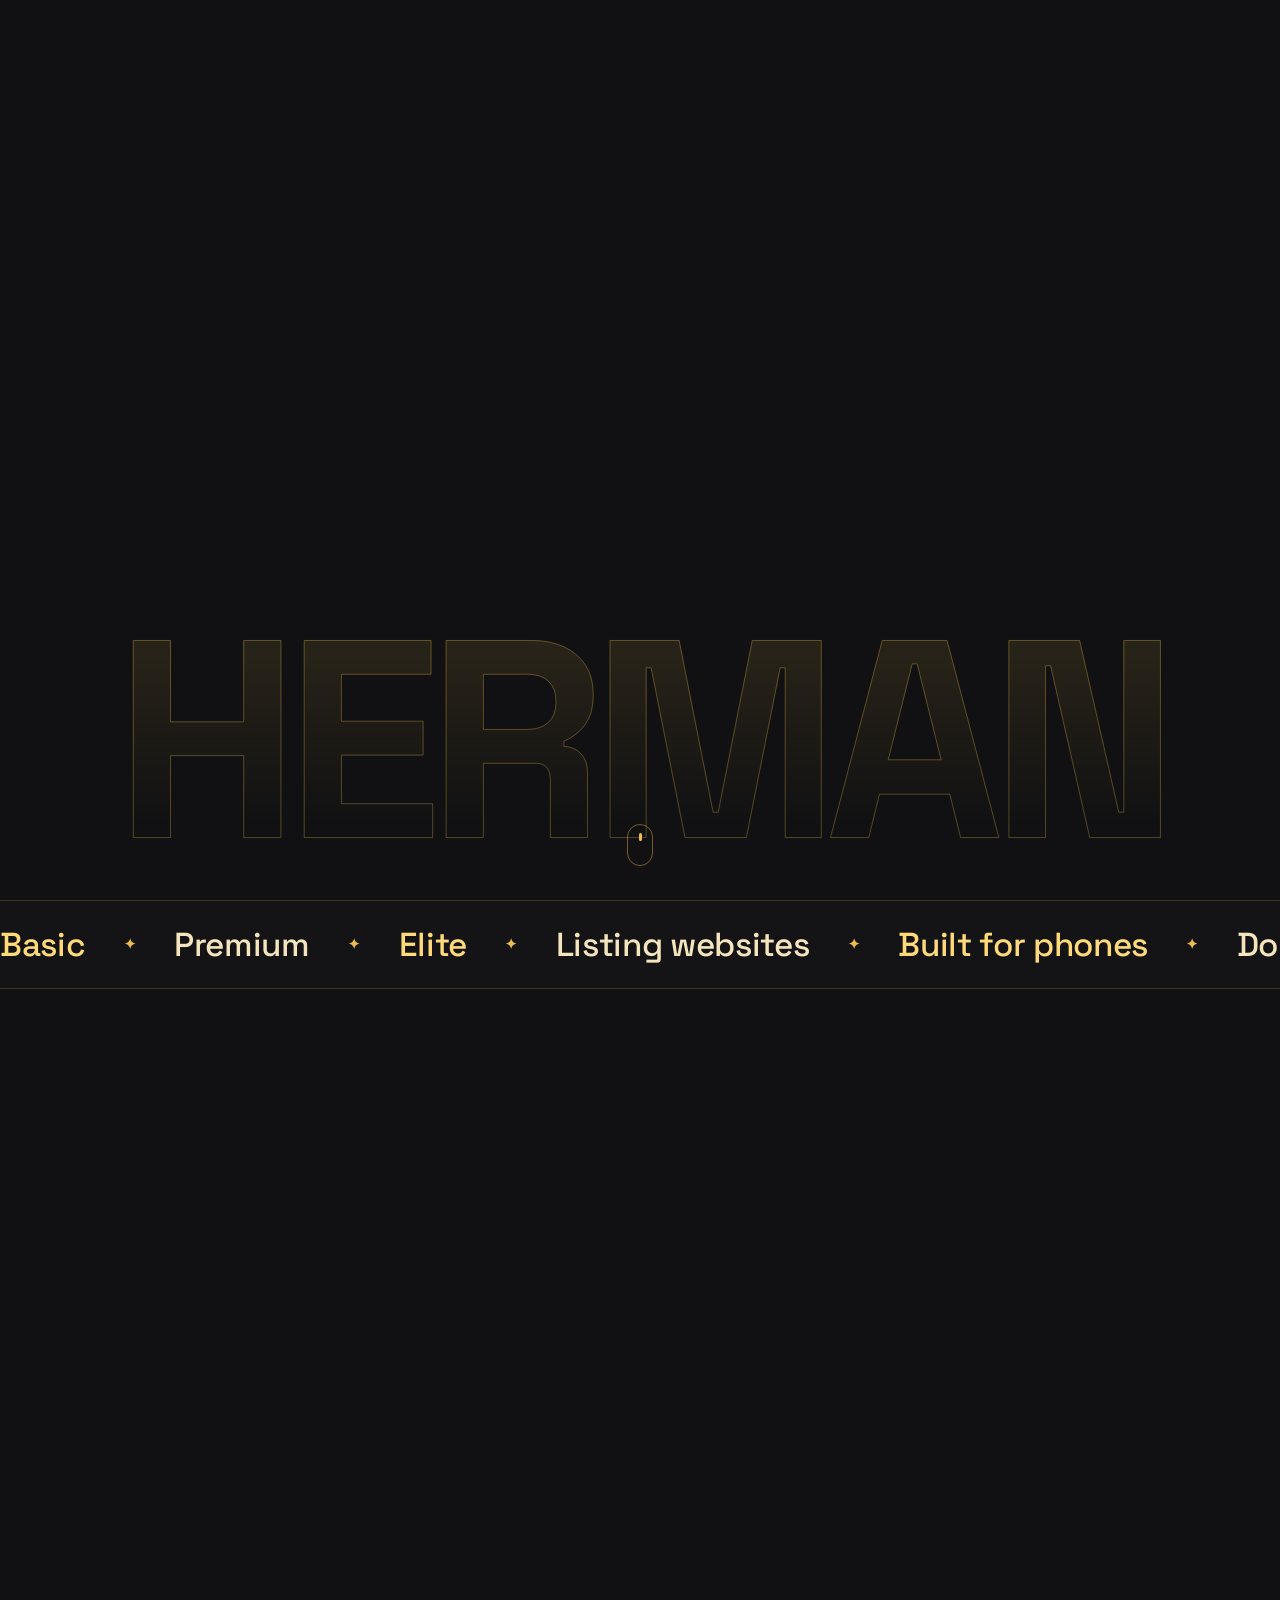
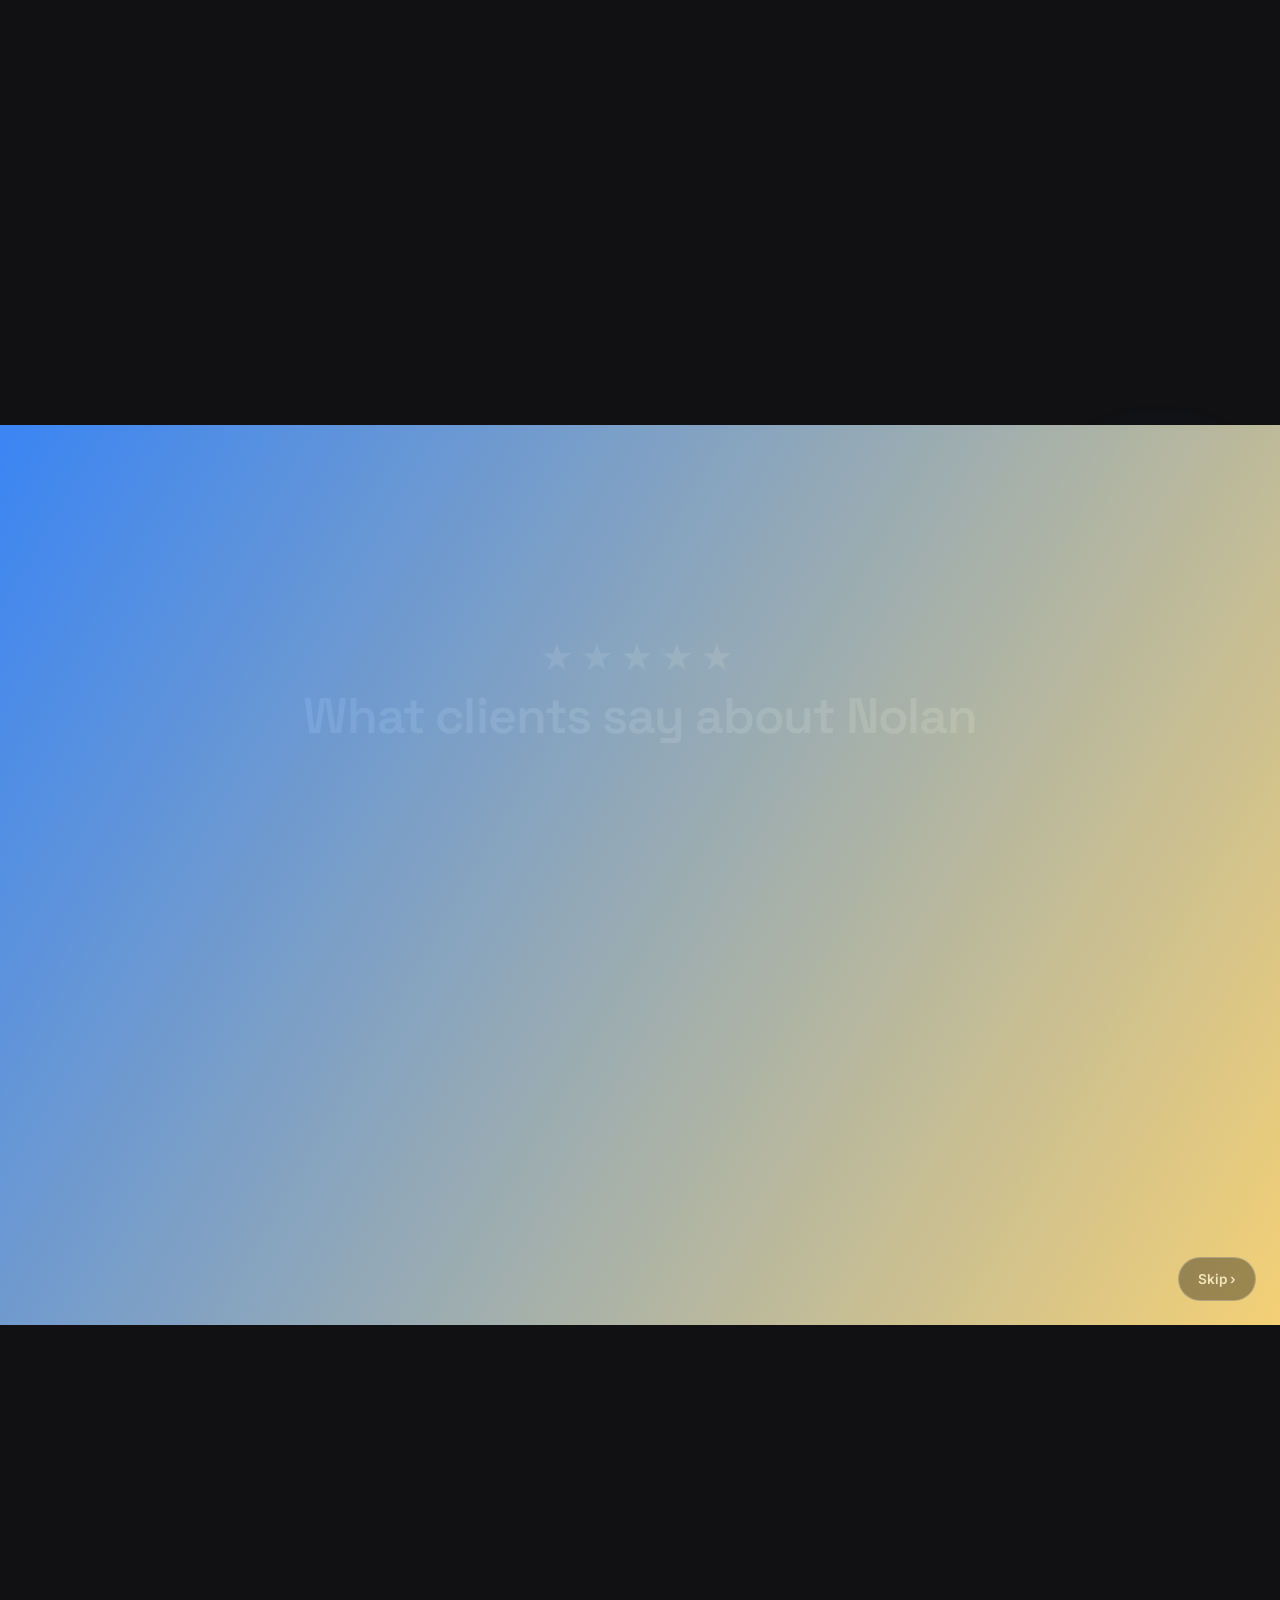
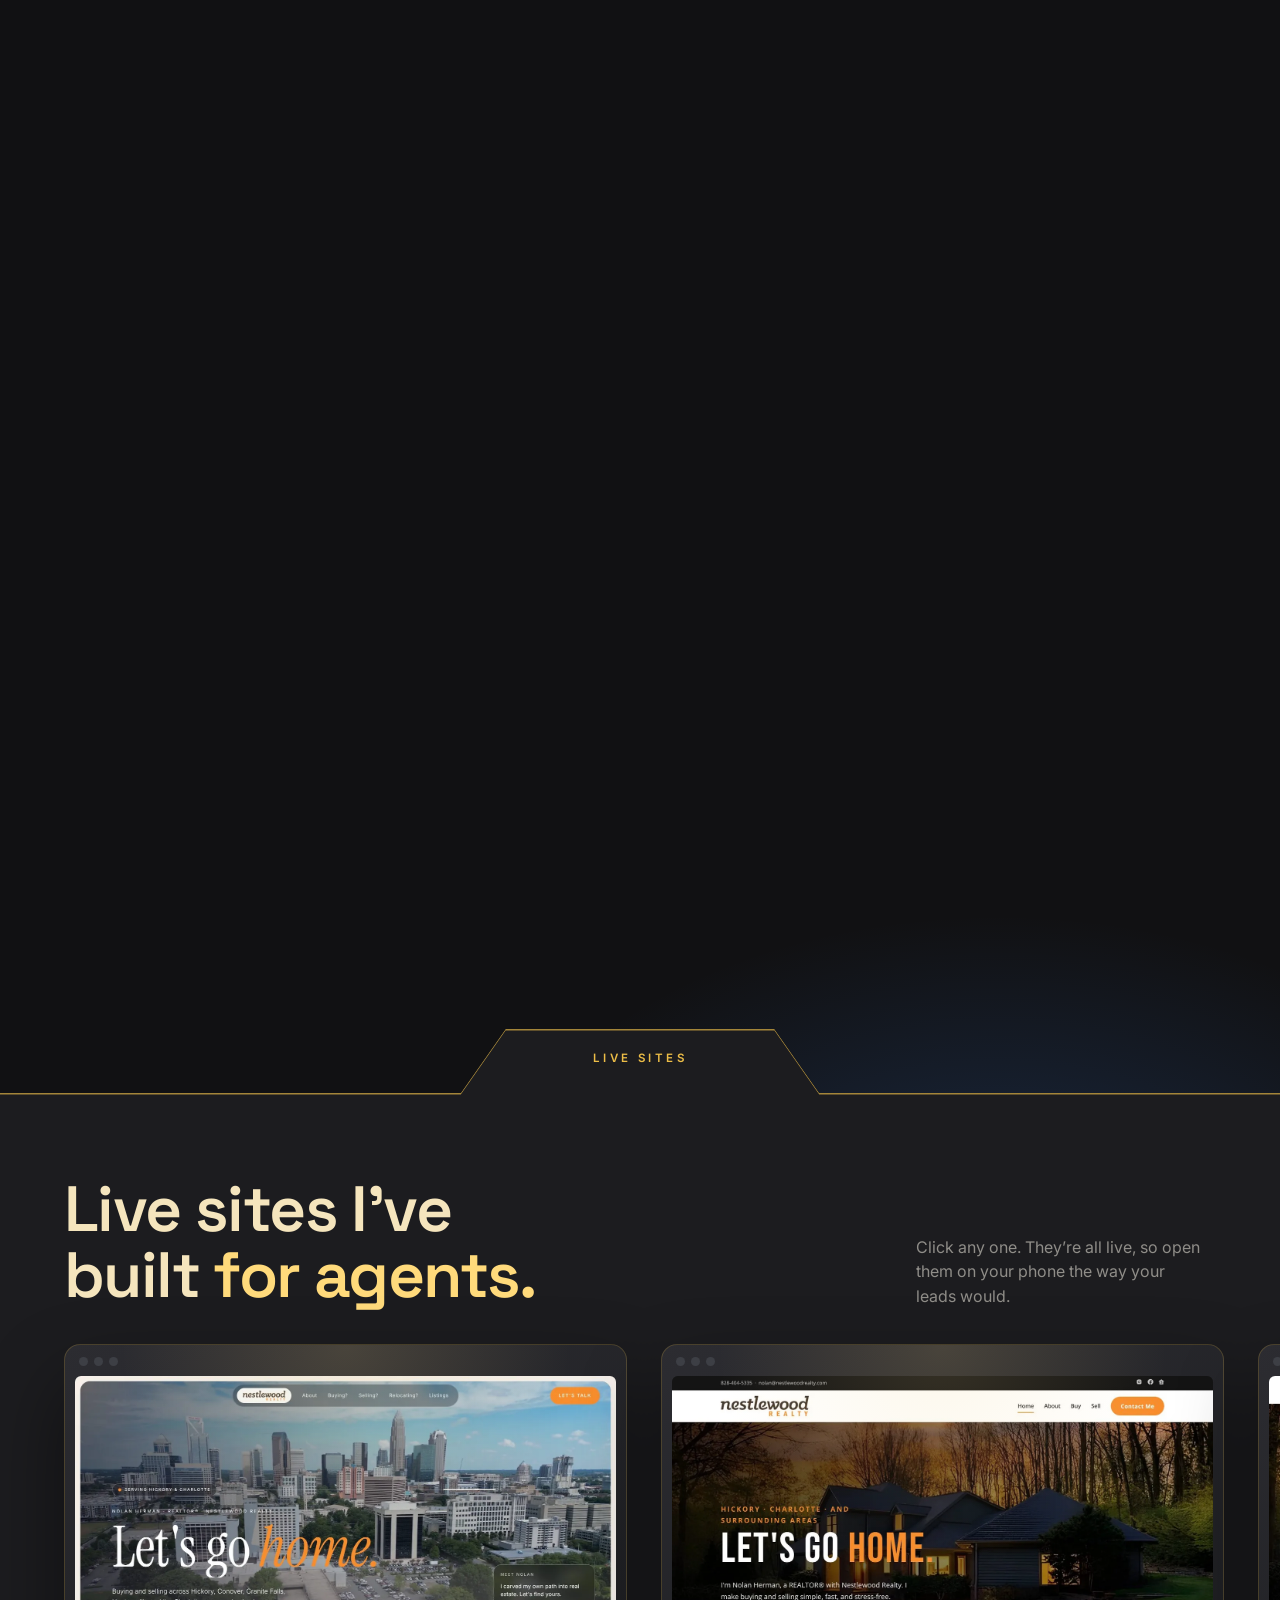
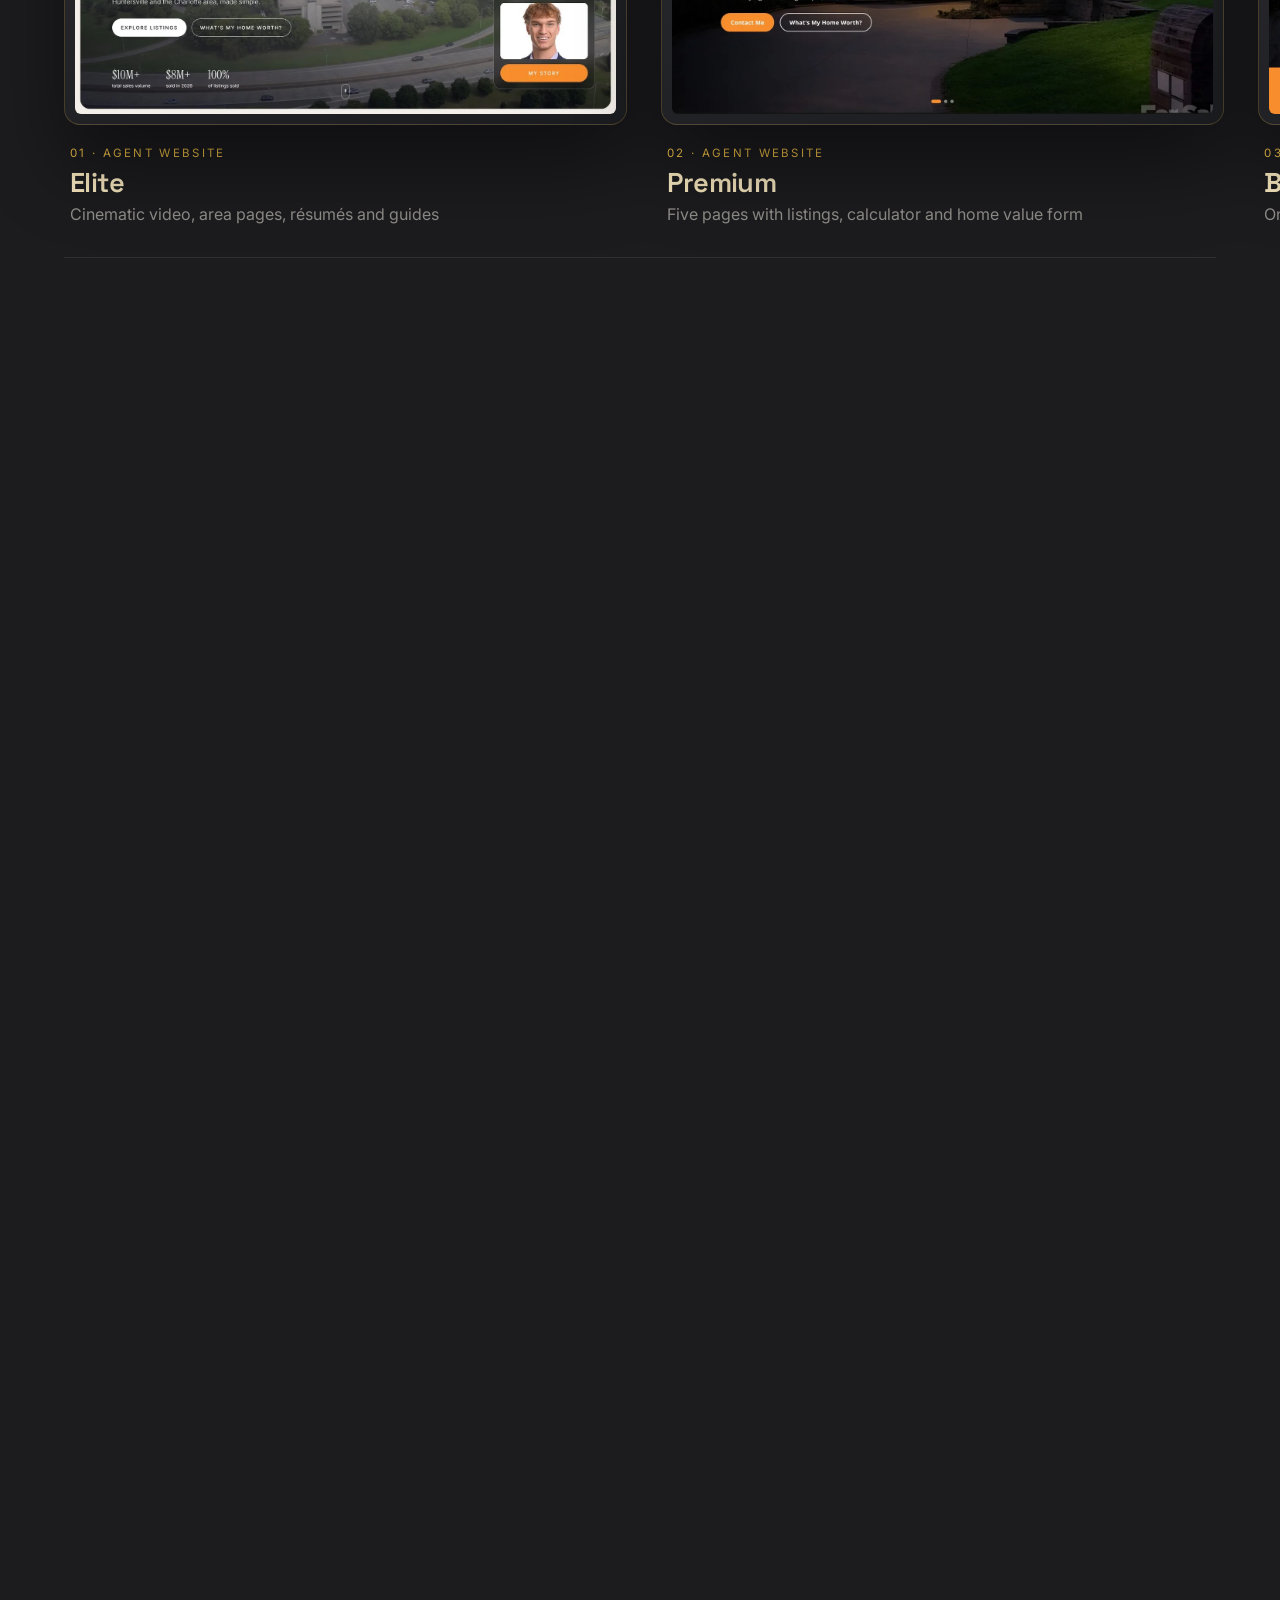
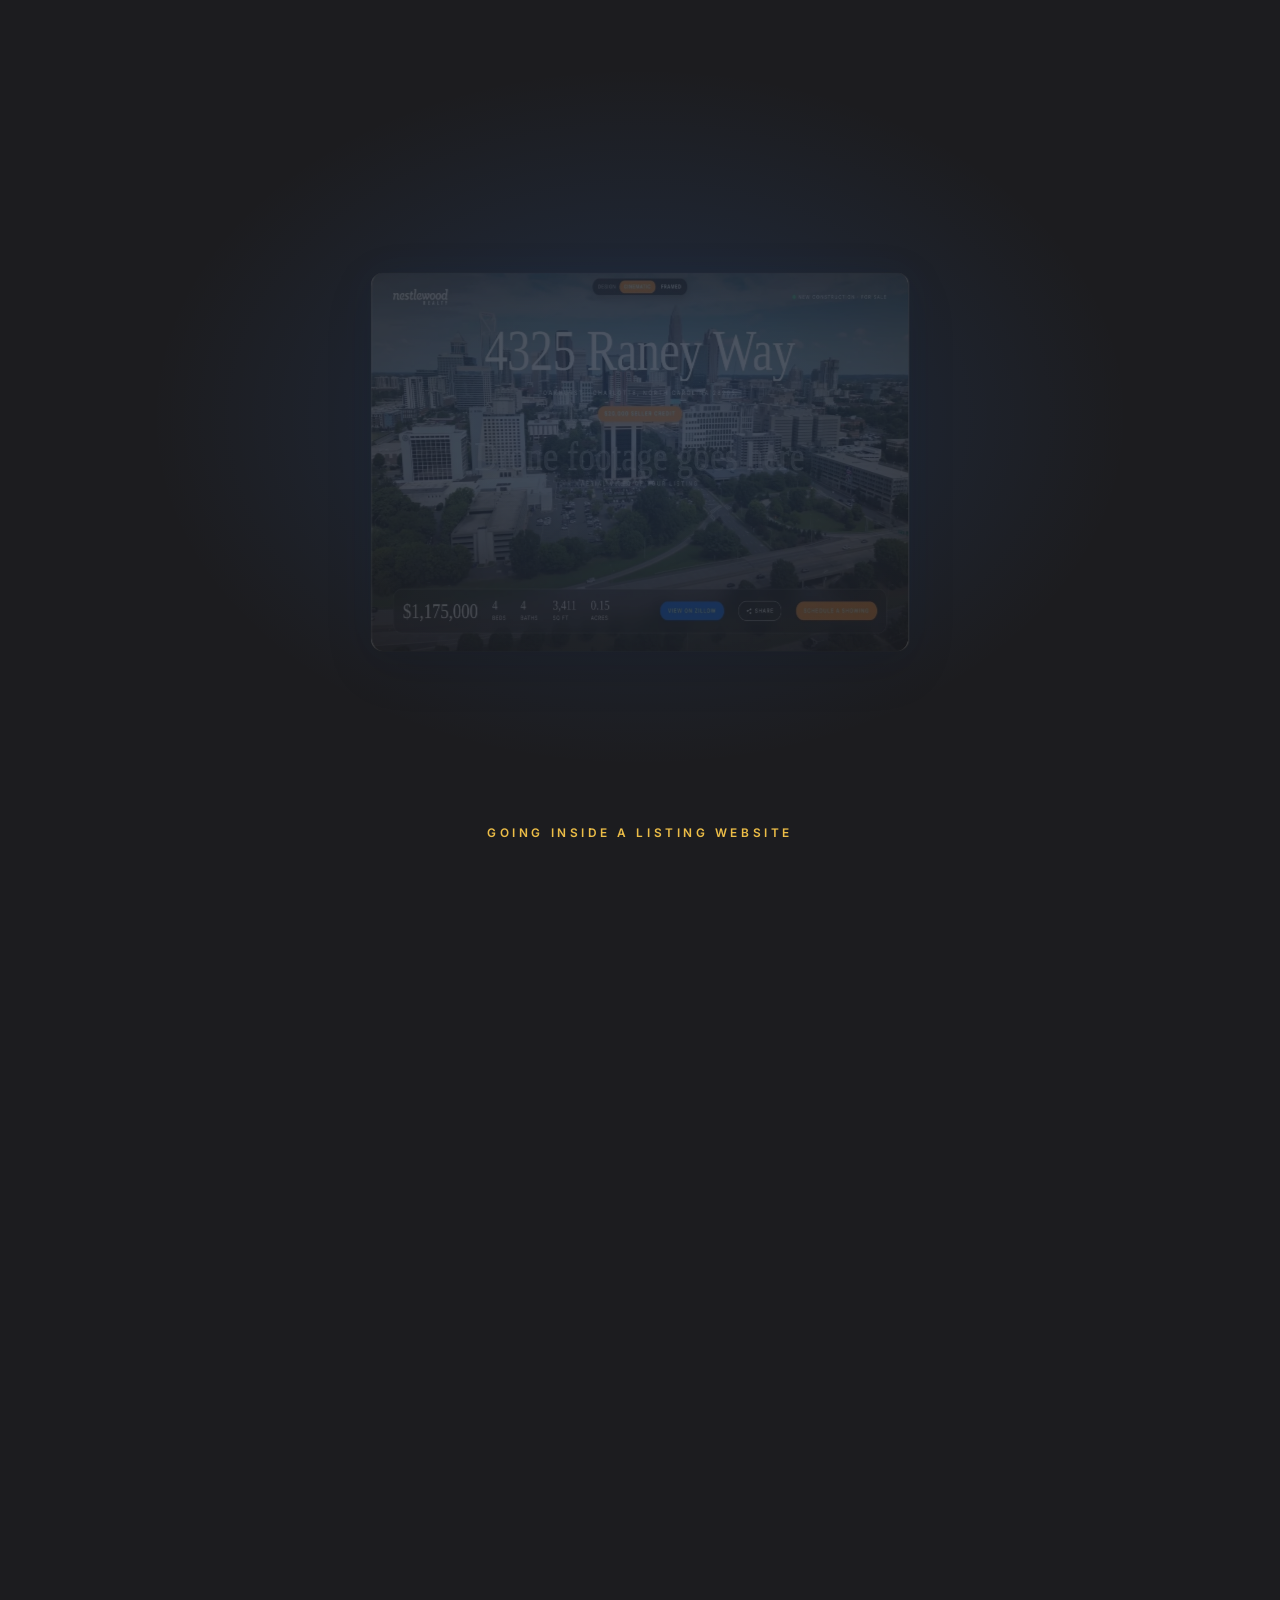
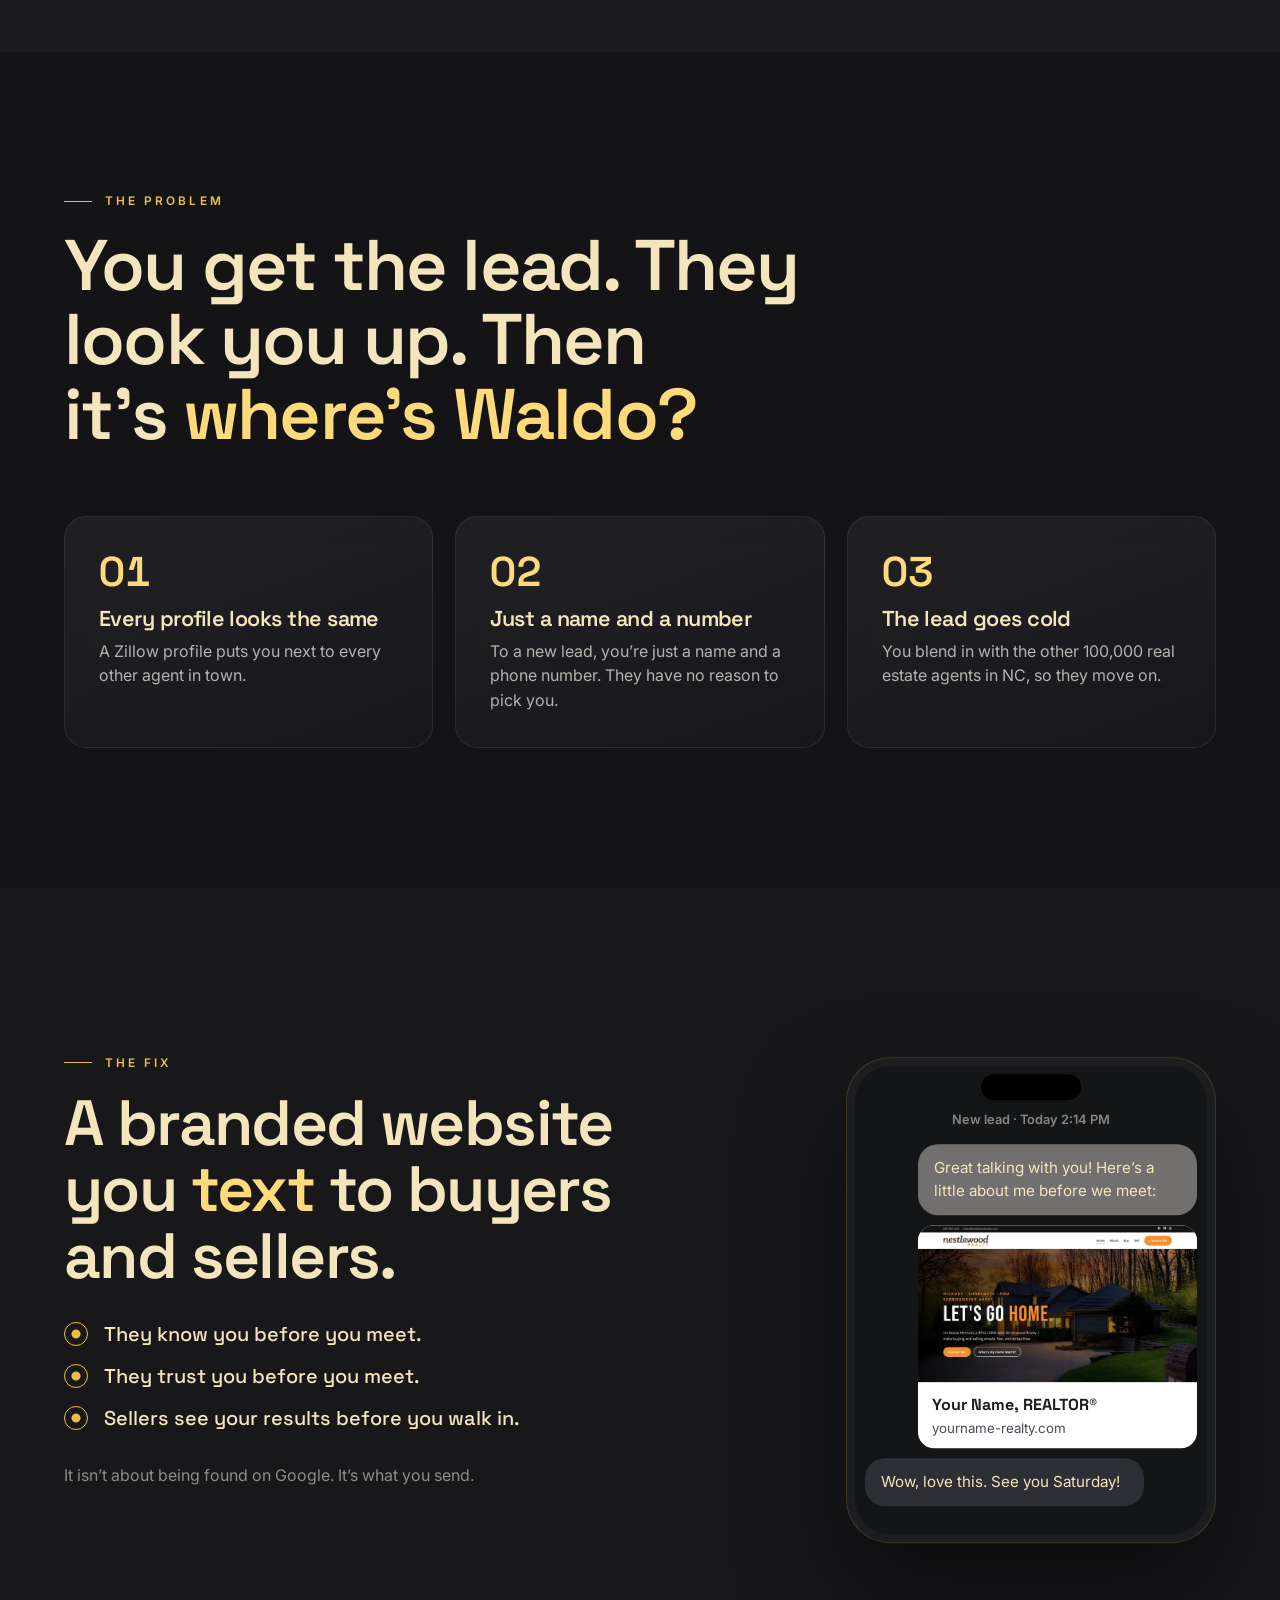
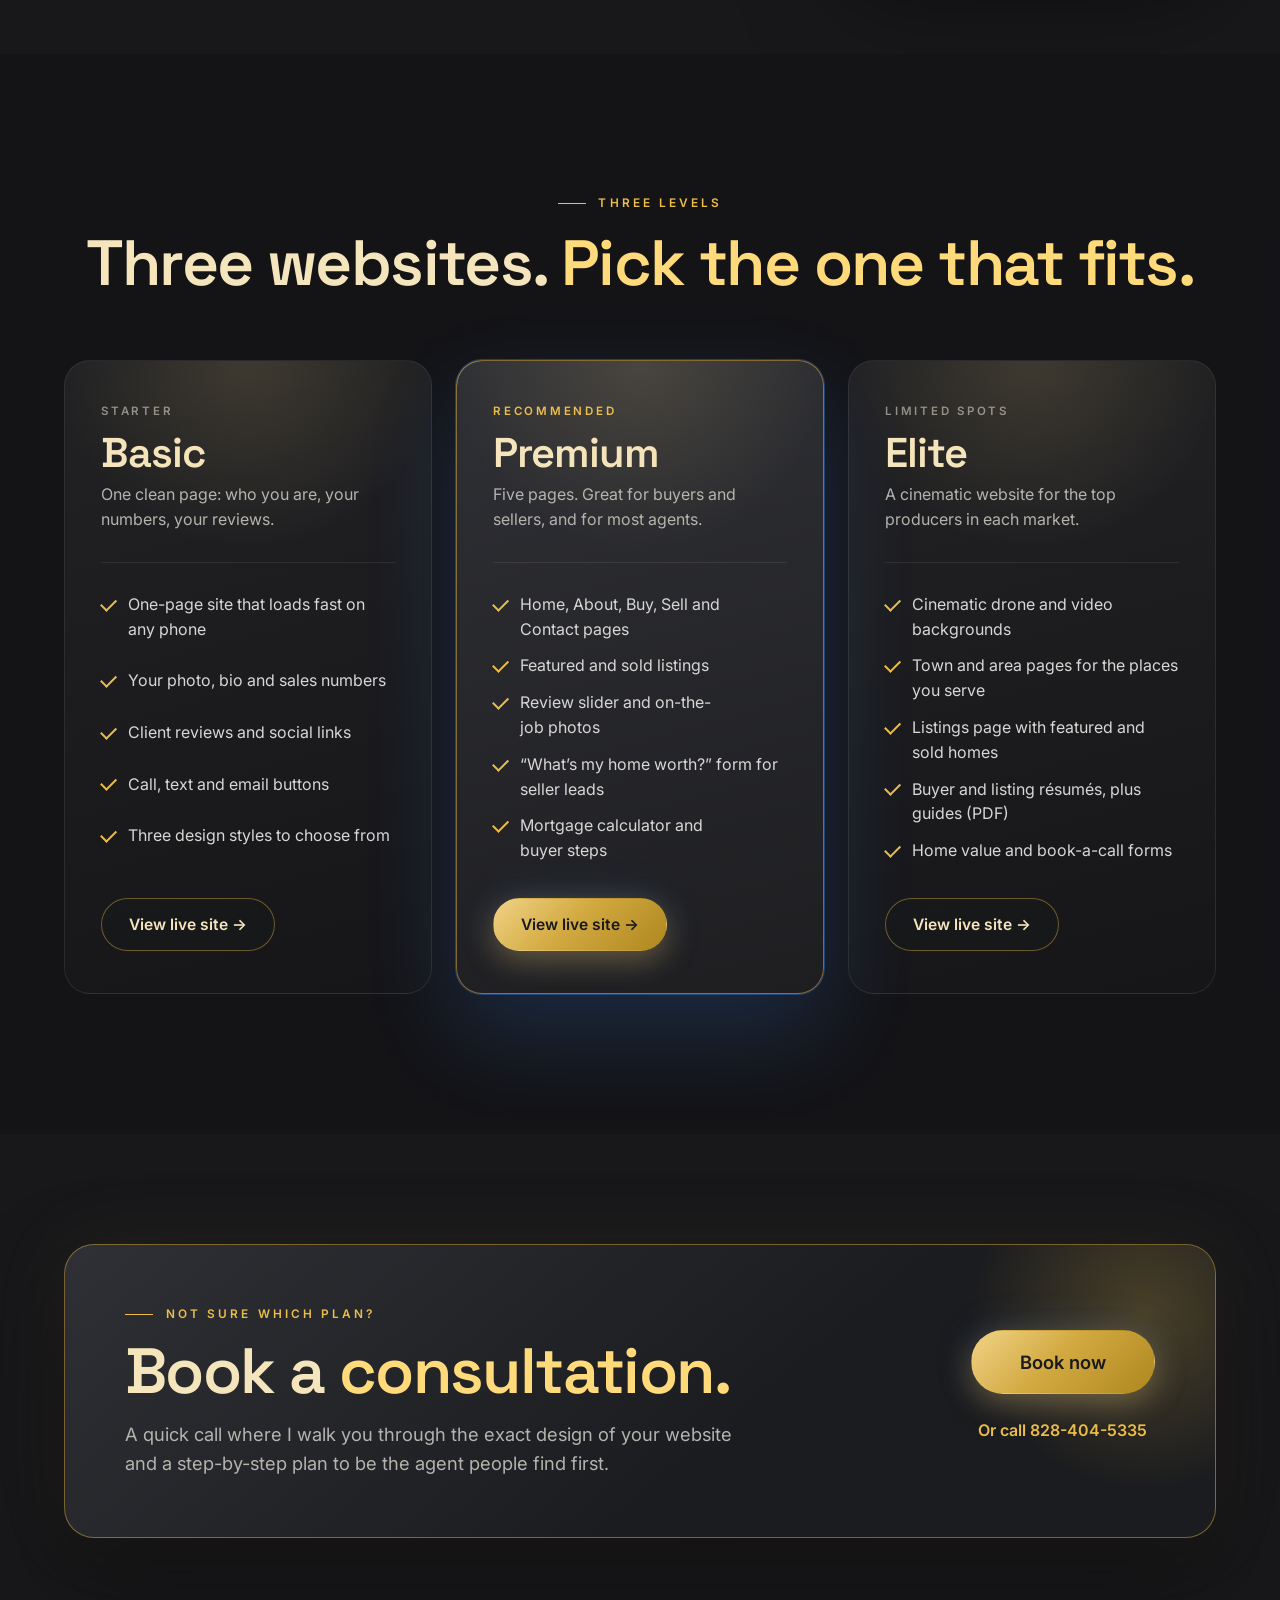
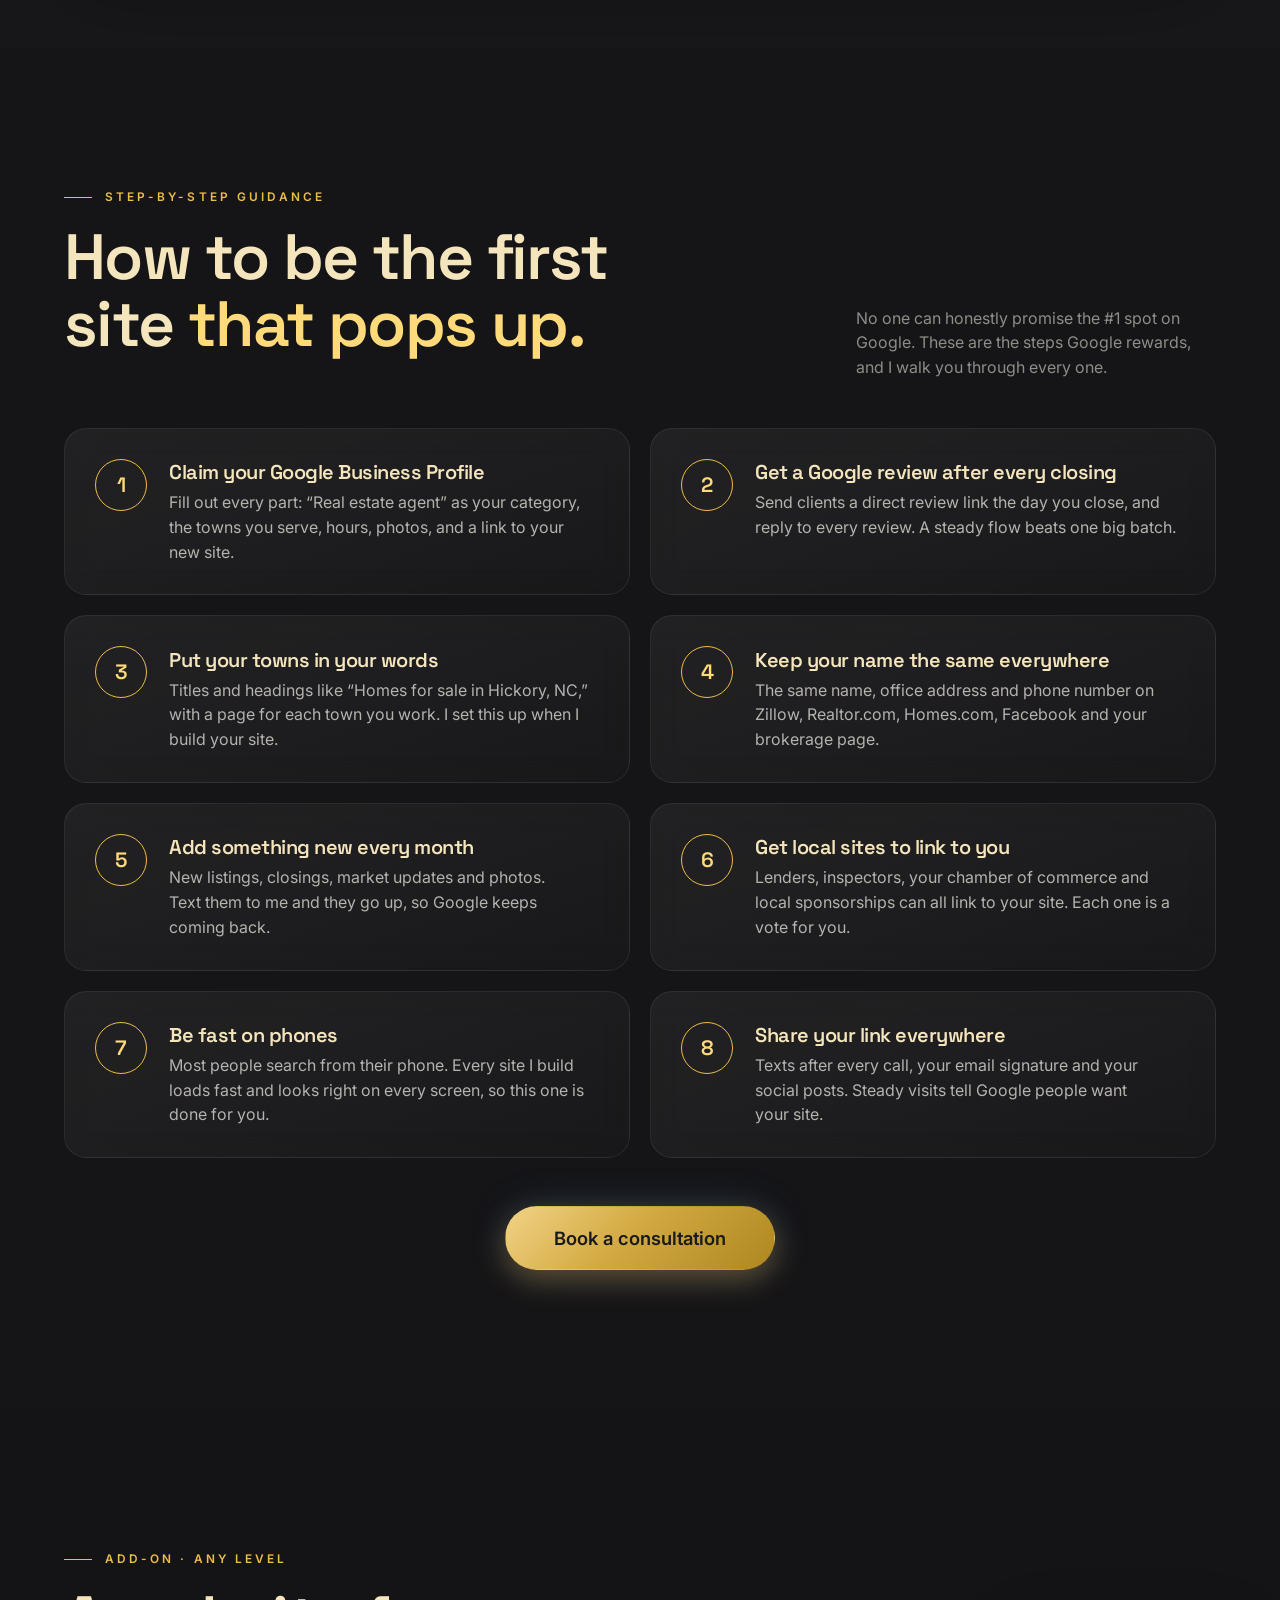
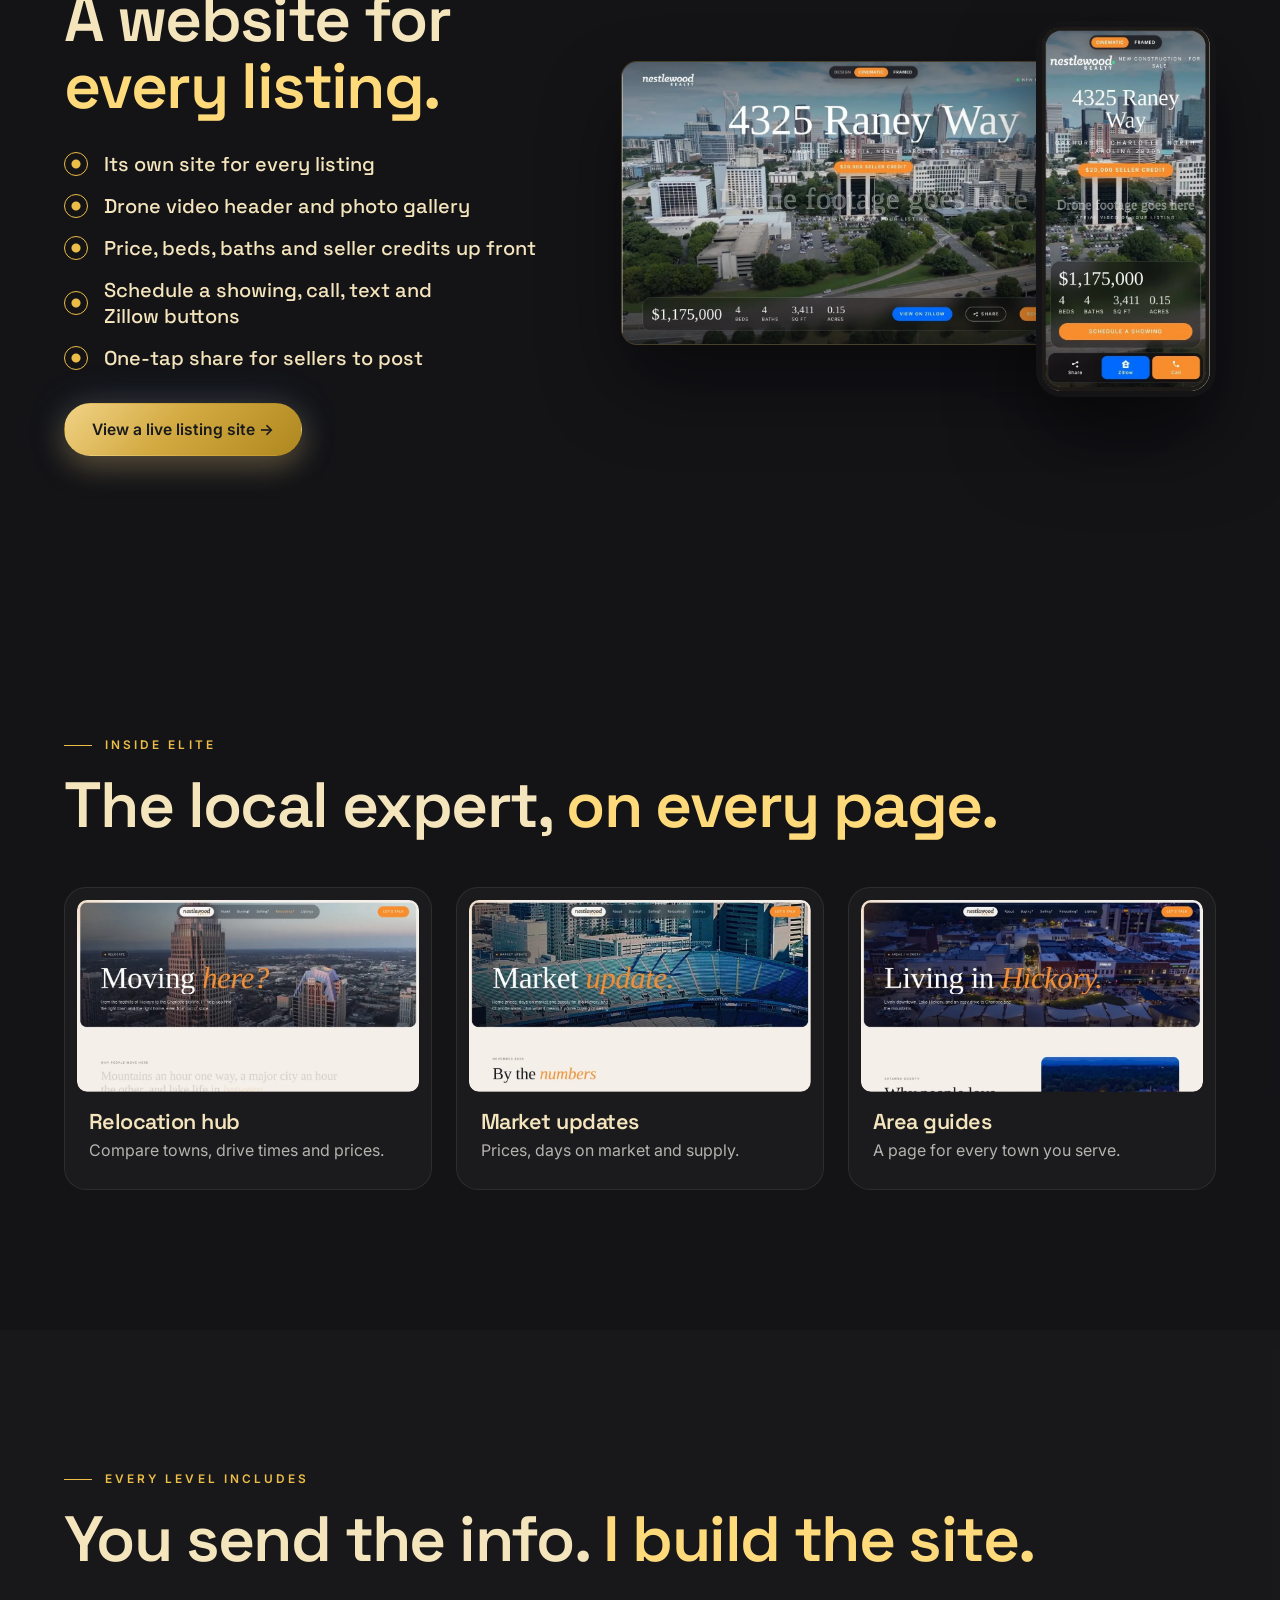
==== commit 5c5682a3: "Movie before the live sites: search, results, reviews, played automatically After the gold wall, a s" ====
--- a/index.html
+++ b/index.html
@@ -440,6 +440,41 @@
   </div>
 </footer>
 
+<!-- Movie: plays by itself after the gold wall, then lands on the live sites -->
+<div id="movie" aria-hidden="true">
+  <div class="mv-stage">
+    <section class="mv-scene mv-search">
+      <div class="mv-cam">
+        <p class="mv-word">Search</p>
+        <div class="mv-box"><svg viewBox="0 0 24 24"><circle cx="11" cy="11" r="7"/><path d="M20 20l-3.6-3.6"/></svg><span id="mvTyped" data-text="Find me the best realtor in Hickory!"></span><b class="mv-caret"></b><svg class="mv-mic" viewBox="0 0 24 24"><rect x="9" y="3" width="6" height="11" rx="3"/><path d="M5 11a7 7 0 0 0 14 0M12 18v3"/></svg></div>
+      </div>
+    </section>
+    <section class="mv-scene mv-results">
+      <div class="mv-mini"><svg viewBox="0 0 24 24"><circle cx="11" cy="11" r="7"/><path d="M20 20l-3.6-3.6"/></svg><span>Find me the best realtor in Hickory!</span><svg class="mv-mic" viewBox="0 0 24 24"><rect x="9" y="3" width="6" height="11" rx="3"/><path d="M5 11a7 7 0 0 0 14 0M12 18v3"/></svg></div>
+      <nav class="mv-tabs"><b>All</b><span>Images</span><span>Reviews</span><span>Maps</span><span>News</span></nav>
+      <div class="mv-imgs">
+        <img src="images/nolan.webp" alt="">
+        <img src="images/elite.webp" alt="">
+        <img src="images/listing-phone.webp" alt="">
+        <img src="images/premium.webp" alt="">
+      </div>
+      <article class="mv-hit top">
+        <small>hermanhomesholdings.com</small>
+        <h4>Nolan Herman, REALTOR® | Nestlewood Realty, Hickory NC</h4>
+        <p><span class="mv-stars">★★★★★</span> Client reviews · Buying and selling across Hickory, Lake Norman and Charlotte</p>
+      </article>
+      <article class="mv-hit"><i></i><i></i><i></i></article>
+    </section>
+    <section class="mv-scene mv-reviews">
+      <div class="mv-rv-head"><span class="mv-stars big">★★★★★</span><h3>What clients say about Nolan</h3></div>
+      <div class="mv-grid"><figure class="mv-card"><span class="mv-stars">★★★★★</span><blockquote>“He looked out for our best interests, getting us a fantastic deal.”</blockquote><figcaption>Lorena & Martin</figcaption></figure><figure class="mv-card"><span class="mv-stars">★★★★★</span><blockquote>“We couldn’t have asked for a better realtor than Nolan.”</blockquote><figcaption>Alfred & Rashonda W.</figcaption></figure><figure class="mv-card"><span class="mv-stars">★★★★★</span><blockquote>“He is exceptional at what he does.”</blockquote><figcaption>Jacopo B.</figcaption></figure><figure class="mv-card"><span class="mv-stars">★★★★★</span><blockquote>“He even caught a mistake during closing that got us more money.”</blockquote><figcaption>John F.</figcaption></figure><figure class="mv-card"><span class="mv-stars">★★★★★</span><blockquote>“He made a stressful time easy, efficient, and quick.”</blockquote><figcaption>Ashley & Bill</figcaption></figure><figure class="mv-card"><span class="mv-stars">★★★★★</span><blockquote>“Nolan was there every step of the way to boost me over every hurdle.”</blockquote><figcaption>David J.</figcaption></figure></div>
+    </section>
+    <div class="mv-flash"></div>
+    <div class="mv-cursor"><svg viewBox="0 0 24 24"><path d="M4 2l16 9-7 2-3 7z"/></svg><i></i></div>
+  </div>
+  <button class="mv-skip" type="button">Skip <span>›</span></button>
+</div>
+
 <script src="js/site.js"></script>
 </body>
 </html>
--- a/css/site.css
+++ b/css/site.css
@@ -455,3 +455,69 @@
 .warp-line.l2{color:#121316;text-shadow:0 0 40px rgba(255,236,170,.9)}
 .warp-line.l2 span{color:#1557d6}
 .warp-hint.h2{color:#121316;text-shadow:none}
+
+/* ===== movie: search -> results -> reviews -> live sites (plays itself) ===== */
+#movie{position:fixed;inset:0;z-index:150;display:none;background:radial-gradient(900px 600px at 50% 40%,rgba(61,139,255,.18),transparent 70%),#111214;color:var(--cream);overflow:hidden}
+#movie.on{display:block}
+.mv-stage{position:absolute;inset:0}
+.mv-scene{position:absolute;inset:0;display:grid;place-content:center;justify-items:center;gap:26px;padding:0 6vw;opacity:0;visibility:hidden}
+.mv-kicker{font:400 clamp(1.4rem,3vw,2.2rem)/1.2 var(--serif);font-style:italic;color:var(--gold-2)}
+.mv-box{display:flex;align-items:center;gap:16px;width:min(760px,88vw);padding:22px 26px 22px 30px;border-radius:999px;background:#fff;color:#1d1e22;box-shadow:0 30px 90px rgba(0,0,0,.5),0 0 0 6px rgba(61,139,255,.25);font:500 clamp(1.05rem,2.6vw,1.6rem) var(--body)}
+.mv-box svg,.mv-mini svg{flex:0 0 24px;width:24px;height:24px;fill:none;stroke:#3d8bff;stroke-width:2.2;stroke-linecap:round}
+.mv-caret{width:2px;height:1.2em;background:#1d1e22;animation:blink 1s steps(2) infinite}
+.mv-go{margin-left:auto;padding:.6rem 1.2rem;border-radius:999px;background:#3d8bff;color:#fff;font:600 .9rem var(--body)}
+.mv-results{place-content:start center;padding-top:14vh;gap:14px}
+.mv-mini{display:flex;align-items:center;gap:12px;width:min(820px,90vw);padding:14px 20px;border-radius:999px;background:rgba(255,255,255,.08);border:1px solid rgba(255,255,255,.12);font:500 1rem var(--body);margin-bottom:10px}
+.mv-hit{width:min(820px,90vw);padding:20px 24px;border-radius:18px;background:rgba(255,255,255,.04);border:1px solid rgba(255,255,255,.07);display:grid;gap:8px}
+.mv-hit i{display:block;height:11px;border-radius:6px;background:rgba(255,255,255,.08)}
+.mv-hit i:nth-child(1){width:34%}.mv-hit i:nth-child(2){width:72%;height:16px}.mv-hit i:nth-child(3){width:58%}
+.mv-hit.top{background:linear-gradient(160deg,rgba(255,218,123,.12),rgba(61,139,255,.08));border-color:rgba(236,189,71,.6);box-shadow:0 0 50px rgba(236,189,71,.15)}
+.mv-hit small{color:#7fb0ff;font-size:.85rem}
+.mv-hit h4{font:600 clamp(1.1rem,2.4vw,1.5rem) var(--head);color:#9cc3ff}
+.mv-hit p{color:var(--soft);font-size:.95rem}
+.mv-stars{color:var(--gold-2);letter-spacing:.12em}
+.mv-stars.big{font-size:2rem;letter-spacing:.2em;text-shadow:0 0 30px rgba(255,218,123,.5)}
+.mv-reviews{gap:30px}
+.mv-rv-head{display:grid;justify-items:center;gap:6px;text-align:center}
+.mv-rv-head h3{font-size:clamp(1.8rem,4vw,3rem)}
+.mv-grid{display:grid;grid-template-columns:repeat(3,minmax(0,1fr));gap:16px;width:min(1100px,92vw)}
+.mv-card{margin:0;padding:22px;border-radius:18px;background:linear-gradient(160deg,rgba(255,255,255,.08),rgba(255,255,255,.02));border:1px solid rgba(255,255,255,.1);display:grid;gap:10px}
+.mv-card blockquote{font:500 1.02rem/1.4 var(--body);color:var(--cream)}
+.mv-card figcaption{color:var(--muted);font-size:.85rem}
+.mv-flash{position:absolute;inset:0;opacity:0;pointer-events:none;background:linear-gradient(120deg,rgba(61,139,255,.95),rgba(255,218,123,.95))}
+.mv-cursor{position:absolute;left:0;top:0;width:30px;height:30px;opacity:0;z-index:5;filter:drop-shadow(0 4px 10px rgba(0,0,0,.5))}
+.mv-cursor svg{width:30px;height:30px;fill:#fff;stroke:#111;stroke-width:1.2}
+.mv-cursor i{position:absolute;left:-14px;top:-14px;width:36px;height:36px;border-radius:50%;border:2px solid #3d8bff;opacity:0}
+.mv-skip{position:absolute;right:24px;bottom:24px;z-index:6;padding:.7rem 1.2rem;min-height:44px;border-radius:999px;border:1px solid rgba(255,255,255,.25);background:rgba(0,0,0,.35);color:var(--cream);font:600 .85rem var(--body);cursor:pointer}
+.mv-skip:hover{border-color:var(--gold)}
+@media(max-width:760px){
+  .mv-grid{grid-template-columns:1fr;gap:10px}
+  .mv-card:nth-child(n+4){display:none}
+  .mv-card{padding:16px}
+  .mv-results{padding-top:12vh}
+  .mv-go{display:none}
+}
+
+/* movie v2: zoomed camera on a dark search bar, image results */
+#movie{background:#202124}
+.mv-search{display:block;padding:0}
+.mv-cam{position:absolute;inset:0;display:grid;place-content:center;justify-items:center;gap:34px;will-change:transform}
+.mv-word{font:600 clamp(3rem,8vw,5.5rem) var(--head);letter-spacing:-.03em;color:#e8eaed}
+.mv-search .mv-box{background:#303134;color:#e8eaed;box-shadow:0 0 0 1px #5f6368;padding:20px 26px;font:400 clamp(1.1rem,2.4vw,1.6rem) var(--body);width:min(780px,90vw)}
+.mv-search .mv-caret{background:#8ab4f8}
+.mv-mic{flex:0 0 24px;width:24px;height:24px;margin-left:auto;fill:none;stroke:#8ab4f8;stroke-width:2;stroke-linecap:round}
+.mv-results{padding-top:11vh;gap:12px}
+.mv-mini{background:#303134;border-color:#5f6368;color:#e8eaed}
+.mv-tabs{display:flex;gap:22px;width:min(820px,90vw);padding:2px 6px 8px;border-bottom:1px solid #3c4043;font-size:.88rem;color:#9aa0a6}
+.mv-tabs b{color:#8ab4f8;font-weight:600;border-bottom:2px solid #8ab4f8;padding-bottom:6px}
+.mv-imgs{display:grid;grid-template-columns:1.1fr 1fr 1fr 1fr;gap:8px;width:min(820px,90vw);height:min(30vh,240px)}
+.mv-imgs img{width:100%;height:100%;object-fit:cover;object-position:top;border-radius:12px;background:#303134}
+.mv-hit{background:#2a2b2e;border-color:#3c4043}
+@media(max-width:760px){.mv-imgs{grid-template-columns:1fr 1fr;height:34vh}.mv-imgs img:nth-child(n+3){display:none}.mv-tabs span:nth-child(n+4){display:none}.mv-hit:not(.top){display:none}}
+.mv-imgs{height:auto}
+.mv-imgs img{height:min(28vh,230px)}
+@media(max-width:760px){.mv-imgs img{height:30vh}}
+html.movie-on,html.movie-on body{overflow:hidden;touch-action:none}
+html.lenis.lenis-stopped{overflow:hidden}
+.no-webgl .warp-line.l2,.no-webgl .warp-hint.h2{color:var(--cream)}
+.no-webgl .warp-line.l2 span{color:var(--gold-2)}
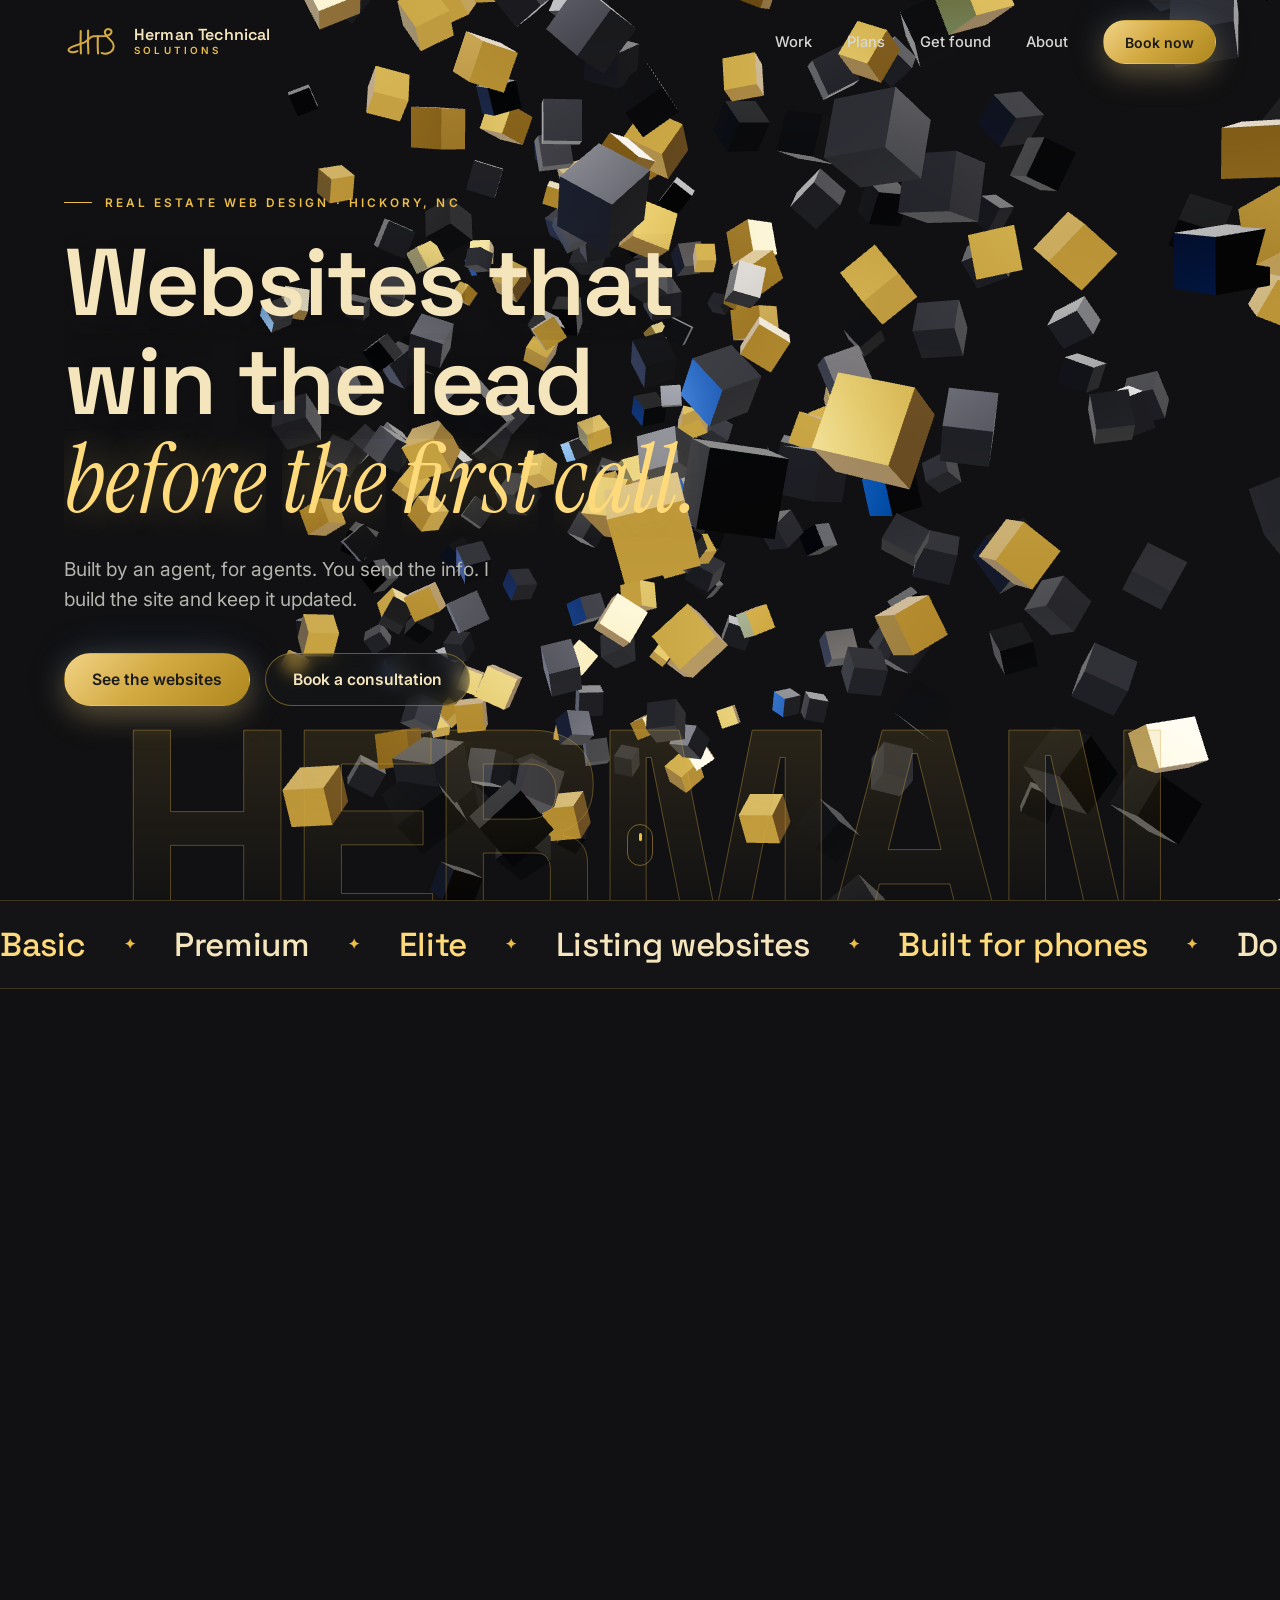
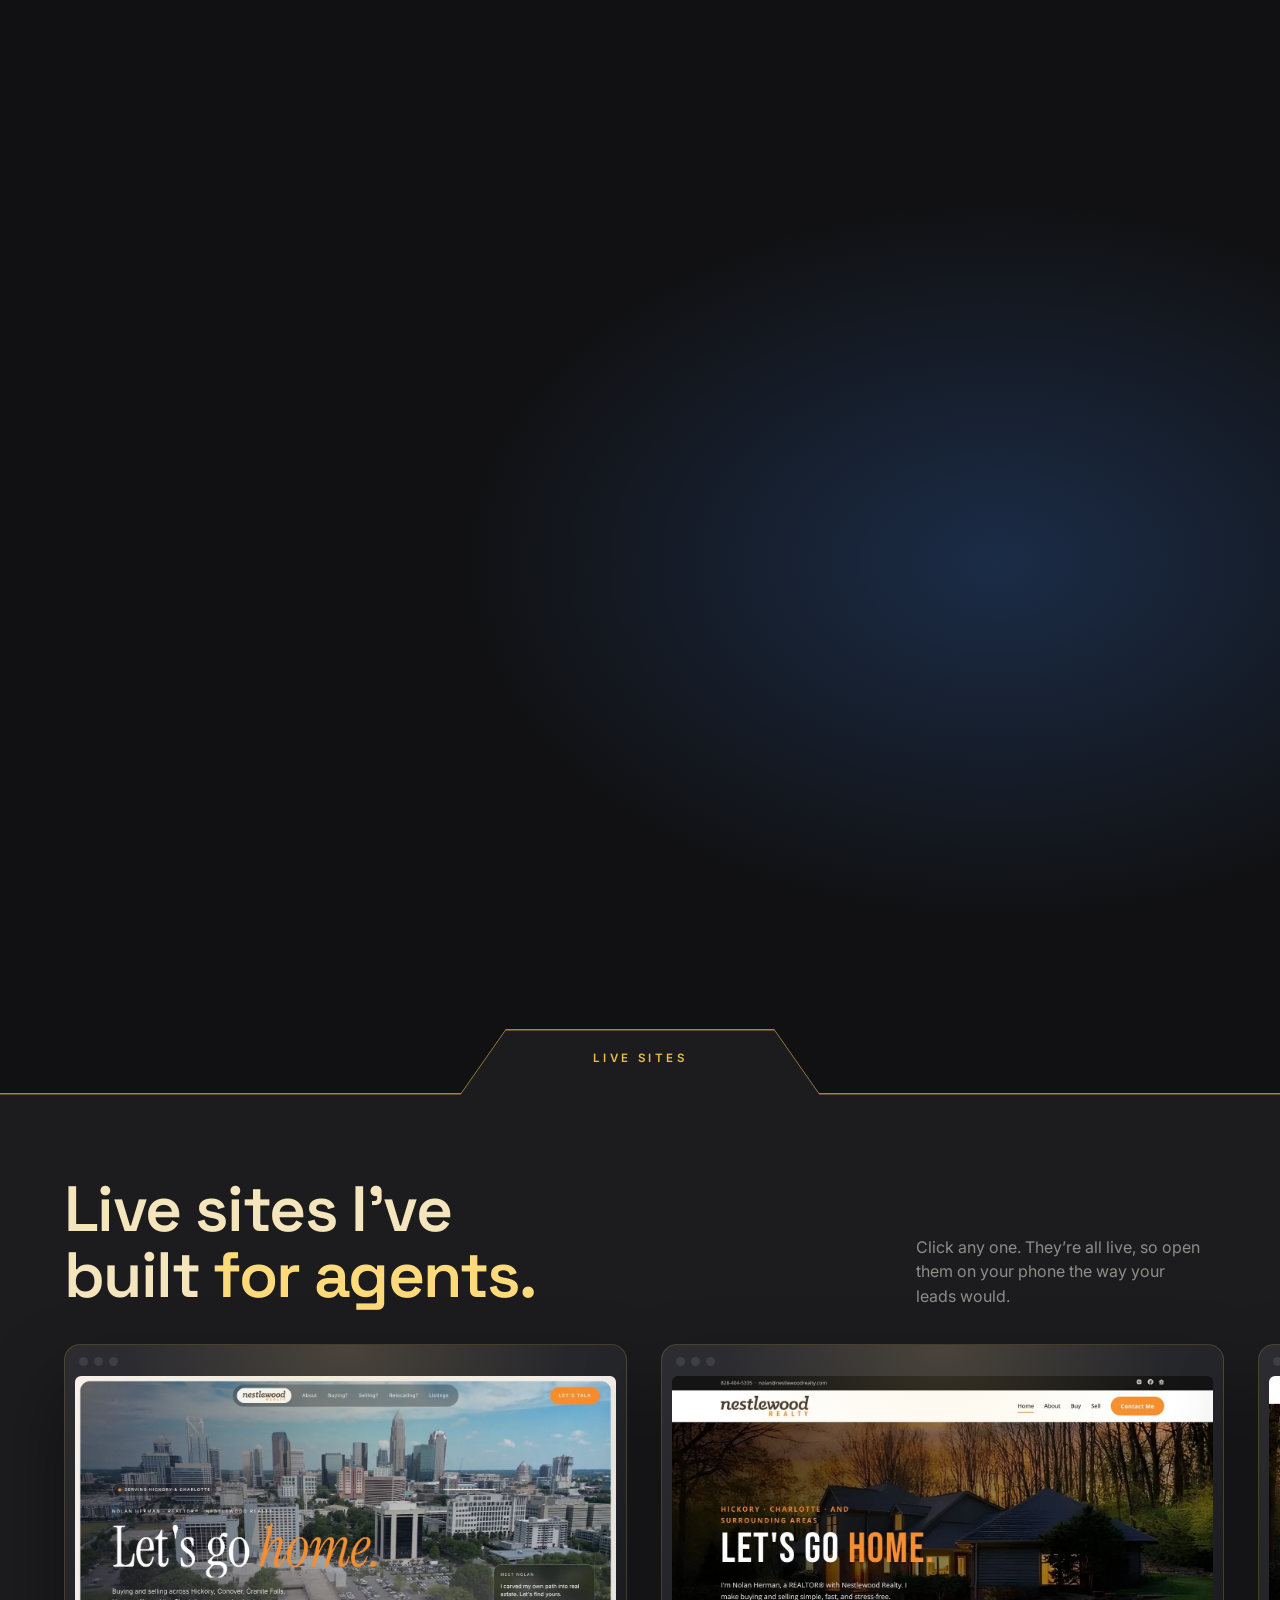
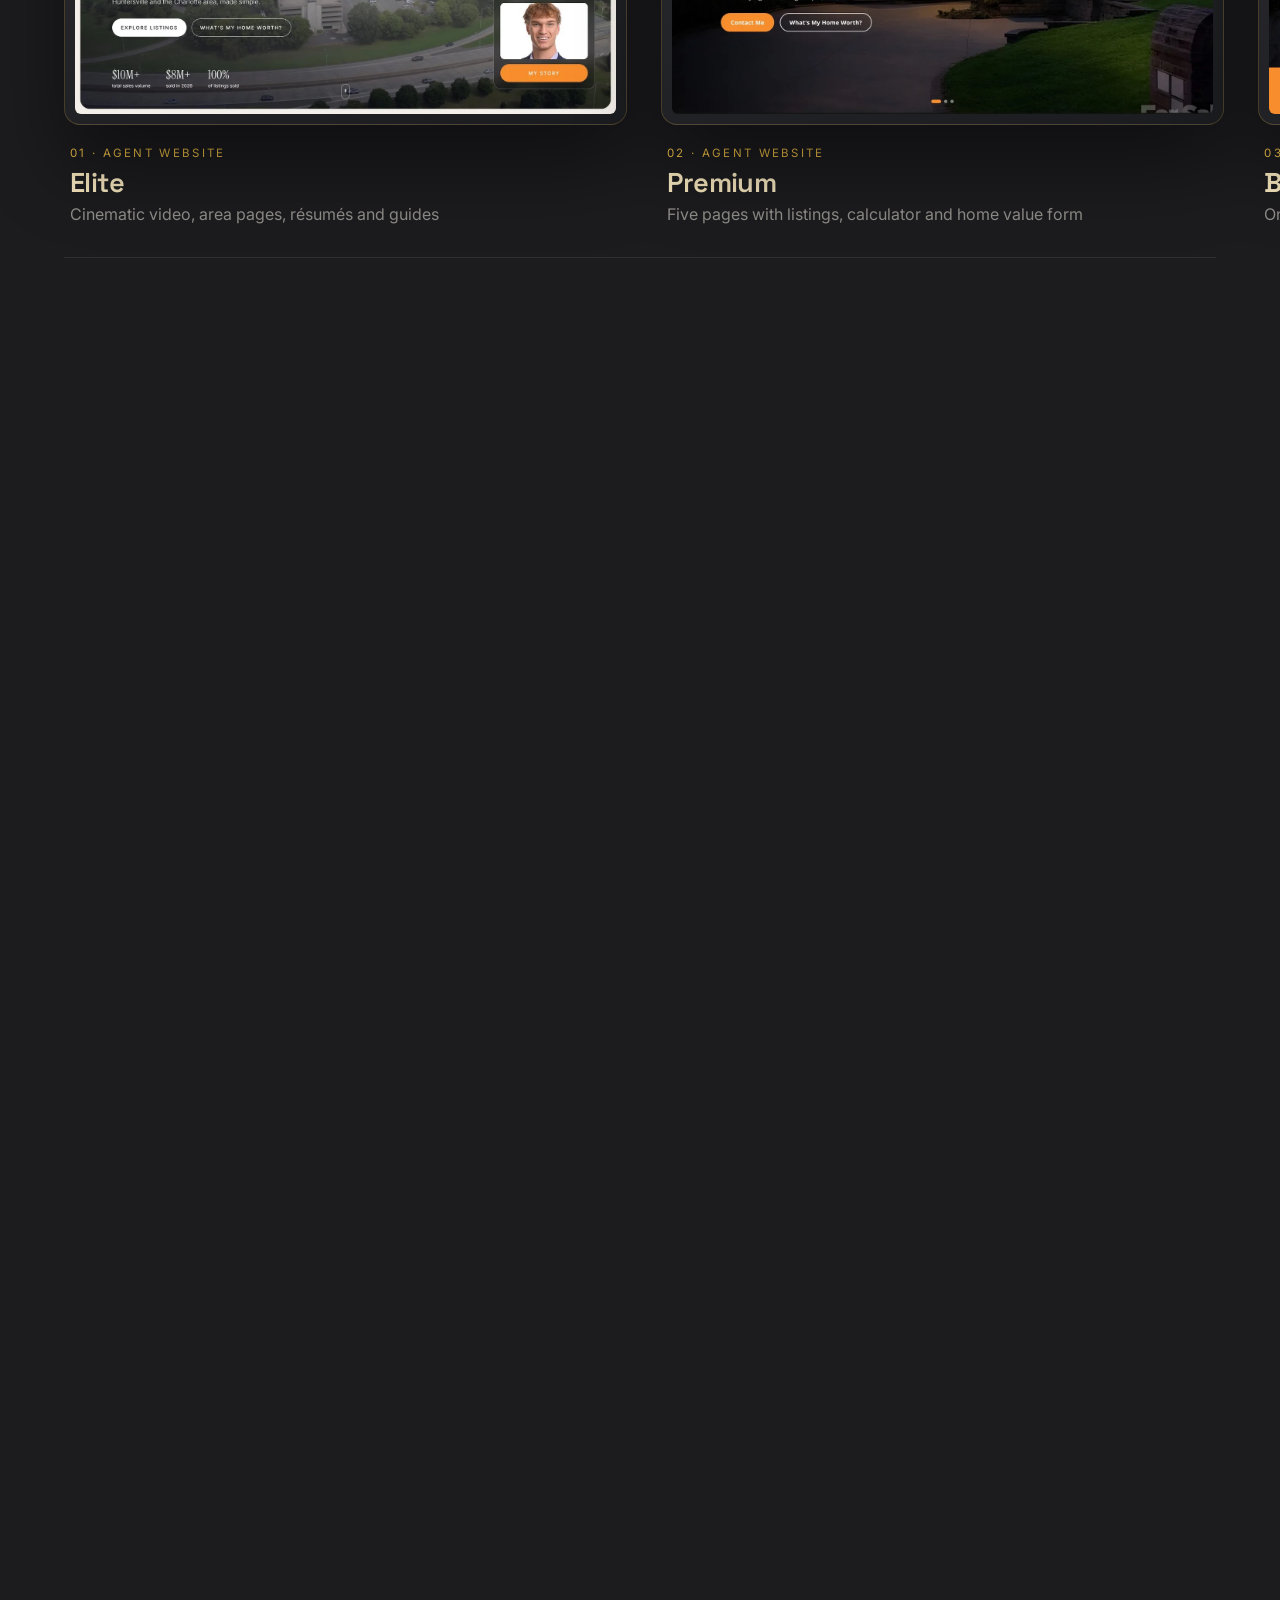
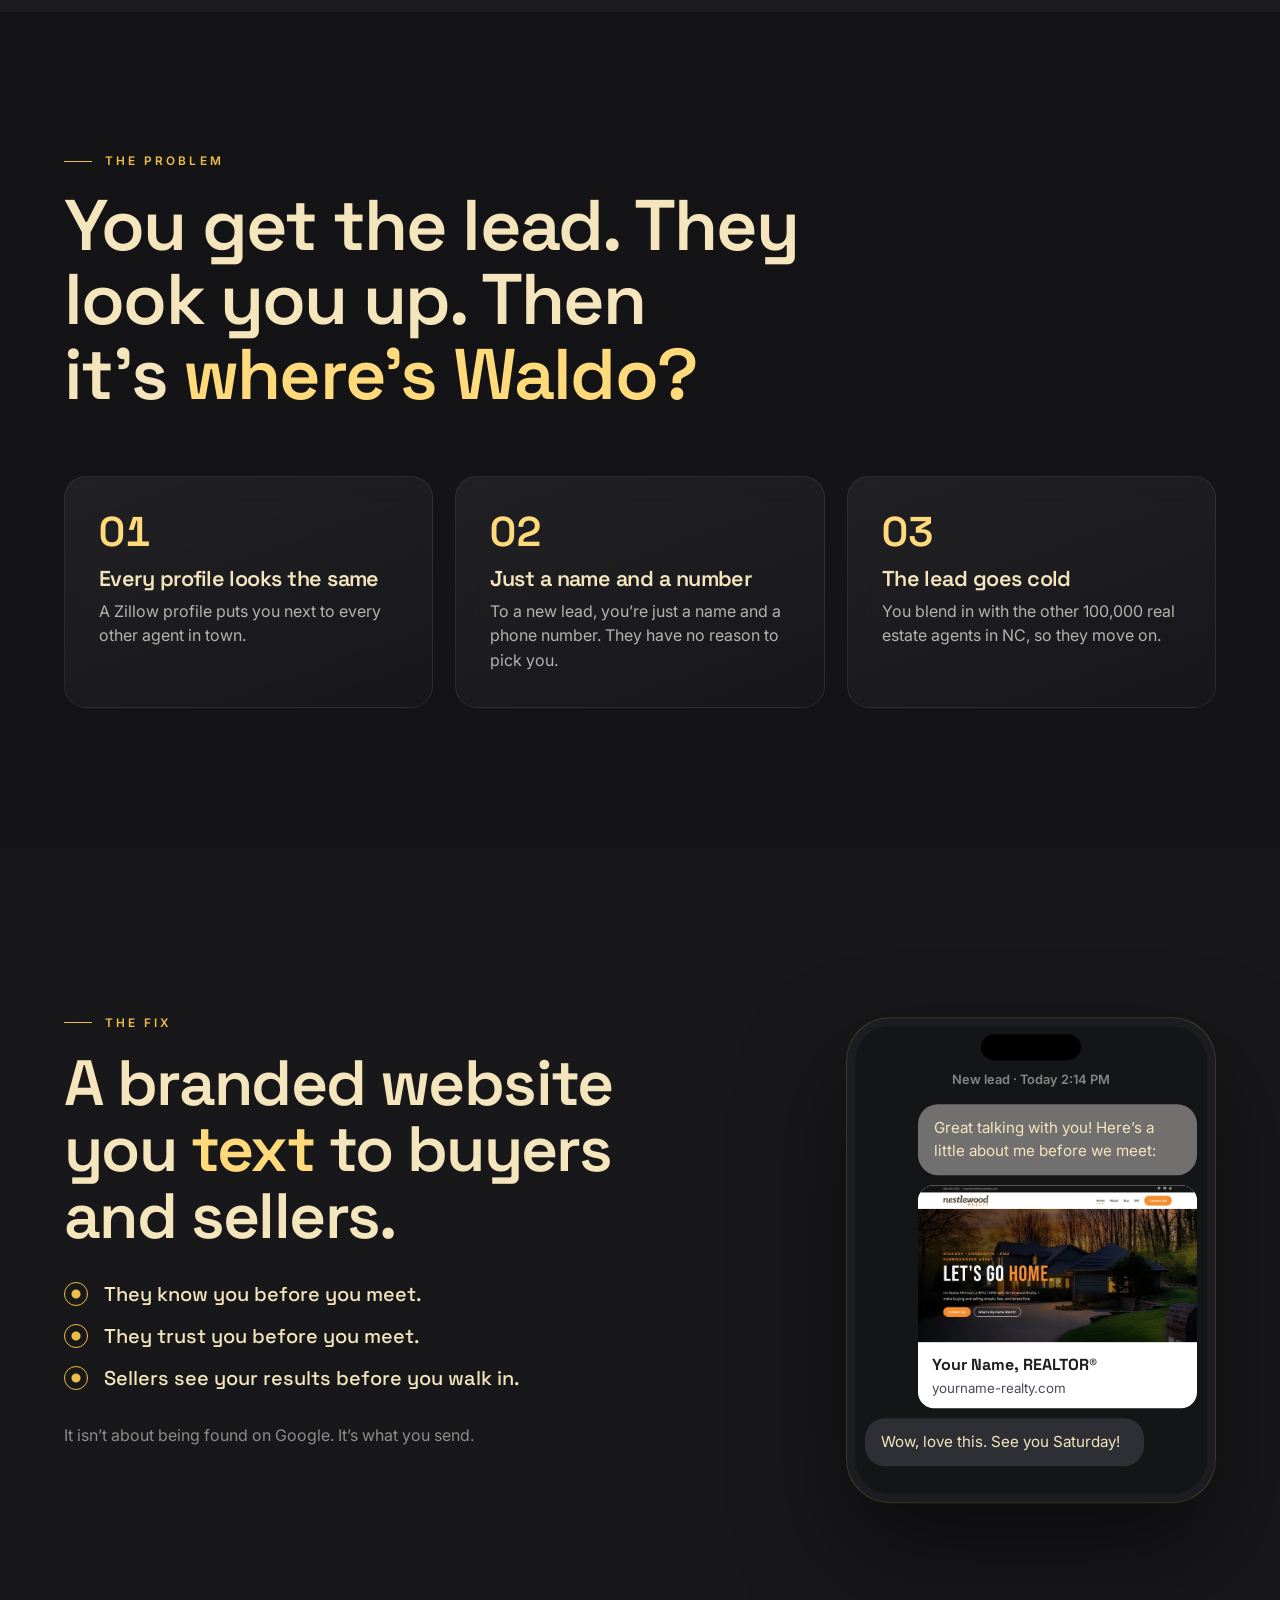
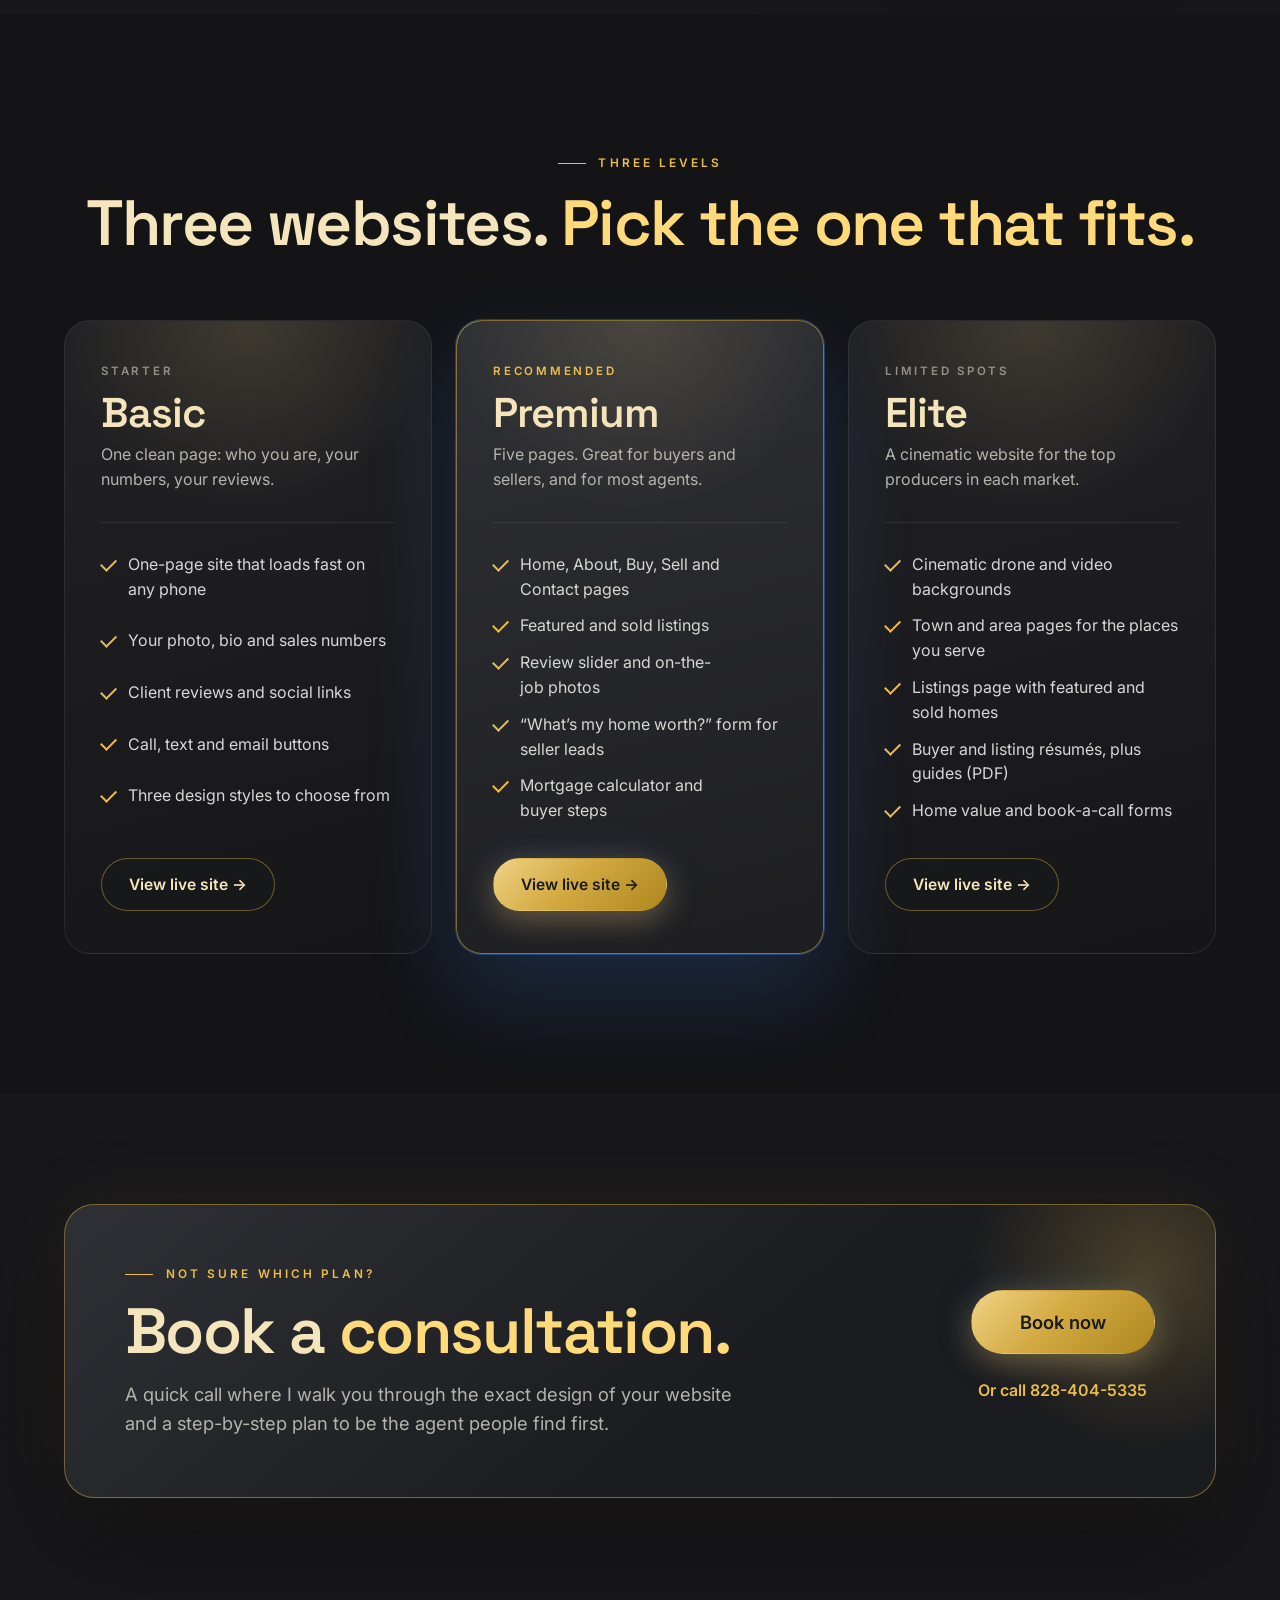
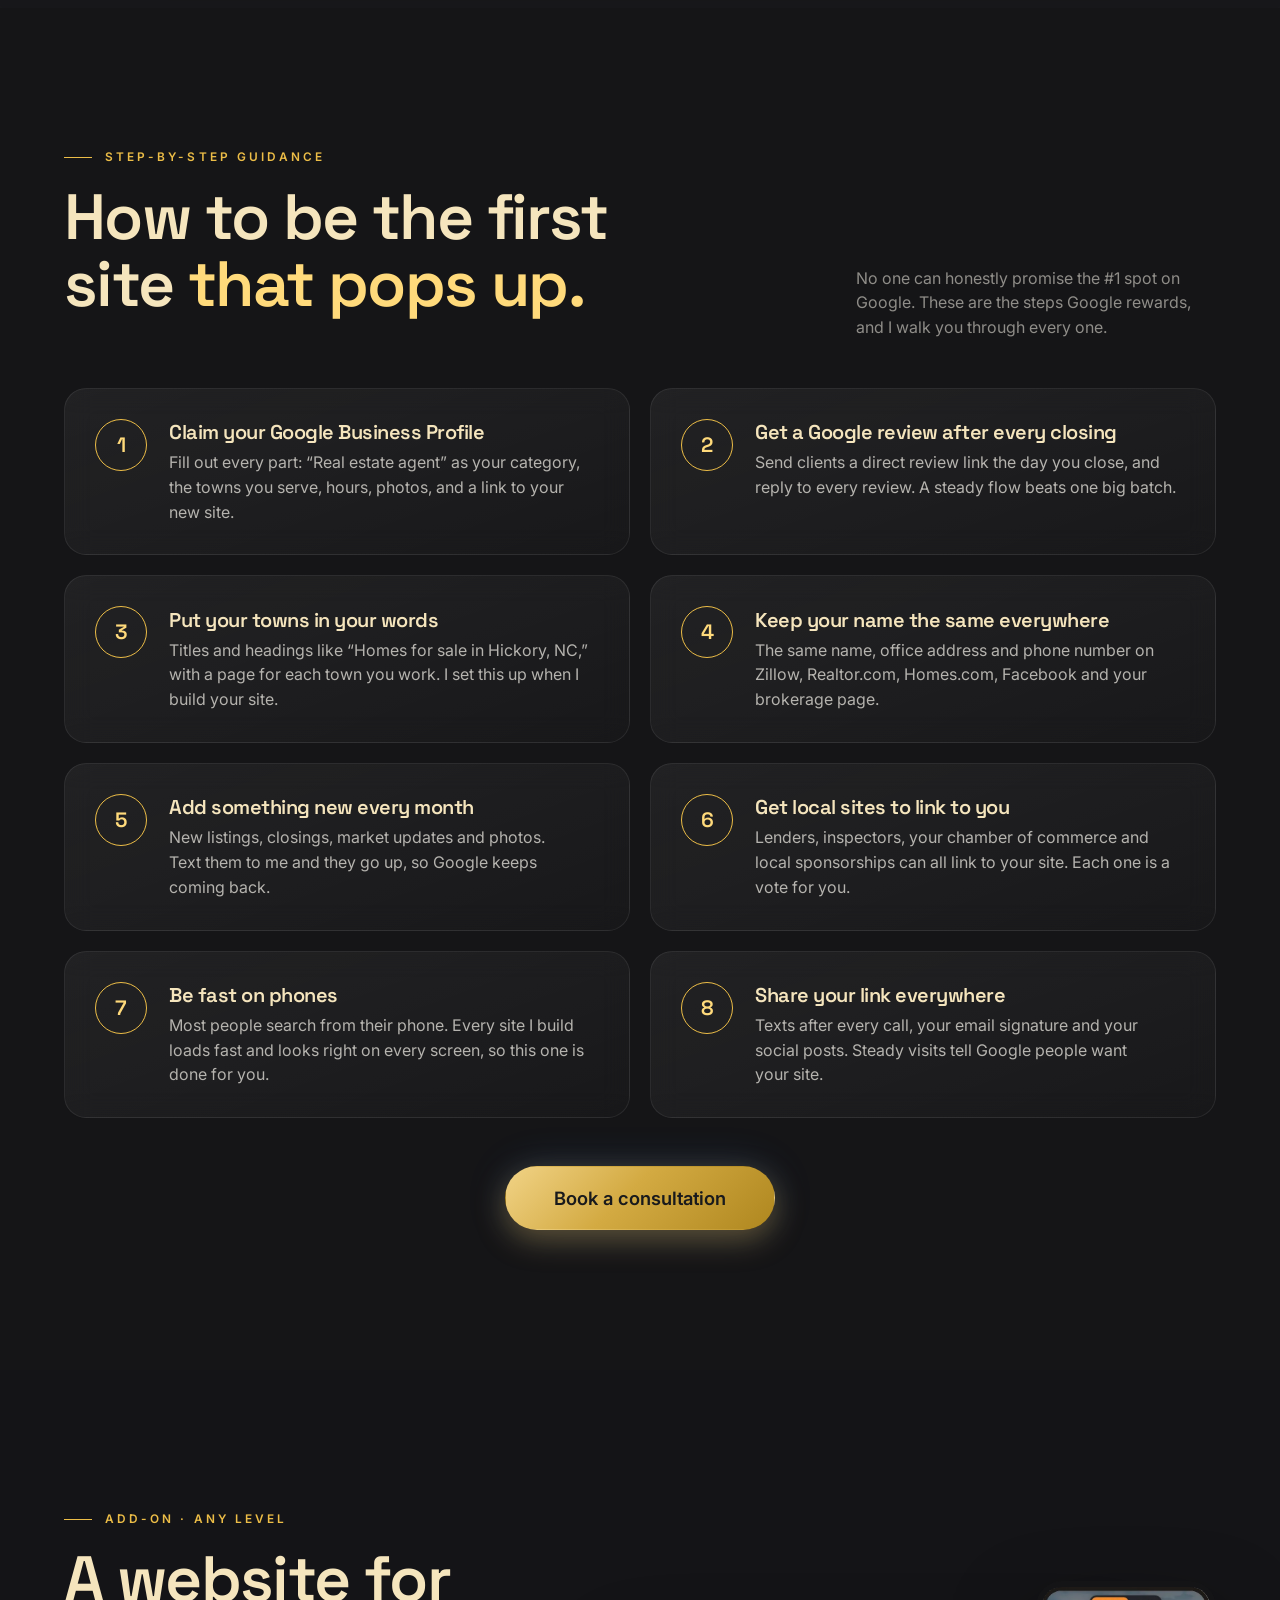
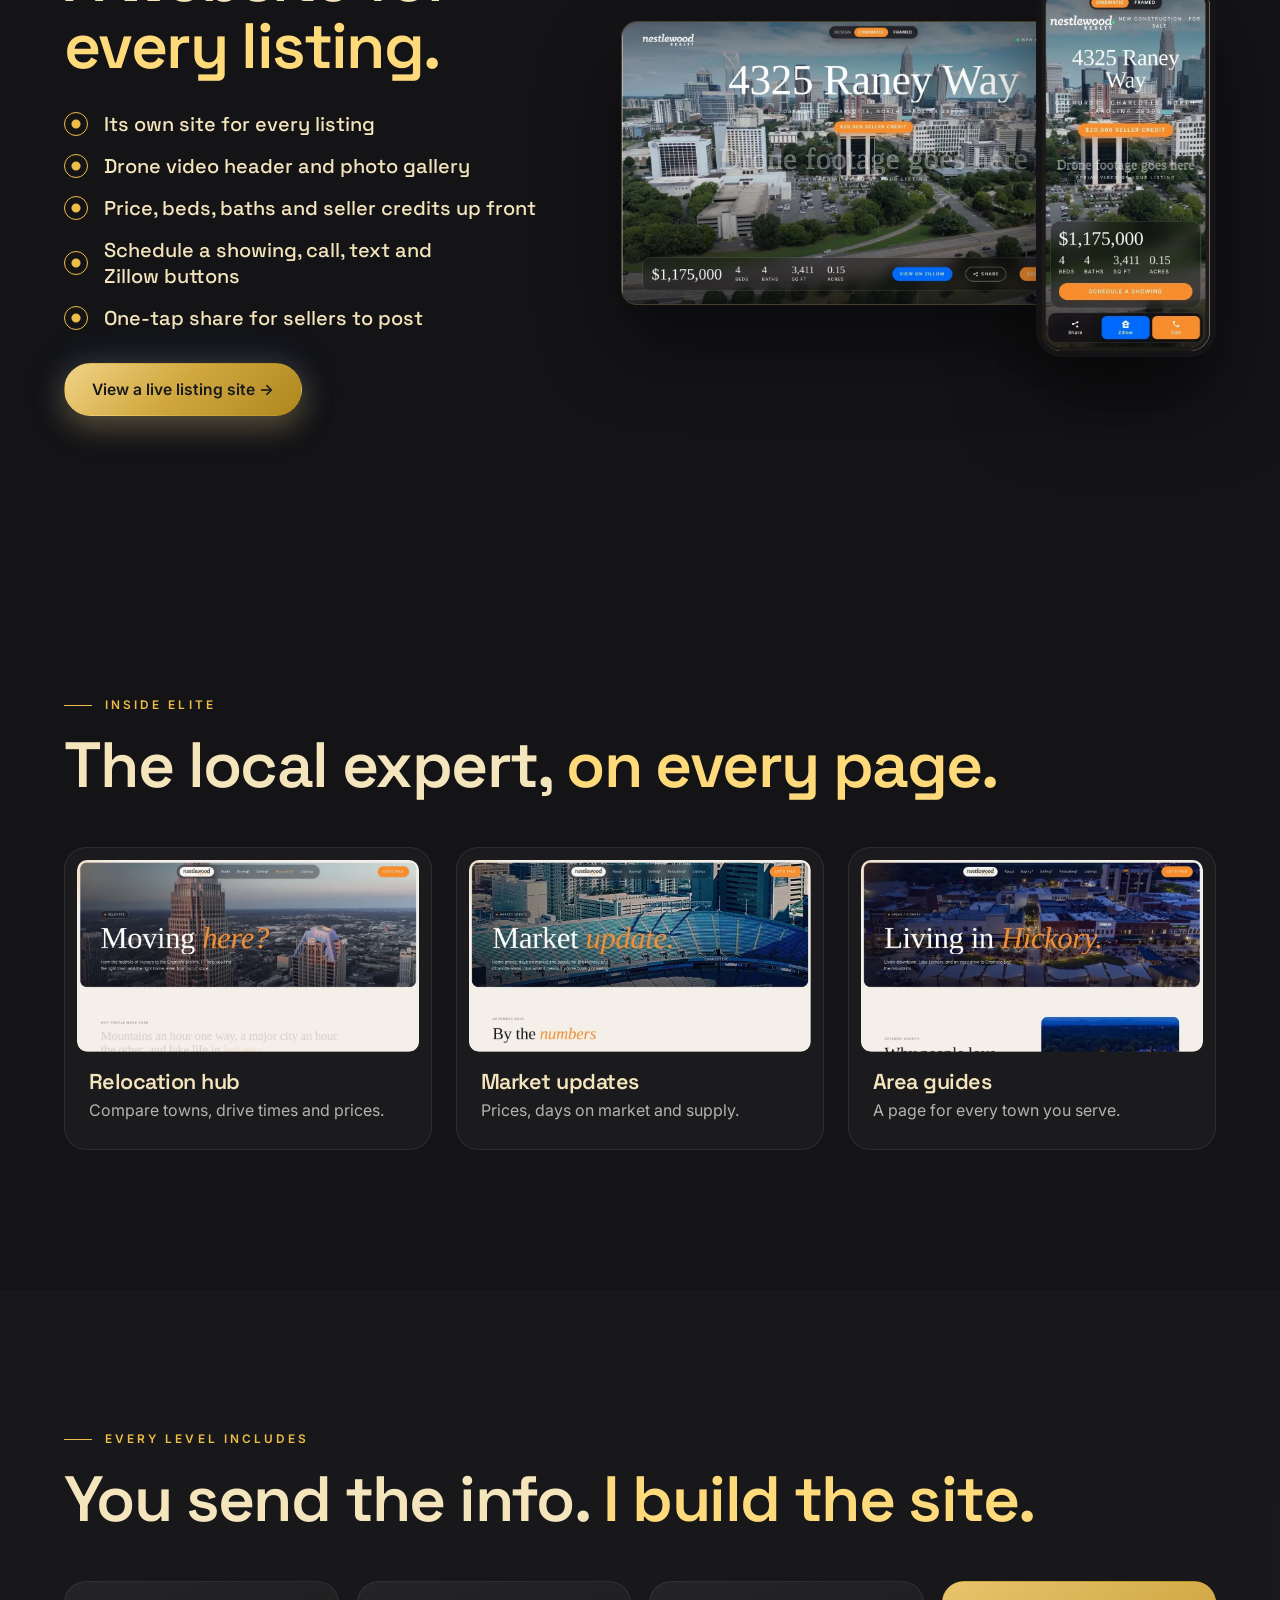
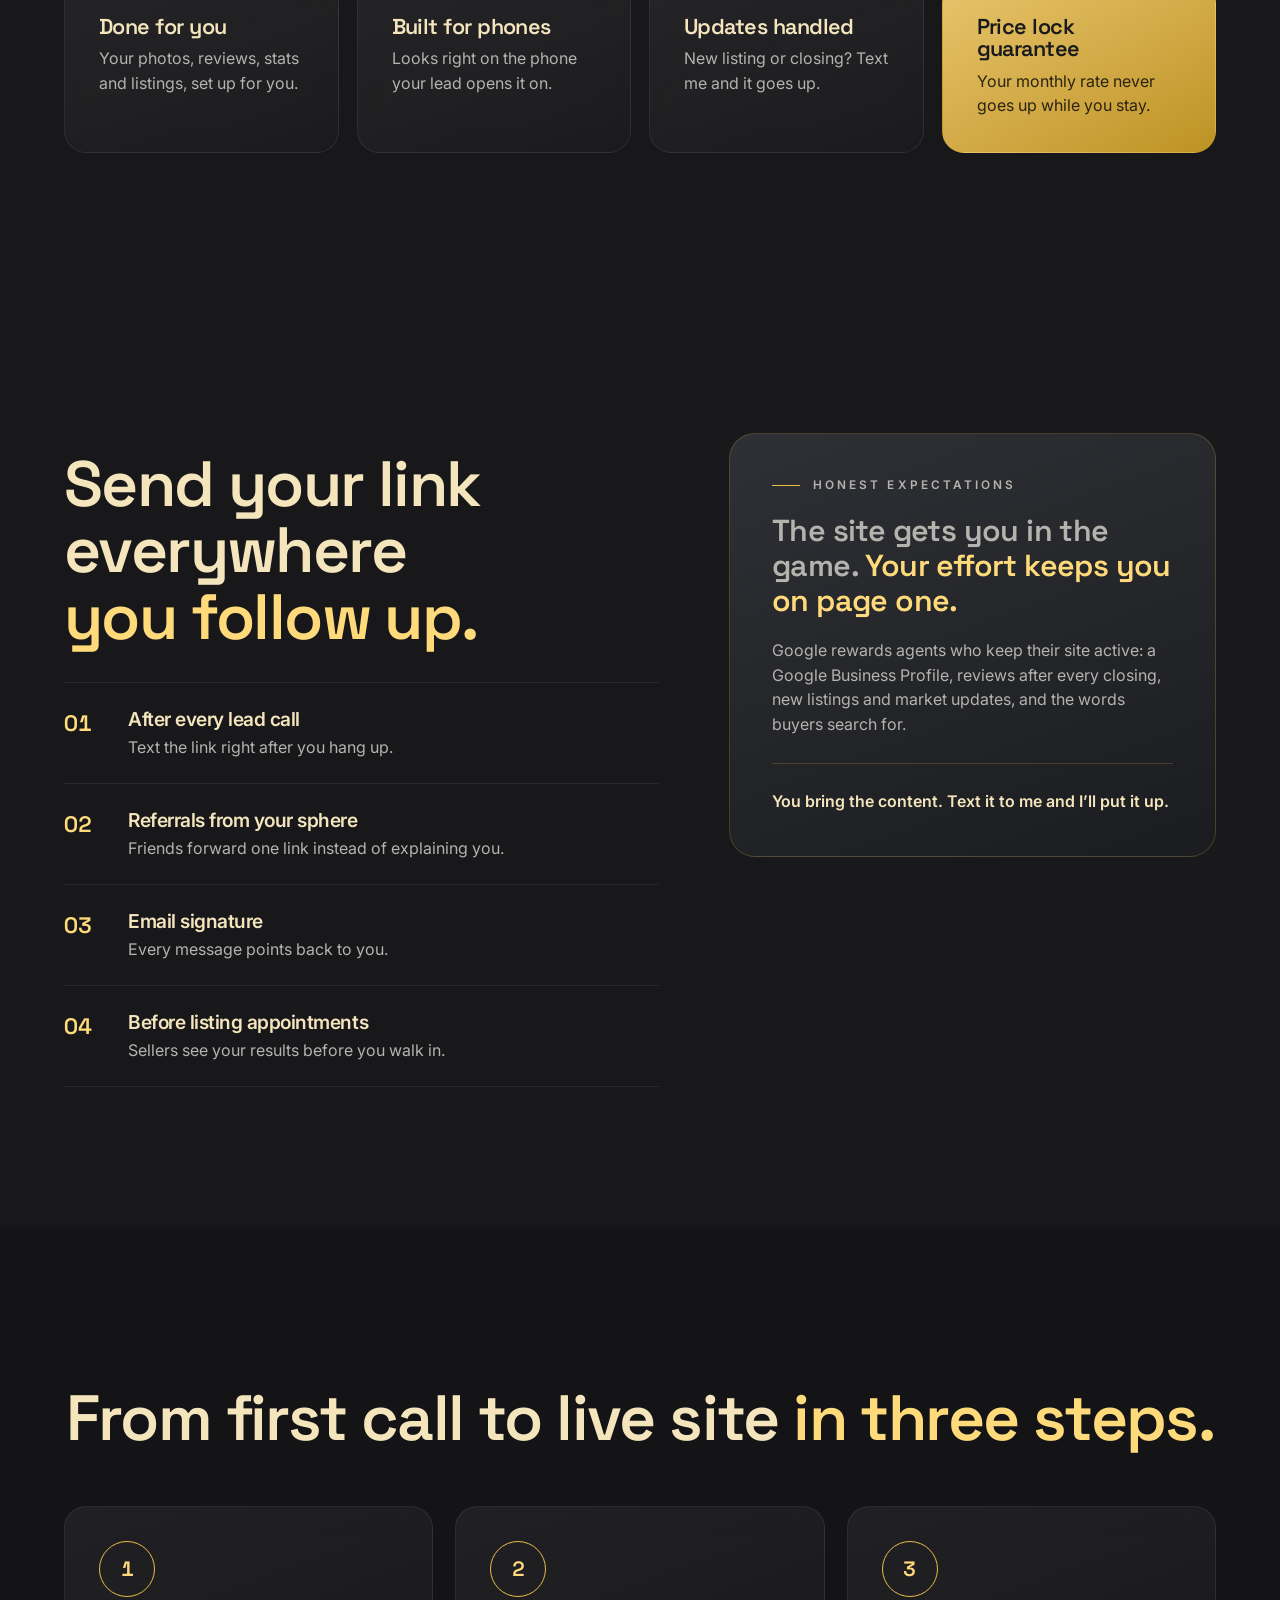
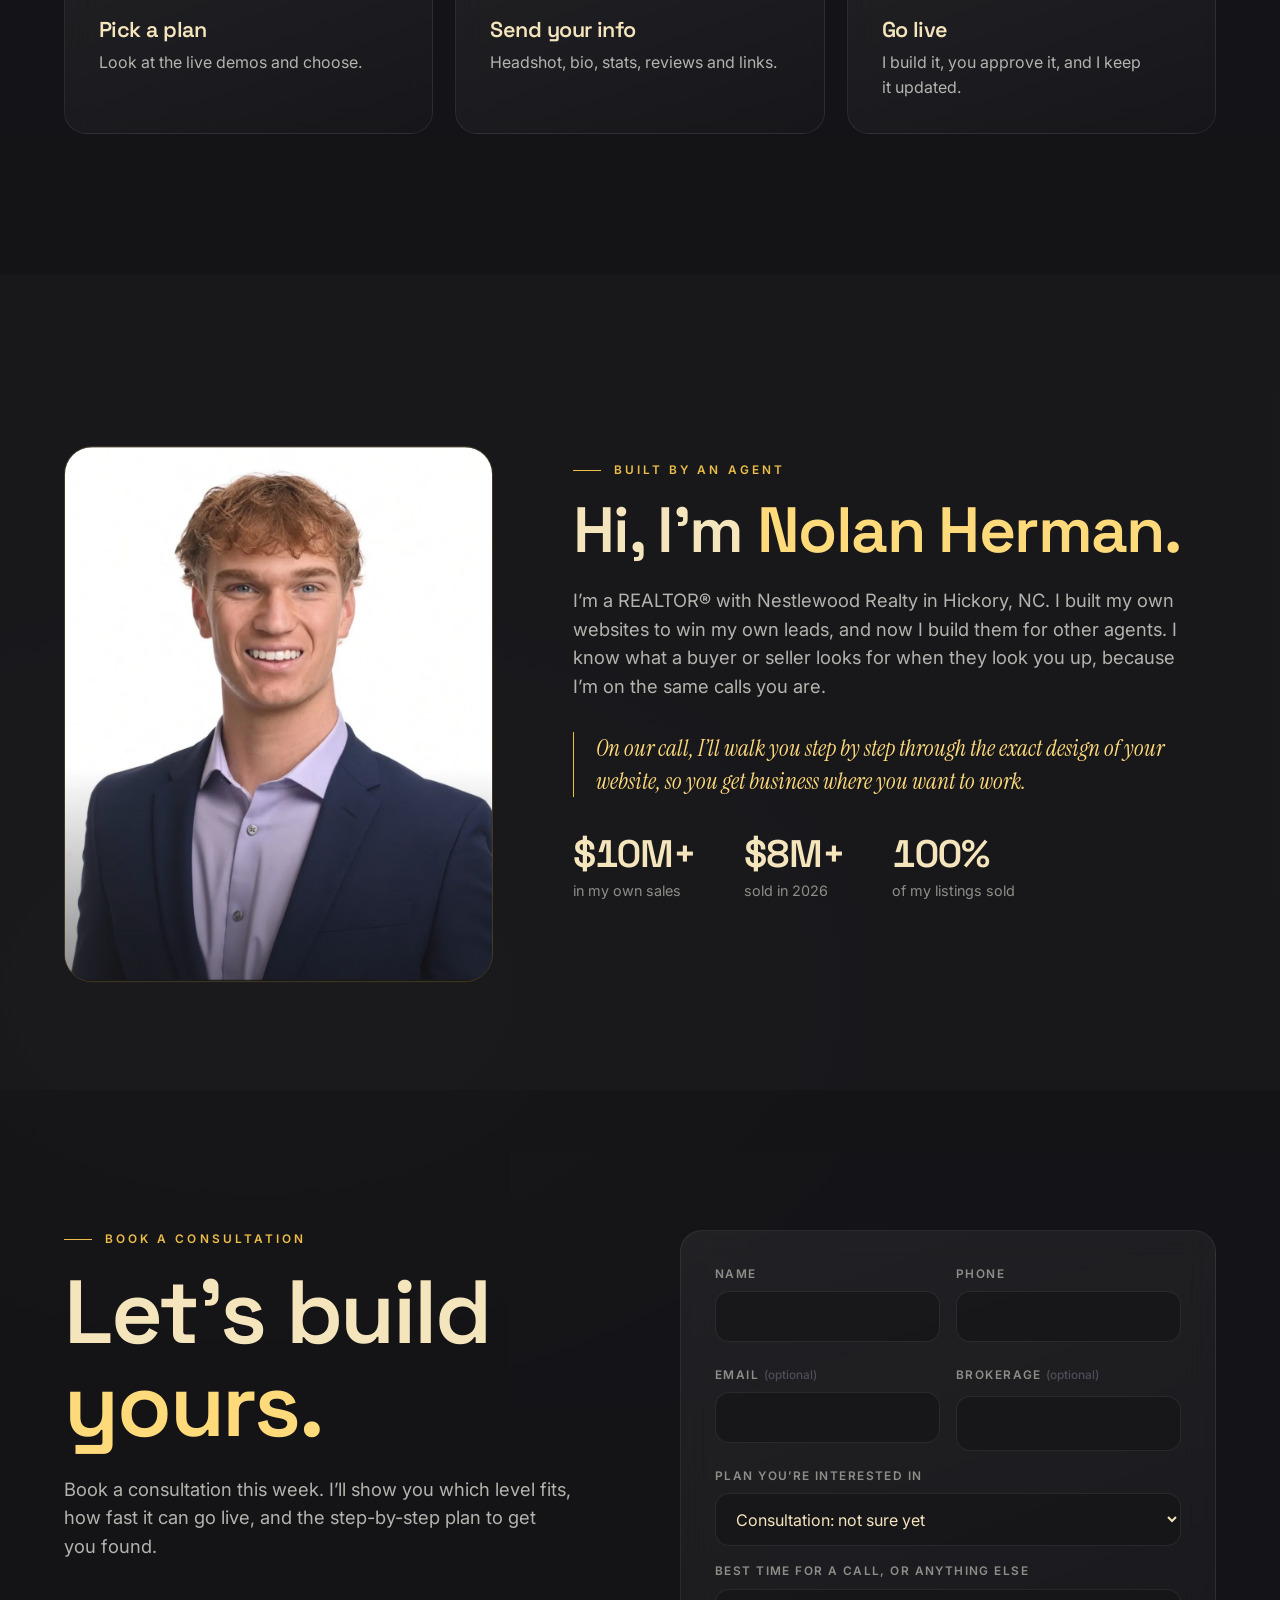
==== commit e42b153f: "Keep only the gold-wall transition; menu jumps skip its pauses - Removed the search movie and the di" ====
--- a/index.html
+++ b/index.html
@@ -124,22 +124,6 @@
       </a>
     </div>
     <div class="wrap"><div class="work-bar"><i id="workBar"></i></div></div>
-  </div>
-</section>
-
-<!-- Transition: dive into the listing website, then strips slide away -->
-<section class="dive" id="dive" aria-hidden="true">
-  <div class="dive-pin">
-    <div class="dive-next">
-      <p class="eyebrow">What a lead does next</p>
-      <div class="dive-search"><svg viewBox="0 0 24 24"><circle cx="11" cy="11" r="7"/><path d="M20 20l-3.6-3.6"/></svg><span id="diveTyped" data-text="nolan herman realtor reviews"></span><b></b></div>
-      <div class="dive-results"><i></i><i></i><i></i></div>
-    </div>
-    <div class="dive-screen">
-      <div class="dive-strip"></div><div class="dive-strip"></div><div class="dive-strip"></div><div class="dive-strip"></div><div class="dive-strip"></div><div class="dive-strip"></div>
-    </div>
-    <div class="dive-flash"></div>
-    <p class="dive-label">Going inside a listing website</p>
   </div>
 </section>
 
@@ -440,41 +424,6 @@
   </div>
 </footer>
 
-<!-- Movie: plays by itself after the gold wall, then lands on the live sites -->
-<div id="movie" aria-hidden="true">
-  <div class="mv-stage">
-    <section class="mv-scene mv-search">
-      <div class="mv-cam">
-        <p class="mv-word">Search</p>
-        <div class="mv-box"><svg viewBox="0 0 24 24"><circle cx="11" cy="11" r="7"/><path d="M20 20l-3.6-3.6"/></svg><span id="mvTyped" data-text="Find me the best realtor in Hickory!"></span><b class="mv-caret"></b><svg class="mv-mic" viewBox="0 0 24 24"><rect x="9" y="3" width="6" height="11" rx="3"/><path d="M5 11a7 7 0 0 0 14 0M12 18v3"/></svg></div>
-      </div>
-    </section>
-    <section class="mv-scene mv-results">
-      <div class="mv-mini"><svg viewBox="0 0 24 24"><circle cx="11" cy="11" r="7"/><path d="M20 20l-3.6-3.6"/></svg><span>Find me the best realtor in Hickory!</span><svg class="mv-mic" viewBox="0 0 24 24"><rect x="9" y="3" width="6" height="11" rx="3"/><path d="M5 11a7 7 0 0 0 14 0M12 18v3"/></svg></div>
-      <nav class="mv-tabs"><b>All</b><span>Images</span><span>Reviews</span><span>Maps</span><span>News</span></nav>
-      <div class="mv-imgs">
-        <img src="images/nolan.webp" alt="">
-        <img src="images/elite.webp" alt="">
-        <img src="images/listing-phone.webp" alt="">
-        <img src="images/premium.webp" alt="">
-      </div>
-      <article class="mv-hit top">
-        <small>hermanhomesholdings.com</small>
-        <h4>Nolan Herman, REALTOR® | Nestlewood Realty, Hickory NC</h4>
-        <p><span class="mv-stars">★★★★★</span> Client reviews · Buying and selling across Hickory, Lake Norman and Charlotte</p>
-      </article>
-      <article class="mv-hit"><i></i><i></i><i></i></article>
-    </section>
-    <section class="mv-scene mv-reviews">
-      <div class="mv-rv-head"><span class="mv-stars big">★★★★★</span><h3>What clients say about Nolan</h3></div>
-      <div class="mv-grid"><figure class="mv-card"><span class="mv-stars">★★★★★</span><blockquote>“He looked out for our best interests, getting us a fantastic deal.”</blockquote><figcaption>Lorena & Martin</figcaption></figure><figure class="mv-card"><span class="mv-stars">★★★★★</span><blockquote>“We couldn’t have asked for a better realtor than Nolan.”</blockquote><figcaption>Alfred & Rashonda W.</figcaption></figure><figure class="mv-card"><span class="mv-stars">★★★★★</span><blockquote>“He is exceptional at what he does.”</blockquote><figcaption>Jacopo B.</figcaption></figure><figure class="mv-card"><span class="mv-stars">★★★★★</span><blockquote>“He even caught a mistake during closing that got us more money.”</blockquote><figcaption>John F.</figcaption></figure><figure class="mv-card"><span class="mv-stars">★★★★★</span><blockquote>“He made a stressful time easy, efficient, and quick.”</blockquote><figcaption>Ashley & Bill</figcaption></figure><figure class="mv-card"><span class="mv-stars">★★★★★</span><blockquote>“Nolan was there every step of the way to boost me over every hurdle.”</blockquote><figcaption>David J.</figcaption></figure></div>
-    </section>
-    <div class="mv-flash"></div>
-    <div class="mv-cursor"><svg viewBox="0 0 24 24"><path d="M4 2l16 9-7 2-3 7z"/></svg><i></i></div>
-  </div>
-  <button class="mv-skip" type="button">Skip <span>›</span></button>
-</div>
-
 <script src="js/site.js"></script>
 </body>
 </html>
--- a/css/site.css
+++ b/css/site.css
@@ -427,97 +427,11 @@
 .warp-hint i{display:block;width:1px;height:34px;margin:12px auto 0;background:linear-gradient(var(--blue),transparent);animation:hint 1.4s ease-in-out infinite}
 @keyframes hint{0%{transform:scaleY(0);transform-origin:top}50%{transform:scaleY(1);transform-origin:top}51%{transform-origin:bottom}100%{transform:scaleY(0);transform-origin:bottom}}
 
-/* ===== dive into the listing website ===== */
-.dive{position:relative;z-index:3;background:var(--panel-base)}
-.dive-pin{position:relative;height:100vh;overflow:hidden;display:grid;place-items:center;background:radial-gradient(700px 500px at 50% 45%,rgba(61,139,255,.16),transparent 70%),var(--panel-base)}
-.dive-screen{position:absolute;inset:0;display:flex;overflow:hidden;will-change:transform;box-shadow:0 0 0 1px var(--line),0 40px 120px rgba(0,0,0,.6),0 0 90px rgba(61,139,255,.25)}
-.dive-strip{flex:1;background-image:url(../images/listing-desktop.webp);background-size:600% 100%;will-change:transform}
-.dive-strip:nth-child(1){background-position:0% 0}
-.dive-strip:nth-child(2){background-position:20% 0}
-.dive-strip:nth-child(3){background-position:40% 0}
-.dive-strip:nth-child(4){background-position:60% 0}
-.dive-strip:nth-child(5){background-position:80% 0}
-.dive-strip:nth-child(6){background-position:100% 0}
-@media(max-aspect-ratio:1/1){.dive-strip{background-image:url(../images/listing-phone.webp)}}
-.dive-flash{position:absolute;inset:0;background:linear-gradient(120deg,rgba(61,139,255,.9),rgba(255,218,123,.9));opacity:0;pointer-events:none;mix-blend-mode:screen}
-.dive-label{position:absolute;left:0;right:0;bottom:8vh;text-align:center;font:600 .74rem var(--body);letter-spacing:.3em;text-transform:uppercase;color:var(--gold)}
-.dive-next{display:grid;justify-items:center;gap:26px;width:min(760px,88vw)}
-.dive-next .eyebrow::before{display:none}
-.dive-search{display:flex;align-items:center;gap:16px;width:100%;padding:22px 30px;border-radius:999px;background:rgba(255,255,255,.06);border:1px solid rgba(61,139,255,.55);box-shadow:0 0 60px rgba(61,139,255,.25);font:500 clamp(1.1rem,3vw,1.9rem) var(--head);color:var(--cream);min-height:76px}
-.dive-search svg{flex:0 0 26px;width:26px;height:26px;fill:none;stroke:var(--blue);stroke-width:2;stroke-linecap:round}
-.dive-search b{width:2px;height:1.2em;background:var(--gold-2);animation:blink 1s steps(2) infinite}
-@keyframes blink{50%{opacity:0}}
-.dive-results{display:grid;gap:12px;width:86%}
-.dive-results i{display:block;height:14px;border-radius:8px;background:rgba(255,255,255,.1)}
-.dive-results i:nth-child(2){width:78%}
-.dive-results i:nth-child(3){width:56%}
-@media (prefers-reduced-motion: reduce){.dive{display:none}.warp-hint i,.dive-search b{animation:none}}
 .warp-line.l2{color:#121316;text-shadow:0 0 40px rgba(255,236,170,.9)}
 .warp-line.l2 span{color:#1557d6}
 .warp-hint.h2{color:#121316;text-shadow:none}
 
-/* ===== movie: search -> results -> reviews -> live sites (plays itself) ===== */
-#movie{position:fixed;inset:0;z-index:150;display:none;background:radial-gradient(900px 600px at 50% 40%,rgba(61,139,255,.18),transparent 70%),#111214;color:var(--cream);overflow:hidden}
-#movie.on{display:block}
-.mv-stage{position:absolute;inset:0}
-.mv-scene{position:absolute;inset:0;display:grid;place-content:center;justify-items:center;gap:26px;padding:0 6vw;opacity:0;visibility:hidden}
-.mv-kicker{font:400 clamp(1.4rem,3vw,2.2rem)/1.2 var(--serif);font-style:italic;color:var(--gold-2)}
-.mv-box{display:flex;align-items:center;gap:16px;width:min(760px,88vw);padding:22px 26px 22px 30px;border-radius:999px;background:#fff;color:#1d1e22;box-shadow:0 30px 90px rgba(0,0,0,.5),0 0 0 6px rgba(61,139,255,.25);font:500 clamp(1.05rem,2.6vw,1.6rem) var(--body)}
-.mv-box svg,.mv-mini svg{flex:0 0 24px;width:24px;height:24px;fill:none;stroke:#3d8bff;stroke-width:2.2;stroke-linecap:round}
-.mv-caret{width:2px;height:1.2em;background:#1d1e22;animation:blink 1s steps(2) infinite}
-.mv-go{margin-left:auto;padding:.6rem 1.2rem;border-radius:999px;background:#3d8bff;color:#fff;font:600 .9rem var(--body)}
-.mv-results{place-content:start center;padding-top:14vh;gap:14px}
-.mv-mini{display:flex;align-items:center;gap:12px;width:min(820px,90vw);padding:14px 20px;border-radius:999px;background:rgba(255,255,255,.08);border:1px solid rgba(255,255,255,.12);font:500 1rem var(--body);margin-bottom:10px}
-.mv-hit{width:min(820px,90vw);padding:20px 24px;border-radius:18px;background:rgba(255,255,255,.04);border:1px solid rgba(255,255,255,.07);display:grid;gap:8px}
-.mv-hit i{display:block;height:11px;border-radius:6px;background:rgba(255,255,255,.08)}
-.mv-hit i:nth-child(1){width:34%}.mv-hit i:nth-child(2){width:72%;height:16px}.mv-hit i:nth-child(3){width:58%}
-.mv-hit.top{background:linear-gradient(160deg,rgba(255,218,123,.12),rgba(61,139,255,.08));border-color:rgba(236,189,71,.6);box-shadow:0 0 50px rgba(236,189,71,.15)}
-.mv-hit small{color:#7fb0ff;font-size:.85rem}
-.mv-hit h4{font:600 clamp(1.1rem,2.4vw,1.5rem) var(--head);color:#9cc3ff}
-.mv-hit p{color:var(--soft);font-size:.95rem}
-.mv-stars{color:var(--gold-2);letter-spacing:.12em}
-.mv-stars.big{font-size:2rem;letter-spacing:.2em;text-shadow:0 0 30px rgba(255,218,123,.5)}
-.mv-reviews{gap:30px}
-.mv-rv-head{display:grid;justify-items:center;gap:6px;text-align:center}
-.mv-rv-head h3{font-size:clamp(1.8rem,4vw,3rem)}
-.mv-grid{display:grid;grid-template-columns:repeat(3,minmax(0,1fr));gap:16px;width:min(1100px,92vw)}
-.mv-card{margin:0;padding:22px;border-radius:18px;background:linear-gradient(160deg,rgba(255,255,255,.08),rgba(255,255,255,.02));border:1px solid rgba(255,255,255,.1);display:grid;gap:10px}
-.mv-card blockquote{font:500 1.02rem/1.4 var(--body);color:var(--cream)}
-.mv-card figcaption{color:var(--muted);font-size:.85rem}
-.mv-flash{position:absolute;inset:0;opacity:0;pointer-events:none;background:linear-gradient(120deg,rgba(61,139,255,.95),rgba(255,218,123,.95))}
-.mv-cursor{position:absolute;left:0;top:0;width:30px;height:30px;opacity:0;z-index:5;filter:drop-shadow(0 4px 10px rgba(0,0,0,.5))}
-.mv-cursor svg{width:30px;height:30px;fill:#fff;stroke:#111;stroke-width:1.2}
-.mv-cursor i{position:absolute;left:-14px;top:-14px;width:36px;height:36px;border-radius:50%;border:2px solid #3d8bff;opacity:0}
-.mv-skip{position:absolute;right:24px;bottom:24px;z-index:6;padding:.7rem 1.2rem;min-height:44px;border-radius:999px;border:1px solid rgba(255,255,255,.25);background:rgba(0,0,0,.35);color:var(--cream);font:600 .85rem var(--body);cursor:pointer}
-.mv-skip:hover{border-color:var(--gold)}
-@media(max-width:760px){
-  .mv-grid{grid-template-columns:1fr;gap:10px}
-  .mv-card:nth-child(n+4){display:none}
-  .mv-card{padding:16px}
-  .mv-results{padding-top:12vh}
-  .mv-go{display:none}
-}
-
-/* movie v2: zoomed camera on a dark search bar, image results */
-#movie{background:#202124}
-.mv-search{display:block;padding:0}
-.mv-cam{position:absolute;inset:0;display:grid;place-content:center;justify-items:center;gap:34px;will-change:transform}
-.mv-word{font:600 clamp(3rem,8vw,5.5rem) var(--head);letter-spacing:-.03em;color:#e8eaed}
-.mv-search .mv-box{background:#303134;color:#e8eaed;box-shadow:0 0 0 1px #5f6368;padding:20px 26px;font:400 clamp(1.1rem,2.4vw,1.6rem) var(--body);width:min(780px,90vw)}
-.mv-search .mv-caret{background:#8ab4f8}
-.mv-mic{flex:0 0 24px;width:24px;height:24px;margin-left:auto;fill:none;stroke:#8ab4f8;stroke-width:2;stroke-linecap:round}
-.mv-results{padding-top:11vh;gap:12px}
-.mv-mini{background:#303134;border-color:#5f6368;color:#e8eaed}
-.mv-tabs{display:flex;gap:22px;width:min(820px,90vw);padding:2px 6px 8px;border-bottom:1px solid #3c4043;font-size:.88rem;color:#9aa0a6}
-.mv-tabs b{color:#8ab4f8;font-weight:600;border-bottom:2px solid #8ab4f8;padding-bottom:6px}
-.mv-imgs{display:grid;grid-template-columns:1.1fr 1fr 1fr 1fr;gap:8px;width:min(820px,90vw);height:min(30vh,240px)}
-.mv-imgs img{width:100%;height:100%;object-fit:cover;object-position:top;border-radius:12px;background:#303134}
-.mv-hit{background:#2a2b2e;border-color:#3c4043}
-@media(max-width:760px){.mv-imgs{grid-template-columns:1fr 1fr;height:34vh}.mv-imgs img:nth-child(n+3){display:none}.mv-tabs span:nth-child(n+4){display:none}.mv-hit:not(.top){display:none}}
-.mv-imgs{height:auto}
-.mv-imgs img{height:min(28vh,230px)}
-@media(max-width:760px){.mv-imgs img{height:30vh}}
-html.movie-on,html.movie-on body{overflow:hidden;touch-action:none}
-html.lenis.lenis-stopped{overflow:hidden}
 .no-webgl .warp-line.l2,.no-webgl .warp-hint.h2{color:var(--cream)}
 .no-webgl .warp-line.l2 span{color:var(--gold-2)}
+html.lenis.lenis-stopped{overflow:hidden}
+@media (prefers-reduced-motion: reduce){.warp-hint i{animation:none}}
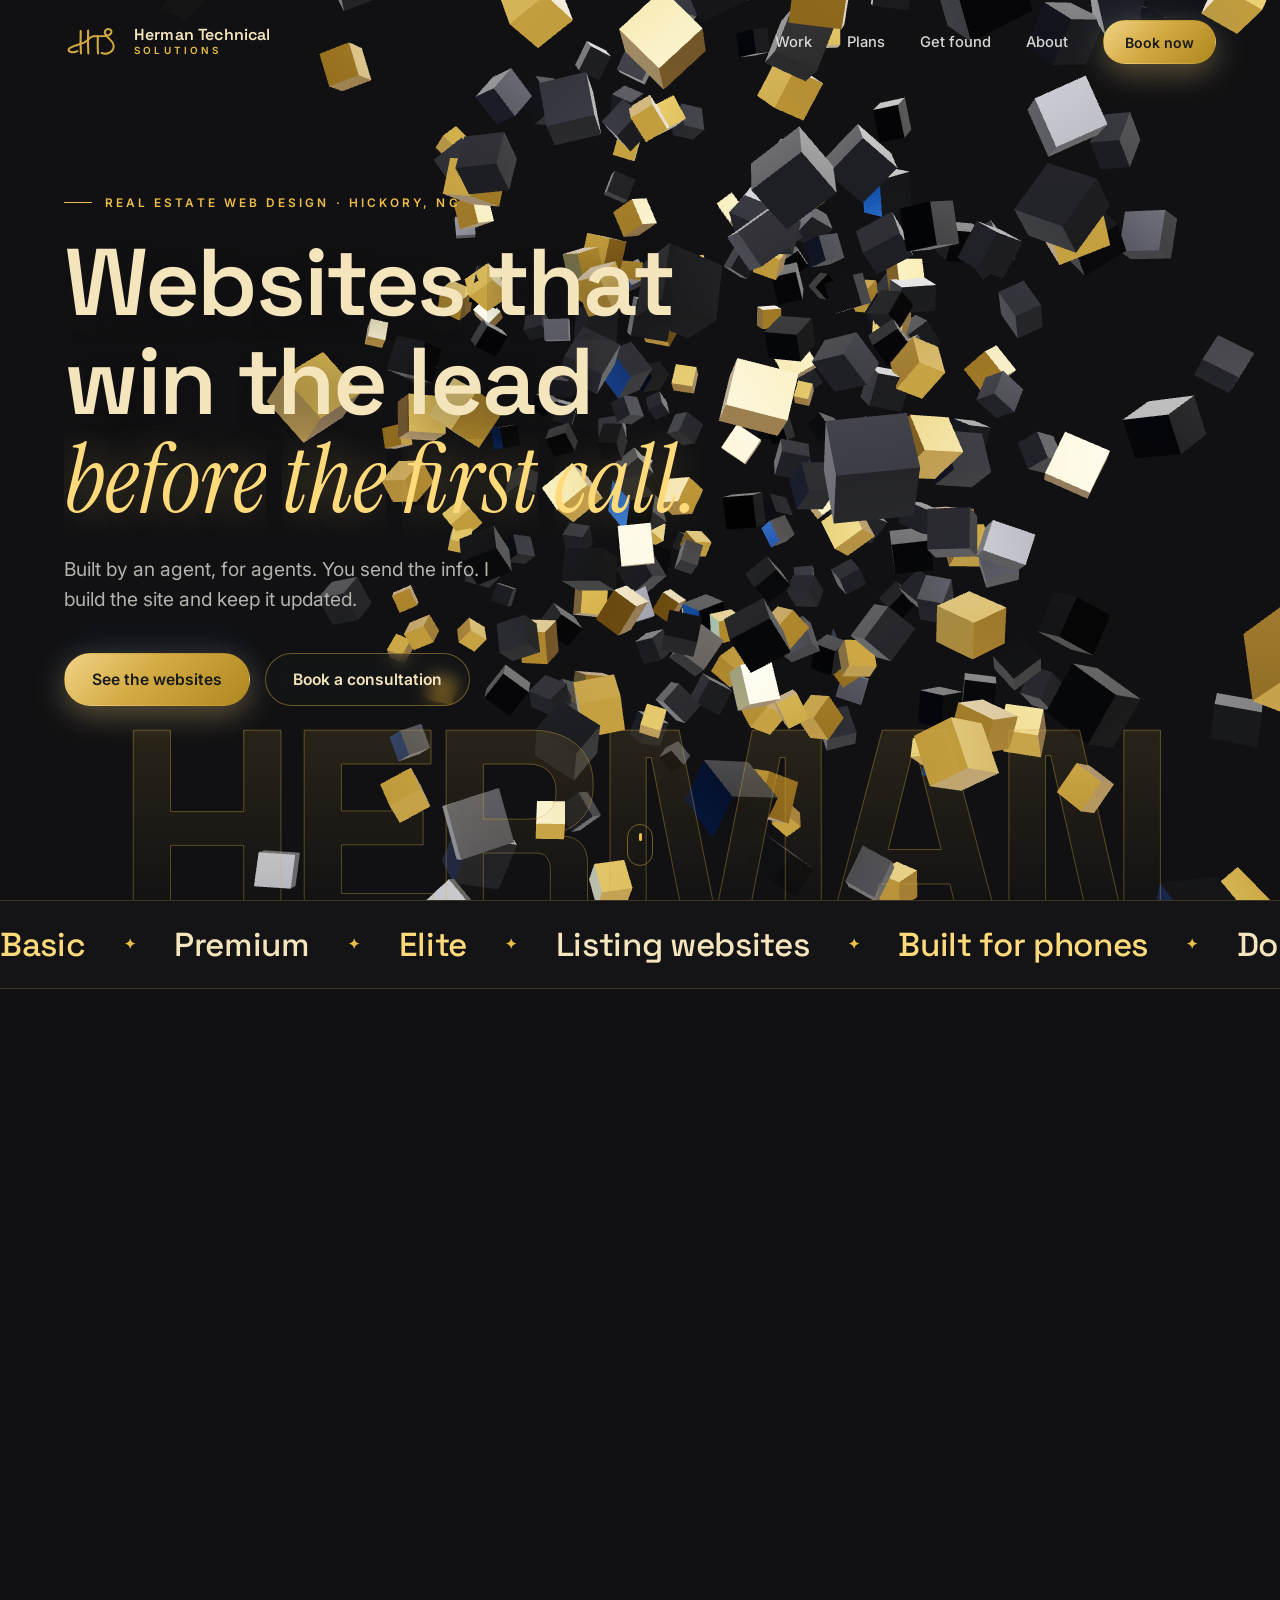
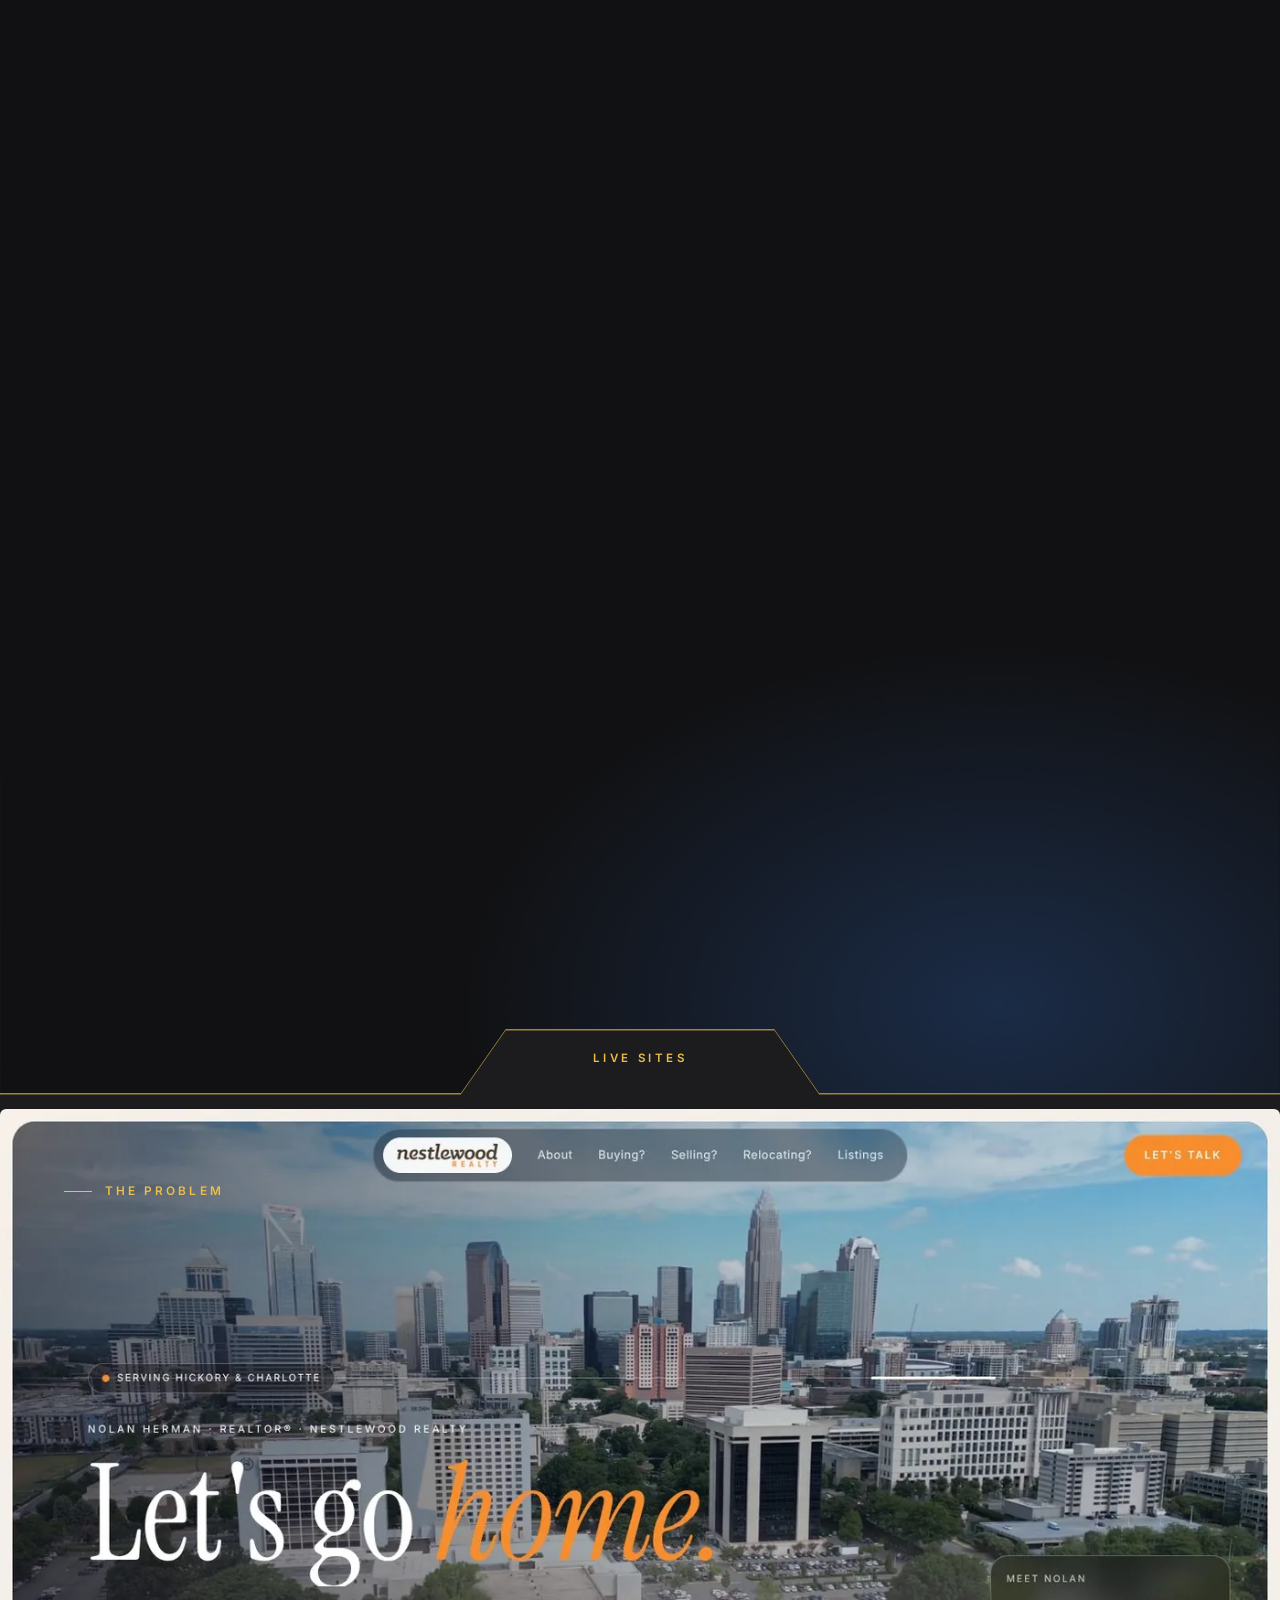
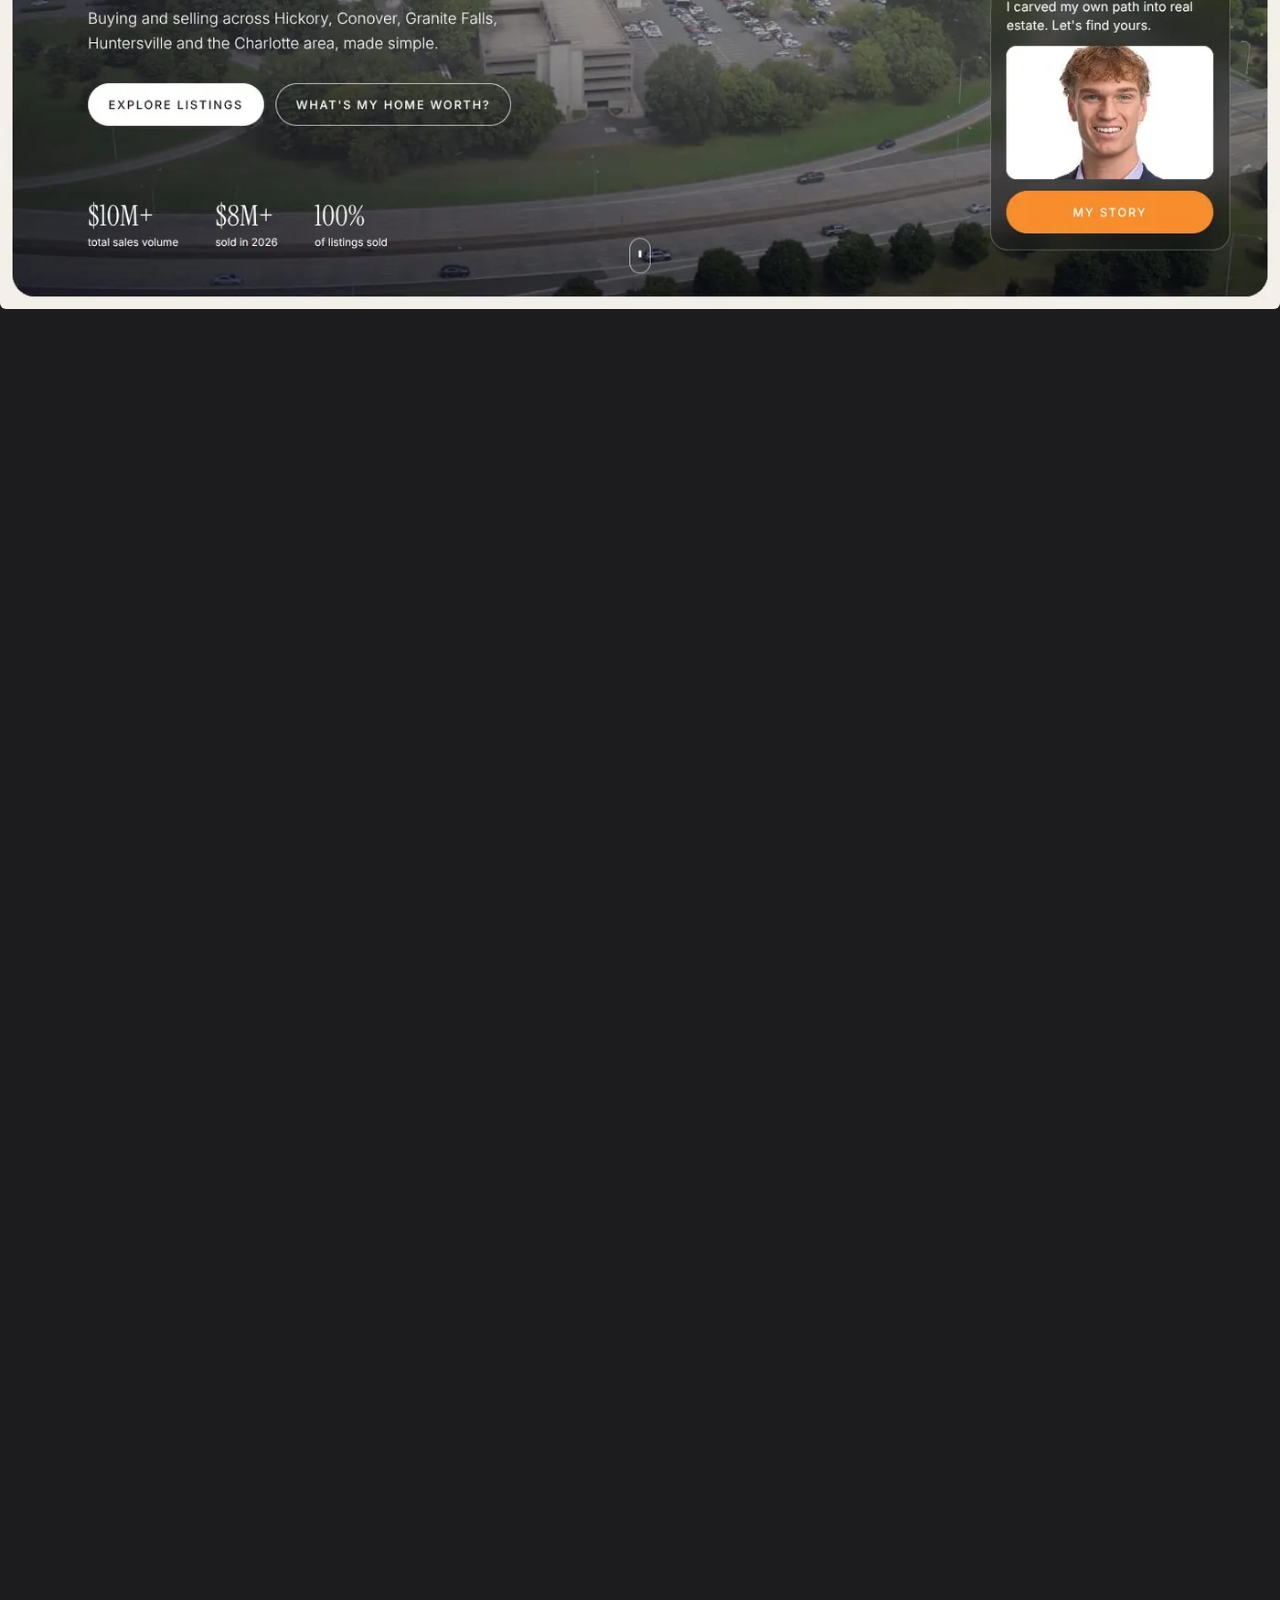
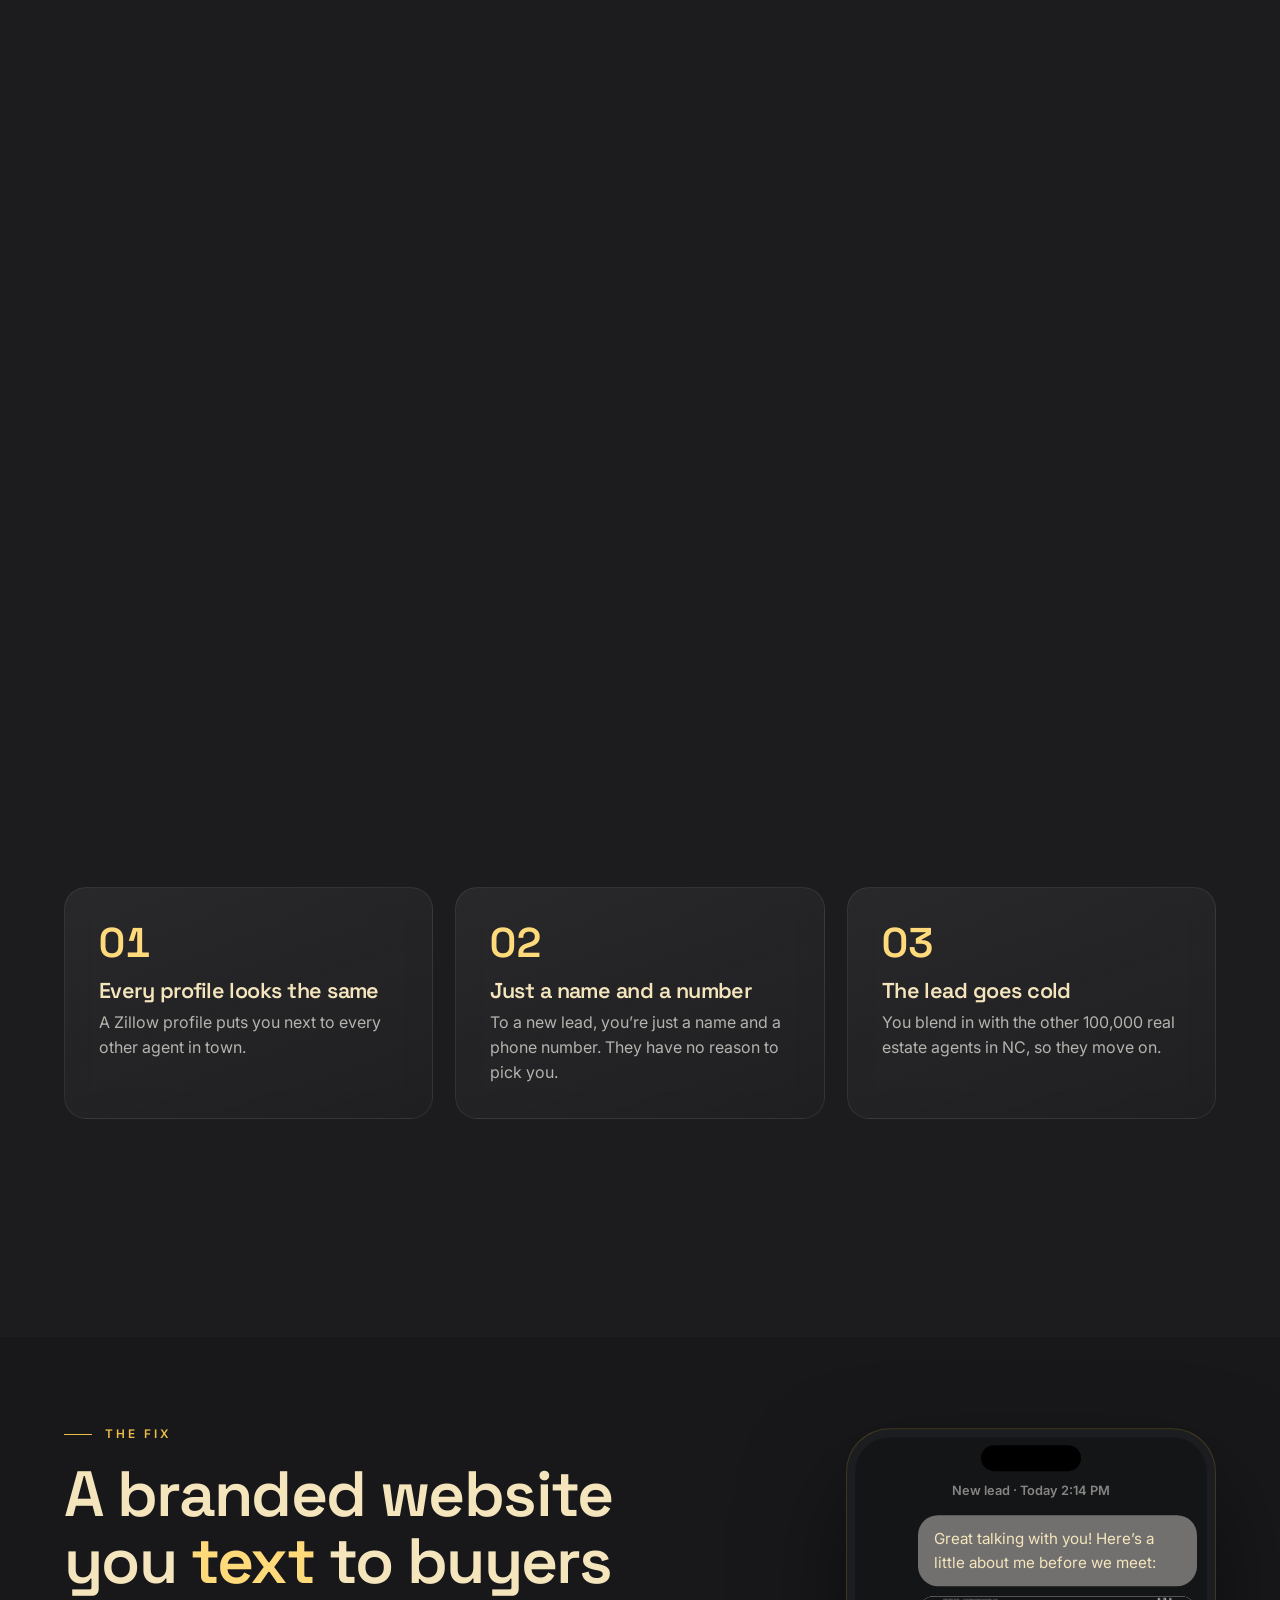
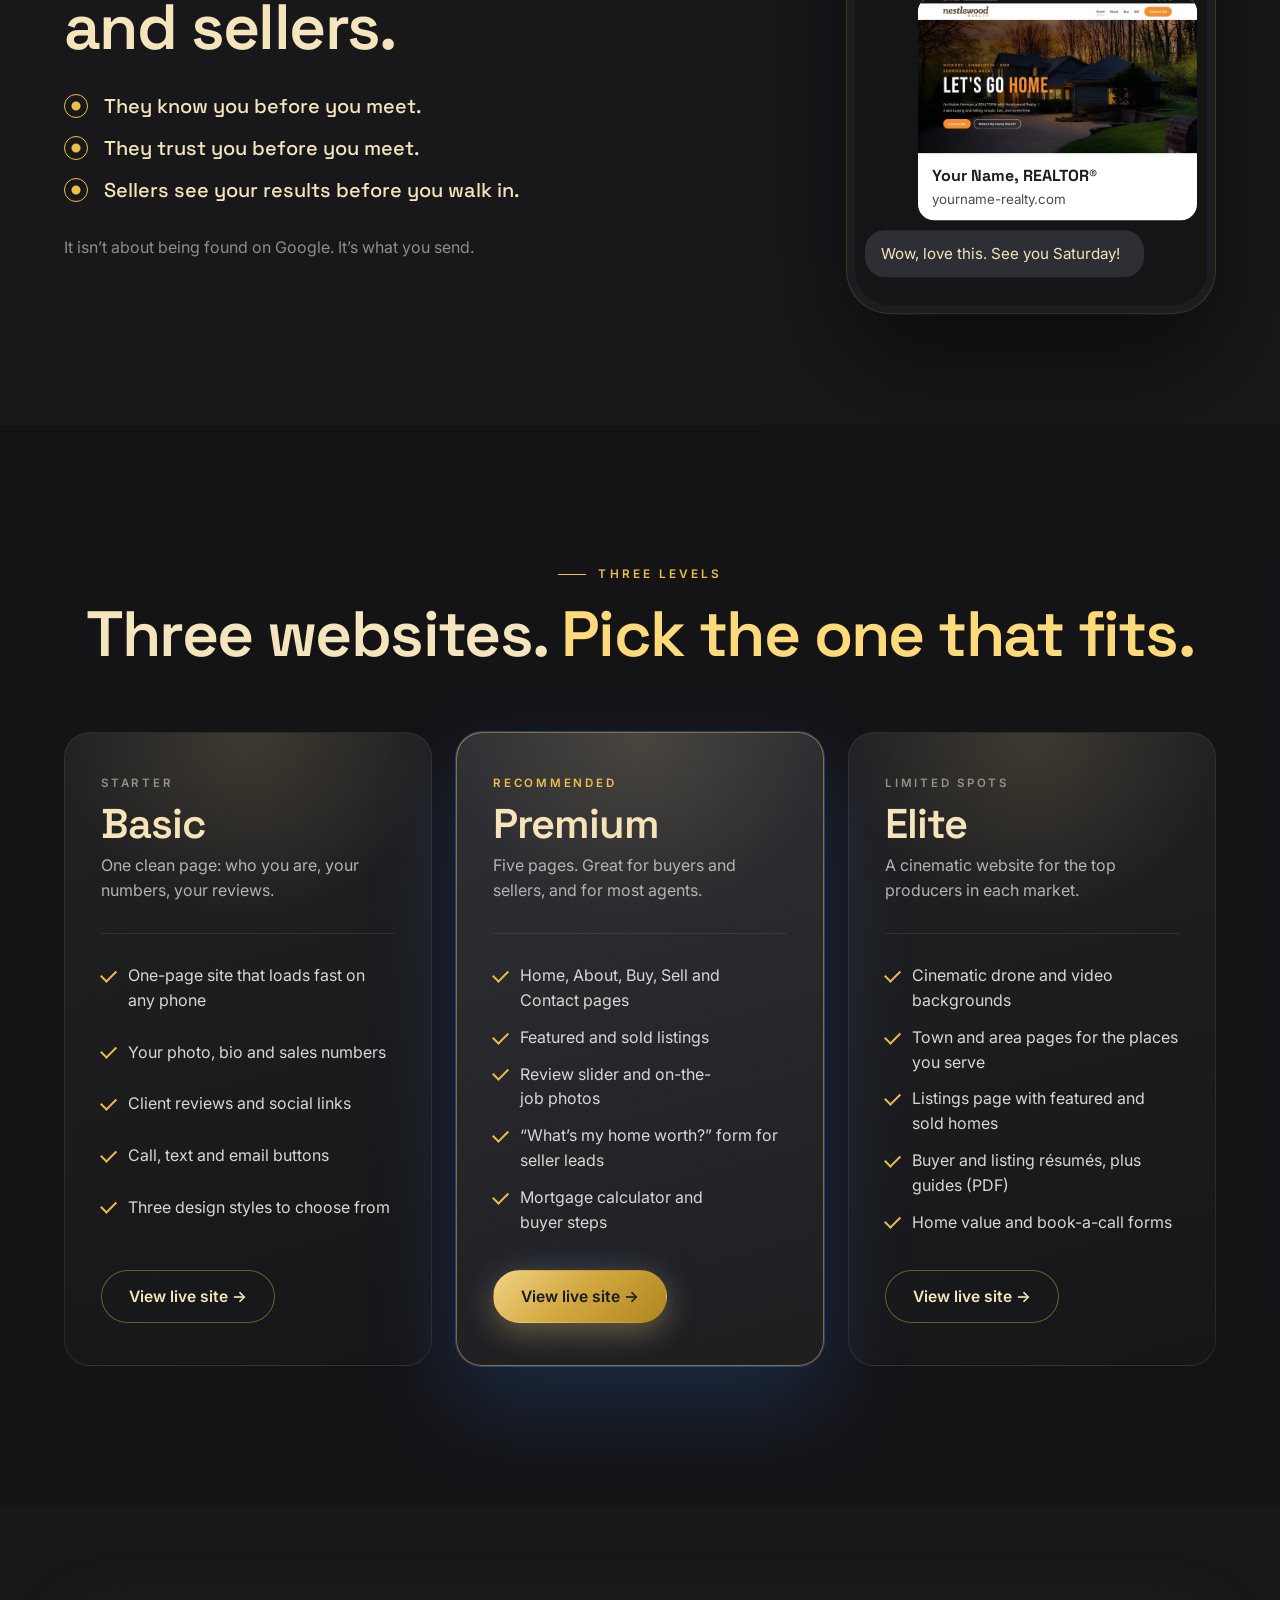
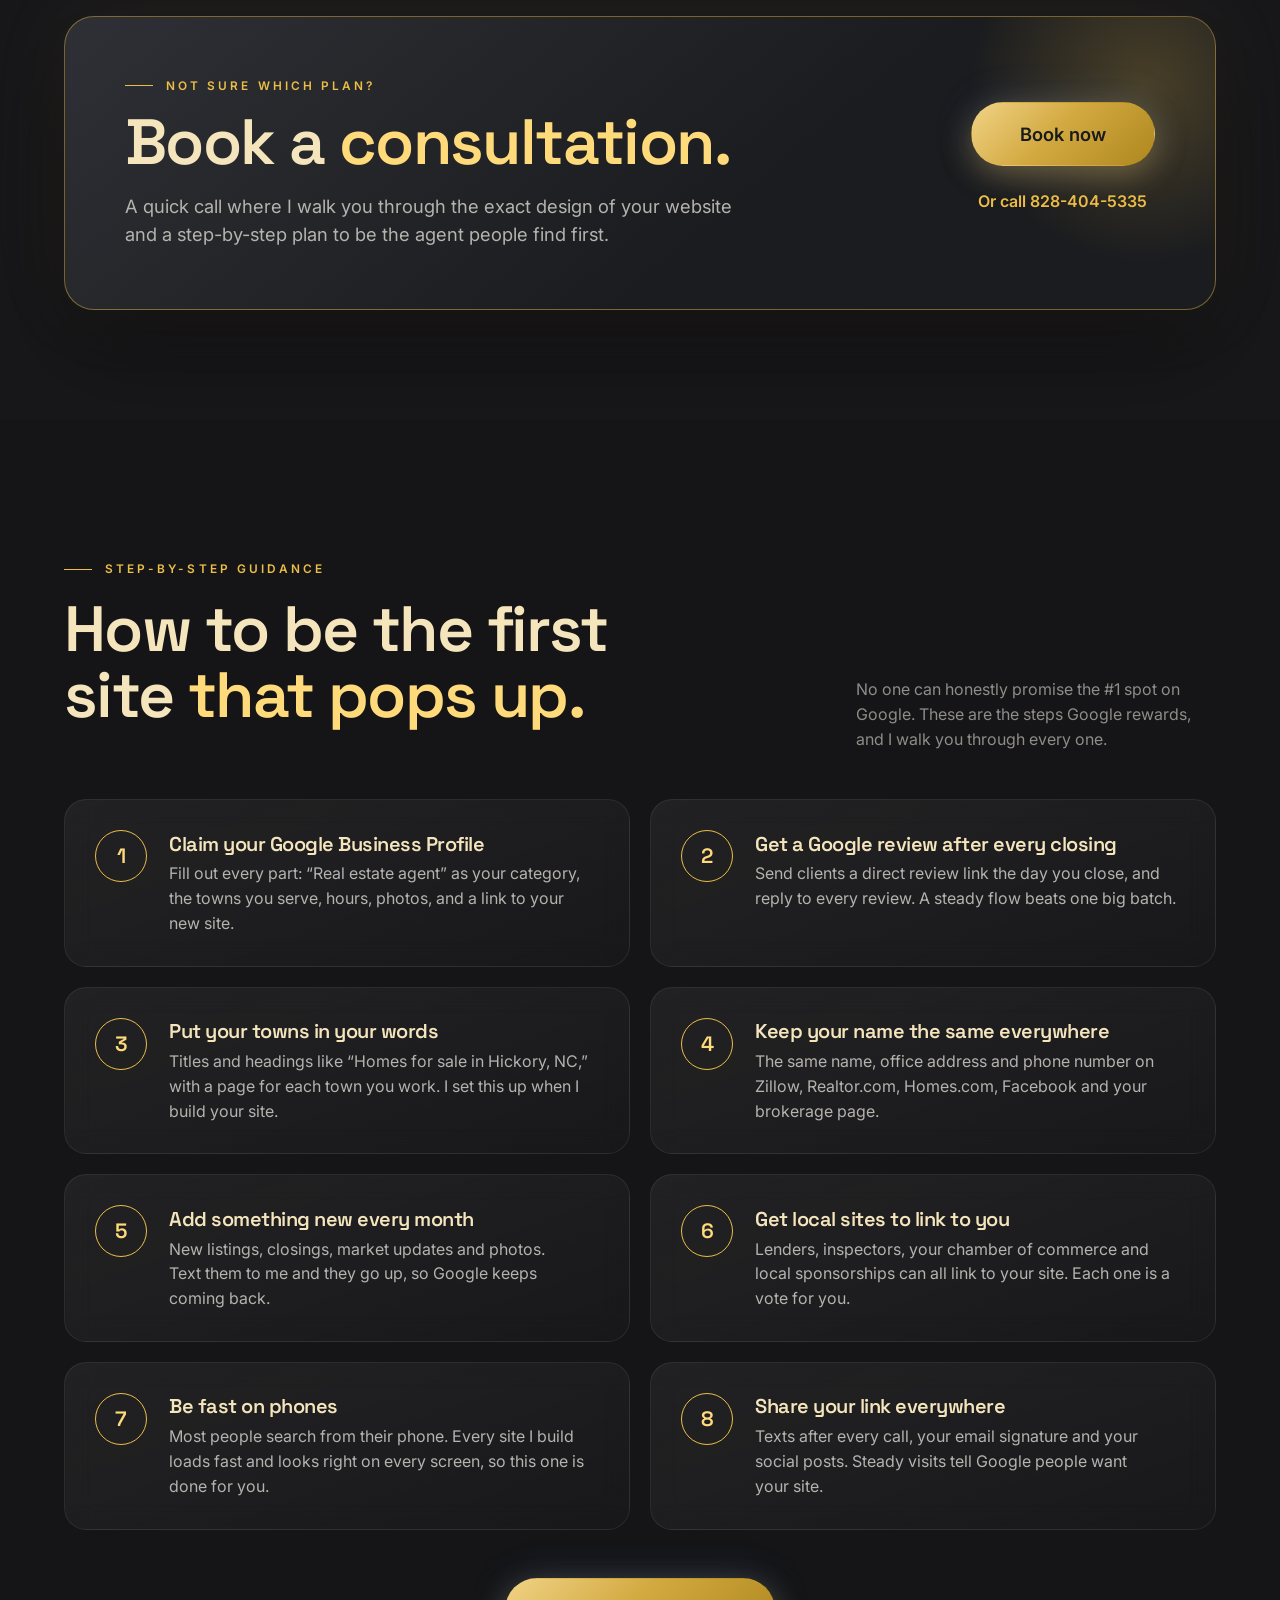
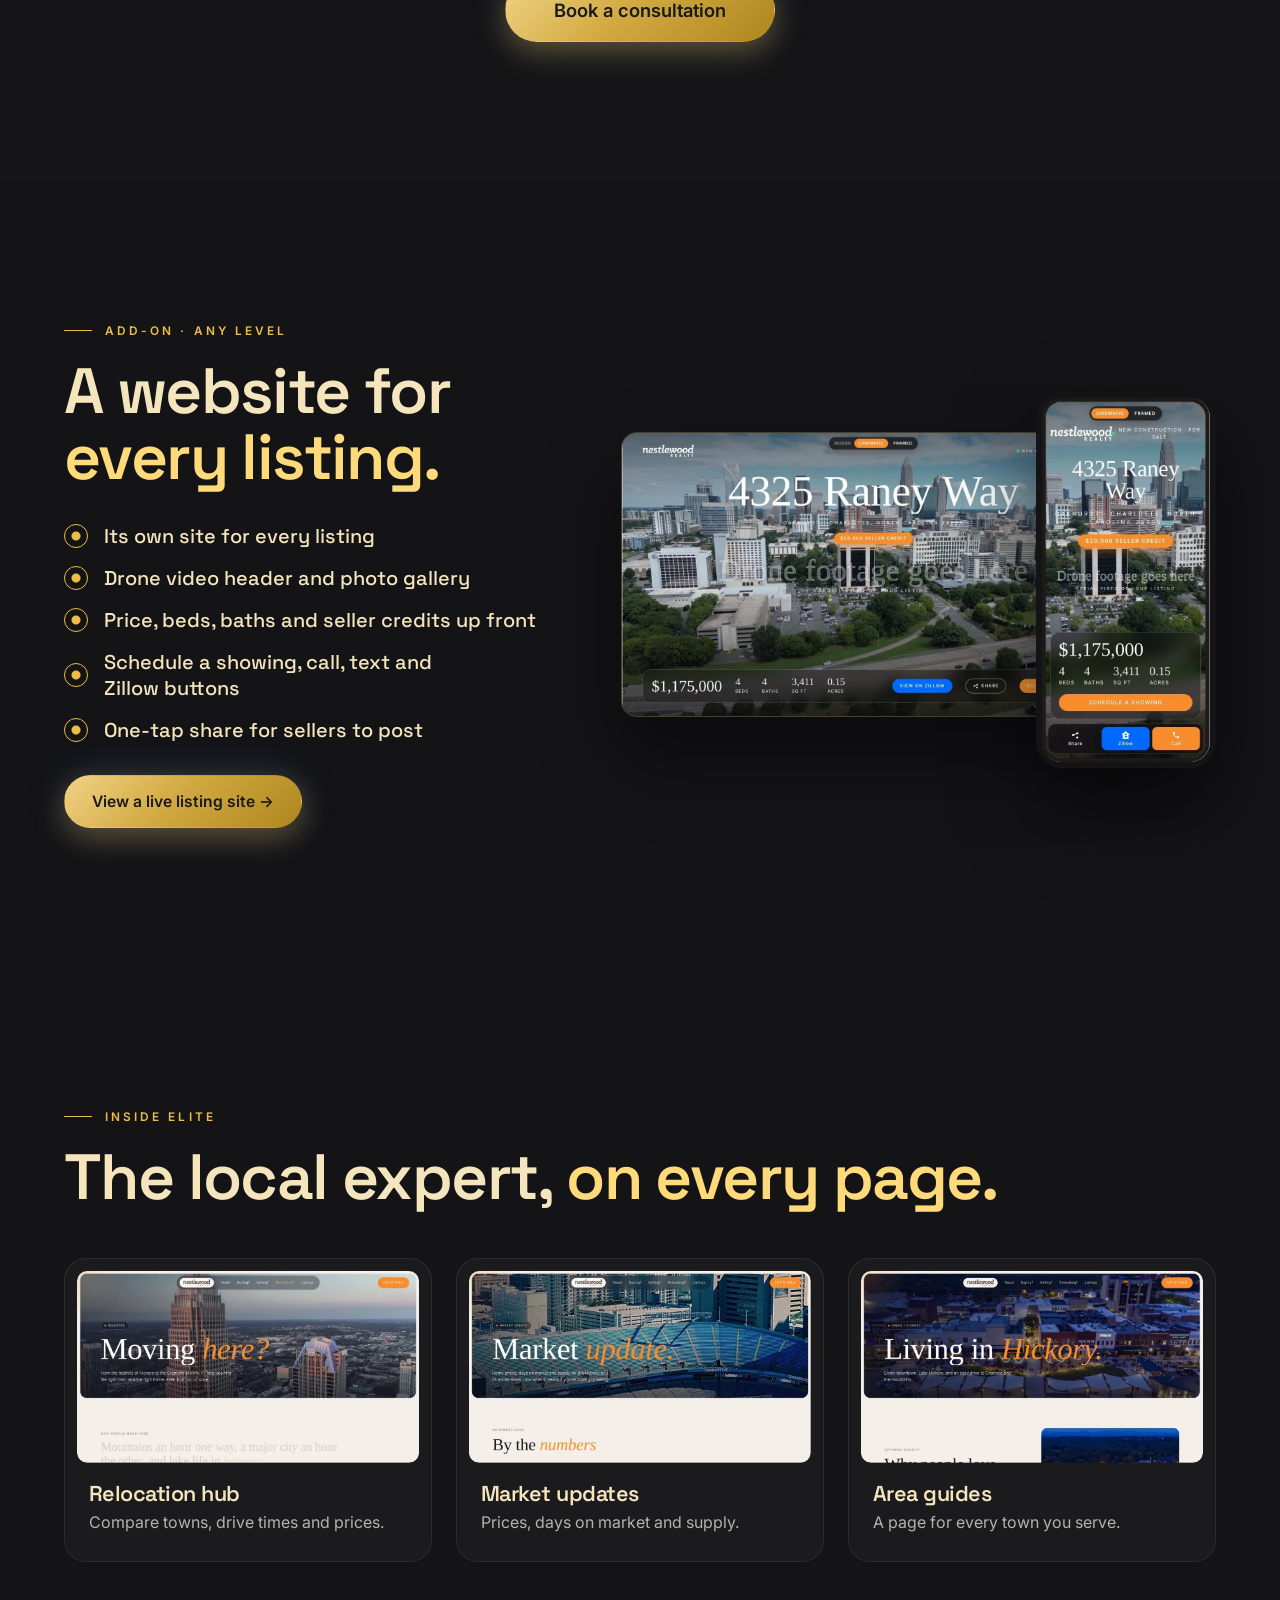
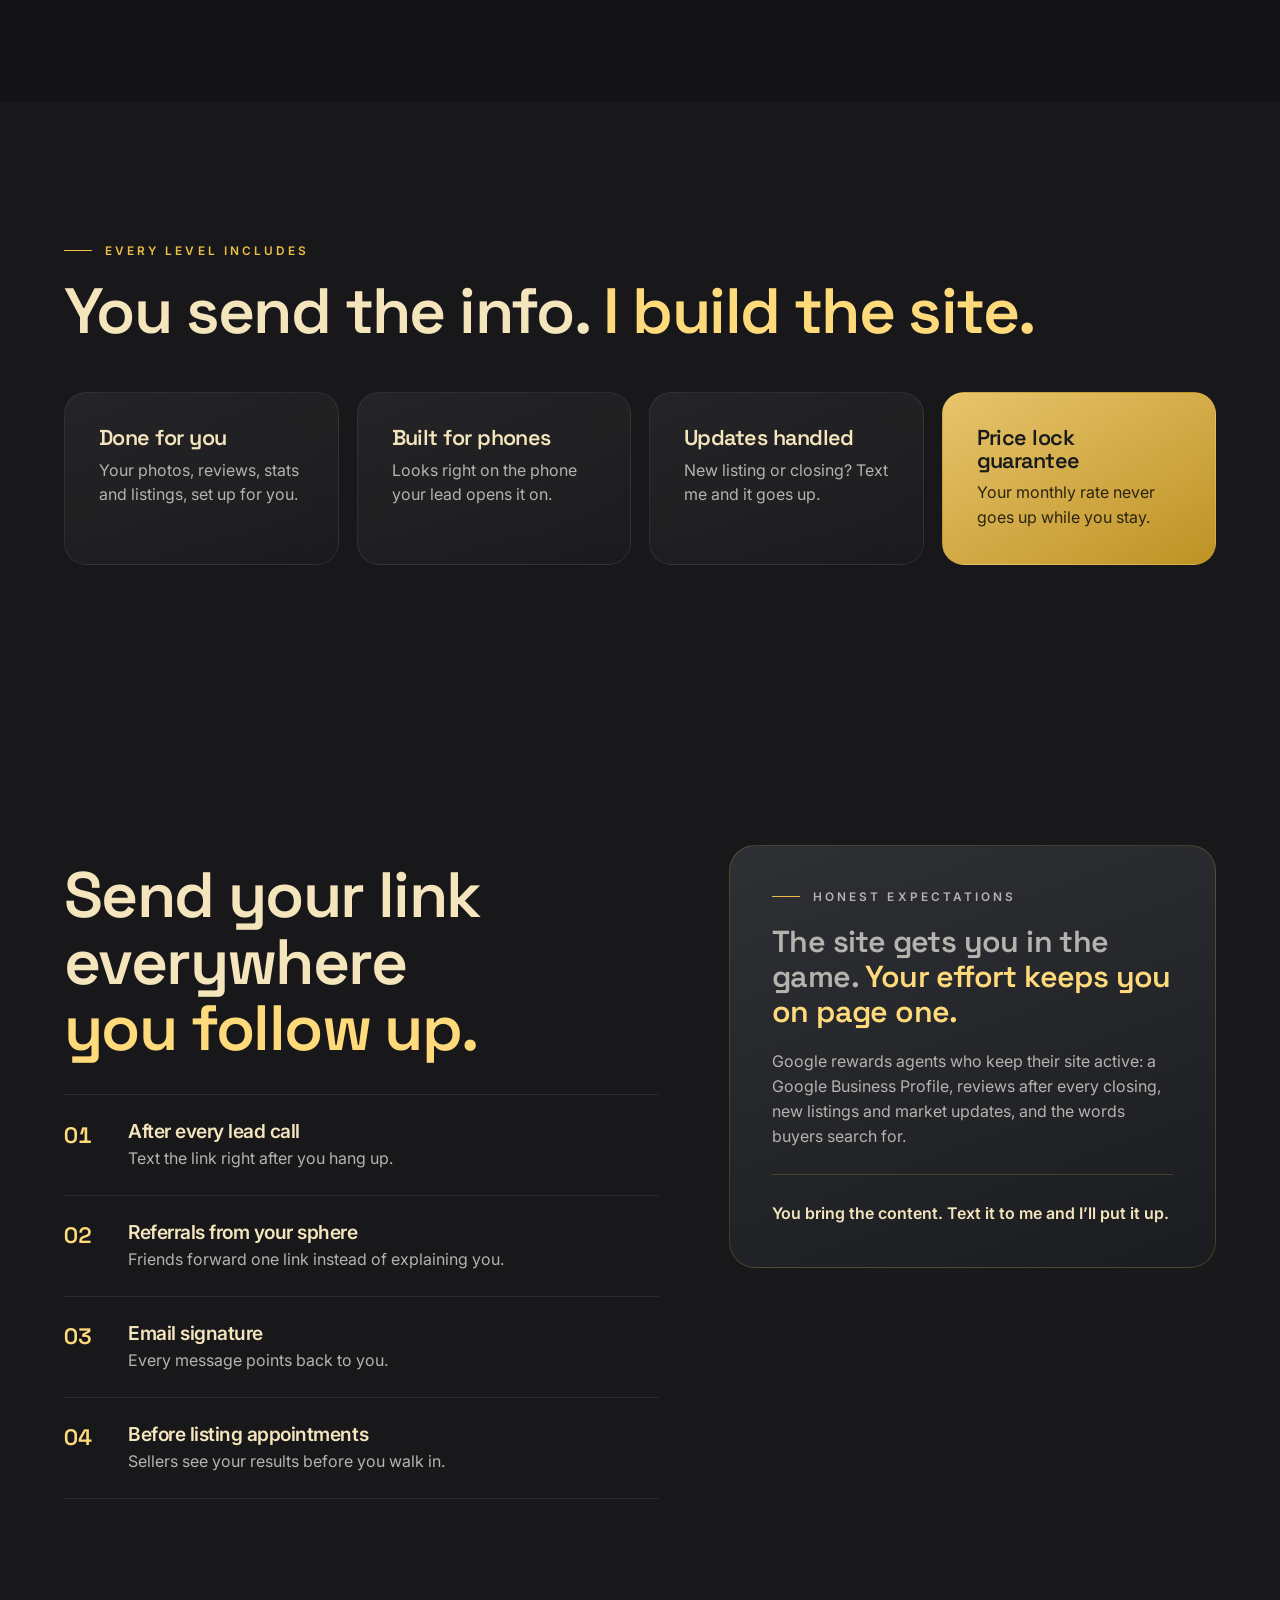
==== commit 074d993b: "Fly into the Elite site at the end of the live sites gallery Elite moves to the end of the sideways " ====
--- a/index.html
+++ b/index.html
@@ -106,31 +106,39 @@
       <p class="muted reveal">Click any one. They’re all live, so open them on your phone the way your leads would.</p>
     </div>
     <div class="track" id="track">
-      <a class="shot tilt" href="https://hermanhomesholdings.com/" target="_blank" rel="noopener">
-        <div class="frame"><div class="dots"><i></i><i></i><i></i></div><img width="1400" height="875" src="images/elite.webp" alt="Elite agent website with a mountain video cover"></div>
-        <div class="cap"><small>01 · Agent website</small><b>Elite</b><span>Cinematic video, area pages, résumés and guides</span></div>
-      </a>
       <a class="shot tilt" href="https://nolanherman07-commits.github.io/premium-website/" target="_blank" rel="noopener">
         <div class="frame"><div class="dots"><i></i><i></i><i></i></div><img loading="lazy" decoding="async" width="1400" height="875" src="images/premium.webp" alt="Premium five-page agent website"></div>
-        <div class="cap"><small>02 · Agent website</small><b>Premium</b><span>Five pages with listings, calculator and home value form</span></div>
+        <div class="cap"><small>01 · Agent website</small><b>Premium</b><span>Five pages with listings, calculator and home value form</span></div>
       </a>
       <a class="shot tilt" href="https://nolanherman07-commits.github.io/Minimum-website/" target="_blank" rel="noopener">
         <div class="frame"><div class="dots"><i></i><i></i><i></i></div><img loading="lazy" decoding="async" width="1400" height="875" src="images/basic.webp" alt="Basic one-page agent website"></div>
-        <div class="cap"><small>03 · Agent website</small><b>Basic</b><span>One sharp page, three design styles</span></div>
+        <div class="cap"><small>02 · Agent website</small><b>Basic</b><span>One sharp page, three design styles</span></div>
       </a>
       <a class="shot tilt" href="https://nolanherman07-commits.github.io/listing-website/" target="_blank" rel="noopener">
         <div class="frame"><div class="dots"><i></i><i></i><i></i></div><img loading="lazy" decoding="async" width="1400" height="786" src="images/listing-desktop.webp" alt="Listing website for 4325 Raney Way"></div>
-        <div class="cap"><small>04 · Listing website</small><b>4325 Raney Way</b><span>Its own site for a single listing</span></div>
+        <div class="cap"><small>03 · Listing website</small><b>4325 Raney Way</b><span>Its own site for a single listing</span></div>
       </a>
+      <a class="shot tilt" href="https://hermanhomesholdings.com/" target="_blank" rel="noopener">
+        <div class="frame"><div class="dots"><i></i><i></i><i></i></div><img width="1400" height="875" src="images/elite.webp" alt="Elite agent website with a mountain video cover"></div>
+        <div class="cap"><small>04 · Agent website</small><b>Elite</b><span>Cinematic video, area pages, résumés and guides</span></div>
+      </a>
     </div>
     <div class="wrap"><div class="work-bar"><i id="workBar"></i></div></div>
+    <div class="zoom" aria-hidden="true"><img src="images/elite.webp" alt=""></div>
+    <div class="zgrid" aria-hidden="true"><i></i><i></i><i></i><i></i><i></i><i></i><i></i><i></i><i></i><i></i><i></i><i></i><i></i><i></i><i></i><i></i><i></i><i></i><i></i><i></i><i></i><i></i><i></i><i></i><i></i><i></i><i></i><i></i><i></i><i></i><i></i><i></i><i></i><i></i><i></i><i></i><i></i><i></i><i></i><i></i><i></i><i></i><i></i><i></i><i></i><i></i><i></i><i></i><i></i><i></i><i></i><i></i><i></i><i></i><i></i><i></i><i></i><i></i><i></i><i></i><i></i><i></i><i></i><i></i><i></i><i></i><i></i><i></i><i></i><i></i><i></i><i></i><i></i><i></i><i></i><i></i><i></i><i></i><i></i><i></i><i></i><i></i><i></i><i></i></div>
+    <div class="zpanel" aria-hidden="true"><div class="wrap">
+      <p class="eyebrow">The problem</p>
+      <h2 class="big zhead">You get the lead. They look you up. Then it’s <em>where’s Waldo?</em></h2>
+    </div></div>
   </div>
 </section>
 
 <section class="section problem">
   <div class="wrap">
-    <p class="eyebrow reveal">The problem</p>
-    <h2 class="big reveal">You get the lead. They look you up. Then it’s <em>where’s Waldo?</em></h2>
+    <div class="problem-head">
+      <p class="eyebrow reveal">The problem</p>
+      <h2 class="big reveal">You get the lead. They look you up. Then it’s <em>where’s Waldo?</em></h2>
+    </div>
     <div class="cards3">
       <div class="glass tilt reveal"><span class="n">01</span><h3>Every profile looks the same</h3><p>A Zillow profile puts you next to every other agent in town.</p></div>
       <div class="glass tilt reveal"><span class="n">02</span><h3>Just a name and a number</h3><p>To a new lead, you’re just a name and a phone number. They have no reason to pick you.</p></div>
--- a/css/site.css
+++ b/css/site.css
@@ -435,3 +435,21 @@
 .no-webgl .warp-line.l2 span{color:var(--gold-2)}
 html.lenis.lenis-stopped{overflow:hidden}
 @media (prefers-reduced-motion: reduce){.warp-hint i{animation:none}}
+
+/* ===== zoom into the Elite site, grid of squares, panel into "the problem" ===== */
+.zoom,.zgrid,.zpanel{display:none}
+.zoomfx .zoom{display:block;position:absolute;z-index:5;overflow:hidden;visibility:hidden;border-radius:6px;box-shadow:0 0 0 1px var(--line),0 0 120px rgba(61,139,255,.25)}
+.zoomfx .zoom img{width:100%;height:100%;object-fit:cover;object-position:top;display:block}
+.zoomfx .zgrid{display:grid;position:absolute;inset:0;z-index:6;grid-template-columns:repeat(12,1fr);grid-template-rows:repeat(7,1fr);pointer-events:none}
+.zgrid i{background:var(--panel-base);border:1px solid rgba(61,139,255,.18);opacity:0}
+.zoomfx .zpanel{display:block;position:absolute;inset:0;z-index:7;background:var(--panel-base);visibility:hidden;
+  clip-path:polygon(0 64px,36% 64px,39.5% 0,60.5% 0,64% 64px,100% 64px,100% 100%,0 100%)}
+.zpanel::before{content:"";position:absolute;left:0;right:0;top:0;height:70px;background:var(--gold);opacity:.65;
+  clip-path:polygon(0 64px,36% 64px,39.5% 0,60.5% 0,64% 64px,100% 64px,100% 65.5px,64% 65.5px,60.5% 1.5px,39.5% 1.5px,36% 65.5px,0 65.5px)}
+.zpanel .wrap{padding-top:clamp(120px,17vh,170px)}
+.zpanel h2.big{font-size:clamp(2.4rem,5.6vw,5rem);max-width:16ch;margin:1.1rem 0 0}
+.zpanel h2 .zw{display:inline-block;opacity:0;filter:blur(14px)}
+/* the problem section continues right under the panel */
+.zoomfx .problem{background:var(--panel-base);position:relative;z-index:4;margin-top:-50vh;padding-top:0}
+.zoomfx .problem-head{display:none}
+.zoomfx .problem .cards3{margin-top:0}
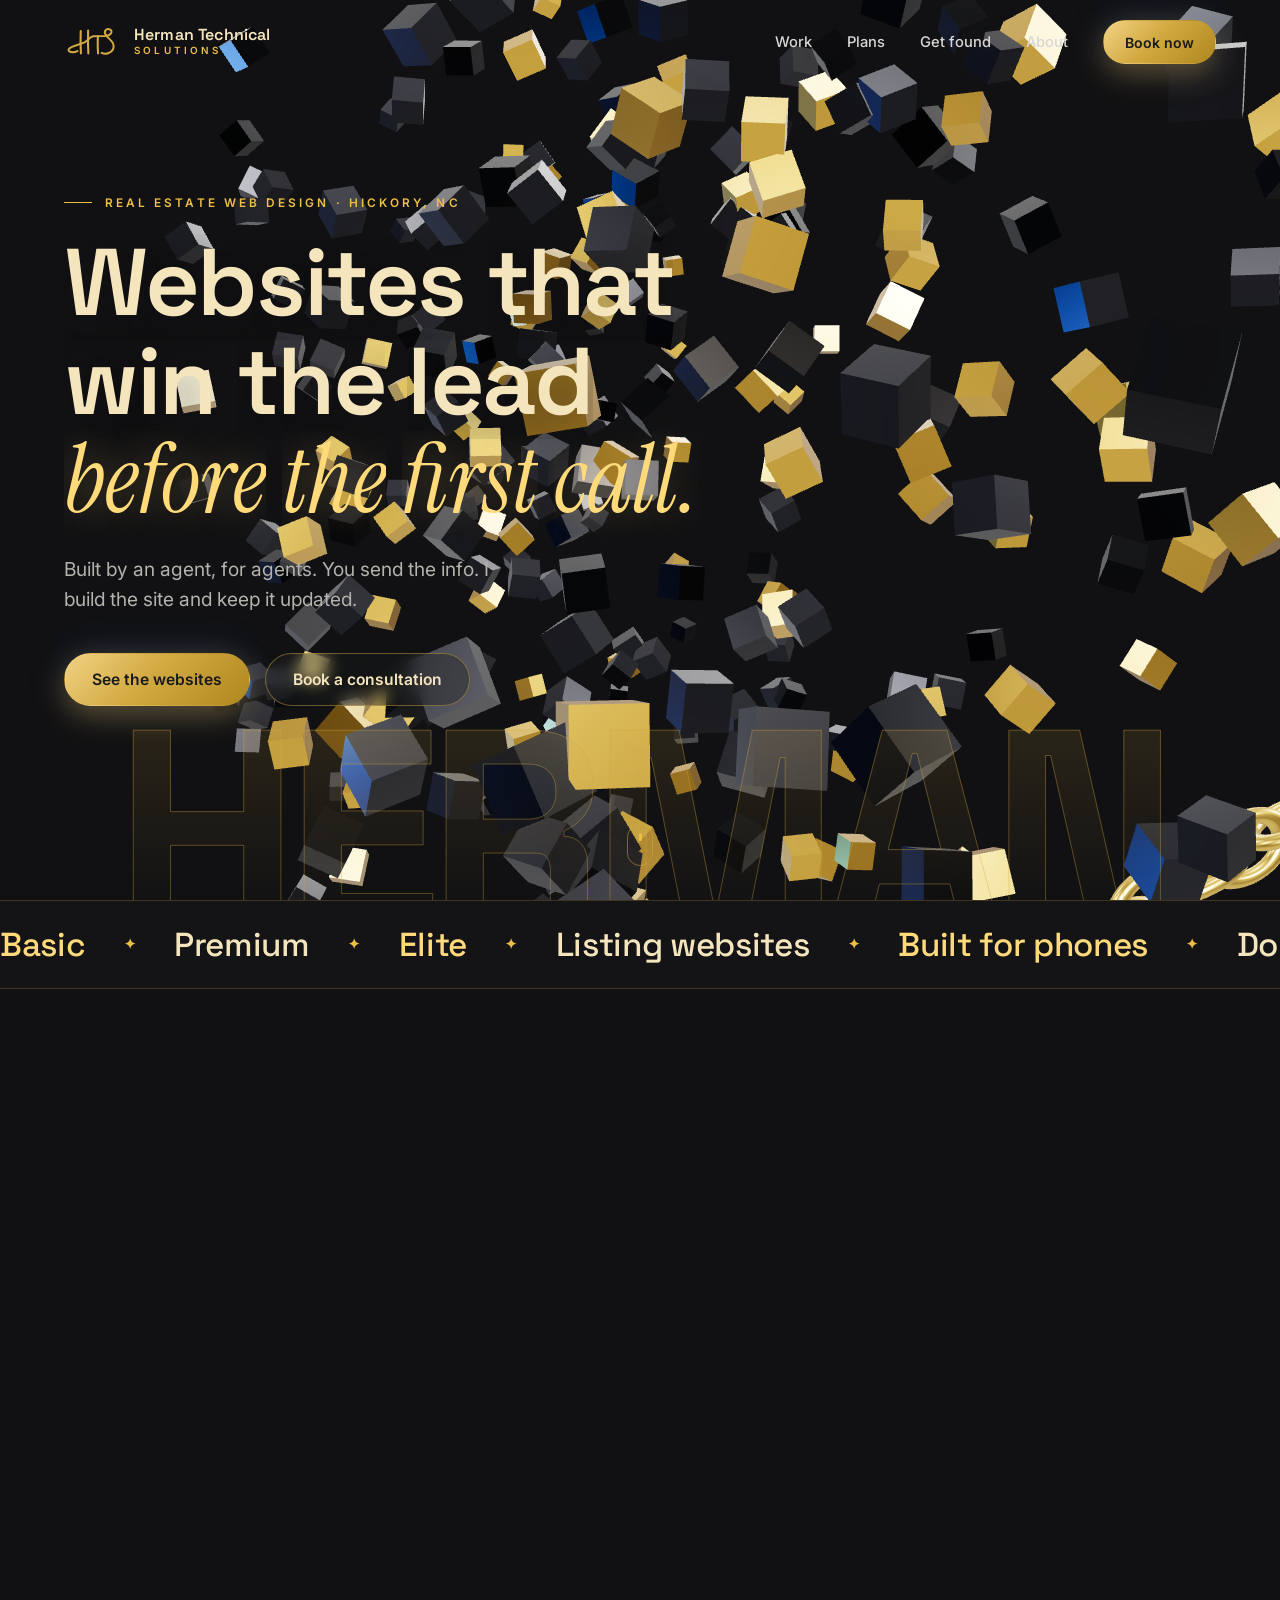
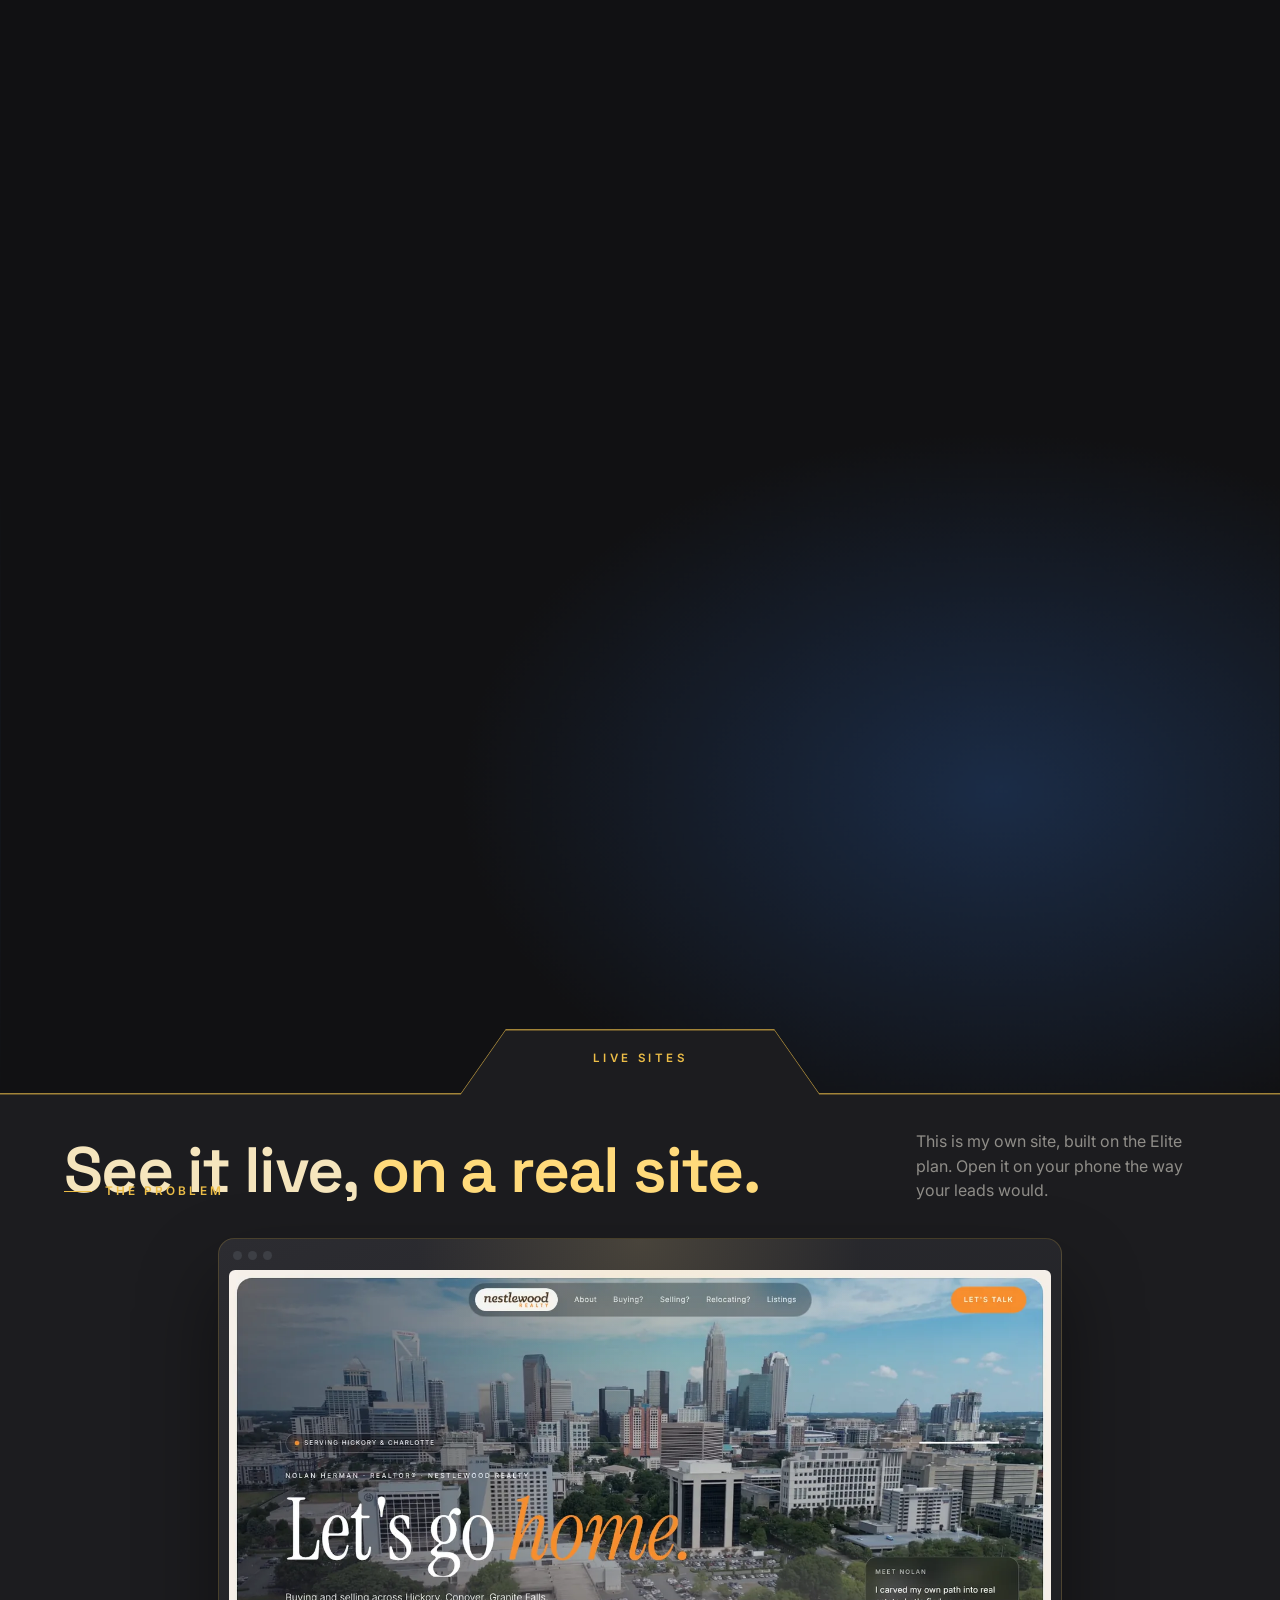
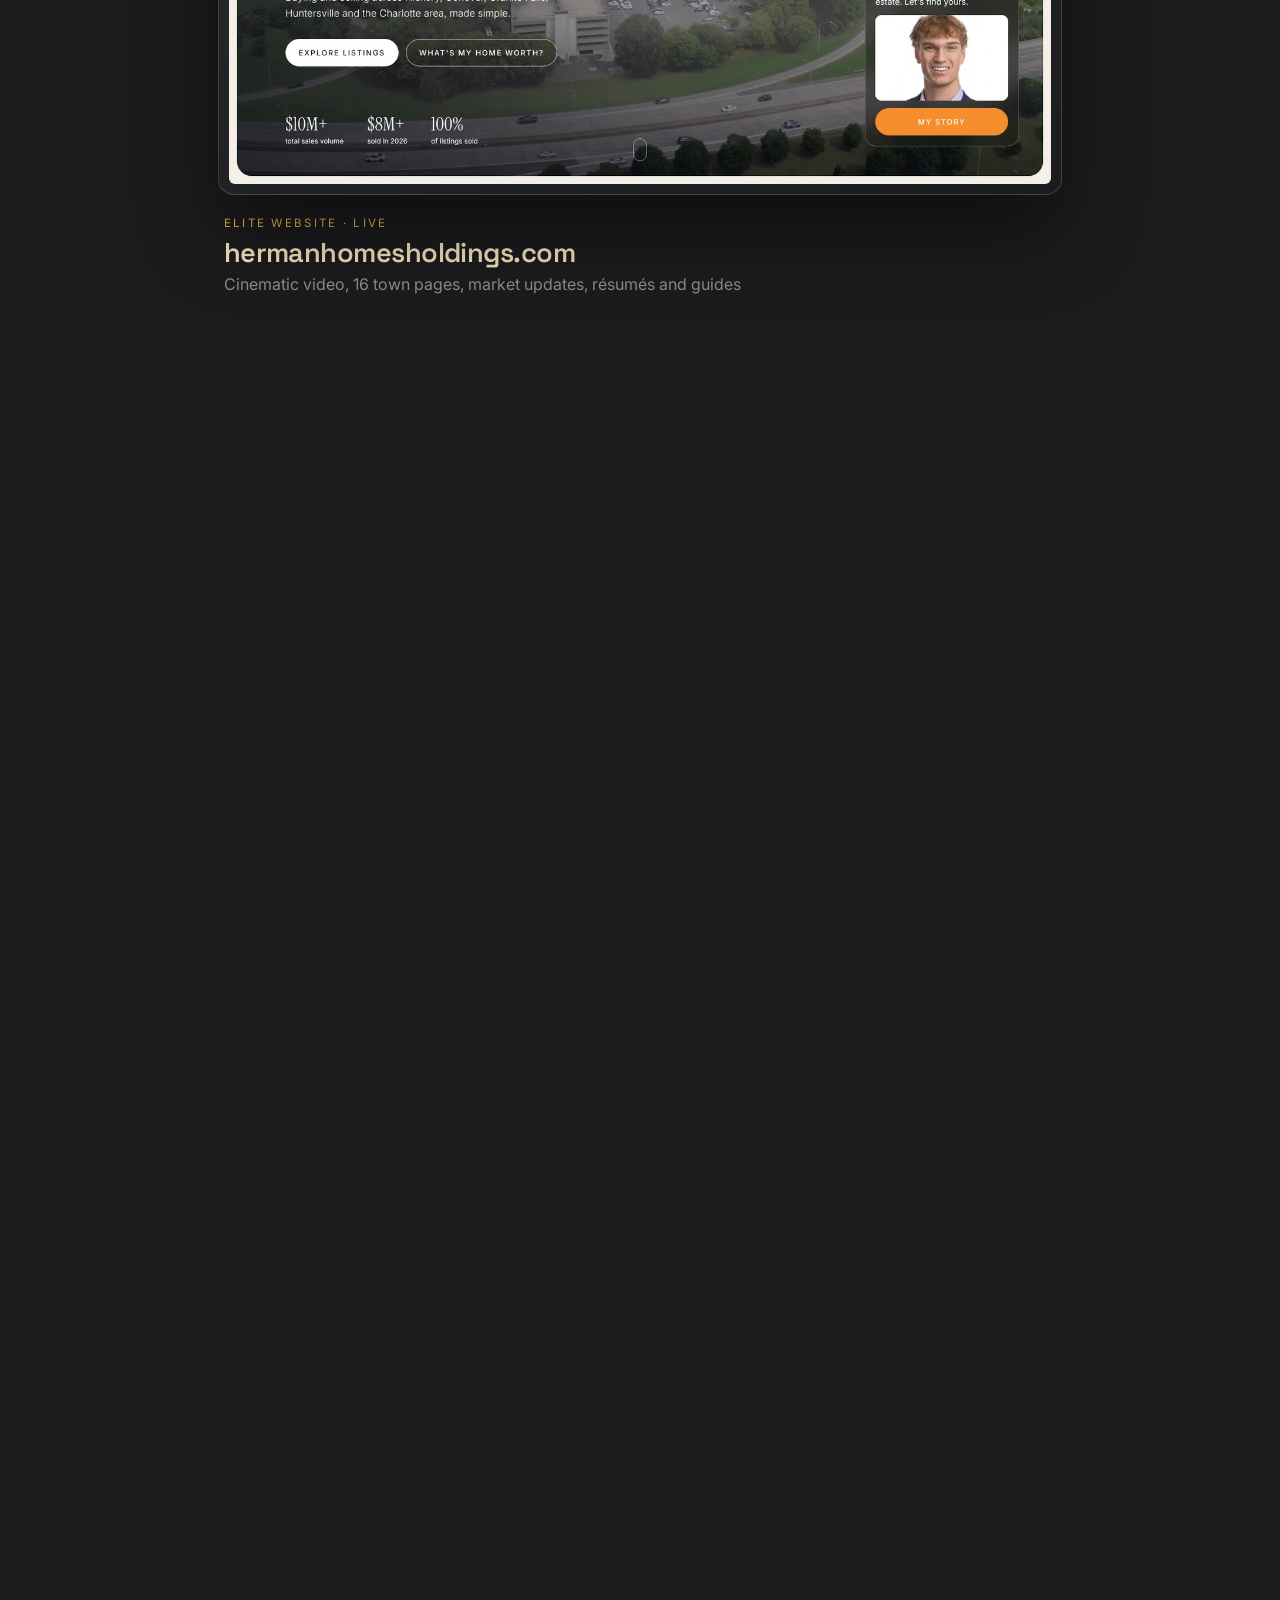
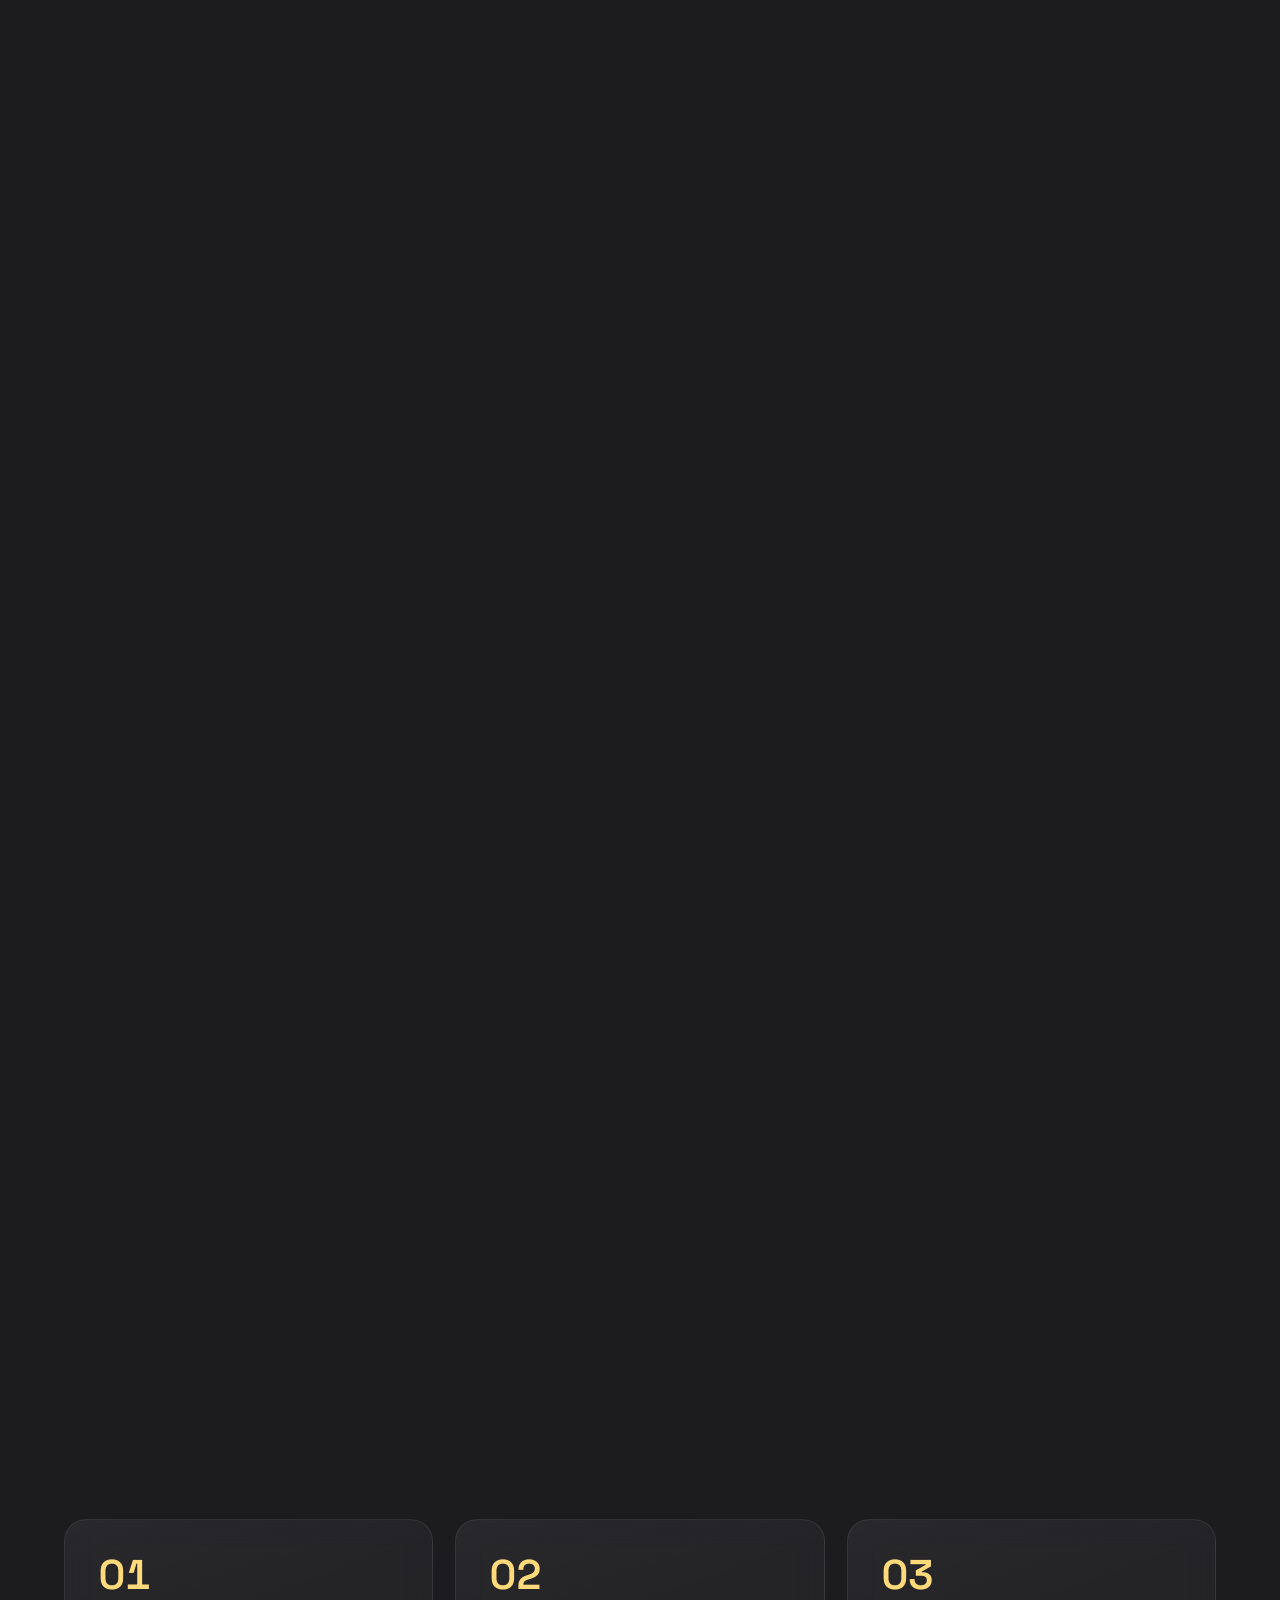
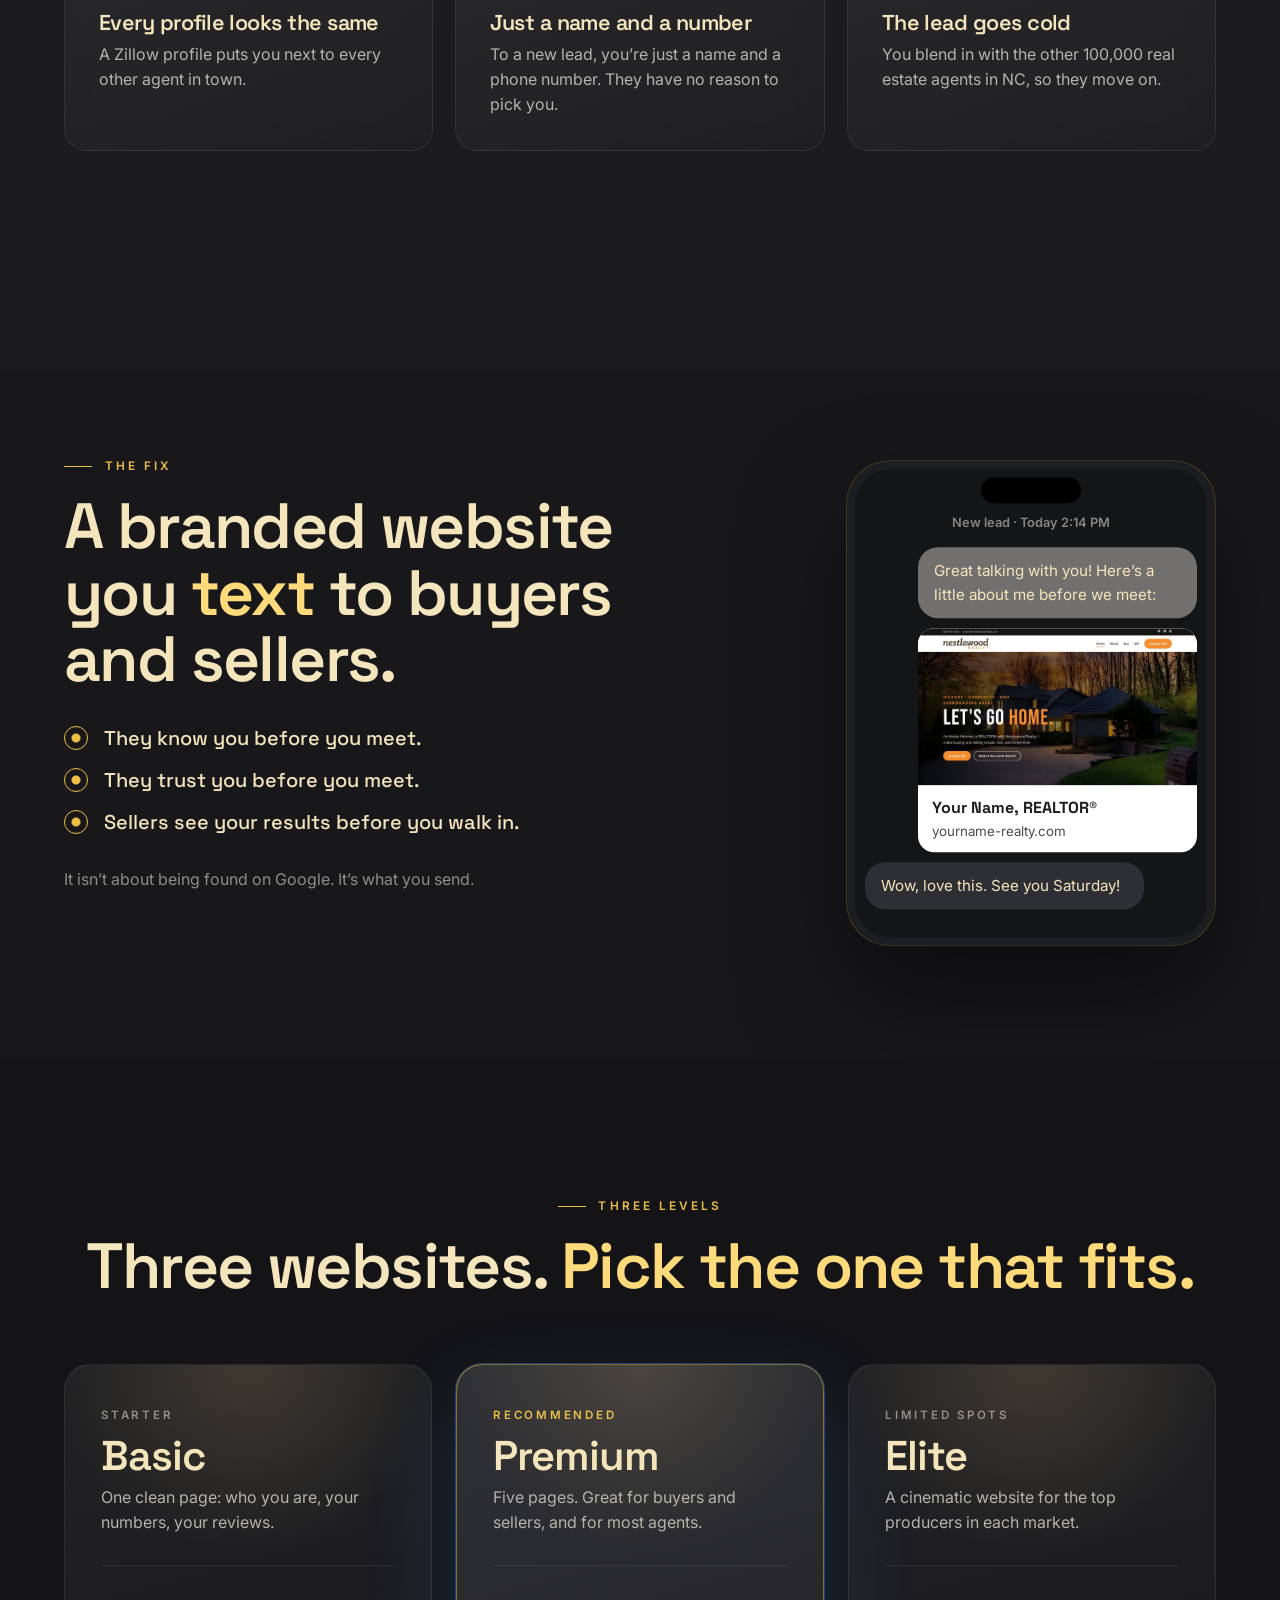
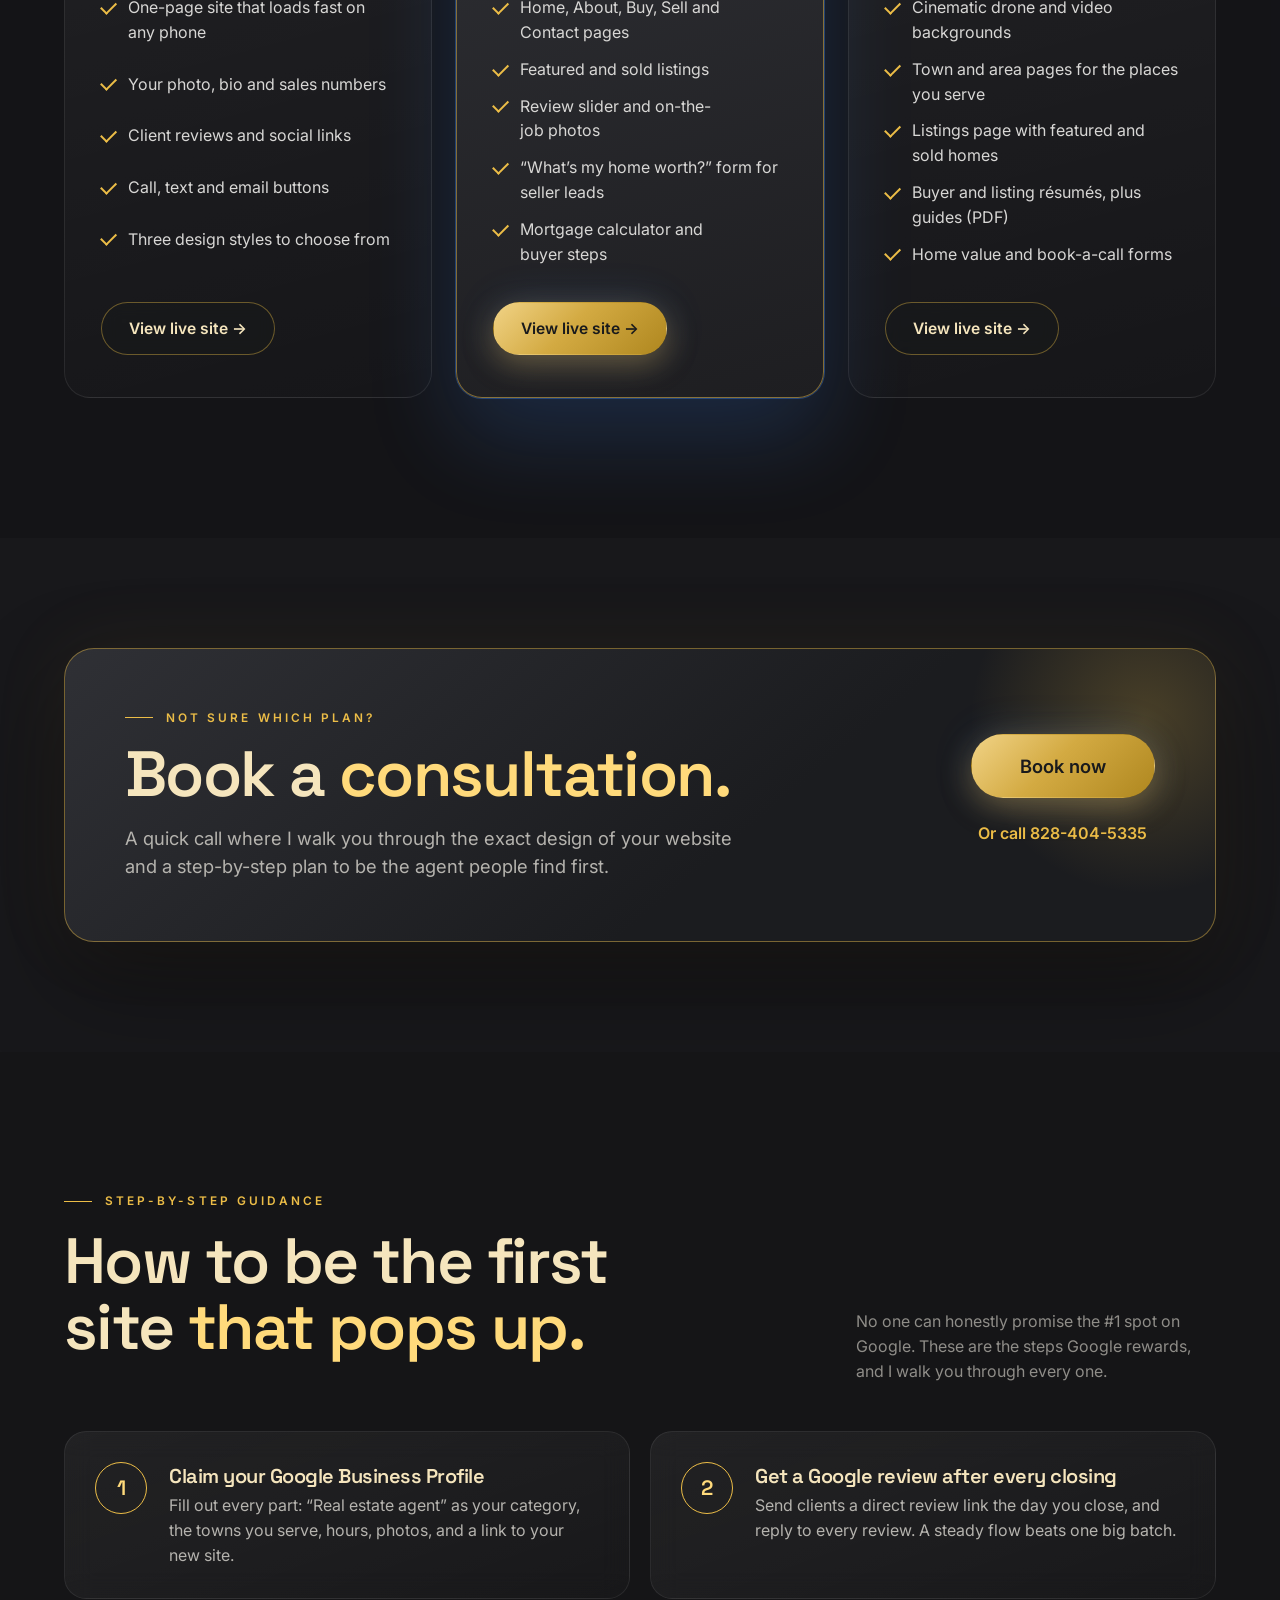
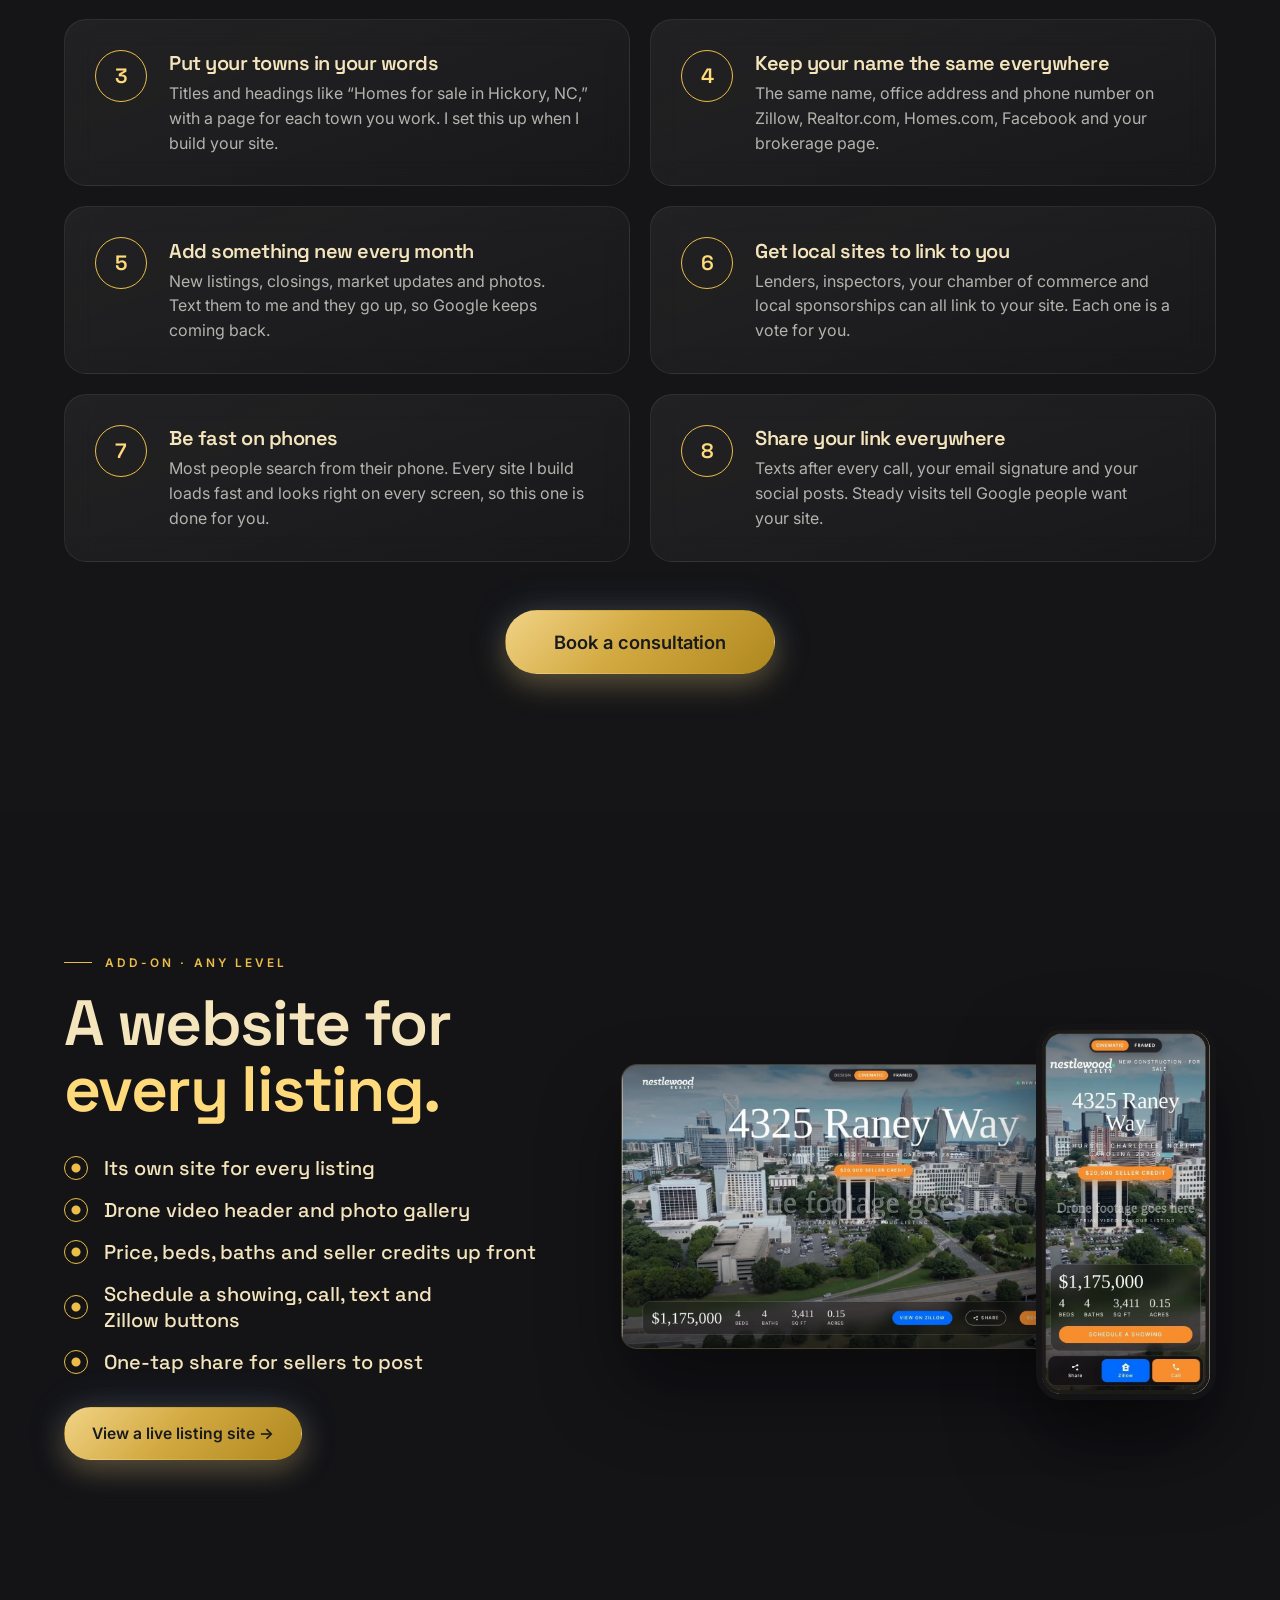
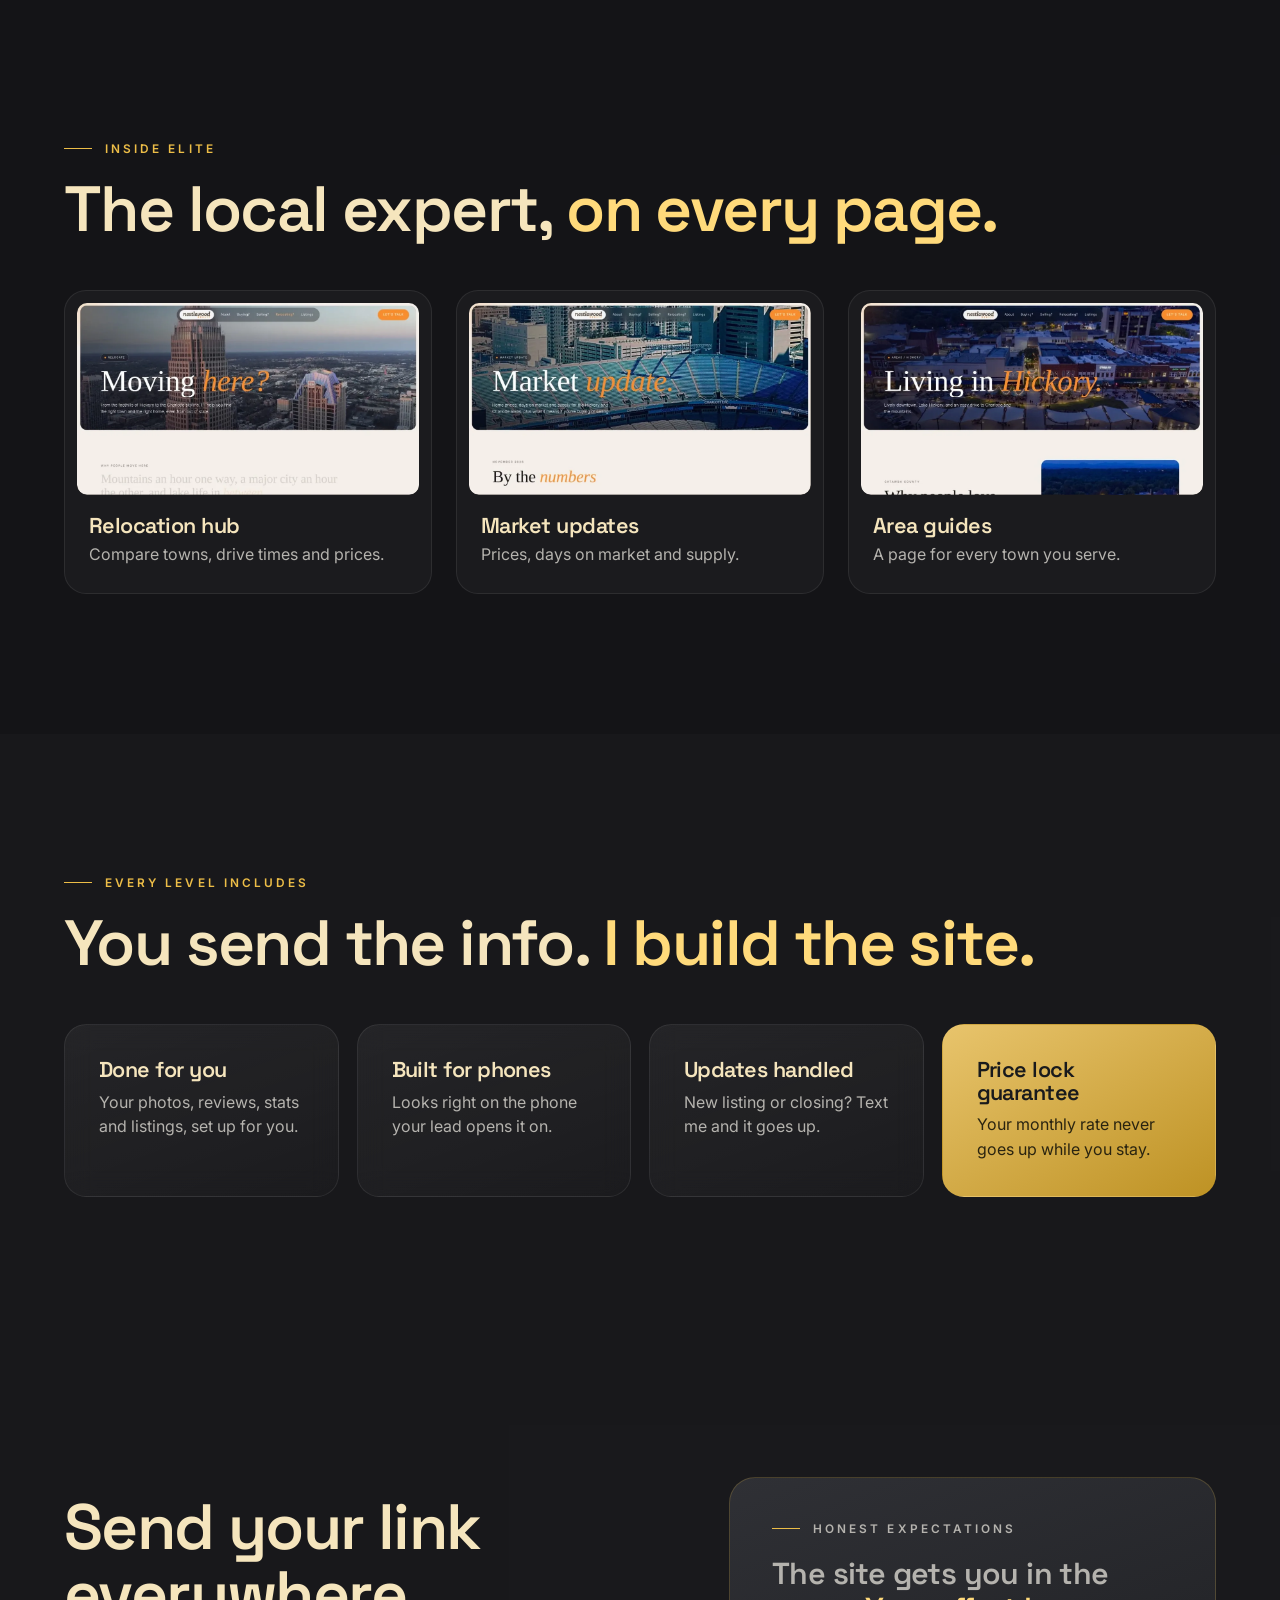
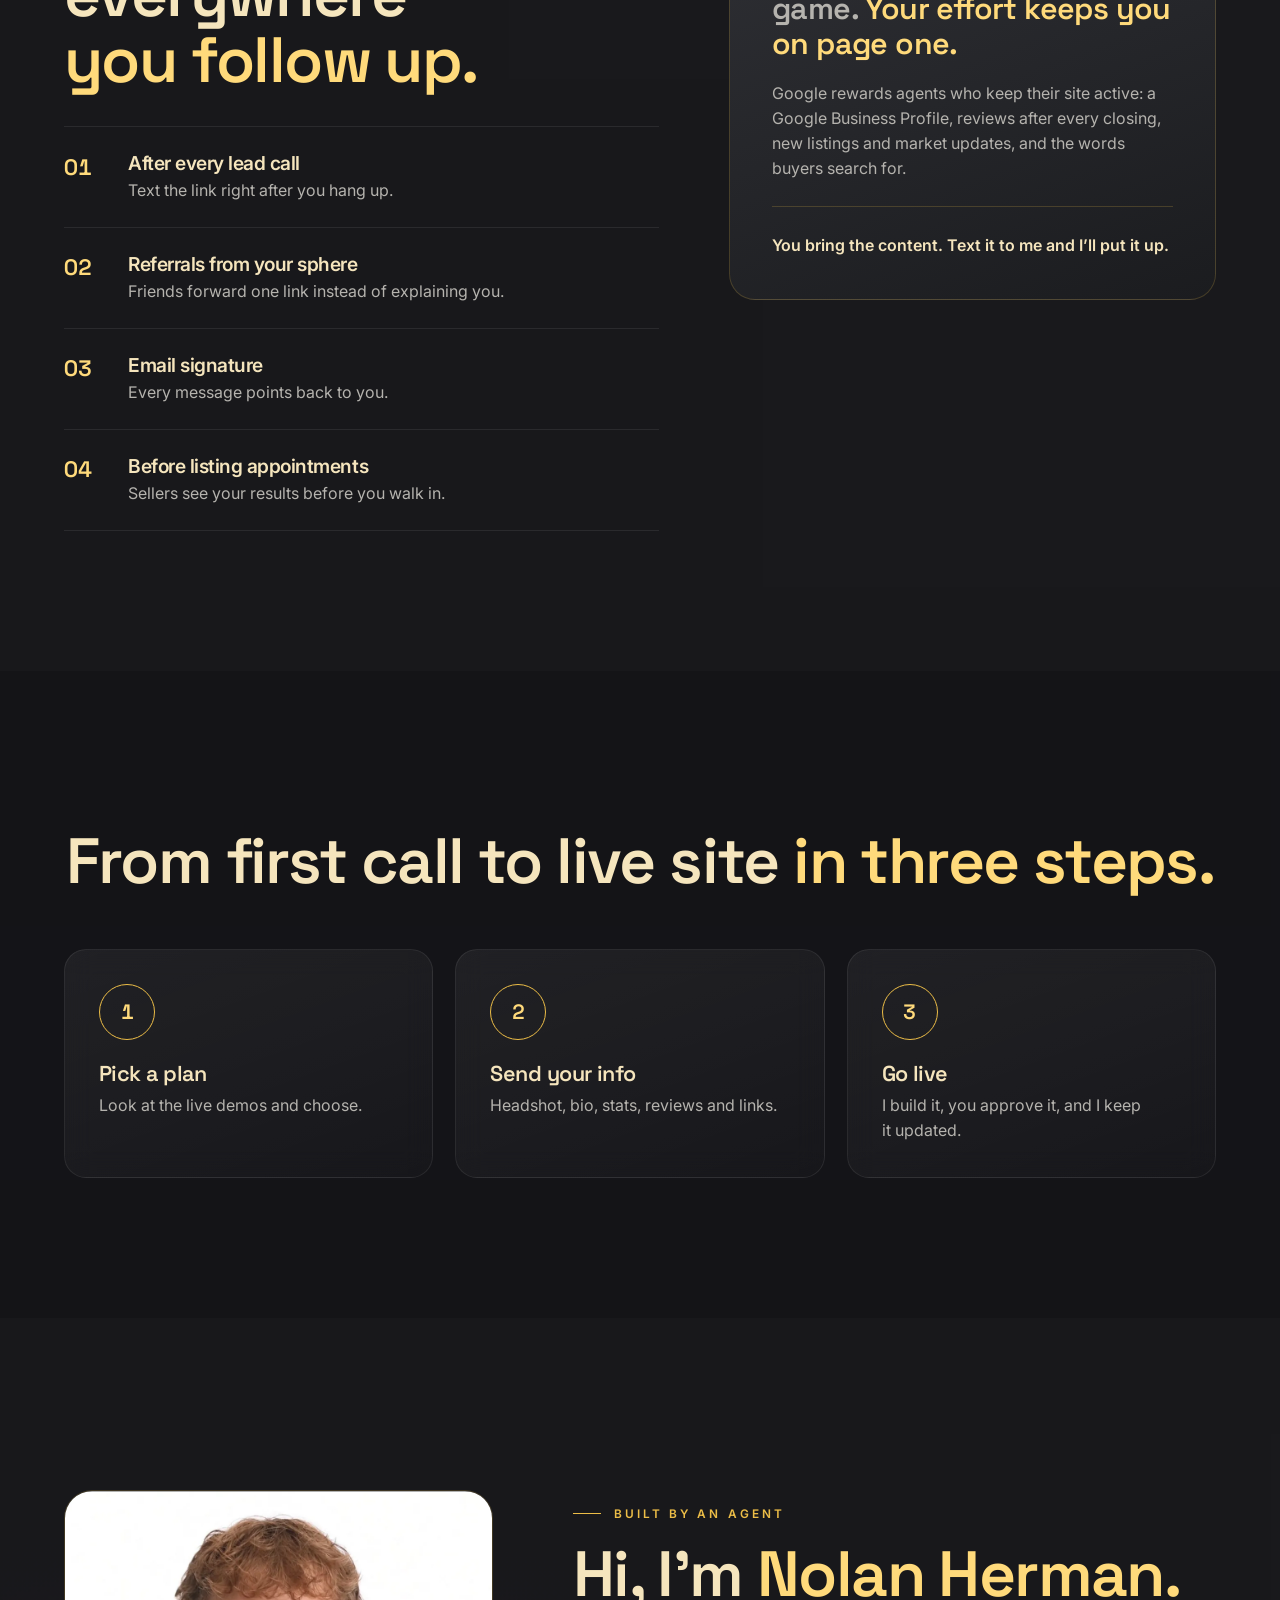
==== commit 4edec4f0: "Live sites section shows only hermanhomesholdings.com - Removed Premium, Basic and the listing site " ====
--- a/index.html
+++ b/index.html
@@ -102,25 +102,13 @@
 <section class="work" id="work">
   <div class="work-pin">
     <div class="wrap work-head">
-      <h2 class="reveal">Live sites I’ve built <em>for agents.</em></h2>
-      <p class="muted reveal">Click any one. They’re all live, so open them on your phone the way your leads would.</p>
-    </div>
-    <div class="track" id="track">
-      <a class="shot tilt" href="https://nolanherman07-commits.github.io/premium-website/" target="_blank" rel="noopener">
-        <div class="frame"><div class="dots"><i></i><i></i><i></i></div><img loading="lazy" decoding="async" width="1400" height="875" src="images/premium.webp" alt="Premium five-page agent website"></div>
-        <div class="cap"><small>01 · Agent website</small><b>Premium</b><span>Five pages with listings, calculator and home value form</span></div>
-      </a>
-      <a class="shot tilt" href="https://nolanherman07-commits.github.io/Minimum-website/" target="_blank" rel="noopener">
-        <div class="frame"><div class="dots"><i></i><i></i><i></i></div><img loading="lazy" decoding="async" width="1400" height="875" src="images/basic.webp" alt="Basic one-page agent website"></div>
-        <div class="cap"><small>02 · Agent website</small><b>Basic</b><span>One sharp page, three design styles</span></div>
-      </a>
-      <a class="shot tilt" href="https://nolanherman07-commits.github.io/listing-website/" target="_blank" rel="noopener">
-        <div class="frame"><div class="dots"><i></i><i></i><i></i></div><img loading="lazy" decoding="async" width="1400" height="786" src="images/listing-desktop.webp" alt="Listing website for 4325 Raney Way"></div>
-        <div class="cap"><small>03 · Listing website</small><b>4325 Raney Way</b><span>Its own site for a single listing</span></div>
-      </a>
+      <h2 class="reveal">See it live, <em>on a real site.</em></h2>
+      <p class="muted reveal">This is my own site, built on the Elite plan. Open it on your phone the way your leads would.</p>
+    </div>
+    <div class="track single" id="track">
       <a class="shot tilt" href="https://hermanhomesholdings.com/" target="_blank" rel="noopener">
-        <div class="frame"><div class="dots"><i></i><i></i><i></i></div><img width="1400" height="875" src="images/elite.webp" alt="Elite agent website with a mountain video cover"></div>
-        <div class="cap"><small>04 · Agent website</small><b>Elite</b><span>Cinematic video, area pages, résumés and guides</span></div>
+        <div class="frame"><div class="dots"><i></i><i></i><i></i></div><img width="1400" height="875" src="images/elite.webp" alt="hermanhomesholdings.com, Nolan Herman’s Elite website"></div>
+        <div class="cap"><small>Elite website · live</small><b>hermanhomesholdings.com</b><span>Cinematic video, 16 town pages, market updates, résumés and guides</span></div>
       </a>
     </div>
     <div class="wrap"><div class="work-bar"><i id="workBar"></i></div></div>
@@ -412,12 +400,9 @@
       <b>Site</b>
       <a href="#work">Work</a><a href="#plans">Plans</a><a href="#guide">Get found</a><a href="#about">About</a><a href="#contact">Book a consultation</a>
     </nav>
-    <nav aria-label="Live websites">
-      <b>Live sites</b>
-      <a href="https://hermanhomesholdings.com/" target="_blank" rel="noopener">Elite</a>
-      <a href="https://nolanherman07-commits.github.io/premium-website/" target="_blank" rel="noopener">Premium</a>
-      <a href="https://nolanherman07-commits.github.io/Minimum-website/" target="_blank" rel="noopener">Basic</a>
-      <a href="https://nolanherman07-commits.github.io/listing-website/" target="_blank" rel="noopener">Listing website</a>
+    <nav aria-label="Live website">
+      <b>Live site</b>
+      <a href="https://hermanhomesholdings.com/" target="_blank" rel="noopener">hermanhomesholdings.com</a>
     </nav>
     <div>
       <b>Contact</b>
--- a/css/site.css
+++ b/css/site.css
@@ -453,3 +453,14 @@
 .zoomfx .problem{background:var(--panel-base);position:relative;z-index:4;margin-top:-50vh;padding-top:0}
 .zoomfx .problem-head{display:none}
 .zoomfx .problem .cards3{margin-top:0}
+
+/* "Yours shouldn't." punches through the wall: light text on the dark scene */
+.warp-line.l2{color:var(--cream);text-shadow:0 0 60px rgba(61,139,255,.55),0 10px 50px rgba(0,0,0,.7)}
+.warp-line.l2 span{color:var(--gold-2)}
+.warp-hint.h2{color:var(--cream);text-shadow:0 2px 20px rgba(0,0,0,.8)}
+
+/* one live site: centred and bigger, no sideways slide */
+.track.single{width:100%;justify-content:center}
+.track.single .shot{width:min(980px,66vw,calc((100vh - 330px) * 1.6))}
+.track.single ~ .wrap .work-bar{display:none}
+@media(max-width:899px){.track.single .shot{width:100%}}
